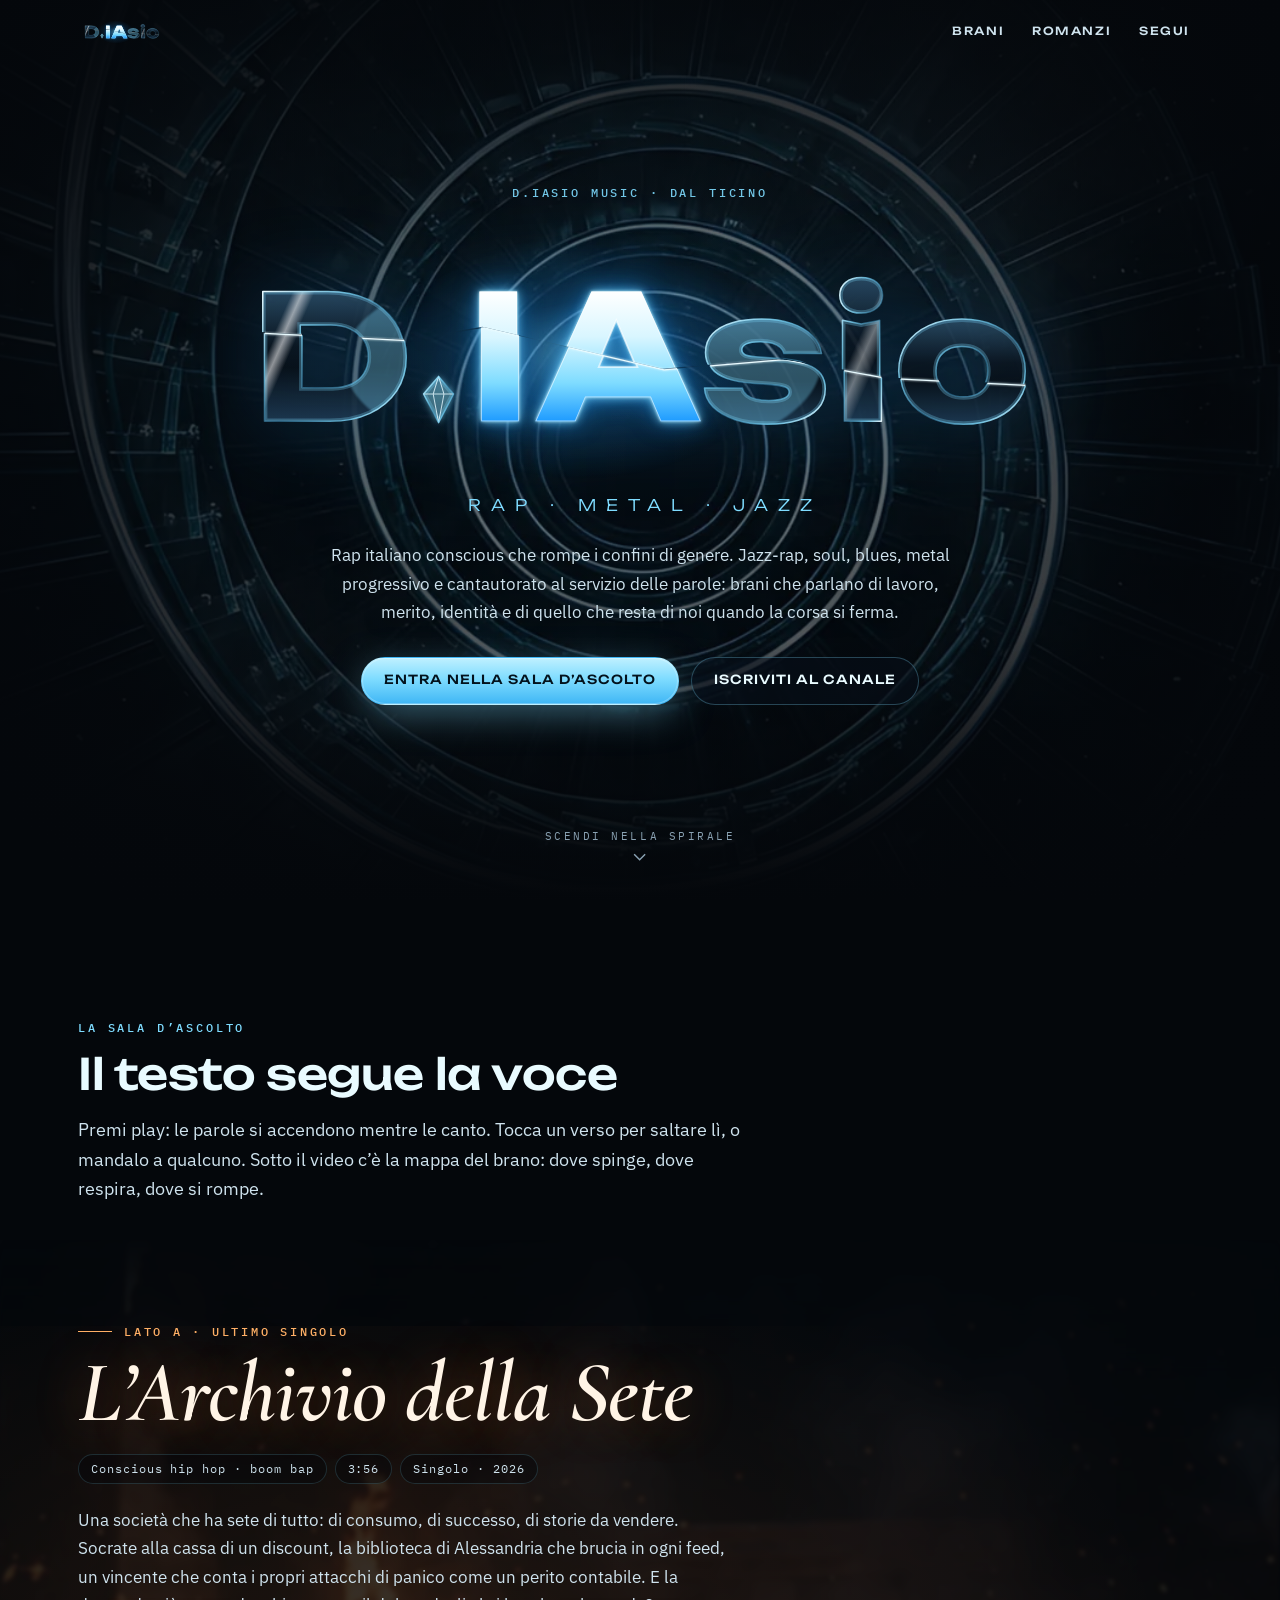
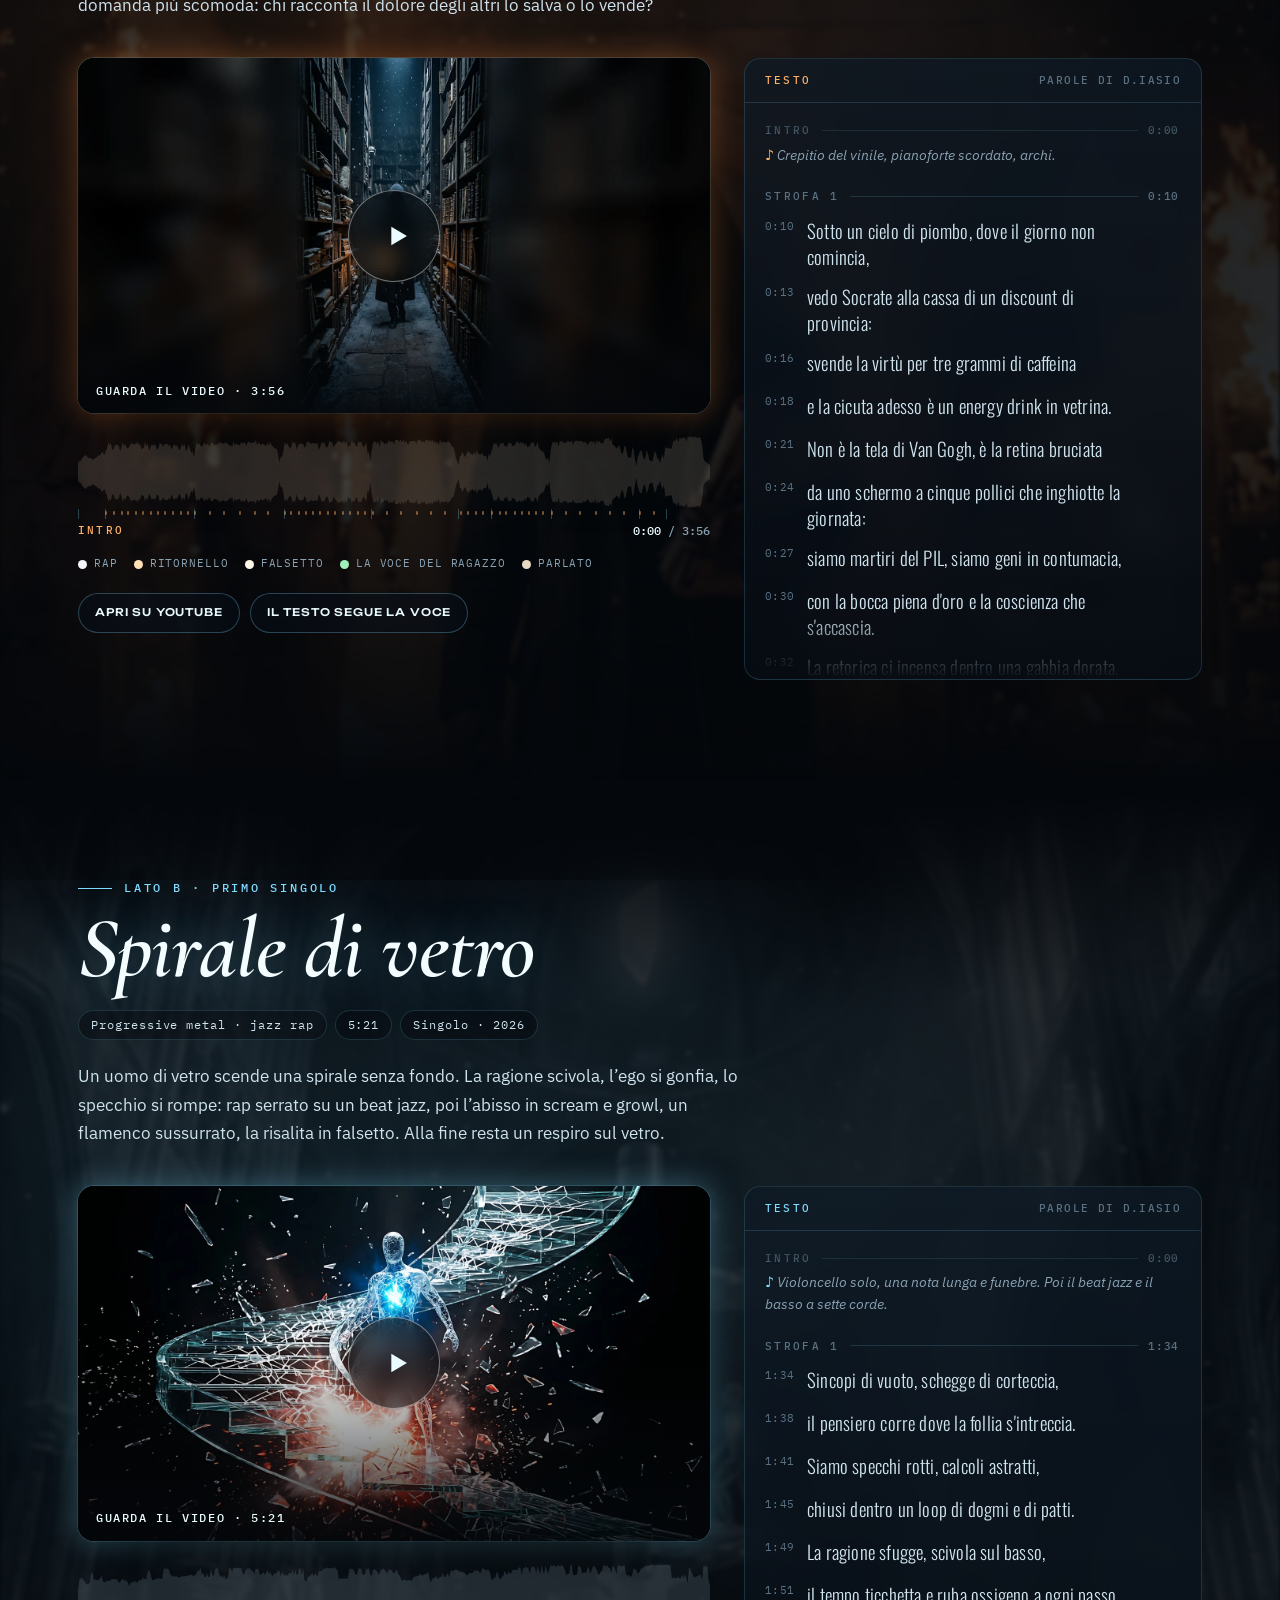
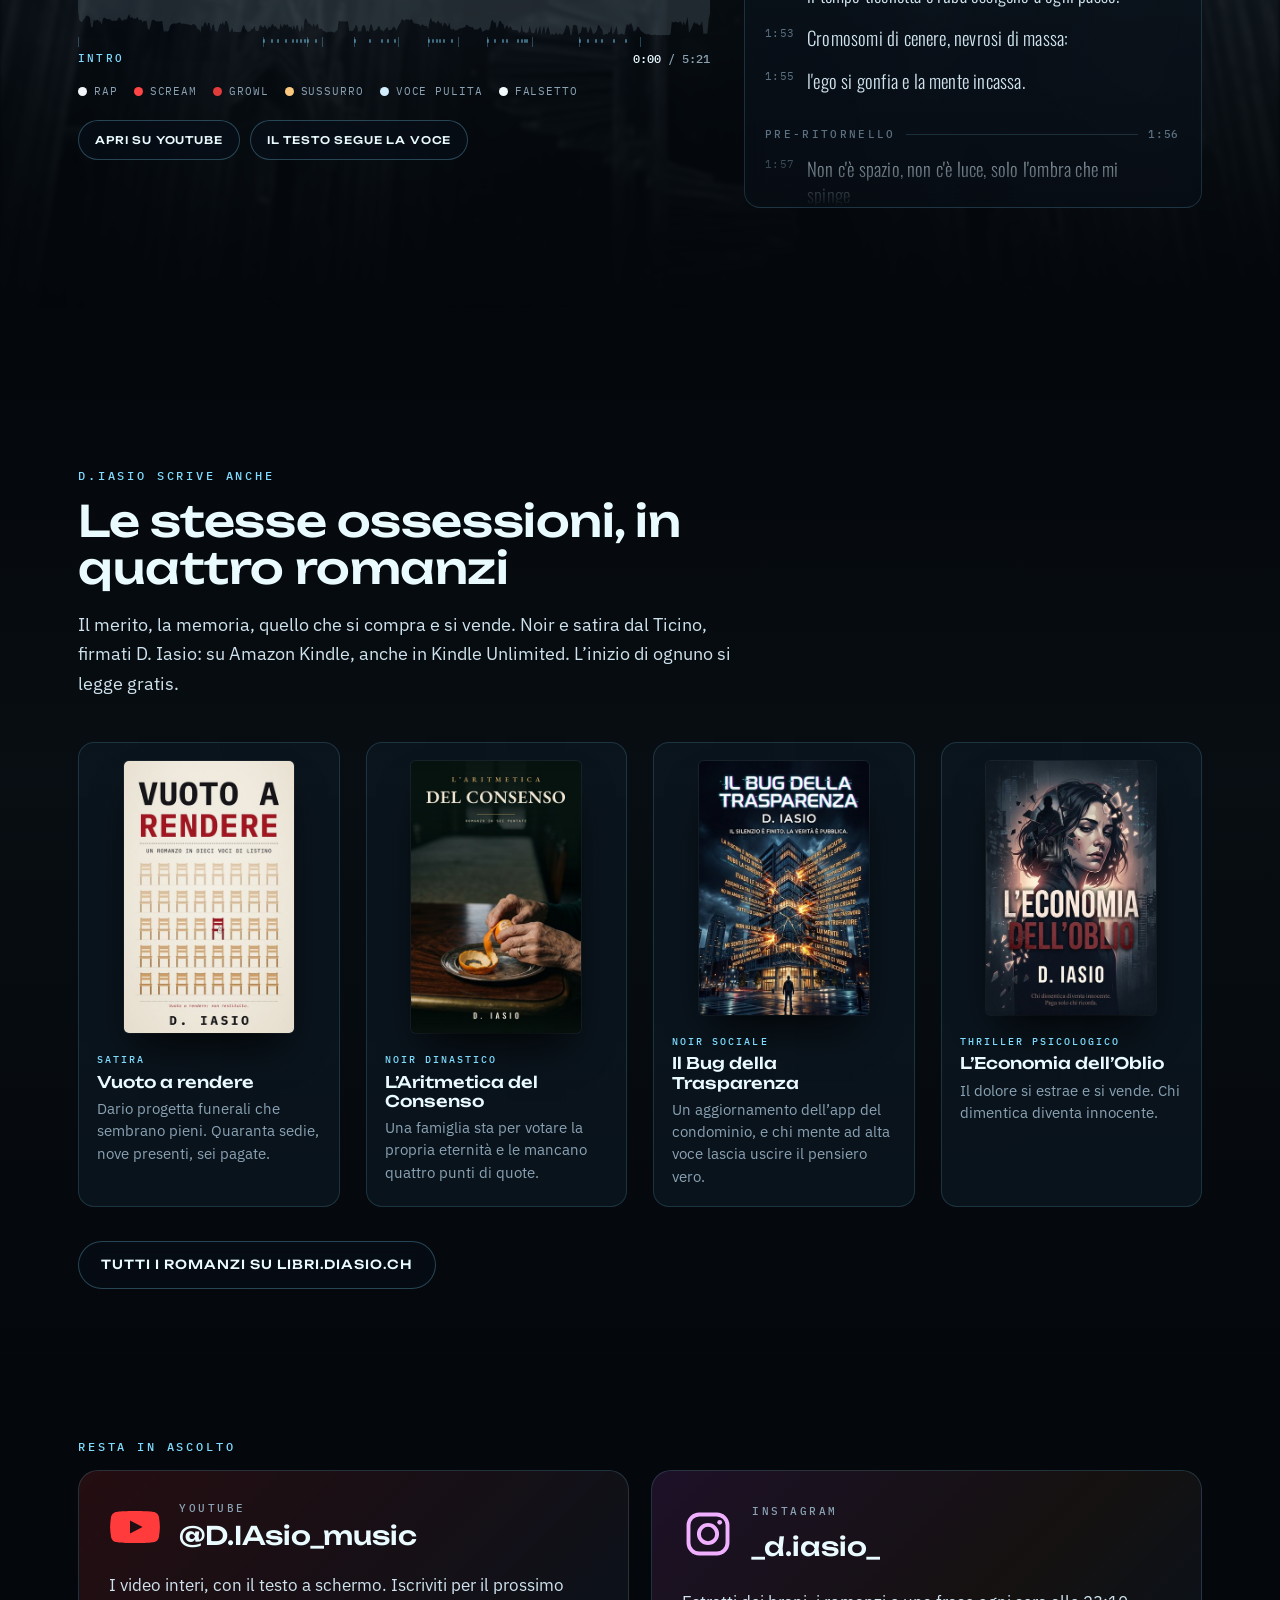
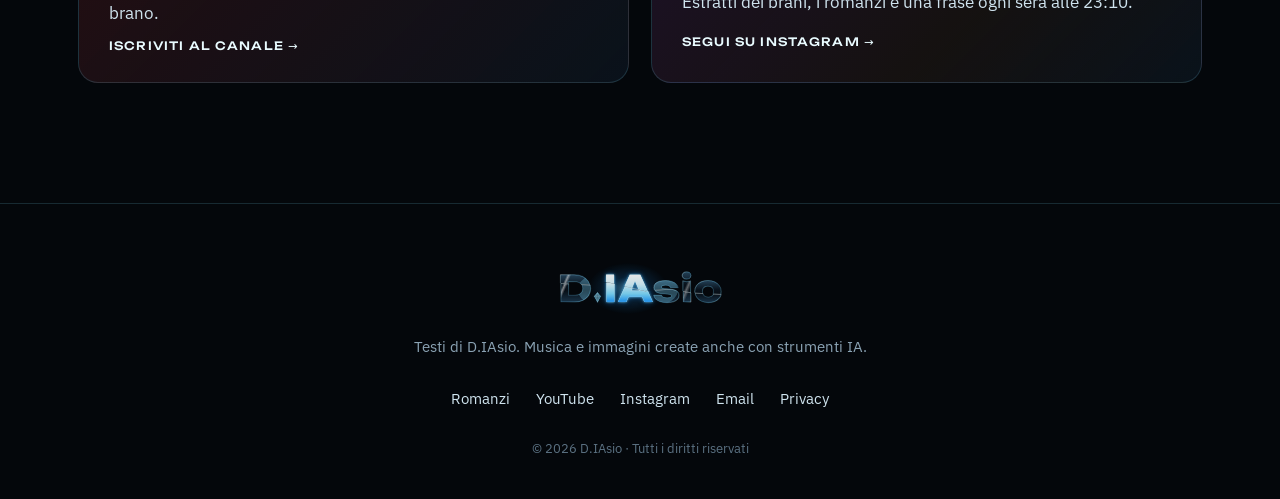
==== index.html @ 16248c8b "musica.diasio.ch: pagina artista D.IAsio con sala d'ascolto, testo sincronizzato e mappa dei brani C" ====
<!DOCTYPE html>
<html lang="it">
<head>
<meta charset="utf-8">
<meta name="viewport" content="width=device-width, initial-scale=1, viewport-fit=cover">
<title>D.IAsio · Rap conscious dal Ticino</title>
<meta name="description" content="D.IAsio: rap italiano conscious che rompe i confini di genere. Ascolta Spirale di vetro e L’Archivio della Sete con il testo che segue la voce, parola per parola.">
<link rel="canonical" href="https://musica.diasio.ch/">
<meta http-equiv="Content-Security-Policy" content="default-src 'self'; img-src 'self' data: https://i.ytimg.com https://diasio.goatcounter.com; style-src 'self' 'unsafe-inline'; script-src 'self' https://www.youtube.com https://s.ytimg.com https://gc.zgo.at; frame-src https://www.youtube-nocookie.com https://www.youtube.com; font-src 'self'; connect-src 'self' https://diasio.goatcounter.com; base-uri 'self'; form-action 'self'">
<meta name="referrer" content="strict-origin-when-cross-origin">
<meta name="theme-color" content="#04070b">
<meta name="color-scheme" content="dark">
<meta property="og:type" content="music.musician">
<meta property="og:locale" content="it_CH">
<meta property="og:site_name" content="D.IAsio">
<meta property="og:title" content="D.IAsio · Rap conscious dal Ticino">
<meta property="og:description" content="Due brani, il testo che segue la voce parola per parola. Rap, metal, jazz e parole dal Ticino.">
<meta property="og:url" content="https://musica.diasio.ch/">
<meta property="og:image" content="https://musica.diasio.ch/img/og.jpg">
<meta property="og:image:width" content="1200">
<meta property="og:image:height" content="630">
<meta name="twitter:card" content="summary_large_image">
<link rel="icon" href="/favicon.png" type="image/png">
<link rel="apple-touch-icon" href="/img/apple-touch-icon.png">
<link rel="manifest" href="/site.webmanifest">
<link rel="preload" href="/fonts/unbounded-latin-300-normal.woff2" as="font" type="font/woff2" crossorigin>
<link rel="preload" href="/fonts/ibm-plex-sans-latin-400-normal.woff2" as="font" type="font/woff2" crossorigin>
<link rel="preload" href="/img/spirale-disco.webp" as="image" type="image/webp">
<link rel="stylesheet" href="/css/site.css?v=20261103a">
<script type="application/ld+json">{"@context": "https://schema.org", "@graph": [{"@type": "MusicGroup", "@id": "https://musica.diasio.ch/#artista", "name": "D.IAsio", "url": "https://musica.diasio.ch/", "genre": ["Hip hop", "Conscious rap", "Progressive metal", "Jazz rap"], "foundingLocation": {"@type": "Place", "name": "Ticino, Svizzera"}, "image": "https://musica.diasio.ch/img/og.jpg", "sameAs": ["https://www.youtube.com/@D.IAsio_music", "https://www.instagram.com/_d.iasio_/", "https://libri.diasio.ch/"]}, {"@type": "MusicRecording", "name": "L'Archivio della Sete", "duration": "PT3M56S", "inLanguage": "it", "genre": "Conscious hip hop · boom bap", "url": "https://musica.diasio.ch/#larchivio-della-sete", "byArtist": {"@id": "https://musica.diasio.ch/#artista"}, "sameAs": "https://www.youtube.com/watch?v=AfqDMkfEWsQ"}, {"@type": "MusicRecording", "name": "Spirale di vetro", "duration": "PT5M21S", "inLanguage": "it", "genre": "Progressive metal · jazz rap", "url": "https://musica.diasio.ch/#spirale-di-vetro", "byArtist": {"@id": "https://musica.diasio.ch/#artista"}, "sameAs": "https://www.youtube.com/watch?v=GMXOeERJDZ0"}]}</script>
</head>
<body>
<a class="skip" href="#contenuto">Vai al contenuto</a>
<header class="top">
<div class="wrap">
<a class="top-logo" href="/" aria-label="D.IAsio, pagina iniziale"><img src="/img/diasio-logo.svg" width="4000" height="1198" alt=""></a>
<nav class="top-nav" aria-label="Principale">
<a href="#brani">Brani</a>
<a href="#romanzi">Romanzi</a>
<a href="#segui">Segui</a>
</nav>
</div>
</header>

<main id="contenuto">
<section class="hero" aria-labelledby="t-hero">
<div class="disco" aria-hidden="true"><img src="/img/spirale-disco.webp" width="1400" height="1400" alt="" fetchpriority="high"></div>
<div class="hero-vel" aria-hidden="true"></div>
<div class="wrap hero-in">
<p class="kicker hero-k">D.IAsio music · dal Ticino</p>
<h1 id="t-hero" class="hero-logo"><img src="/img/diasio-logo.svg" width="4000" height="1198" alt="D.IAsio"></h1>
<p class="hero-tag">Rap · metal · jazz</p>
<p class="hero-lead">Rap italiano conscious che rompe i confini di genere. Jazz-rap, soul, blues, metal progressivo e cantautorato al servizio delle parole: brani che parlano di lavoro, merito, identità e di quello che resta di noi quando la corsa si ferma.</p>
<div class="btn-row">
<a class="btn primario" href="#brani">Entra nella sala d’ascolto</a>
<a class="btn" href="https://www.youtube.com/@D.IAsio_music?sub_confirmation=1" rel="noopener">Iscriviti al canale</a>
</div>
</div>
<a class="giu" href="#brani"><span>Scendi nella spirale</span><svg viewBox="0 0 24 24" aria-hidden="true"><path d="M6 9l6 6 6-6"/></svg></a>
</section>

<section id="brani" class="sala" aria-labelledby="t-brani">
<div class="wrap sala-intro rv">
<p class="kicker">La sala d’ascolto</p>
<h2 id="t-brani">Il testo segue la voce</h2>
<p class="lead">Premi play: le parole si accendono mentre le canto. Tocca un verso per saltare lì, o mandalo a qualcuno. Sotto il video c’è la mappa del brano: dove spinge, dove respira, dove si rompe.</p>
</div>

<article class="brano t-archivio" id="larchivio-della-sete" data-brano="archivio" aria-labelledby="t-archivio">
<div class="brano-fondo" aria-hidden="true" style="background-image:url('img/fondo-archivio.webp')"></div>
<canvas class="brano-fx" aria-hidden="true"></canvas>
<div class="wrap">
<header class="brano-head rv">
<p class="lato">Lato A · ultimo singolo</p>
<h3 id="t-archivio" class="titolo">L’Archivio della Sete</h3>
<ul class="meta"><li>Conscious hip hop · boom bap</li><li>3:56</li><li>Singolo · 2026</li></ul>
<p class="concept">Una società che ha sete di tutto: di consumo, di successo, di storie da vendere. Socrate alla cassa di un discount, la biblioteca di Alessandria che brucia in ogni feed, un vincente che conta i propri attacchi di panico come un perito contabile. E la domanda più scomoda: chi racconta il dolore degli altri lo salva o lo vende?</p>
</header>
<div class="brano-grid">
<div class="stage rv">
<div class="player" data-yt="AfqDMkfEWsQ">
<a class="facade" href="https://www.youtube.com/watch?v=AfqDMkfEWsQ" rel="noopener" aria-label="Guarda il video di L’Archivio della Sete">
<img src="img/poster-archivio.webp" width="1600" height="900" alt="" loading="lazy" decoding="async">
<span class="play" aria-hidden="true"><svg viewBox="0 0 24 24"><path d="M8 5.5v13l11-6.5z"/></svg></span>
<span class="facade-lbl"><span class="facade-da">Guarda il video</span> · 3:56</span>
</a>
</div>
<div class="mappa" role="slider" tabindex="0" aria-label="Posizione nel brano L’Archivio della Sete" aria-valuemin="0" aria-valuemax="236" aria-valuenow="0" aria-valuetext="0:00 di 3:56">
<svg viewBox="0 0 1000 100" preserveAspectRatio="none" aria-hidden="true"><path class="onda" d="M0.0,38.4 2.1,35.4 4.2,35.2 6.2,31.8 8.3,29.7 10.4,27.8 12.5,27.4 14.6,29.2 16.7,31.4 18.8,30.5 20.8,31.5 22.9,34.2 25.0,32.4 27.1,31.5 29.2,30.3 31.2,28.3 33.3,27.8 35.4,27.0 37.5,23.0 39.6,24.3 41.7,27.5 43.8,21.7 45.8,18.9 47.9,9.7 50.0,13.5 52.1,11.2 54.2,20.0 56.2,19.1 58.3,14.3 60.4,13.0 62.5,13.6 64.6,14.6 66.7,21.9 68.8,17.3 70.8,9.5 72.9,14.8 75.0,12.4 77.1,17.7 79.2,18.3 81.2,15.6 83.3,11.5 85.4,10.9 87.5,13.1 89.6,11.6 91.7,12.6 93.8,8.9 95.8,13.5 97.9,11.7 100.0,18.8 102.1,18.2 104.2,17.2 106.2,9.9 108.3,15.3 110.4,12.4 112.5,21.2 114.6,17.3 116.7,12.7 118.8,14.1 120.8,13.0 122.9,14.3 125.0,19.7 127.1,18.1 129.2,10.5 131.2,11.7 133.3,13.1 135.4,15.5 137.5,12.1 139.6,11.8 141.7,12.1 143.8,14.8 145.8,12.7 147.9,19.6 150.0,16.0 152.1,12.0 154.2,14.5 156.2,13.7 158.3,16.8 160.4,21.3 162.5,17.2 164.6,11.5 166.7,15.8 168.8,12.1 170.8,21.9 172.9,19.6 175.0,13.0 177.1,18.5 179.2,24.6 181.2,21.5 183.3,30.1 185.4,19.6 187.5,10.0 189.6,13.8 191.7,10.8 193.8,14.5 195.8,16.0 197.9,14.0 200.0,10.1 202.1,13.4 204.2,12.3 206.2,13.2 208.3,16.1 210.4,9.8 212.5,11.1 214.6,12.2 216.7,14.2 218.8,11.7 220.8,14.0 222.9,8.7 225.0,10.9 227.1,10.4 229.2,11.9 231.2,11.5 233.3,9.7 235.4,10.7 237.5,12.2 239.6,14.1 241.7,14.1 243.8,15.8 245.8,9.1 247.9,13.7 250.0,11.1 252.1,12.9 254.2,12.9 256.2,13.7 258.3,9.2 260.4,11.7 262.5,10.3 264.6,10.5 266.7,14.8 268.8,8.8 270.8,9.7 272.9,10.4 275.0,11.1 277.1,9.3 279.2,10.9 281.2,6.7 283.3,13.1 285.4,10.4 287.5,11.5 289.6,14.0 291.7,11.4 293.8,12.5 295.8,13.6 297.9,15.1 300.0,9.5 302.1,14.4 304.2,8.5 306.2,13.8 308.3,15.5 310.4,17.5 312.5,18.7 314.6,18.8 316.7,26.8 318.8,37.0 320.8,29.5 322.9,29.4 325.0,22.1 327.1,9.8 329.2,13.0 331.2,11.1 333.3,15.2 335.4,18.8 337.5,15.4 339.6,8.2 341.7,11.7 343.8,9.5 345.8,20.0 347.9,14.6 350.0,12.0 352.1,11.0 354.2,12.0 356.2,11.9 358.3,17.5 360.4,14.8 362.5,8.6 364.6,9.7 366.7,10.2 368.8,12.3 370.8,11.0 372.9,10.6 375.0,11.9 377.1,11.6 379.2,10.9 381.2,20.4 383.3,15.8 385.4,9.8 387.5,11.1 389.6,9.8 391.7,15.1 393.8,17.2 395.8,14.8 397.9,7.0 400.0,10.0 402.1,9.1 404.2,16.8 406.2,14.2 408.3,11.4 410.4,9.6 412.5,7.6 414.6,10.9 416.7,8.5 418.8,11.9 420.8,6.8 422.9,12.8 425.0,8.6 427.1,16.4 429.2,14.1 431.2,14.1 433.3,7.5 435.4,11.6 437.5,9.8 439.6,15.3 441.7,15.1 443.8,8.5 445.8,10.2 447.9,9.0 450.0,14.5 452.1,16.2 454.2,13.7 456.2,10.2 458.3,24.9 460.4,22.8 462.5,35.0 464.6,20.3 466.7,11.1 468.8,8.3 470.8,9.5 472.9,11.9 475.0,8.4 477.1,17.0 479.2,6.4 481.2,9.7 483.3,9.3 485.4,13.2 487.5,10.3 489.6,12.1 491.7,6.9 493.8,10.1 495.8,8.3 497.9,8.3 500.0,12.7 502.1,6.4 504.2,6.8 506.2,6.6 508.3,9.1 510.4,6.1 512.5,10.1 514.6,5.9 516.7,10.9 518.8,7.7 520.8,11.6 522.9,12.4 525.0,8.9 527.1,8.5 529.2,8.1 531.2,8.7 533.3,7.4 535.4,12.4 537.5,5.4 539.6,7.9 541.7,6.2 543.8,10.2 545.8,7.9 547.9,10.8 550.0,6.6 552.1,6.1 554.2,8.3 556.2,6.5 558.3,9.4 560.4,5.7 562.5,9.9 564.6,9.1 566.7,11.2 568.8,9.1 570.8,14.0 572.9,6.2 575.0,11.3 577.1,9.6 579.2,9.1 581.2,9.4 583.3,11.0 585.4,7.6 587.5,10.3 589.6,11.4 591.7,15.8 593.8,16.3 595.8,21.2 597.9,31.3 600.0,35.4 602.1,40.4 604.2,29.2 606.2,27.6 608.3,22.6 610.4,27.3 612.5,29.8 614.6,25.6 616.7,22.7 618.8,22.3 620.8,25.9 622.9,24.9 625.0,27.4 627.1,23.2 629.2,26.8 631.2,20.6 633.3,25.6 635.4,26.1 637.5,26.5 639.6,24.4 641.7,28.3 643.8,28.0 645.8,28.5 647.9,35.6 650.0,25.5 652.1,28.4 654.2,22.0 656.2,16.4 658.3,10.3 660.4,12.1 662.5,11.6 664.6,17.4 666.7,14.1 668.8,10.6 670.8,11.9 672.9,10.0 675.0,14.9 677.1,15.6 679.2,15.4 681.2,9.9 683.3,11.0 685.4,10.7 687.5,15.3 689.6,14.5 691.7,12.4 693.8,9.4 695.8,8.9 697.9,12.1 700.0,9.1 702.1,11.9 704.2,9.6 706.2,13.7 708.3,10.7 710.4,16.3 712.5,15.8 714.6,15.3 716.7,10.6 718.8,10.2 720.8,9.9 722.9,16.0 725.0,14.3 727.1,9.0 729.2,18.7 731.2,19.0 733.3,22.5 735.4,21.3 737.5,25.0 739.6,30.4 741.7,34.2 743.8,30.6 745.8,38.1 747.9,20.5 750.0,11.4 752.1,9.1 754.2,9.6 756.2,10.8 758.3,8.6 760.4,15.5 762.5,7.2 764.6,9.6 766.7,8.1 768.8,11.0 770.8,10.0 772.9,10.9 775.0,7.0 777.1,9.3 779.2,9.1 781.2,8.0 783.3,12.8 785.4,8.6 787.5,8.3 789.6,7.2 791.7,9.5 793.8,7.5 795.8,8.9 797.9,7.7 800.0,11.1 802.1,8.8 804.2,10.5 806.2,14.0 808.3,10.8 810.4,8.5 812.5,8.9 814.6,10.0 816.7,8.1 818.8,13.4 820.8,6.6 822.9,10.3 825.0,7.9 827.1,11.1 829.2,11.4 831.2,10.6 833.3,6.3 835.4,4.1 837.5,5.2 839.6,3.5 841.7,8.3 843.8,3.9 845.8,12.5 847.9,14.3 850.0,15.6 852.1,18.2 854.2,16.5 856.2,13.4 858.3,19.2 860.4,26.3 862.5,23.7 864.6,14.3 866.7,16.3 868.8,25.4 870.8,31.3 872.9,29.4 875.0,31.7 877.1,16.1 879.2,20.6 881.2,32.8 883.3,42.1 885.4,30.8 887.5,25.4 889.6,21.7 891.7,20.6 893.8,28.7 895.8,34.2 897.9,29.1 900.0,20.5 902.1,26.5 904.2,34.0 906.2,34.7 908.3,36.0 910.4,29.9 912.5,22.1 914.6,24.3 916.7,32.2 918.8,32.5 920.8,38.4 922.9,31.1 925.0,26.6 927.1,32.5 929.2,16.2 931.2,17.6 933.3,18.0 935.4,17.8 937.5,18.8 939.6,17.6 941.7,7.6 943.8,8.5 945.8,6.5 947.9,3.7 950.0,9.8 952.1,3.4 954.2,5.3 956.2,3.6 958.3,4.2 960.4,3.7 962.5,8.7 964.6,2.5 966.7,2.8 968.8,2.3 970.8,2.0 972.9,3.7 975.0,2.0 977.1,3.0 979.2,3.4 981.2,4.4 983.3,2.5 985.4,5.5 987.5,12.4 989.6,31.5 991.7,35.0 993.8,37.2 995.8,37.7 997.9,39.8 1000.0,40.3 L1000.0,59.7 997.9,60.2 995.8,62.3 993.8,62.8 991.7,65.0 989.6,68.5 987.5,87.6 985.4,94.5 983.3,97.5 981.2,95.6 979.2,96.6 977.1,97.0 975.0,98.0 972.9,96.3 970.8,98.0 968.8,97.7 966.7,97.2 964.6,97.5 962.5,91.3 960.4,96.3 958.3,95.8 956.2,96.4 954.2,94.7 952.1,96.6 950.0,90.2 947.9,96.3 945.8,93.5 943.8,91.5 941.7,92.4 939.6,82.4 937.5,81.2 935.4,82.2 933.3,82.0 931.2,82.4 929.2,83.8 927.1,67.5 925.0,73.4 922.9,68.9 920.8,61.6 918.8,67.5 916.7,67.8 914.6,75.7 912.5,77.9 910.4,70.1 908.3,64.0 906.2,65.3 904.2,66.0 902.1,73.5 900.0,79.5 897.9,70.9 895.8,65.8 893.8,71.3 891.7,79.4 889.6,78.3 887.5,74.6 885.4,69.2 883.3,57.9 881.2,67.2 879.2,79.4 877.1,83.9 875.0,68.3 872.9,70.6 870.8,68.7 868.8,74.6 866.7,83.7 864.6,85.7 862.5,76.3 860.4,73.7 858.3,80.8 856.2,86.6 854.2,83.5 852.1,81.8 850.0,84.4 847.9,85.7 845.8,87.5 843.8,96.1 841.7,91.7 839.6,96.5 837.5,94.8 835.4,95.9 833.3,93.7 831.2,89.4 829.2,88.6 827.1,88.9 825.0,92.1 822.9,89.7 820.8,93.4 818.8,86.6 816.7,91.9 814.6,90.0 812.5,91.1 810.4,91.5 808.3,89.2 806.2,86.0 804.2,89.5 802.1,91.2 800.0,88.9 797.9,92.3 795.8,91.1 793.8,92.5 791.7,90.5 789.6,92.8 787.5,91.7 785.4,91.4 783.3,87.2 781.2,92.0 779.2,90.9 777.1,90.7 775.0,93.0 772.9,89.1 770.8,90.0 768.8,89.0 766.7,91.9 764.6,90.4 762.5,92.8 760.4,84.5 758.3,91.4 756.2,89.2 754.2,90.4 752.1,90.9 750.0,88.6 747.9,79.5 745.8,61.9 743.8,69.4 741.7,65.8 739.6,69.6 737.5,75.0 735.4,78.7 733.3,77.5 731.2,81.0 729.2,81.3 727.1,91.0 725.0,85.7 722.9,84.0 720.8,90.1 718.8,89.8 716.7,89.4 714.6,84.7 712.5,84.2 710.4,83.7 708.3,89.3 706.2,86.3 704.2,90.4 702.1,88.1 700.0,90.9 697.9,87.9 695.8,91.1 693.8,90.6 691.7,87.6 689.6,85.5 687.5,84.7 685.4,89.3 683.3,89.0 681.2,90.1 679.2,84.6 677.1,84.4 675.0,85.1 672.9,90.0 670.8,88.1 668.8,89.4 666.7,85.9 664.6,82.6 662.5,88.4 660.4,87.9 658.3,89.7 656.2,83.6 654.2,78.0 652.1,71.6 650.0,74.5 647.9,64.4 645.8,71.5 643.8,72.0 641.7,71.7 639.6,75.6 637.5,73.5 635.4,73.9 633.3,74.4 631.2,79.4 629.2,73.2 627.1,76.8 625.0,72.6 622.9,75.1 620.8,74.1 618.8,77.7 616.7,77.3 614.6,74.4 612.5,70.2 610.4,72.7 608.3,77.4 606.2,72.4 604.2,70.8 602.1,59.6 600.0,64.6 597.9,68.7 595.8,78.8 593.8,83.7 591.7,84.2 589.6,88.6 587.5,89.7 585.4,92.4 583.3,89.0 581.2,90.6 579.2,90.9 577.1,90.4 575.0,88.7 572.9,93.8 570.8,86.0 568.8,90.9 566.7,88.8 564.6,90.9 562.5,90.1 560.4,94.3 558.3,90.6 556.2,93.5 554.2,91.7 552.1,93.9 550.0,93.4 547.9,89.2 545.8,92.1 543.8,89.8 541.7,93.8 539.6,92.1 537.5,94.6 535.4,87.6 533.3,92.6 531.2,91.3 529.2,91.9 527.1,91.5 525.0,91.1 522.9,87.6 520.8,88.4 518.8,92.3 516.7,89.1 514.6,94.1 512.5,89.9 510.4,93.9 508.3,90.9 506.2,93.4 504.2,93.2 502.1,93.6 500.0,87.3 497.9,91.7 495.8,91.7 493.8,89.9 491.7,93.1 489.6,87.9 487.5,89.7 485.4,86.8 483.3,90.7 481.2,90.3 479.2,93.6 477.1,83.0 475.0,91.6 472.9,88.1 470.8,90.5 468.8,91.7 466.7,88.9 464.6,79.7 462.5,65.0 460.4,77.2 458.3,75.1 456.2,89.8 454.2,86.3 452.1,83.8 450.0,85.5 447.9,91.0 445.8,89.8 443.8,91.5 441.7,84.9 439.6,84.7 437.5,90.2 435.4,88.4 433.3,92.5 431.2,85.9 429.2,85.9 427.1,83.6 425.0,91.4 422.9,87.2 420.8,93.2 418.8,88.1 416.7,91.5 414.6,89.1 412.5,92.4 410.4,90.4 408.3,88.6 406.2,85.8 404.2,83.2 402.1,90.9 400.0,90.0 397.9,93.0 395.8,85.2 393.8,82.8 391.7,84.9 389.6,90.2 387.5,88.9 385.4,90.2 383.3,84.2 381.2,79.6 379.2,89.1 377.1,88.4 375.0,88.1 372.9,89.4 370.8,89.0 368.8,87.7 366.7,89.8 364.6,90.3 362.5,91.4 360.4,85.2 358.3,82.5 356.2,88.1 354.2,88.0 352.1,89.0 350.0,88.0 347.9,85.4 345.8,80.0 343.8,90.5 341.7,88.3 339.6,91.8 337.5,84.6 335.4,81.2 333.3,84.8 331.2,88.9 329.2,87.0 327.1,90.2 325.0,77.9 322.9,70.6 320.8,70.5 318.8,63.0 316.7,73.2 314.6,81.2 312.5,81.3 310.4,82.5 308.3,84.5 306.2,86.2 304.2,91.5 302.1,85.6 300.0,90.5 297.9,84.9 295.8,86.4 293.8,87.5 291.7,88.6 289.6,86.0 287.5,88.5 285.4,89.6 283.3,86.9 281.2,93.3 279.2,89.1 277.1,90.7 275.0,88.9 272.9,89.6 270.8,90.3 268.8,91.2 266.7,85.2 264.6,89.5 262.5,89.7 260.4,88.3 258.3,90.8 256.2,86.3 254.2,87.1 252.1,87.1 250.0,88.9 247.9,86.3 245.8,90.9 243.8,84.2 241.7,85.9 239.6,85.9 237.5,87.8 235.4,89.3 233.3,90.3 231.2,88.5 229.2,88.1 227.1,89.6 225.0,89.1 222.9,91.3 220.8,86.0 218.8,88.3 216.7,85.8 214.6,87.8 212.5,88.9 210.4,90.2 208.3,83.9 206.2,86.8 204.2,87.7 202.1,86.6 200.0,89.9 197.9,86.0 195.8,84.0 193.8,85.5 191.7,89.2 189.6,86.2 187.5,90.0 185.4,80.4 183.3,69.9 181.2,78.5 179.2,75.4 177.1,81.5 175.0,87.0 172.9,80.4 170.8,78.1 168.8,87.9 166.7,84.2 164.6,88.5 162.5,82.8 160.4,78.7 158.3,83.2 156.2,86.3 154.2,85.5 152.1,88.0 150.0,84.0 147.9,80.4 145.8,87.3 143.8,85.2 141.7,87.9 139.6,88.2 137.5,87.9 135.4,84.5 133.3,86.9 131.2,88.3 129.2,89.5 127.1,81.9 125.0,80.3 122.9,85.7 120.8,87.0 118.8,85.9 116.7,87.3 114.6,82.7 112.5,78.8 110.4,87.6 108.3,84.7 106.2,90.1 104.2,82.8 102.1,81.8 100.0,81.2 97.9,88.3 95.8,86.5 93.8,91.1 91.7,87.4 89.6,88.4 87.5,86.9 85.4,89.1 83.3,88.5 81.2,84.4 79.2,81.7 77.1,82.3 75.0,87.6 72.9,85.2 70.8,90.5 68.8,82.7 66.7,78.1 64.6,85.4 62.5,86.4 60.4,87.0 58.3,85.7 56.2,80.9 54.2,80.0 52.1,88.8 50.0,86.5 47.9,90.3 45.8,81.1 43.8,78.3 41.7,72.5 39.6,75.7 37.5,77.0 35.4,73.0 33.3,72.2 31.2,71.7 29.2,69.7 27.1,68.5 25.0,67.6 22.9,65.8 20.8,68.5 18.8,69.5 16.7,68.6 14.6,70.8 12.5,72.6 10.4,72.2 8.3,70.3 6.2,68.2 4.2,64.8 2.1,64.6 0.0,61.6 Z"/><path class="onda fatta" d="M0.0,38.4 2.1,35.4 4.2,35.2 6.2,31.8 8.3,29.7 10.4,27.8 12.5,27.4 14.6,29.2 16.7,31.4 18.8,30.5 20.8,31.5 22.9,34.2 25.0,32.4 27.1,31.5 29.2,30.3 31.2,28.3 33.3,27.8 35.4,27.0 37.5,23.0 39.6,24.3 41.7,27.5 43.8,21.7 45.8,18.9 47.9,9.7 50.0,13.5 52.1,11.2 54.2,20.0 56.2,19.1 58.3,14.3 60.4,13.0 62.5,13.6 64.6,14.6 66.7,21.9 68.8,17.3 70.8,9.5 72.9,14.8 75.0,12.4 77.1,17.7 79.2,18.3 81.2,15.6 83.3,11.5 85.4,10.9 87.5,13.1 89.6,11.6 91.7,12.6 93.8,8.9 95.8,13.5 97.9,11.7 100.0,18.8 102.1,18.2 104.2,17.2 106.2,9.9 108.3,15.3 110.4,12.4 112.5,21.2 114.6,17.3 116.7,12.7 118.8,14.1 120.8,13.0 122.9,14.3 125.0,19.7 127.1,18.1 129.2,10.5 131.2,11.7 133.3,13.1 135.4,15.5 137.5,12.1 139.6,11.8 141.7,12.1 143.8,14.8 145.8,12.7 147.9,19.6 150.0,16.0 152.1,12.0 154.2,14.5 156.2,13.7 158.3,16.8 160.4,21.3 162.5,17.2 164.6,11.5 166.7,15.8 168.8,12.1 170.8,21.9 172.9,19.6 175.0,13.0 177.1,18.5 179.2,24.6 181.2,21.5 183.3,30.1 185.4,19.6 187.5,10.0 189.6,13.8 191.7,10.8 193.8,14.5 195.8,16.0 197.9,14.0 200.0,10.1 202.1,13.4 204.2,12.3 206.2,13.2 208.3,16.1 210.4,9.8 212.5,11.1 214.6,12.2 216.7,14.2 218.8,11.7 220.8,14.0 222.9,8.7 225.0,10.9 227.1,10.4 229.2,11.9 231.2,11.5 233.3,9.7 235.4,10.7 237.5,12.2 239.6,14.1 241.7,14.1 243.8,15.8 245.8,9.1 247.9,13.7 250.0,11.1 252.1,12.9 254.2,12.9 256.2,13.7 258.3,9.2 260.4,11.7 262.5,10.3 264.6,10.5 266.7,14.8 268.8,8.8 270.8,9.7 272.9,10.4 275.0,11.1 277.1,9.3 279.2,10.9 281.2,6.7 283.3,13.1 285.4,10.4 287.5,11.5 289.6,14.0 291.7,11.4 293.8,12.5 295.8,13.6 297.9,15.1 300.0,9.5 302.1,14.4 304.2,8.5 306.2,13.8 308.3,15.5 310.4,17.5 312.5,18.7 314.6,18.8 316.7,26.8 318.8,37.0 320.8,29.5 322.9,29.4 325.0,22.1 327.1,9.8 329.2,13.0 331.2,11.1 333.3,15.2 335.4,18.8 337.5,15.4 339.6,8.2 341.7,11.7 343.8,9.5 345.8,20.0 347.9,14.6 350.0,12.0 352.1,11.0 354.2,12.0 356.2,11.9 358.3,17.5 360.4,14.8 362.5,8.6 364.6,9.7 366.7,10.2 368.8,12.3 370.8,11.0 372.9,10.6 375.0,11.9 377.1,11.6 379.2,10.9 381.2,20.4 383.3,15.8 385.4,9.8 387.5,11.1 389.6,9.8 391.7,15.1 393.8,17.2 395.8,14.8 397.9,7.0 400.0,10.0 402.1,9.1 404.2,16.8 406.2,14.2 408.3,11.4 410.4,9.6 412.5,7.6 414.6,10.9 416.7,8.5 418.8,11.9 420.8,6.8 422.9,12.8 425.0,8.6 427.1,16.4 429.2,14.1 431.2,14.1 433.3,7.5 435.4,11.6 437.5,9.8 439.6,15.3 441.7,15.1 443.8,8.5 445.8,10.2 447.9,9.0 450.0,14.5 452.1,16.2 454.2,13.7 456.2,10.2 458.3,24.9 460.4,22.8 462.5,35.0 464.6,20.3 466.7,11.1 468.8,8.3 470.8,9.5 472.9,11.9 475.0,8.4 477.1,17.0 479.2,6.4 481.2,9.7 483.3,9.3 485.4,13.2 487.5,10.3 489.6,12.1 491.7,6.9 493.8,10.1 495.8,8.3 497.9,8.3 500.0,12.7 502.1,6.4 504.2,6.8 506.2,6.6 508.3,9.1 510.4,6.1 512.5,10.1 514.6,5.9 516.7,10.9 518.8,7.7 520.8,11.6 522.9,12.4 525.0,8.9 527.1,8.5 529.2,8.1 531.2,8.7 533.3,7.4 535.4,12.4 537.5,5.4 539.6,7.9 541.7,6.2 543.8,10.2 545.8,7.9 547.9,10.8 550.0,6.6 552.1,6.1 554.2,8.3 556.2,6.5 558.3,9.4 560.4,5.7 562.5,9.9 564.6,9.1 566.7,11.2 568.8,9.1 570.8,14.0 572.9,6.2 575.0,11.3 577.1,9.6 579.2,9.1 581.2,9.4 583.3,11.0 585.4,7.6 587.5,10.3 589.6,11.4 591.7,15.8 593.8,16.3 595.8,21.2 597.9,31.3 600.0,35.4 602.1,40.4 604.2,29.2 606.2,27.6 608.3,22.6 610.4,27.3 612.5,29.8 614.6,25.6 616.7,22.7 618.8,22.3 620.8,25.9 622.9,24.9 625.0,27.4 627.1,23.2 629.2,26.8 631.2,20.6 633.3,25.6 635.4,26.1 637.5,26.5 639.6,24.4 641.7,28.3 643.8,28.0 645.8,28.5 647.9,35.6 650.0,25.5 652.1,28.4 654.2,22.0 656.2,16.4 658.3,10.3 660.4,12.1 662.5,11.6 664.6,17.4 666.7,14.1 668.8,10.6 670.8,11.9 672.9,10.0 675.0,14.9 677.1,15.6 679.2,15.4 681.2,9.9 683.3,11.0 685.4,10.7 687.5,15.3 689.6,14.5 691.7,12.4 693.8,9.4 695.8,8.9 697.9,12.1 700.0,9.1 702.1,11.9 704.2,9.6 706.2,13.7 708.3,10.7 710.4,16.3 712.5,15.8 714.6,15.3 716.7,10.6 718.8,10.2 720.8,9.9 722.9,16.0 725.0,14.3 727.1,9.0 729.2,18.7 731.2,19.0 733.3,22.5 735.4,21.3 737.5,25.0 739.6,30.4 741.7,34.2 743.8,30.6 745.8,38.1 747.9,20.5 750.0,11.4 752.1,9.1 754.2,9.6 756.2,10.8 758.3,8.6 760.4,15.5 762.5,7.2 764.6,9.6 766.7,8.1 768.8,11.0 770.8,10.0 772.9,10.9 775.0,7.0 777.1,9.3 779.2,9.1 781.2,8.0 783.3,12.8 785.4,8.6 787.5,8.3 789.6,7.2 791.7,9.5 793.8,7.5 795.8,8.9 797.9,7.7 800.0,11.1 802.1,8.8 804.2,10.5 806.2,14.0 808.3,10.8 810.4,8.5 812.5,8.9 814.6,10.0 816.7,8.1 818.8,13.4 820.8,6.6 822.9,10.3 825.0,7.9 827.1,11.1 829.2,11.4 831.2,10.6 833.3,6.3 835.4,4.1 837.5,5.2 839.6,3.5 841.7,8.3 843.8,3.9 845.8,12.5 847.9,14.3 850.0,15.6 852.1,18.2 854.2,16.5 856.2,13.4 858.3,19.2 860.4,26.3 862.5,23.7 864.6,14.3 866.7,16.3 868.8,25.4 870.8,31.3 872.9,29.4 875.0,31.7 877.1,16.1 879.2,20.6 881.2,32.8 883.3,42.1 885.4,30.8 887.5,25.4 889.6,21.7 891.7,20.6 893.8,28.7 895.8,34.2 897.9,29.1 900.0,20.5 902.1,26.5 904.2,34.0 906.2,34.7 908.3,36.0 910.4,29.9 912.5,22.1 914.6,24.3 916.7,32.2 918.8,32.5 920.8,38.4 922.9,31.1 925.0,26.6 927.1,32.5 929.2,16.2 931.2,17.6 933.3,18.0 935.4,17.8 937.5,18.8 939.6,17.6 941.7,7.6 943.8,8.5 945.8,6.5 947.9,3.7 950.0,9.8 952.1,3.4 954.2,5.3 956.2,3.6 958.3,4.2 960.4,3.7 962.5,8.7 964.6,2.5 966.7,2.8 968.8,2.3 970.8,2.0 972.9,3.7 975.0,2.0 977.1,3.0 979.2,3.4 981.2,4.4 983.3,2.5 985.4,5.5 987.5,12.4 989.6,31.5 991.7,35.0 993.8,37.2 995.8,37.7 997.9,39.8 1000.0,40.3 L1000.0,59.7 997.9,60.2 995.8,62.3 993.8,62.8 991.7,65.0 989.6,68.5 987.5,87.6 985.4,94.5 983.3,97.5 981.2,95.6 979.2,96.6 977.1,97.0 975.0,98.0 972.9,96.3 970.8,98.0 968.8,97.7 966.7,97.2 964.6,97.5 962.5,91.3 960.4,96.3 958.3,95.8 956.2,96.4 954.2,94.7 952.1,96.6 950.0,90.2 947.9,96.3 945.8,93.5 943.8,91.5 941.7,92.4 939.6,82.4 937.5,81.2 935.4,82.2 933.3,82.0 931.2,82.4 929.2,83.8 927.1,67.5 925.0,73.4 922.9,68.9 920.8,61.6 918.8,67.5 916.7,67.8 914.6,75.7 912.5,77.9 910.4,70.1 908.3,64.0 906.2,65.3 904.2,66.0 902.1,73.5 900.0,79.5 897.9,70.9 895.8,65.8 893.8,71.3 891.7,79.4 889.6,78.3 887.5,74.6 885.4,69.2 883.3,57.9 881.2,67.2 879.2,79.4 877.1,83.9 875.0,68.3 872.9,70.6 870.8,68.7 868.8,74.6 866.7,83.7 864.6,85.7 862.5,76.3 860.4,73.7 858.3,80.8 856.2,86.6 854.2,83.5 852.1,81.8 850.0,84.4 847.9,85.7 845.8,87.5 843.8,96.1 841.7,91.7 839.6,96.5 837.5,94.8 835.4,95.9 833.3,93.7 831.2,89.4 829.2,88.6 827.1,88.9 825.0,92.1 822.9,89.7 820.8,93.4 818.8,86.6 816.7,91.9 814.6,90.0 812.5,91.1 810.4,91.5 808.3,89.2 806.2,86.0 804.2,89.5 802.1,91.2 800.0,88.9 797.9,92.3 795.8,91.1 793.8,92.5 791.7,90.5 789.6,92.8 787.5,91.7 785.4,91.4 783.3,87.2 781.2,92.0 779.2,90.9 777.1,90.7 775.0,93.0 772.9,89.1 770.8,90.0 768.8,89.0 766.7,91.9 764.6,90.4 762.5,92.8 760.4,84.5 758.3,91.4 756.2,89.2 754.2,90.4 752.1,90.9 750.0,88.6 747.9,79.5 745.8,61.9 743.8,69.4 741.7,65.8 739.6,69.6 737.5,75.0 735.4,78.7 733.3,77.5 731.2,81.0 729.2,81.3 727.1,91.0 725.0,85.7 722.9,84.0 720.8,90.1 718.8,89.8 716.7,89.4 714.6,84.7 712.5,84.2 710.4,83.7 708.3,89.3 706.2,86.3 704.2,90.4 702.1,88.1 700.0,90.9 697.9,87.9 695.8,91.1 693.8,90.6 691.7,87.6 689.6,85.5 687.5,84.7 685.4,89.3 683.3,89.0 681.2,90.1 679.2,84.6 677.1,84.4 675.0,85.1 672.9,90.0 670.8,88.1 668.8,89.4 666.7,85.9 664.6,82.6 662.5,88.4 660.4,87.9 658.3,89.7 656.2,83.6 654.2,78.0 652.1,71.6 650.0,74.5 647.9,64.4 645.8,71.5 643.8,72.0 641.7,71.7 639.6,75.6 637.5,73.5 635.4,73.9 633.3,74.4 631.2,79.4 629.2,73.2 627.1,76.8 625.0,72.6 622.9,75.1 620.8,74.1 618.8,77.7 616.7,77.3 614.6,74.4 612.5,70.2 610.4,72.7 608.3,77.4 606.2,72.4 604.2,70.8 602.1,59.6 600.0,64.6 597.9,68.7 595.8,78.8 593.8,83.7 591.7,84.2 589.6,88.6 587.5,89.7 585.4,92.4 583.3,89.0 581.2,90.6 579.2,90.9 577.1,90.4 575.0,88.7 572.9,93.8 570.8,86.0 568.8,90.9 566.7,88.8 564.6,90.9 562.5,90.1 560.4,94.3 558.3,90.6 556.2,93.5 554.2,91.7 552.1,93.9 550.0,93.4 547.9,89.2 545.8,92.1 543.8,89.8 541.7,93.8 539.6,92.1 537.5,94.6 535.4,87.6 533.3,92.6 531.2,91.3 529.2,91.9 527.1,91.5 525.0,91.1 522.9,87.6 520.8,88.4 518.8,92.3 516.7,89.1 514.6,94.1 512.5,89.9 510.4,93.9 508.3,90.9 506.2,93.4 504.2,93.2 502.1,93.6 500.0,87.3 497.9,91.7 495.8,91.7 493.8,89.9 491.7,93.1 489.6,87.9 487.5,89.7 485.4,86.8 483.3,90.7 481.2,90.3 479.2,93.6 477.1,83.0 475.0,91.6 472.9,88.1 470.8,90.5 468.8,91.7 466.7,88.9 464.6,79.7 462.5,65.0 460.4,77.2 458.3,75.1 456.2,89.8 454.2,86.3 452.1,83.8 450.0,85.5 447.9,91.0 445.8,89.8 443.8,91.5 441.7,84.9 439.6,84.7 437.5,90.2 435.4,88.4 433.3,92.5 431.2,85.9 429.2,85.9 427.1,83.6 425.0,91.4 422.9,87.2 420.8,93.2 418.8,88.1 416.7,91.5 414.6,89.1 412.5,92.4 410.4,90.4 408.3,88.6 406.2,85.8 404.2,83.2 402.1,90.9 400.0,90.0 397.9,93.0 395.8,85.2 393.8,82.8 391.7,84.9 389.6,90.2 387.5,88.9 385.4,90.2 383.3,84.2 381.2,79.6 379.2,89.1 377.1,88.4 375.0,88.1 372.9,89.4 370.8,89.0 368.8,87.7 366.7,89.8 364.6,90.3 362.5,91.4 360.4,85.2 358.3,82.5 356.2,88.1 354.2,88.0 352.1,89.0 350.0,88.0 347.9,85.4 345.8,80.0 343.8,90.5 341.7,88.3 339.6,91.8 337.5,84.6 335.4,81.2 333.3,84.8 331.2,88.9 329.2,87.0 327.1,90.2 325.0,77.9 322.9,70.6 320.8,70.5 318.8,63.0 316.7,73.2 314.6,81.2 312.5,81.3 310.4,82.5 308.3,84.5 306.2,86.2 304.2,91.5 302.1,85.6 300.0,90.5 297.9,84.9 295.8,86.4 293.8,87.5 291.7,88.6 289.6,86.0 287.5,88.5 285.4,89.6 283.3,86.9 281.2,93.3 279.2,89.1 277.1,90.7 275.0,88.9 272.9,89.6 270.8,90.3 268.8,91.2 266.7,85.2 264.6,89.5 262.5,89.7 260.4,88.3 258.3,90.8 256.2,86.3 254.2,87.1 252.1,87.1 250.0,88.9 247.9,86.3 245.8,90.9 243.8,84.2 241.7,85.9 239.6,85.9 237.5,87.8 235.4,89.3 233.3,90.3 231.2,88.5 229.2,88.1 227.1,89.6 225.0,89.1 222.9,91.3 220.8,86.0 218.8,88.3 216.7,85.8 214.6,87.8 212.5,88.9 210.4,90.2 208.3,83.9 206.2,86.8 204.2,87.7 202.1,86.6 200.0,89.9 197.9,86.0 195.8,84.0 193.8,85.5 191.7,89.2 189.6,86.2 187.5,90.0 185.4,80.4 183.3,69.9 181.2,78.5 179.2,75.4 177.1,81.5 175.0,87.0 172.9,80.4 170.8,78.1 168.8,87.9 166.7,84.2 164.6,88.5 162.5,82.8 160.4,78.7 158.3,83.2 156.2,86.3 154.2,85.5 152.1,88.0 150.0,84.0 147.9,80.4 145.8,87.3 143.8,85.2 141.7,87.9 139.6,88.2 137.5,87.9 135.4,84.5 133.3,86.9 131.2,88.3 129.2,89.5 127.1,81.9 125.0,80.3 122.9,85.7 120.8,87.0 118.8,85.9 116.7,87.3 114.6,82.7 112.5,78.8 110.4,87.6 108.3,84.7 106.2,90.1 104.2,82.8 102.1,81.8 100.0,81.2 97.9,88.3 95.8,86.5 93.8,91.1 91.7,87.4 89.6,88.4 87.5,86.9 85.4,89.1 83.3,88.5 81.2,84.4 79.2,81.7 77.1,82.3 75.0,87.6 72.9,85.2 70.8,90.5 68.8,82.7 66.7,78.1 64.6,85.4 62.5,86.4 60.4,87.0 58.3,85.7 56.2,80.9 54.2,80.0 52.1,88.8 50.0,86.5 47.9,90.3 45.8,81.1 43.8,78.3 41.7,72.5 39.6,75.7 37.5,77.0 35.4,73.0 33.3,72.2 31.2,71.7 29.2,69.7 27.1,68.5 25.0,67.6 22.9,65.8 20.8,68.5 18.8,69.5 16.7,68.6 14.6,70.8 12.5,72.6 10.4,72.2 8.3,70.3 6.2,68.2 4.2,64.8 2.1,64.6 0.0,61.6 Z"/></svg>
<div class="punti" aria-hidden="true"><i style="left:4.30%"></i><i style="left:5.50%"></i><i style="left:6.77%"></i><i style="left:7.78%"></i><i style="left:8.96%"></i><i style="left:10.18%"></i><i style="left:11.35%"></i><i style="left:12.51%"></i><i style="left:13.68%"></i><i style="left:14.84%"></i><i style="left:16.08%"></i><i style="left:17.24%"></i><i style="left:18.43%"></i><i style="left:20.75%"></i><i style="left:22.96%"></i><i style="left:25.44%"></i><i style="left:27.77%"></i><i style="left:29.96%"></i><i style="left:32.54%"></i><i style="left:33.50%"></i><i style="left:34.77%"></i><i style="left:35.84%"></i><i style="left:37.09%"></i><i style="left:38.15%"></i><i style="left:39.36%"></i><i style="left:40.58%"></i><i style="left:41.72%"></i><i style="left:42.95%"></i><i style="left:44.07%"></i><i style="left:45.25%"></i><i style="left:46.44%"></i><i style="left:48.75%"></i><i style="left:50.96%"></i><i style="left:53.43%"></i><i style="left:55.77%"></i><i style="left:57.96%"></i><i style="left:60.37%"></i><i style="left:61.52%"></i><i style="left:62.79%"></i><i style="left:63.88%"></i><i style="left:65.29%"></i><i style="left:66.55%"></i><i style="left:67.64%"></i><i style="left:68.92%"></i><i style="left:70.06%"></i><i style="left:71.25%"></i><i style="left:72.38%"></i><i style="left:73.45%"></i><i style="left:74.78%"></i><i style="left:77.06%"></i><i style="left:79.27%"></i><i style="left:81.76%"></i><i style="left:84.08%"></i><i style="left:86.27%"></i><i style="left:88.74%"></i><i style="left:91.02%"></i></div>
<div class="testa" aria-hidden="true"></div>
</div>
<div class="mappa-sotto"><span class="sez-ora">Intro</span><ol class="tacche" aria-hidden="true"><li style="left:0.00%" data-t="0" title="Intro · 0:00"></li><li style="left:4.28%" data-t="10.1" title="Strofa 1 · 0:10"></li><li style="left:18.43%" data-t="43.5" title="Ritornello · 0:44"></li><li style="left:32.54%" data-t="76.8" title="Strofa 2 · 1:17"></li><li style="left:46.43%" data-t="109.6" title="Ritornello · 1:50"></li><li style="left:60.12%" data-t="141.9" title="Strofa 3 · 2:22"></li><li style="left:65.29%" data-t="154.1" title="Strofa 4 · 2:34"></li><li style="left:74.78%" data-t="176.5" title="Ritornello · 2:56"></li><li style="left:88.71%" data-t="209.4" title="Outro · 3:29"></li><li style="left:93.04%" data-t="219.6" title="Finale · 3:40"></li></ol><span class="ora"><span class="ora-t">0:00</span> / 3:56</span></div>
<ul class="legenda" aria-label="Voci del brano"><li class="v-rap"><i></i>rap</li><li class="v-coro"><i></i>ritornello</li><li class="v-falsetto"><i></i>falsetto</li><li class="v-ragazzo"><i></i>la voce del ragazzo</li><li class="v-outro"><i></i>parlato</li></ul>
<div class="azioni">
<a class="btn piccolo" href="https://www.youtube.com/watch?v=AfqDMkfEWsQ" rel="noopener">Apri su YouTube</a>
<button class="btn piccolo segui-testo" type="button" aria-pressed="true">Il testo segue la voce</button>
</div>
</div>
<div class="testo rv" lang="it">
<p class="testo-head"><span>Testo</span><span class="testo-firma">Parole di D.IAsio</span></p>
<div class="testo-scroll" tabindex="0" aria-label="Testo di L’Archivio della Sete">
<p class="sez" data-t="0"><span class="sez-n">Intro</span> <span class="sez-t">0:00</span></p>
<p class="nota" data-t="0">Crepitio del vinile, pianoforte scordato, archi.</p>
<p class="sez" data-t="10.1"><span class="sez-n">Strofa 1</span> <span class="sez-t">0:10</span></p>
<div class="riga v-rap" data-s="10.15" data-e="12.93"><button class="r-btn" type="button"><span class="r-t" aria-hidden="true">0:10</span><span class="sr">Ascolta da 0:10: </span><span class="w" data-s="10.15" data-e="10.37">Sotto</span> <span class="w" data-s="10.39" data-e="10.51">un</span> <span class="w" data-s="10.53" data-e="10.79">cielo</span> <span class="w" data-s="10.83" data-e="10.95">di</span> <span class="w" data-s="10.99" data-e="11.47">piombo,</span> <span class="w" data-s="11.53" data-e="11.73">dove</span> <span class="w" data-s="11.75" data-e="11.87">il</span> <span class="w" data-s="11.83" data-e="12.15">giorno</span> <span class="w" data-s="12.21" data-e="12.33">non</span> <span class="w" data-s="12.39" data-e="12.93">comincia,</span></button><button class="cond" type="button" aria-label="Condividi questo verso" title="Condividi questo verso"><svg viewBox="0 0 24 24" aria-hidden="true"><path d="M14 4h6v6M20 4l-9 9M18 14v5a1 1 0 0 1-1 1H5a1 1 0 0 1-1-1V7a1 1 0 0 1 1-1h5"/></svg></button></div>
<div class="riga v-rap" data-s="12.99" data-e="15.69"><button class="r-btn" type="button"><span class="r-t" aria-hidden="true">0:13</span><span class="sr">Ascolta da 0:13: </span><span class="w" data-s="12.99" data-e="13.17">vedo</span> <span class="w" data-s="13.21" data-e="13.67">Socrate</span> <span class="w" data-s="13.71" data-e="13.83">alla</span> <span class="w" data-s="13.89" data-e="14.21">cassa</span> <span class="w" data-s="14.25" data-e="14.37">di</span> <span class="w" data-s="14.33" data-e="14.45">un</span> <span class="w" data-s="14.43" data-e="14.93">discount</span> <span class="w" data-s="14.95" data-e="15.07">di</span> <span class="w" data-s="15.11" data-e="15.69">provincia:</span></button><button class="cond" type="button" aria-label="Condividi questo verso" title="Condividi questo verso"><svg viewBox="0 0 24 24" aria-hidden="true"><path d="M14 4h6v6M20 4l-9 9M18 14v5a1 1 0 0 1-1 1H5a1 1 0 0 1-1-1V7a1 1 0 0 1 1-1h5"/></svg></button></div>
<div class="riga v-rap" data-s="15.99" data-e="18.35"><button class="r-btn" type="button"><span class="r-t" aria-hidden="true">0:16</span><span class="sr">Ascolta da 0:16: </span><span class="w" data-s="15.99" data-e="16.31">svende</span> <span class="w" data-s="16.37" data-e="16.49">la</span> <span class="w" data-s="16.51" data-e="16.77">virtù</span> <span class="w" data-s="16.87" data-e="16.99">per</span> <span class="w" data-s="17.03" data-e="17.15">tre</span> <span class="w" data-s="17.21" data-e="17.53">grammi</span> <span class="w" data-s="17.59" data-e="17.71">di</span> <span class="w" data-s="17.71" data-e="18.35">caffeina</span></button><button class="cond" type="button" aria-label="Condividi questo verso" title="Condividi questo verso"><svg viewBox="0 0 24 24" aria-hidden="true"><path d="M14 4h6v6M20 4l-9 9M18 14v5a1 1 0 0 1-1 1H5a1 1 0 0 1-1-1V7a1 1 0 0 1 1-1h5"/></svg></button></div>
<div class="riga v-rap" data-s="18.37" data-e="20.91"><button class="r-btn" type="button"><span class="r-t" aria-hidden="true">0:18</span><span class="sr">Ascolta da 0:18: </span><span class="w" data-s="18.37" data-e="18.49">e</span> <span class="w" data-s="18.49" data-e="18.61">la</span> <span class="w" data-s="18.63" data-e="19.05">cicuta</span> <span class="w" data-s="19.07" data-e="19.37">adesso</span> <span class="w" data-s="19.37" data-e="19.49">è</span> <span class="w" data-s="19.41" data-e="19.53">un</span> <span class="w" data-s="19.55" data-e="19.89">energy</span> <span class="w" data-s="19.95" data-e="20.31">drink</span> <span class="w" data-s="20.37" data-e="20.49">in</span> <span class="w" data-s="20.47" data-e="20.91">vetrina.</span></button><button class="cond" type="button" aria-label="Condividi questo verso" title="Condividi questo verso"><svg viewBox="0 0 24 24" aria-hidden="true"><path d="M14 4h6v6M20 4l-9 9M18 14v5a1 1 0 0 1-1 1H5a1 1 0 0 1-1-1V7a1 1 0 0 1 1-1h5"/></svg></button></div>
<div class="riga v-rap" data-s="21.15" data-e="23.72"><button class="r-btn" type="button"><span class="r-t" aria-hidden="true">0:21</span><span class="sr">Ascolta da 0:21: </span><span class="w" data-s="21.15" data-e="21.29">Non</span> <span class="w" data-s="21.33" data-e="21.45">è</span> <span class="w" data-s="21.41" data-e="21.53">la</span> <span class="w" data-s="21.55" data-e="21.79">tela</span> <span class="w" data-s="21.85" data-e="21.97">di</span> <span class="w" data-s="21.99" data-e="22.16">Van</span> <span class="w" data-s="22.21" data-e="22.52">Gogh,</span> <span class="w" data-s="22.54" data-e="22.66">è</span> <span class="w" data-s="22.66" data-e="22.78">la</span> <span class="w" data-s="22.75" data-e="23.16">retina</span> <span class="w" data-s="23.21" data-e="23.72">bruciata</span></button><button class="cond" type="button" aria-label="Condividi questo verso" title="Condividi questo verso"><svg viewBox="0 0 24 24" aria-hidden="true"><path d="M14 4h6v6M20 4l-9 9M18 14v5a1 1 0 0 1-1 1H5a1 1 0 0 1-1-1V7a1 1 0 0 1 1-1h5"/></svg></button></div>
<div class="riga v-rap" data-s="24.02" data-e="26.66"><button class="r-btn" type="button"><span class="r-t" aria-hidden="true">0:24</span><span class="sr">Ascolta da 0:24: </span><span class="w" data-s="24.02" data-e="24.14">da</span> <span class="w" data-s="24.1" data-e="24.22">uno</span> <span class="w" data-s="24.22" data-e="24.56">schermo</span> <span class="w" data-s="24.56" data-e="24.68">a</span> <span class="w" data-s="24.64" data-e="24.92">cinque</span> <span class="w" data-s="24.98" data-e="25.42">pollici</span> <span class="w" data-s="25.48" data-e="25.6">che</span> <span class="w" data-s="25.58" data-e="25.96">inghiotte</span> <span class="w" data-s="26.02" data-e="26.14">la</span> <span class="w" data-s="26.14" data-e="26.66">giornata:</span></button><button class="cond" type="button" aria-label="Condividi questo verso" title="Condividi questo verso"><svg viewBox="0 0 24 24" aria-hidden="true"><path d="M14 4h6v6M20 4l-9 9M18 14v5a1 1 0 0 1-1 1H5a1 1 0 0 1-1-1V7a1 1 0 0 1 1-1h5"/></svg></button></div>
<div class="riga v-rap" data-s="26.78" data-e="29.44"><button class="r-btn" type="button"><span class="r-t" aria-hidden="true">0:27</span><span class="sr">Ascolta da 0:27: </span><span class="w" data-s="26.78" data-e="26.98">siamo</span> <span class="w" data-s="27.04" data-e="27.46">martiri</span> <span class="w" data-s="27.5" data-e="27.62">del</span> <span class="w" data-s="27.7" data-e="27.94">PIL,</span> <span class="w" data-s="28.22" data-e="28.38">siamo</span> <span class="w" data-s="28.44" data-e="28.66">geni</span> <span class="w" data-s="28.68" data-e="28.8">in</span> <span class="w" data-s="28.76" data-e="29.44">contumacia,</span></button><button class="cond" type="button" aria-label="Condividi questo verso" title="Condividi questo verso"><svg viewBox="0 0 24 24" aria-hidden="true"><path d="M14 4h6v6M20 4l-9 9M18 14v5a1 1 0 0 1-1 1H5a1 1 0 0 1-1-1V7a1 1 0 0 1 1-1h5"/></svg></button></div>
<div class="riga v-rap" data-s="29.52" data-e="32.24"><button class="r-btn" type="button"><span class="r-t" aria-hidden="true">0:30</span><span class="sr">Ascolta da 0:30: </span><span class="w" data-s="29.52" data-e="29.64">con</span> <span class="w" data-s="29.66" data-e="29.78">la</span> <span class="w" data-s="29.8" data-e="30.08">bocca</span> <span class="w" data-s="30.14" data-e="30.38">piena</span> <span class="w" data-s="30.44" data-e="30.74">d&#x27;oro</span> <span class="w" data-s="30.78" data-e="30.9">e</span> <span class="w" data-s="30.82" data-e="30.94">la</span> <span class="w" data-s="30.92" data-e="31.42">coscienza</span> <span class="w" data-s="31.46" data-e="31.58">che</span> <span class="w" data-s="31.62" data-e="32.24">s&#x27;accascia.</span></button><button class="cond" type="button" aria-label="Condividi questo verso" title="Condividi questo verso"><svg viewBox="0 0 24 24" aria-hidden="true"><path d="M14 4h6v6M20 4l-9 9M18 14v5a1 1 0 0 1-1 1H5a1 1 0 0 1-1-1V7a1 1 0 0 1 1-1h5"/></svg></button></div>
<div class="riga v-rap" data-s="32.3" data-e="34.84"><button class="r-btn" type="button"><span class="r-t" aria-hidden="true">0:32</span><span class="sr">Ascolta da 0:32: </span><span class="w" data-s="32.3" data-e="32.42">La</span> <span class="w" data-s="32.4" data-e="32.94">retorica</span> <span class="w" data-s="32.98" data-e="33.1">ci</span> <span class="w" data-s="33.06" data-e="33.54">incensa</span> <span class="w" data-s="33.58" data-e="33.86">dentro</span> <span class="w" data-s="33.88" data-e="34.0">una</span> <span class="w" data-s="34.08" data-e="34.44">gabbia</span> <span class="w" data-s="34.44" data-e="34.84">dorata,</span></button><button class="cond" type="button" aria-label="Condividi questo verso" title="Condividi questo verso"><svg viewBox="0 0 24 24" aria-hidden="true"><path d="M14 4h6v6M20 4l-9 9M18 14v5a1 1 0 0 1-1 1H5a1 1 0 0 1-1-1V7a1 1 0 0 1 1-1h5"/></svg></button></div>
<div class="riga v-rap" data-s="35.02" data-e="37.66"><button class="r-btn" type="button"><span class="r-t" aria-hidden="true">0:35</span><span class="sr">Ascolta da 0:35: </span><span class="w" data-s="35.02" data-e="35.14">tra</span> <span class="w" data-s="35.14" data-e="35.26">il</span> <span class="w" data-s="35.2" data-e="35.58">papiro</span> <span class="w" data-s="35.62" data-e="35.74">di</span> <span class="w" data-s="35.72" data-e="36.28">Alessandria</span> <span class="w" data-s="36.28" data-e="36.4">e</span> <span class="w" data-s="36.3" data-e="36.42">una</span> <span class="w" data-s="36.44" data-e="36.74">storia</span> <span class="w" data-s="36.78" data-e="37.66">sponsorizzata.</span></button><button class="cond" type="button" aria-label="Condividi questo verso" title="Condividi questo verso"><svg viewBox="0 0 24 24" aria-hidden="true"><path d="M14 4h6v6M20 4l-9 9M18 14v5a1 1 0 0 1-1 1H5a1 1 0 0 1-1-1V7a1 1 0 0 1 1-1h5"/></svg></button></div>
<div class="riga v-rap" data-s="37.95" data-e="40.43"><button class="r-btn" type="button"><span class="r-t" aria-hidden="true">0:38</span><span class="sr">Ascolta da 0:38: </span><span class="w" data-s="37.95" data-e="38.06">Chi</span> <span class="w" data-s="38.01" data-e="38.12">è</span> <span class="w" data-s="38.06" data-e="38.18">il</span> <span class="w" data-s="38.15" data-e="38.3">vero</span> <span class="w" data-s="38.37" data-e="38.65">folle</span> <span class="w" data-s="38.66" data-e="38.78">in</span> <span class="w" data-s="38.74" data-e="39.03">questa</span> <span class="w" data-s="39.07" data-e="39.51">galleria</span> <span class="w" data-s="39.57" data-e="39.91">d&#x27;arte</span> <span class="w" data-s="39.95" data-e="40.43">moderna:</span></button><button class="cond" type="button" aria-label="Condividi questo verso" title="Condividi questo verso"><svg viewBox="0 0 24 24" aria-hidden="true"><path d="M14 4h6v6M20 4l-9 9M18 14v5a1 1 0 0 1-1 1H5a1 1 0 0 1-1-1V7a1 1 0 0 1 1-1h5"/></svg></button></div>
<div class="riga v-rap" data-s="40.69" data-e="43.21"><button class="r-btn" type="button"><span class="r-t" aria-hidden="true">0:41</span><span class="sr">Ascolta da 0:41: </span><span class="w" data-s="40.69" data-e="40.81">chi</span> <span class="w" data-s="40.83" data-e="40.95">si</span> <span class="w" data-s="40.99" data-e="41.25">taglia</span> <span class="w" data-s="41.29" data-e="41.41">un</span> <span class="w" data-s="41.39" data-e="41.77">orecchio</span> <span class="w" data-s="41.79" data-e="41.91">o</span> <span class="w" data-s="41.81" data-e="41.93">chi</span> <span class="w" data-s="41.95" data-e="42.07">lo</span> <span class="w" data-s="42.03" data-e="42.45">affitta</span> <span class="w" data-s="42.47" data-e="42.59">a</span> <span class="w" data-s="42.51" data-e="42.63">chi</span> <span class="w" data-s="42.69" data-e="43.21">governa?</span></button><button class="cond" type="button" aria-label="Condividi questo verso" title="Condividi questo verso"><svg viewBox="0 0 24 24" aria-hidden="true"><path d="M14 4h6v6M20 4l-9 9M18 14v5a1 1 0 0 1-1 1H5a1 1 0 0 1-1-1V7a1 1 0 0 1 1-1h5"/></svg></button></div>
<p class="sez" data-t="43.5"><span class="sez-n">Ritornello</span> <span class="sez-t">0:44</span></p>
<div class="riga v-coro" data-s="43.51" data-e="48.61"><button class="r-btn" type="button"><span class="r-t" aria-hidden="true">0:44</span><span class="sr">Ascolta da 0:44: </span><span class="w" data-s="43.51" data-e="43.97">Bevo</span> <span class="w" data-s="44.17" data-e="44.78">cenere</span> <span class="w" data-s="45.11" data-e="45.31">dal</span> <span class="w" data-s="45.39" data-e="46.0">calice</span> <span class="w" data-s="46.59" data-e="46.71">di</span> <span class="w" data-s="46.75" data-e="46.87">un</span> <span class="w" data-s="46.97" data-e="47.51">mondo</span> <span class="w" data-s="47.77" data-e="47.89">che</span> <span class="w" data-s="47.91" data-e="48.03">ha</span> <span class="w" data-s="48.17" data-e="48.61">sete,</span></button><button class="cond" type="button" aria-label="Condividi questo verso" title="Condividi questo verso"><svg viewBox="0 0 24 24" aria-hidden="true"><path d="M14 4h6v6M20 4l-9 9M18 14v5a1 1 0 0 1-1 1H5a1 1 0 0 1-1-1V7a1 1 0 0 1 1-1h5"/></svg></button></div>
<div class="riga v-coro" data-s="48.97" data-e="54.12"><button class="r-btn" type="button"><span class="r-t" aria-hidden="true">0:49</span><span class="sr">Ascolta da 0:49: </span><span class="w" data-s="48.97" data-e="49.47">scrivo</span> <span class="w" data-s="49.71" data-e="50.17">nomi</span> <span class="w" data-s="50.55" data-e="50.79">sui</span> <span class="w" data-s="50.93" data-e="51.37">muri</span> <span class="w" data-s="51.43" data-e="51.71">prima</span> <span class="w" data-s="51.83" data-e="51.95">che</span> <span class="w" data-s="52.15" data-e="52.27">li</span> <span class="w" data-s="52.25" data-e="53.09">inghiotta</span> <span class="w" data-s="53.38" data-e="53.49">la</span> <span class="w" data-s="53.72" data-e="54.12">rete.</span></button><button class="cond" type="button" aria-label="Condividi questo verso" title="Condividi questo verso"><svg viewBox="0 0 24 24" aria-hidden="true"><path d="M14 4h6v6M20 4l-9 9M18 14v5a1 1 0 0 1-1 1H5a1 1 0 0 1-1-1V7a1 1 0 0 1 1-1h5"/></svg></button></div>
<div class="riga v-coro" data-s="54.2" data-e="59.66"><button class="r-btn" type="button"><span class="r-t" aria-hidden="true">0:54</span><span class="sr">Ascolta da 0:54: </span><span class="w" data-s="54.2" data-e="54.68">Siamo</span> <span class="w" data-s="54.88" data-e="55.71">l&#x27;archivio</span> <span class="w" data-s="55.78" data-e="56.22">della</span> <span class="w" data-s="56.42" data-e="56.88">sete,</span> <span class="w" data-s="57.54" data-e="58.52">Alessandria</span> <span class="w" data-s="58.86" data-e="59.06">nel</span> <span class="w" data-s="59.18" data-e="59.66">fumo:</span></button><button class="cond" type="button" aria-label="Condividi questo verso" title="Condividi questo verso"><svg viewBox="0 0 24 24" aria-hidden="true"><path d="M14 4h6v6M20 4l-9 9M18 14v5a1 1 0 0 1-1 1H5a1 1 0 0 1-1-1V7a1 1 0 0 1 1-1h5"/></svg></button></div>
<div class="riga v-coro" data-s="60.06" data-e="65.14"><button class="r-btn" type="button"><span class="r-t" aria-hidden="true">1:00</span><span class="sr">Ascolta da 1:00: </span><span class="w" data-s="60.06" data-e="60.46">salvo</span> <span class="w" data-s="60.7" data-e="61.31">pagine</span> <span class="w" data-s="61.6" data-e="61.8">dal</span> <span class="w" data-s="61.9" data-e="62.34">fuoco</span> <span class="w" data-s="62.58" data-e="62.7">e</span> <span class="w" data-s="62.78" data-e="63.02">non</span> <span class="w" data-s="63.12" data-e="63.24">le</span> <span class="w" data-s="63.46" data-e="64.0">vendo</span> <span class="w" data-s="64.08" data-e="64.2">a</span> <span class="w" data-s="64.32" data-e="65.14">nessuno.</span></button><button class="cond" type="button" aria-label="Condividi questo verso" title="Condividi questo verso"><svg viewBox="0 0 24 24" aria-hidden="true"><path d="M14 4h6v6M20 4l-9 9M18 14v5a1 1 0 0 1-1 1H5a1 1 0 0 1-1-1V7a1 1 0 0 1 1-1h5"/></svg></button></div>
<div class="riga v-coro" data-s="65.54" data-e="69.47"><button class="r-btn" type="button"><span class="r-t" aria-hidden="true">1:06</span><span class="sr">Ascolta da 1:06: </span><span class="w" data-s="65.54" data-e="65.66">Se</span> <span class="w" data-s="65.74" data-e="66.35">domani</span> <span class="w" data-s="66.6" data-e="66.72">la</span> <span class="w" data-s="66.74" data-e="66.88">mia</span> <span class="w" data-s="66.92" data-e="67.2">voce</span> <span class="w" data-s="67.26" data-e="67.38">si</span> <span class="w" data-s="67.5" data-e="68.08">sfalda</span> <span class="w" data-s="68.28" data-e="68.44">tra</span> <span class="w" data-s="68.64" data-e="68.77">le</span> <span class="w" data-s="68.83" data-e="69.47">pagine,</span></button><button class="cond" type="button" aria-label="Condividi questo verso" title="Condividi questo verso"><svg viewBox="0 0 24 24" aria-hidden="true"><path d="M14 4h6v6M20 4l-9 9M18 14v5a1 1 0 0 1-1 1H5a1 1 0 0 1-1-1V7a1 1 0 0 1 1-1h5"/></svg></button></div>
<div class="riga v-falsetto" data-s="70.71" data-e="74.97"><button class="r-btn" type="button"><span class="r-t" aria-hidden="true">1:11</span><span class="sr">Ascolta da 1:11: </span><span class="w" data-s="70.71" data-e="71.33">cantami</span> <span class="w" data-s="71.39" data-e="72.0">ancora:</span> <span class="w" data-s="72.81" data-e="73.01">sono</span> <span class="w" data-s="73.13" data-e="73.57">cenere,</span> <span class="w" data-s="73.81" data-e="74.05">non</span> <span class="w" data-s="74.13" data-e="74.97">immagine.</span></button><button class="cond" type="button" aria-label="Condividi questo verso" title="Condividi questo verso"><svg viewBox="0 0 24 24" aria-hidden="true"><path d="M14 4h6v6M20 4l-9 9M18 14v5a1 1 0 0 1-1 1H5a1 1 0 0 1-1-1V7a1 1 0 0 1 1-1h5"/></svg></button></div>
<p class="sez" data-t="76.8"><span class="sez-n">Strofa 2</span> <span class="sez-t">1:17</span></p>
<div class="riga v-rap" data-s="76.81" data-e="78.99"><button class="r-btn" type="button"><span class="r-t" aria-hidden="true">1:17</span><span class="sr">Ascolta da 1:17: </span><span class="w" data-s="76.81" data-e="77.05">Giacca</span> <span class="w" data-s="77.09" data-e="77.21">e</span> <span class="w" data-s="77.13" data-e="77.59">cravatta</span> <span class="w" data-s="77.67" data-e="77.89">sulla</span> <span class="w" data-s="77.93" data-e="78.25">pelle</span> <span class="w" data-s="78.27" data-e="78.39">di</span> <span class="w" data-s="78.37" data-e="78.49">un</span> <span class="w" data-s="78.51" data-e="78.99">rettile,</span></button><button class="cond" type="button" aria-label="Condividi questo verso" title="Condividi questo verso"><svg viewBox="0 0 24 24" aria-hidden="true"><path d="M14 4h6v6M20 4l-9 9M18 14v5a1 1 0 0 1-1 1H5a1 1 0 0 1-1-1V7a1 1 0 0 1 1-1h5"/></svg></button></div>
<div class="riga v-rap" data-s="79.07" data-e="81.73"><button class="r-btn" type="button"><span class="r-t" aria-hidden="true">1:19</span><span class="sr">Ascolta da 1:19: </span><span class="w" data-s="79.07" data-e="79.61">l&#x27;arrivismo</span> <span class="w" data-s="79.65" data-e="79.77">è</span> <span class="w" data-s="79.73" data-e="79.85">la</span> <span class="w" data-s="79.85" data-e="80.33">dottrina,</span> <span class="w" data-s="80.35" data-e="80.47">il</span> <span class="w" data-s="80.43" data-e="80.89">cinismo</span> <span class="w" data-s="80.93" data-e="81.05">è</span> <span class="w" data-s="80.95" data-e="81.07">il</span> <span class="w" data-s="81.03" data-e="81.73">proiettile.</span></button><button class="cond" type="button" aria-label="Condividi questo verso" title="Condividi questo verso"><svg viewBox="0 0 24 24" aria-hidden="true"><path d="M14 4h6v6M20 4l-9 9M18 14v5a1 1 0 0 1-1 1H5a1 1 0 0 1-1-1V7a1 1 0 0 1 1-1h5"/></svg></button></div>
<div class="riga v-rap" data-s="82.07" data-e="84.48"><button class="r-btn" type="button"><span class="r-t" aria-hidden="true">1:22</span><span class="sr">Ascolta da 1:22: </span><span class="w" data-s="82.07" data-e="82.19">In</span> <span class="w" data-s="82.19" data-e="82.39">nome</span> <span class="w" data-s="82.43" data-e="82.55">del</span> <span class="w" data-s="82.61" data-e="83.23">successo</span> <span class="w" data-s="83.28" data-e="83.75">calpesto</span> <span class="w" data-s="83.78" data-e="83.9">il</span> <span class="w" data-s="83.83" data-e="83.95">mio</span> <span class="w" data-s="84.03" data-e="84.48">simile</span></button><button class="cond" type="button" aria-label="Condividi questo verso" title="Condividi questo verso"><svg viewBox="0 0 24 24" aria-hidden="true"><path d="M14 4h6v6M20 4l-9 9M18 14v5a1 1 0 0 1-1 1H5a1 1 0 0 1-1-1V7a1 1 0 0 1 1-1h5"/></svg></button></div>
<div class="riga v-rap" data-s="84.6" data-e="87.24"><button class="r-btn" type="button"><span class="r-t" aria-hidden="true">1:25</span><span class="sr">Ascolta da 1:25: </span><span class="w" data-s="84.6" data-e="84.72">e</span> <span class="w" data-s="84.66" data-e="85.18">trasformo</span> <span class="w" data-s="85.22" data-e="85.78">l&#x27;empatia</span> <span class="w" data-s="85.86" data-e="85.98">in</span> <span class="w" data-s="85.96" data-e="86.08">un</span> <span class="w" data-s="86.1" data-e="86.68">margine</span> <span class="w" data-s="86.86" data-e="87.24">utile.</span></button><button class="cond" type="button" aria-label="Condividi questo verso" title="Condividi questo verso"><svg viewBox="0 0 24 24" aria-hidden="true"><path d="M14 4h6v6M20 4l-9 9M18 14v5a1 1 0 0 1-1 1H5a1 1 0 0 1-1-1V7a1 1 0 0 1 1-1h5"/></svg></button></div>
<div class="riga v-rap" data-s="87.54" data-e="90.0"><button class="r-btn" type="button"><span class="r-t" aria-hidden="true">1:28</span><span class="sr">Ascolta da 1:28: </span><span class="w" data-s="87.54" data-e="87.66">Ma</span> <span class="w" data-s="87.7" data-e="87.94">oltre</span> <span class="w" data-s="88.0" data-e="88.12">la</span> <span class="w" data-s="88.12" data-e="88.64">facciata</span> <span class="w" data-s="88.86" data-e="88.98">che</span> <span class="w" data-s="88.92" data-e="89.3">ostento</span> <span class="w" data-s="89.34" data-e="89.46">da</span> <span class="w" data-s="89.48" data-e="90.0">vincente</span></button><button class="cond" type="button" aria-label="Condividi questo verso" title="Condividi questo verso"><svg viewBox="0 0 24 24" aria-hidden="true"><path d="M14 4h6v6M20 4l-9 9M18 14v5a1 1 0 0 1-1 1H5a1 1 0 0 1-1-1V7a1 1 0 0 1 1-1h5"/></svg></button></div>
<div class="riga v-rap" data-s="90.06" data-e="92.76"><button class="r-btn" type="button"><span class="r-t" aria-hidden="true">1:30</span><span class="sr">Ascolta da 1:30: </span><span class="w" data-s="90.06" data-e="90.18">c&#x27;è</span> <span class="w" data-s="90.18" data-e="90.3">un</span> <span class="w" data-s="90.26" data-e="90.68">attacco</span> <span class="w" data-s="90.72" data-e="90.84">di</span> <span class="w" data-s="90.86" data-e="91.32">panico</span> <span class="w" data-s="91.38" data-e="91.5">che</span> <span class="w" data-s="91.5" data-e="91.62">mi</span> <span class="w" data-s="91.62" data-e="92.02">spegne</span> <span class="w" data-s="92.08" data-e="92.2">la</span> <span class="w" data-s="92.2" data-e="92.76">corrente.</span></button><button class="cond" type="button" aria-label="Condividi questo verso" title="Condividi questo verso"><svg viewBox="0 0 24 24" aria-hidden="true"><path d="M14 4h6v6M20 4l-9 9M18 14v5a1 1 0 0 1-1 1H5a1 1 0 0 1-1-1V7a1 1 0 0 1 1-1h5"/></svg></button></div>
<div class="riga v-rap" data-s="92.9" data-e="95.54"><button class="r-btn" type="button"><span class="r-t" aria-hidden="true">1:33</span><span class="sr">Ascolta da 1:33: </span><span class="w" data-s="92.9" data-e="93.38">Analizzo</span> <span class="w" data-s="93.44" data-e="93.56">le</span> <span class="w" data-s="93.56" data-e="93.68">mie</span> <span class="w" data-s="93.72" data-e="94.06">crepe</span> <span class="w" data-s="94.12" data-e="94.3">come</span> <span class="w" data-s="94.36" data-e="94.48">un</span> <span class="w" data-s="94.44" data-e="94.88">perito</span> <span class="w" data-s="94.92" data-e="95.54">contabile:</span></button><button class="cond" type="button" aria-label="Condividi questo verso" title="Condividi questo verso"><svg viewBox="0 0 24 24" aria-hidden="true"><path d="M14 4h6v6M20 4l-9 9M18 14v5a1 1 0 0 1-1 1H5a1 1 0 0 1-1-1V7a1 1 0 0 1 1-1h5"/></svg></button></div>
<div class="riga v-rap" data-s="95.78" data-e="98.42"><button class="r-btn" type="button"><span class="r-t" aria-hidden="true">1:36</span><span class="sr">Ascolta da 1:36: </span><span class="w" data-s="95.78" data-e="95.9">ho</span> <span class="w" data-s="95.82" data-e="95.94">il</span> <span class="w" data-s="95.9" data-e="96.12">conto</span> <span class="w" data-s="96.16" data-e="96.28">in</span> <span class="w" data-s="96.24" data-e="96.5">banca</span> <span class="w" data-s="96.56" data-e="96.88">pieno</span> <span class="w" data-s="97.2" data-e="97.32">e</span> <span class="w" data-s="97.28" data-e="97.8">l&#x27;equilibrio</span> <span class="w" data-s="97.84" data-e="98.42">instabile.</span></button><button class="cond" type="button" aria-label="Condividi questo verso" title="Condividi questo verso"><svg viewBox="0 0 24 24" aria-hidden="true"><path d="M14 4h6v6M20 4l-9 9M18 14v5a1 1 0 0 1-1 1H5a1 1 0 0 1-1-1V7a1 1 0 0 1 1-1h5"/></svg></button></div>
<div class="riga v-rap" data-s="98.47" data-e="101.33"><button class="r-btn" type="button"><span class="r-t" aria-hidden="true">1:38</span><span class="sr">Ascolta da 1:38: </span><span class="w" data-s="98.47" data-e="98.59">È</span> <span class="w" data-s="98.53" data-e="98.65">il</span> <span class="w" data-s="98.61" data-e="98.92">vuoto</span> <span class="w" data-s="98.97" data-e="99.17">della</span> <span class="w" data-s="99.27" data-e="99.61">cima,</span> <span class="w" data-s="99.65" data-e="99.77">la</span> <span class="w" data-s="99.83" data-e="100.27">sindrome</span> <span class="w" data-s="100.53" data-e="101.33">dell&#x27;impostore:</span></button><button class="cond" type="button" aria-label="Condividi questo verso" title="Condividi questo verso"><svg viewBox="0 0 24 24" aria-hidden="true"><path d="M14 4h6v6M20 4l-9 9M18 14v5a1 1 0 0 1-1 1H5a1 1 0 0 1-1-1V7a1 1 0 0 1 1-1h5"/></svg></button></div>
<div class="riga v-rap" data-s="101.37" data-e="104.01"><button class="r-btn" type="button"><span class="r-t" aria-hidden="true">1:41</span><span class="sr">Ascolta da 1:41: </span><span class="w" data-s="101.37" data-e="101.61">mentre</span> <span class="w" data-s="101.63" data-e="101.75">il</span> <span class="w" data-s="101.71" data-e="102.13">pubblico</span> <span class="w" data-s="102.17" data-e="102.29">mi</span> <span class="w" data-s="102.27" data-e="102.69">acclama,</span> <span class="w" data-s="102.75" data-e="102.87">io</span> <span class="w" data-s="102.89" data-e="103.49">quantifico</span> <span class="w" data-s="103.53" data-e="103.65">il</span> <span class="w" data-s="103.63" data-e="104.01">dolore.</span></button><button class="cond" type="button" aria-label="Condividi questo verso" title="Condividi questo verso"><svg viewBox="0 0 24 24" aria-hidden="true"><path d="M14 4h6v6M20 4l-9 9M18 14v5a1 1 0 0 1-1 1H5a1 1 0 0 1-1-1V7a1 1 0 0 1 1-1h5"/></svg></button></div>
<div class="riga v-rap" data-s="104.03" data-e="106.51"><button class="r-btn" type="button"><span class="r-t" aria-hidden="true">1:44</span><span class="sr">Ascolta da 1:44: </span><span class="w" data-s="104.03" data-e="104.15">Ho</span> <span class="w" data-s="104.11" data-e="104.59">scambiato</span> <span class="w" data-s="104.63" data-e="104.75">le</span> <span class="w" data-s="104.73" data-e="105.25">nevrosi</span> <span class="w" data-s="105.29" data-e="105.41">per</span> <span class="w" data-s="105.41" data-e="105.53">un</span> <span class="w" data-s="105.53" data-e="105.95">grafico</span> <span class="w" data-s="105.99" data-e="106.11">in</span> <span class="w" data-s="106.11" data-e="106.51">salita,</span></button><button class="cond" type="button" aria-label="Condividi questo verso" title="Condividi questo verso"><svg viewBox="0 0 24 24" aria-hidden="true"><path d="M14 4h6v6M20 4l-9 9M18 14v5a1 1 0 0 1-1 1H5a1 1 0 0 1-1-1V7a1 1 0 0 1 1-1h5"/></svg></button></div>
<div class="riga v-rap" data-s="106.81" data-e="109.07"><button class="r-btn" type="button"><span class="r-t" aria-hidden="true">1:47</span><span class="sr">Ascolta da 1:47: </span><span class="w" data-s="106.81" data-e="106.93">ma</span> <span class="w" data-s="106.93" data-e="107.27">nessun</span> <span class="w" data-s="107.31" data-e="107.89">dividendo</span> <span class="w" data-s="108.01" data-e="108.13">mi</span> <span class="w" data-s="108.11" data-e="108.59">ricompra</span> <span class="w" data-s="108.65" data-e="108.77">la</span> <span class="w" data-s="108.75" data-e="109.07">vita.</span></button><button class="cond" type="button" aria-label="Condividi questo verso" title="Condividi questo verso"><svg viewBox="0 0 24 24" aria-hidden="true"><path d="M14 4h6v6M20 4l-9 9M18 14v5a1 1 0 0 1-1 1H5a1 1 0 0 1-1-1V7a1 1 0 0 1 1-1h5"/></svg></button></div>
<p class="sez" data-t="109.6"><span class="sez-n">Ritornello</span> <span class="sez-t">1:50</span></p>
<div class="riga v-coro" data-s="109.61" data-e="114.72"><button class="r-btn" type="button"><span class="r-t" aria-hidden="true">1:50</span><span class="sr">Ascolta da 1:50: </span><span class="w" data-s="109.61" data-e="110.05">Bevo</span> <span class="w" data-s="110.27" data-e="110.88">cenere</span> <span class="w" data-s="111.19" data-e="111.39">dal</span> <span class="w" data-s="111.49" data-e="112.1">calice</span> <span class="w" data-s="112.67" data-e="112.79">di</span> <span class="w" data-s="112.83" data-e="112.97">un</span> <span class="w" data-s="113.05" data-e="113.59">mondo</span> <span class="w" data-s="113.88" data-e="114.0">che</span> <span class="w" data-s="114.02" data-e="114.14">ha</span> <span class="w" data-s="114.16" data-e="114.72">sete,</span></button><button class="cond" type="button" aria-label="Condividi questo verso" title="Condividi questo verso"><svg viewBox="0 0 24 24" aria-hidden="true"><path d="M14 4h6v6M20 4l-9 9M18 14v5a1 1 0 0 1-1 1H5a1 1 0 0 1-1-1V7a1 1 0 0 1 1-1h5"/></svg></button></div>
<div class="riga v-coro" data-s="115.06" data-e="120.2"><button class="r-btn" type="button"><span class="r-t" aria-hidden="true">1:55</span><span class="sr">Ascolta da 1:55: </span><span class="w" data-s="115.06" data-e="115.56">scrivo</span> <span class="w" data-s="115.82" data-e="116.28">nomi</span> <span class="w" data-s="116.68" data-e="116.88">sui</span> <span class="w" data-s="117.04" data-e="117.48">muri</span> <span class="w" data-s="117.54" data-e="117.82">prima</span> <span class="w" data-s="117.9" data-e="118.06">che</span> <span class="w" data-s="118.24" data-e="118.38">li</span> <span class="w" data-s="118.44" data-e="119.24">inghiotta</span> <span class="w" data-s="119.46" data-e="119.58">la</span> <span class="w" data-s="119.8" data-e="120.2">rete.</span></button><button class="cond" type="button" aria-label="Condividi questo verso" title="Condividi questo verso"><svg viewBox="0 0 24 24" aria-hidden="true"><path d="M14 4h6v6M20 4l-9 9M18 14v5a1 1 0 0 1-1 1H5a1 1 0 0 1-1-1V7a1 1 0 0 1 1-1h5"/></svg></button></div>
<div class="riga v-coro" data-s="120.28" data-e="125.72"><button class="r-btn" type="button"><span class="r-t" aria-hidden="true">2:00</span><span class="sr">Ascolta da 2:00: </span><span class="w" data-s="120.28" data-e="120.74">Siamo</span> <span class="w" data-s="120.96" data-e="121.79">l&#x27;archivio</span> <span class="w" data-s="121.86" data-e="122.3">della</span> <span class="w" data-s="122.52" data-e="122.96">sete,</span> <span class="w" data-s="123.64" data-e="124.63">Alessandria</span> <span class="w" data-s="124.94" data-e="125.14">nel</span> <span class="w" data-s="125.26" data-e="125.72">fumo:</span></button><button class="cond" type="button" aria-label="Condividi questo verso" title="Condividi questo verso"><svg viewBox="0 0 24 24" aria-hidden="true"><path d="M14 4h6v6M20 4l-9 9M18 14v5a1 1 0 0 1-1 1H5a1 1 0 0 1-1-1V7a1 1 0 0 1 1-1h5"/></svg></button></div>
<div class="riga v-coro" data-s="126.12" data-e="131.23"><button class="r-btn" type="button"><span class="r-t" aria-hidden="true">2:06</span><span class="sr">Ascolta da 2:06: </span><span class="w" data-s="126.12" data-e="126.58">salvo</span> <span class="w" data-s="126.8" data-e="127.41">pagine</span> <span class="w" data-s="127.7" data-e="127.88">dal</span> <span class="w" data-s="127.98" data-e="128.46">fuoco</span> <span class="w" data-s="128.69" data-e="128.81">e</span> <span class="w" data-s="128.91" data-e="129.12">non</span> <span class="w" data-s="129.21" data-e="129.33">le</span> <span class="w" data-s="129.6" data-e="130.14">vendo</span> <span class="w" data-s="130.23" data-e="130.35">a</span> <span class="w" data-s="130.43" data-e="131.23">nessuno.</span></button><button class="cond" type="button" aria-label="Condividi questo verso" title="Condividi questo verso"><svg viewBox="0 0 24 24" aria-hidden="true"><path d="M14 4h6v6M20 4l-9 9M18 14v5a1 1 0 0 1-1 1H5a1 1 0 0 1-1-1V7a1 1 0 0 1 1-1h5"/></svg></button></div>
<div class="riga v-coro" data-s="131.65" data-e="135.57"><button class="r-btn" type="button"><span class="r-t" aria-hidden="true">2:12</span><span class="sr">Ascolta da 2:12: </span><span class="w" data-s="131.65" data-e="131.77">Se</span> <span class="w" data-s="131.85" data-e="132.46">domani</span> <span class="w" data-s="132.71" data-e="132.83">la</span> <span class="w" data-s="132.85" data-e="132.99">mia</span> <span class="w" data-s="133.03" data-e="133.31">voce</span> <span class="w" data-s="133.37" data-e="133.49">si</span> <span class="w" data-s="133.61" data-e="134.19">sfalda</span> <span class="w" data-s="134.39" data-e="134.57">tra</span> <span class="w" data-s="134.75" data-e="134.87">le</span> <span class="w" data-s="134.91" data-e="135.57">pagine,</span></button><button class="cond" type="button" aria-label="Condividi questo verso" title="Condividi questo verso"><svg viewBox="0 0 24 24" aria-hidden="true"><path d="M14 4h6v6M20 4l-9 9M18 14v5a1 1 0 0 1-1 1H5a1 1 0 0 1-1-1V7a1 1 0 0 1 1-1h5"/></svg></button></div>
<div class="riga v-falsetto" data-s="136.81" data-e="141.05"><button class="r-btn" type="button"><span class="r-t" aria-hidden="true">2:17</span><span class="sr">Ascolta da 2:17: </span><span class="w" data-s="136.81" data-e="137.41">cantami</span> <span class="w" data-s="137.49" data-e="138.1">ancora:</span> <span class="w" data-s="138.89" data-e="139.13">sono</span> <span class="w" data-s="139.21" data-e="139.67">cenere,</span> <span class="w" data-s="139.91" data-e="140.15">non</span> <span class="w" data-s="140.21" data-e="141.05">immagine.</span></button><button class="cond" type="button" aria-label="Condividi questo verso" title="Condividi questo verso"><svg viewBox="0 0 24 24" aria-hidden="true"><path d="M14 4h6v6M20 4l-9 9M18 14v5a1 1 0 0 1-1 1H5a1 1 0 0 1-1-1V7a1 1 0 0 1 1-1h5"/></svg></button></div>
<p class="sez" data-t="141.9"><span class="sez-n">Strofa 3</span> <span class="sez-t">2:22</span></p>
<p class="nota" data-t="141.9">Un taglio di silenzio, poi la voce di un ragazzo, come un vocale.</p>
<div class="riga v-ragazzo" data-s="142.49" data-e="145.09"><button class="r-btn" type="button"><span class="r-t" aria-hidden="true">2:22</span><span class="sr">Ascolta da 2:22: </span><span class="w" data-s="142.49" data-e="142.61">&quot;Frà,</span> <span class="w" data-s="142.65" data-e="143.05">scrivimi</span> <span class="w" data-s="143.09" data-e="143.21">una</span> <span class="w" data-s="143.29" data-e="143.69">strofa</span> <span class="w" data-s="143.75" data-e="143.97">prima</span> <span class="w" data-s="144.03" data-e="144.16">che</span> <span class="w" data-s="144.22" data-e="144.34">mi</span> <span class="w" data-s="144.34" data-e="144.57">diano</span> <span class="w" data-s="144.62" data-e="144.74">gli</span> <span class="w" data-s="144.79" data-e="145.09">anni,</span></button><button class="cond" type="button" aria-label="Condividi questo verso" title="Condividi questo verso"><svg viewBox="0 0 24 24" aria-hidden="true"><path d="M14 4h6v6M20 4l-9 9M18 14v5a1 1 0 0 1-1 1H5a1 1 0 0 1-1-1V7a1 1 0 0 1 1-1h5"/></svg></button></div>
<div class="riga v-ragazzo" data-s="145.22" data-e="147.86"><button class="r-btn" type="button"><span class="r-t" aria-hidden="true">2:25</span><span class="sr">Ascolta da 2:25: </span><span class="w" data-s="145.22" data-e="145.34">qua</span> <span class="w" data-s="145.36" data-e="145.48">la</span> <span class="w" data-s="145.44" data-e="145.76">strada</span> <span class="w" data-s="145.8" data-e="145.92">non</span> <span class="w" data-s="145.98" data-e="146.46">perdona</span> <span class="w" data-s="146.46" data-e="146.58">e</span> <span class="w" data-s="146.54" data-e="146.66">ti</span> <span class="w" data-s="146.66" data-e="147.14">cancella</span> <span class="w" data-s="147.16" data-e="147.28">i</span> <span class="w" data-s="147.2" data-e="147.86">compleanni.</span></button><button class="cond" type="button" aria-label="Condividi questo verso" title="Condividi questo verso"><svg viewBox="0 0 24 24" aria-hidden="true"><path d="M14 4h6v6M20 4l-9 9M18 14v5a1 1 0 0 1-1 1H5a1 1 0 0 1-1-1V7a1 1 0 0 1 1-1h5"/></svg></button></div>
<div class="riga v-ragazzo" data-s="148.2" data-e="150.62"><button class="r-btn" type="button"><span class="r-t" aria-hidden="true">2:28</span><span class="sr">Ascolta da 2:28: </span><span class="w" data-s="148.2" data-e="148.32">Ho</span> <span class="w" data-s="148.32" data-e="148.56">visto</span> <span class="w" data-s="148.6" data-e="148.72">mio</span> <span class="w" data-s="148.74" data-e="149.22">fratello</span> <span class="w" data-s="149.28" data-e="149.52">steso</span> <span class="w" data-s="149.6" data-e="149.72">su</span> <span class="w" data-s="149.76" data-e="149.9">quel</span> <span class="w" data-s="149.94" data-e="150.62">marciapiede,</span></button><button class="cond" type="button" aria-label="Condividi questo verso" title="Condividi questo verso"><svg viewBox="0 0 24 24" aria-hidden="true"><path d="M14 4h6v6M20 4l-9 9M18 14v5a1 1 0 0 1-1 1H5a1 1 0 0 1-1-1V7a1 1 0 0 1 1-1h5"/></svg></button></div>
<div class="riga v-ragazzo" data-s="150.78" data-e="153.34"><button class="r-btn" type="button"><span class="r-t" aria-hidden="true">2:31</span><span class="sr">Ascolta da 2:31: </span><span class="w" data-s="150.78" data-e="150.9">e</span> <span class="w" data-s="150.84" data-e="150.96">la</span> <span class="w" data-s="150.96" data-e="151.3">gente</span> <span class="w" data-s="151.34" data-e="151.46">lo</span> <span class="w" data-s="151.48" data-e="152.0">filmava,</span> <span class="w" data-s="152.06" data-e="152.18">ma</span> <span class="w" data-s="152.18" data-e="152.66">nessuno</span> <span class="w" data-s="152.72" data-e="152.84">che</span> <span class="w" data-s="152.9" data-e="153.02">lo</span> <span class="w" data-s="153.04" data-e="153.34">vede...&quot;</span></button><button class="cond" type="button" aria-label="Condividi questo verso" title="Condividi questo verso"><svg viewBox="0 0 24 24" aria-hidden="true"><path d="M14 4h6v6M20 4l-9 9M18 14v5a1 1 0 0 1-1 1H5a1 1 0 0 1-1-1V7a1 1 0 0 1 1-1h5"/></svg></button></div>
<p class="sez" data-t="154.1"><span class="sez-n">Strofa 4</span> <span class="sez-t">2:34</span></p>
<div class="riga v-rap" data-s="154.12" data-e="156.82"><button class="r-btn" type="button"><span class="r-t" aria-hidden="true">2:34</span><span class="sr">Ascolta da 2:34: </span><span class="w" data-s="154.12" data-e="154.24">E</span> <span class="w" data-s="154.22" data-e="154.34">ora</span> <span class="w" data-s="154.42" data-e="154.68">tocca</span> <span class="w" data-s="154.7" data-e="154.82">a</span> <span class="w" data-s="154.76" data-e="154.88">me</span> <span class="w" data-s="154.94" data-e="155.54">raccogliere</span> <span class="w" data-s="155.62" data-e="155.76">quel</span> <span class="w" data-s="155.84" data-e="156.16">sangue</span> <span class="w" data-s="156.22" data-e="156.34">con</span> <span class="w" data-s="156.36" data-e="156.48">la</span> <span class="w" data-s="156.5" data-e="156.82">penna,</span></button><button class="cond" type="button" aria-label="Condividi questo verso" title="Condividi questo verso"><svg viewBox="0 0 24 24" aria-hidden="true"><path d="M14 4h6v6M20 4l-9 9M18 14v5a1 1 0 0 1-1 1H5a1 1 0 0 1-1-1V7a1 1 0 0 1 1-1h5"/></svg></button></div>
<div class="riga v-rap" data-s="157.08" data-e="159.62"><button class="r-btn" type="button"><span class="r-t" aria-hidden="true">2:37</span><span class="sr">Ascolta da 2:37: </span><span class="w" data-s="157.08" data-e="157.3">farne</span> <span class="w" data-s="157.38" data-e="157.5">una</span> <span class="w" data-s="157.54" data-e="158.04">liturgia</span> <span class="w" data-s="158.1" data-e="158.3">mentre</span> <span class="w" data-s="158.34" data-e="158.46">il</span> <span class="w" data-s="158.44" data-e="159.03">contatore</span> <span class="w" data-s="159.06" data-e="159.62">s&#x27;impenna.</span></button><button class="cond" type="button" aria-label="Condividi questo verso" title="Condividi questo verso"><svg viewBox="0 0 24 24" aria-hidden="true"><path d="M14 4h6v6M20 4l-9 9M18 14v5a1 1 0 0 1-1 1H5a1 1 0 0 1-1-1V7a1 1 0 0 1 1-1h5"/></svg></button></div>
<div class="riga v-rap" data-s="159.66" data-e="162.39"><button class="r-btn" type="button"><span class="r-t" aria-hidden="true">2:40</span><span class="sr">Ascolta da 2:40: </span><span class="w" data-s="159.66" data-e="159.78">Ma</span> <span class="w" data-s="159.81" data-e="159.99">qual</span> <span class="w" data-s="160.0" data-e="160.12">è</span> <span class="w" data-s="160.09" data-e="160.21">il</span> <span class="w" data-s="160.16" data-e="160.61">confine</span> <span class="w" data-s="160.67" data-e="160.81">tra</span> <span class="w" data-s="160.87" data-e="161.63">testimonianza</span> <span class="w" data-s="161.65" data-e="161.77">e</span> <span class="w" data-s="161.67" data-e="162.39">sciacallaggio?</span></button><button class="cond" type="button" aria-label="Condividi questo verso" title="Condividi questo verso"><svg viewBox="0 0 24 24" aria-hidden="true"><path d="M14 4h6v6M20 4l-9 9M18 14v5a1 1 0 0 1-1 1H5a1 1 0 0 1-1-1V7a1 1 0 0 1 1-1h5"/></svg></button></div>
<div class="riga v-rap" data-s="162.67" data-e="165.13"><button class="r-btn" type="button"><span class="r-t" aria-hidden="true">2:43</span><span class="sr">Ascolta da 2:43: </span><span class="w" data-s="162.67" data-e="162.79">Sto</span> <span class="w" data-s="162.79" data-e="163.05">dando</span> <span class="w" data-s="163.11" data-e="163.35">voce</span> <span class="w" data-s="163.39" data-e="163.51">a</span> <span class="w" data-s="163.45" data-e="163.57">chi</span> <span class="w" data-s="163.63" data-e="163.77">non</span> <span class="w" data-s="163.81" data-e="163.95">l&#x27;ha</span> <span class="w" data-s="164.07" data-e="164.19">o</span> <span class="w" data-s="164.15" data-e="164.35">vendo</span> <span class="w" data-s="164.39" data-e="164.51">il</span> <span class="w" data-s="164.47" data-e="164.61">suo</span> <span class="w" data-s="164.65" data-e="165.13">coraggio?</span></button><button class="cond" type="button" aria-label="Condividi questo verso" title="Condividi questo verso"><svg viewBox="0 0 24 24" aria-hidden="true"><path d="M14 4h6v6M20 4l-9 9M18 14v5a1 1 0 0 1-1 1H5a1 1 0 0 1-1-1V7a1 1 0 0 1 1-1h5"/></svg></button></div>
<div class="riga v-rap" data-s="165.37" data-e="167.89"><button class="r-btn" type="button"><span class="r-t" aria-hidden="true">2:45</span><span class="sr">Ascolta da 2:45: </span><span class="w" data-s="165.37" data-e="165.49">Se</span> <span class="w" data-s="165.47" data-e="165.59">il</span> <span class="w" data-s="165.53" data-e="165.85">verso</span> <span class="w" data-s="165.91" data-e="166.03">non</span> <span class="w" data-s="166.05" data-e="166.57">riscatta</span> <span class="w" data-s="166.87" data-e="166.99">chi</span> <span class="w" data-s="167.01" data-e="167.13">è</span> <span class="w" data-s="167.07" data-e="167.43">rimasto</span> <span class="w" data-s="167.47" data-e="167.89">indietro,</span></button><button class="cond" type="button" aria-label="Condividi questo verso" title="Condividi questo verso"><svg viewBox="0 0 24 24" aria-hidden="true"><path d="M14 4h6v6M20 4l-9 9M18 14v5a1 1 0 0 1-1 1H5a1 1 0 0 1-1-1V7a1 1 0 0 1 1-1h5"/></svg></button></div>
<div class="riga v-rap" data-s="168.19" data-e="170.49"><button class="r-btn" type="button"><span class="r-t" aria-hidden="true">2:48</span><span class="sr">Ascolta da 2:48: </span><span class="w" data-s="168.19" data-e="168.49">allora</span> <span class="w" data-s="168.53" data-e="168.83">questo</span> <span class="w" data-s="168.87" data-e="169.13">rap</span> <span class="w" data-s="169.17" data-e="169.29">è</span> <span class="w" data-s="169.23" data-e="169.51">solo</span> <span class="w" data-s="169.53" data-e="169.89">un&#x27;ombra</span> <span class="w" data-s="169.95" data-e="170.09">sul</span> <span class="w" data-s="170.15" data-e="170.49">vetro.</span></button><button class="cond" type="button" aria-label="Condividi questo verso" title="Condividi questo verso"><svg viewBox="0 0 24 24" aria-hidden="true"><path d="M14 4h6v6M20 4l-9 9M18 14v5a1 1 0 0 1-1 1H5a1 1 0 0 1-1-1V7a1 1 0 0 1 1-1h5"/></svg></button></div>
<div class="riga v-rap" data-s="170.85" data-e="173.31"><button class="r-btn" type="button"><span class="r-t" aria-hidden="true">2:51</span><span class="sr">Ascolta da 2:51: </span><span class="w" data-s="170.85" data-e="170.97">Per</span> <span class="w" data-s="170.99" data-e="171.31">questo</span> <span class="w" data-s="171.35" data-e="171.47">lo</span> <span class="w" data-s="171.47" data-e="171.99">conservo</span> <span class="w" data-s="172.05" data-e="172.33">senza</span> <span class="w" data-s="172.39" data-e="172.77">metterlo</span> <span class="w" data-s="172.81" data-e="173.31">all&#x27;asta:</span></button><button class="cond" type="button" aria-label="Condividi questo verso" title="Condividi questo verso"><svg viewBox="0 0 24 24" aria-hidden="true"><path d="M14 4h6v6M20 4l-9 9M18 14v5a1 1 0 0 1-1 1H5a1 1 0 0 1-1-1V7a1 1 0 0 1 1-1h5"/></svg></button></div>
<div class="riga v-rap" data-s="173.37" data-e="176.04"><button class="r-btn" type="button"><span class="r-t" aria-hidden="true">2:53</span><span class="sr">Ascolta da 2:53: </span><span class="w" data-s="173.37" data-e="173.49">il</span> <span class="w" data-s="173.47" data-e="173.69">nome</span> <span class="w" data-s="173.75" data-e="173.87">di</span> <span class="w" data-s="173.91" data-e="174.03">tuo</span> <span class="w" data-s="174.05" data-e="174.57">fratello,</span> <span class="w" data-s="174.66" data-e="174.79">frà.</span> <span class="w" data-s="175.03" data-e="175.16">E</span> <span class="w" data-s="175.12" data-e="175.44">questo</span> <span class="w" data-s="175.47" data-e="175.59">mi</span> <span class="w" data-s="175.64" data-e="176.04">basta.</span></button><button class="cond" type="button" aria-label="Condividi questo verso" title="Condividi questo verso"><svg viewBox="0 0 24 24" aria-hidden="true"><path d="M14 4h6v6M20 4l-9 9M18 14v5a1 1 0 0 1-1 1H5a1 1 0 0 1-1-1V7a1 1 0 0 1 1-1h5"/></svg></button></div>
<p class="sez" data-t="176.5"><span class="sez-n">Ritornello</span> <span class="sez-t">2:56</span></p>
<div class="riga v-coro" data-s="176.5" data-e="181.54"><button class="r-btn" type="button"><span class="r-t" aria-hidden="true">2:56</span><span class="sr">Ascolta da 2:56: </span><span class="w" data-s="176.5" data-e="176.96">Bevo</span> <span class="w" data-s="177.2" data-e="177.81">cenere</span> <span class="w" data-s="178.06" data-e="178.26">dal</span> <span class="w" data-s="178.36" data-e="178.97">calice</span> <span class="w" data-s="179.52" data-e="179.64">di</span> <span class="w" data-s="179.7" data-e="179.86">un</span> <span class="w" data-s="179.9" data-e="180.43">mondo</span> <span class="w" data-s="180.72" data-e="180.84">che</span> <span class="w" data-s="180.86" data-e="180.98">ha</span> <span class="w" data-s="181.0" data-e="181.54">sete,</span></button><button class="cond" type="button" aria-label="Condividi questo verso" title="Condividi questo verso"><svg viewBox="0 0 24 24" aria-hidden="true"><path d="M14 4h6v6M20 4l-9 9M18 14v5a1 1 0 0 1-1 1H5a1 1 0 0 1-1-1V7a1 1 0 0 1 1-1h5"/></svg></button></div>
<div class="riga v-coro" data-s="181.9" data-e="187.04"><button class="r-btn" type="button"><span class="r-t" aria-hidden="true">3:02</span><span class="sr">Ascolta da 3:02: </span><span class="w" data-s="181.9" data-e="182.42">scrivo</span> <span class="w" data-s="182.66" data-e="183.12">nomi</span> <span class="w" data-s="183.5" data-e="183.72">sui</span> <span class="w" data-s="183.86" data-e="184.32">muri</span> <span class="w" data-s="184.36" data-e="184.66">prima</span> <span class="w" data-s="184.76" data-e="184.88">che</span> <span class="w" data-s="185.08" data-e="185.2">li</span> <span class="w" data-s="185.2" data-e="186.04">inghiotta</span> <span class="w" data-s="186.3" data-e="186.42">la</span> <span class="w" data-s="186.64" data-e="187.04">rete.</span></button><button class="cond" type="button" aria-label="Condividi questo verso" title="Condividi questo verso"><svg viewBox="0 0 24 24" aria-hidden="true"><path d="M14 4h6v6M20 4l-9 9M18 14v5a1 1 0 0 1-1 1H5a1 1 0 0 1-1-1V7a1 1 0 0 1 1-1h5"/></svg></button></div>
<div class="riga v-coro" data-s="187.12" data-e="192.57"><button class="r-btn" type="button"><span class="r-t" aria-hidden="true">3:07</span><span class="sr">Ascolta da 3:07: </span><span class="w" data-s="187.12" data-e="187.58">Siamo</span> <span class="w" data-s="187.8" data-e="188.62">l&#x27;archivio</span> <span class="w" data-s="188.7" data-e="189.16">della</span> <span class="w" data-s="189.37" data-e="189.82">sete,</span> <span class="w" data-s="190.49" data-e="191.47">Alessandria</span> <span class="w" data-s="191.79" data-e="191.99">nel</span> <span class="w" data-s="192.09" data-e="192.57">fumo:</span></button><button class="cond" type="button" aria-label="Condividi questo verso" title="Condividi questo verso"><svg viewBox="0 0 24 24" aria-hidden="true"><path d="M14 4h6v6M20 4l-9 9M18 14v5a1 1 0 0 1-1 1H5a1 1 0 0 1-1-1V7a1 1 0 0 1 1-1h5"/></svg></button></div>
<div class="riga v-coro" data-s="192.99" data-e="198.07"><button class="r-btn" type="button"><span class="r-t" aria-hidden="true">3:13</span><span class="sr">Ascolta da 3:13: </span><span class="w" data-s="192.99" data-e="193.43">salvo</span> <span class="w" data-s="193.65" data-e="194.26">pagine</span> <span class="w" data-s="194.55" data-e="194.75">dal</span> <span class="w" data-s="194.83" data-e="195.36">fuoco</span> <span class="w" data-s="195.51" data-e="195.63">e</span> <span class="w" data-s="195.71" data-e="195.97">non</span> <span class="w" data-s="196.07" data-e="196.19">le</span> <span class="w" data-s="196.43" data-e="196.96">vendo</span> <span class="w" data-s="197.07" data-e="197.19">a</span> <span class="w" data-s="197.27" data-e="198.07">nessuno.</span></button><button class="cond" type="button" aria-label="Condividi questo verso" title="Condividi questo verso"><svg viewBox="0 0 24 24" aria-hidden="true"><path d="M14 4h6v6M20 4l-9 9M18 14v5a1 1 0 0 1-1 1H5a1 1 0 0 1-1-1V7a1 1 0 0 1 1-1h5"/></svg></button></div>
<div class="riga v-coro" data-s="198.47" data-e="202.39"><button class="r-btn" type="button"><span class="r-t" aria-hidden="true">3:18</span><span class="sr">Ascolta da 3:18: </span><span class="w" data-s="198.47" data-e="198.59">Se</span> <span class="w" data-s="198.67" data-e="199.28">domani</span> <span class="w" data-s="199.51" data-e="199.63">la</span> <span class="w" data-s="199.67" data-e="199.79">mia</span> <span class="w" data-s="199.85" data-e="200.11">voce</span> <span class="w" data-s="200.21" data-e="200.33">si</span> <span class="w" data-s="200.45" data-e="201.01">sfalda</span> <span class="w" data-s="201.21" data-e="201.39">tra</span> <span class="w" data-s="201.59" data-e="201.71">le</span> <span class="w" data-s="201.75" data-e="202.39">pagine,</span></button><button class="cond" type="button" aria-label="Condividi questo verso" title="Condividi questo verso"><svg viewBox="0 0 24 24" aria-hidden="true"><path d="M14 4h6v6M20 4l-9 9M18 14v5a1 1 0 0 1-1 1H5a1 1 0 0 1-1-1V7a1 1 0 0 1 1-1h5"/></svg></button></div>
<div class="riga v-falsetto" data-s="203.63" data-e="207.92"><button class="r-btn" type="button"><span class="r-t" aria-hidden="true">3:24</span><span class="sr">Ascolta da 3:24: </span><span class="w" data-s="203.63" data-e="204.23">cantami</span> <span class="w" data-s="204.33" data-e="204.94">ancora:</span> <span class="w" data-s="205.75" data-e="205.97">sono</span> <span class="w" data-s="206.06" data-e="206.52">cenere,</span> <span class="w" data-s="206.8" data-e="207.04">non</span> <span class="w" data-s="207.12" data-e="207.92">immagine.</span></button><button class="cond" type="button" aria-label="Condividi questo verso" title="Condividi questo verso"><svg viewBox="0 0 24 24" aria-hidden="true"><path d="M14 4h6v6M20 4l-9 9M18 14v5a1 1 0 0 1-1 1H5a1 1 0 0 1-1-1V7a1 1 0 0 1 1-1h5"/></svg></button></div>
<p class="sez" data-t="209.4"><span class="sez-n">Outro</span> <span class="sez-t">3:29</span></p>
<div class="riga v-outro" data-s="209.46" data-e="213.06"><button class="r-btn" type="button"><span class="r-t" aria-hidden="true">3:29</span><span class="sr">Ascolta da 3:29: </span><span class="w" data-s="209.46" data-e="209.58">Se</span> <span class="w" data-s="209.56" data-e="209.68">la</span> <span class="w" data-s="209.7" data-e="209.92">sete</span> <span class="w" data-s="210.0" data-e="210.42">prosciuga</span> <span class="w" data-s="210.48" data-e="210.6">le</span> <span class="w" data-s="210.58" data-e="210.86">vene</span> <span class="w" data-s="212.02" data-e="212.26">prima</span> <span class="w" data-s="212.3" data-e="212.44">del</span> <span class="w" data-s="212.5" data-e="213.06">tramonto,</span></button><button class="cond" type="button" aria-label="Condividi questo verso" title="Condividi questo verso"><svg viewBox="0 0 24 24" aria-hidden="true"><path d="M14 4h6v6M20 4l-9 9M18 14v5a1 1 0 0 1-1 1H5a1 1 0 0 1-1-1V7a1 1 0 0 1 1-1h5"/></svg></button></div>
<div class="riga v-outro" data-s="214.84" data-e="219.1"><button class="r-btn" type="button"><span class="r-t" aria-hidden="true">3:35</span><span class="sr">Ascolta da 3:35: </span><span class="w" data-s="214.84" data-e="214.98">non</span> <span class="w" data-s="215.02" data-e="215.44">cercare</span> <span class="w" data-s="215.48" data-e="215.6">la</span> <span class="w" data-s="215.58" data-e="215.7">mia</span> <span class="w" data-s="215.78" data-e="216.39">statua:</span> <span class="w" data-s="217.76" data-e="218.06">cerca</span> <span class="w" data-s="218.14" data-e="218.38">solo</span> <span class="w" data-s="218.4" data-e="218.52">il</span> <span class="w" data-s="218.5" data-e="219.1">racconto.</span></button><button class="cond" type="button" aria-label="Condividi questo verso" title="Condividi questo verso"><svg viewBox="0 0 24 24" aria-hidden="true"><path d="M14 4h6v6M20 4l-9 9M18 14v5a1 1 0 0 1-1 1H5a1 1 0 0 1-1-1V7a1 1 0 0 1 1-1h5"/></svg></button></div>
<p class="sez" data-t="219.6"><span class="sez-n">Finale</span> <span class="sez-t">3:40</span></p>
<p class="nota" data-t="219.6">Il battito sfuma con il pianoforte.</p>
</div>
</div>
</div>
</div>
</article>

<article class="brano t-spirale" id="spirale-di-vetro" data-brano="spirale" aria-labelledby="t-spirale">
<div class="brano-fondo" aria-hidden="true" style="background-image:url('img/fondo-spirale.webp')"></div>
<canvas class="brano-fx" aria-hidden="true"></canvas>
<div class="wrap">
<header class="brano-head rv">
<p class="lato">Lato B · primo singolo</p>
<h3 id="t-spirale" class="titolo">Spirale di vetro</h3>
<ul class="meta"><li>Progressive metal · jazz rap</li><li>5:21</li><li>Singolo · 2026</li></ul>
<p class="concept">Un uomo di vetro scende una spirale senza fondo. La ragione scivola, l’ego si gonfia, lo specchio si rompe: rap serrato su un beat jazz, poi l’abisso in scream e growl, un flamenco sussurrato, la risalita in falsetto. Alla fine resta un respiro sul vetro.</p>
</header>
<div class="brano-grid">
<div class="stage rv">
<div class="player" data-yt="GMXOeERJDZ0">
<a class="facade" href="https://www.youtube.com/watch?v=GMXOeERJDZ0" rel="noopener" aria-label="Guarda il video di Spirale di vetro">
<img src="img/poster-spirale.webp" width="1600" height="900" alt="" loading="lazy" decoding="async">
<span class="play" aria-hidden="true"><svg viewBox="0 0 24 24"><path d="M8 5.5v13l11-6.5z"/></svg></span>
<span class="facade-lbl"><span class="facade-da">Guarda il video</span> · 5:21</span>
</a>
</div>
<div class="mappa" role="slider" tabindex="0" aria-label="Posizione nel brano Spirale di vetro" aria-valuemin="0" aria-valuemax="321" aria-valuenow="0" aria-valuetext="0:00 di 5:21">
<svg viewBox="0 0 1000 100" preserveAspectRatio="none" aria-hidden="true"><path class="onda" d="M0.0,35.8 2.1,23.0 4.2,21.0 6.2,19.9 8.3,22.8 10.4,25.0 12.5,28.5 14.6,29.2 16.7,27.9 18.8,26.0 20.8,13.3 22.9,13.4 25.0,23.4 27.1,22.1 29.2,23.1 31.2,23.1 33.3,21.9 35.4,20.7 37.5,16.9 39.6,24.9 41.7,26.5 43.8,24.9 45.8,24.4 47.9,24.0 50.0,24.4 52.1,22.9 54.2,21.5 56.2,22.0 58.3,22.1 60.4,21.9 62.5,23.1 64.6,26.8 66.7,25.7 68.8,22.6 70.8,21.7 72.9,23.6 75.0,23.8 77.1,23.5 79.2,27.9 81.2,31.1 83.3,25.3 85.4,27.2 87.5,24.7 89.6,25.1 91.7,24.5 93.8,27.3 95.8,23.8 97.9,23.1 100.0,23.6 102.1,19.7 104.2,21.8 106.2,21.3 108.3,22.2 110.4,10.7 112.5,9.9 114.6,14.3 116.7,21.8 118.8,23.7 120.8,22.6 122.9,21.6 125.0,20.6 127.1,21.4 129.2,20.6 131.2,21.7 133.3,21.5 135.4,8.7 137.5,6.8 139.6,8.3 141.7,7.2 143.8,9.1 145.8,14.8 147.9,17.3 150.0,18.0 152.1,18.5 154.2,18.0 156.2,18.2 158.3,18.9 160.4,20.0 162.5,19.4 164.6,17.3 166.7,18.2 168.8,17.8 170.8,17.6 172.9,17.1 175.0,16.9 177.1,16.5 179.2,15.7 181.2,17.1 183.3,17.3 185.4,16.4 187.5,13.8 189.6,10.0 191.7,10.4 193.8,6.2 195.8,15.4 197.9,13.4 200.0,19.0 202.1,19.8 204.2,14.3 206.2,19.5 208.3,18.5 210.4,7.5 212.5,15.2 214.6,17.5 216.7,8.6 218.8,7.8 220.8,6.8 222.9,13.4 225.0,18.7 227.1,16.9 229.2,20.6 231.2,15.5 233.3,21.5 235.4,21.7 237.5,17.3 239.6,6.2 241.7,7.8 243.8,12.4 245.8,6.4 247.9,7.5 250.0,6.9 252.1,6.7 254.2,6.6 256.2,6.1 258.3,7.5 260.4,13.6 262.5,16.7 264.6,11.1 266.7,8.7 268.8,6.6 270.8,7.5 272.9,7.9 275.0,11.2 277.1,10.9 279.2,15.1 281.2,7.7 283.3,8.5 285.4,7.9 287.5,15.6 289.6,15.8 291.7,13.1 293.8,13.1 295.8,16.7 297.9,12.2 300.0,10.0 302.1,14.5 304.2,12.3 306.2,16.1 308.3,17.7 310.4,13.5 312.5,14.9 314.6,12.3 316.7,10.6 318.8,10.6 320.8,18.2 322.9,12.0 325.0,16.0 327.1,17.6 329.2,15.4 331.2,17.7 333.3,14.1 335.4,13.0 337.5,14.6 339.6,9.2 341.7,16.4 343.8,9.3 345.8,15.9 347.9,16.0 350.0,7.3 352.1,8.0 354.2,16.1 356.2,6.7 358.3,22.6 360.4,25.7 362.5,21.9 364.6,18.0 366.7,18.6 368.8,15.8 370.8,13.7 372.9,18.6 375.0,13.4 377.1,15.8 379.2,18.2 381.2,11.2 383.3,10.9 385.4,11.7 387.5,8.3 389.6,8.2 391.7,6.9 393.8,5.7 395.8,7.0 397.9,7.1 400.0,7.1 402.1,7.2 404.2,6.5 406.2,5.9 408.3,8.3 410.4,8.9 412.5,21.5 414.6,21.3 416.7,21.0 418.8,21.3 420.8,21.0 422.9,21.1 425.0,21.1 427.1,21.0 429.2,7.6 431.2,9.1 433.3,7.6 435.4,9.0 437.5,11.6 439.6,16.4 441.7,14.8 443.8,6.4 445.8,8.2 447.9,7.2 450.0,14.9 452.1,16.2 454.2,14.6 456.2,6.6 458.3,8.9 460.4,6.9 462.5,16.4 464.6,16.9 466.7,9.3 468.8,7.7 470.8,9.5 472.9,10.6 475.0,14.6 477.1,14.5 479.2,8.9 481.2,9.5 483.3,7.1 485.4,9.7 487.5,11.7 489.6,13.8 491.7,8.0 493.8,9.9 495.8,9.0 497.9,12.6 500.0,14.3 502.1,11.7 504.2,8.6 506.2,14.0 508.3,16.9 510.4,19.7 512.5,24.2 514.6,22.9 516.7,22.0 518.8,23.9 520.8,23.7 522.9,23.7 525.0,22.8 527.1,24.7 529.2,21.8 531.2,18.7 533.3,18.2 535.4,18.2 537.5,17.3 539.6,17.1 541.7,14.3 543.8,16.6 545.8,16.8 547.9,15.3 550.0,15.0 552.1,14.4 554.2,10.9 556.2,21.4 558.3,26.2 560.4,21.0 562.5,21.0 564.6,19.9 566.7,17.8 568.8,21.3 570.8,21.4 572.9,17.8 575.0,19.7 577.1,13.3 579.2,19.3 581.2,18.6 583.3,16.1 585.4,13.8 587.5,19.7 589.6,10.7 591.7,9.7 593.8,11.4 595.8,8.7 597.9,9.0 600.0,9.2 602.1,10.9 604.2,11.7 606.2,11.7 608.3,12.0 610.4,12.8 612.5,13.6 614.6,16.8 616.7,15.8 618.8,14.0 620.8,14.0 622.9,13.3 625.0,13.1 627.1,9.5 629.2,10.9 631.2,9.8 633.3,10.4 635.4,12.4 637.5,13.2 639.6,6.6 641.7,7.9 643.8,8.8 645.8,10.1 647.9,9.5 650.0,9.4 652.1,13.2 654.2,22.4 656.2,23.0 658.3,19.3 660.4,20.3 662.5,11.6 664.6,14.8 666.7,21.6 668.8,21.5 670.8,18.2 672.9,17.5 675.0,10.6 677.1,14.2 679.2,16.3 681.2,11.2 683.3,14.4 685.4,13.6 687.5,9.5 689.6,9.5 691.7,9.0 693.8,9.9 695.8,8.9 697.9,5.7 700.0,6.5 702.1,16.0 704.2,6.7 706.2,7.7 708.3,5.2 710.4,6.0 712.5,6.9 714.6,14.8 716.7,7.5 718.8,5.0 720.8,5.1 722.9,6.4 725.0,13.6 727.1,3.7 729.2,9.4 731.2,15.6 733.3,2.6 735.4,10.6 737.5,15.2 739.6,3.5 741.7,10.3 743.8,14.1 745.8,8.3 747.9,2.0 750.0,4.6 752.1,3.4 754.2,2.7 756.2,6.4 758.3,3.3 760.4,3.0 762.5,5.5 764.6,2.6 766.7,3.6 768.8,5.9 770.8,10.9 772.9,16.5 775.0,14.9 777.1,13.7 779.2,2.7 781.2,2.5 783.3,15.8 785.4,16.4 787.5,16.0 789.6,15.1 791.7,2.8 793.8,5.5 795.8,6.0 797.9,14.7 800.0,12.5 802.1,12.7 804.2,13.1 806.2,5.3 808.3,6.7 810.4,14.1 812.5,10.0 814.6,4.8 816.7,4.2 818.8,6.4 820.8,8.8 822.9,15.8 825.0,15.6 827.1,11.8 829.2,10.6 831.2,2.8 833.3,3.5 835.4,4.3 837.5,3.4 839.6,6.4 841.7,6.6 843.8,14.5 845.8,3.2 847.9,5.3 850.0,9.6 852.1,15.2 854.2,3.4 856.2,2.9 858.3,4.4 860.4,4.6 862.5,3.7 864.6,2.6 866.7,12.8 868.8,17.5 870.8,15.6 872.9,17.4 875.0,18.9 877.1,14.9 879.2,7.4 881.2,8.1 883.3,10.3 885.4,14.1 887.5,13.3 889.6,9.8 891.7,7.6 893.8,6.7 895.8,4.8 897.9,4.3 900.0,3.5 902.1,3.9 904.2,3.3 906.2,2.7 908.3,2.3 910.4,2.6 912.5,3.5 914.6,2.8 916.7,2.3 918.8,3.2 920.8,2.2 922.9,2.1 925.0,2.9 927.1,2.3 929.2,2.7 931.2,2.6 933.3,2.0 935.4,3.2 937.5,3.5 939.6,20.9 941.7,19.6 943.8,20.3 945.8,21.1 947.9,20.0 950.0,19.2 952.1,21.0 954.2,20.7 956.2,15.3 958.3,21.2 960.4,15.7 962.5,20.2 964.6,27.2 966.7,5.7 968.8,8.4 970.8,12.1 972.9,16.7 975.0,20.4 977.1,18.2 979.2,18.6 981.2,16.9 983.3,15.7 985.4,16.9 987.5,22.0 989.6,3.6 991.7,4.6 993.8,4.5 995.8,4.7 997.9,23.9 1000.0,31.4 L1000.0,68.6 997.9,76.1 995.8,95.3 993.8,95.5 991.7,95.4 989.6,96.4 987.5,78.0 985.4,83.1 983.3,84.3 981.2,83.1 979.2,81.4 977.1,81.8 975.0,79.6 972.9,83.3 970.8,87.9 968.8,91.6 966.7,94.3 964.6,72.8 962.5,79.8 960.4,84.3 958.3,78.8 956.2,84.7 954.2,79.3 952.1,79.0 950.0,80.8 947.9,80.0 945.8,78.9 943.8,79.7 941.7,80.4 939.6,79.1 937.5,96.5 935.4,96.8 933.3,98.0 931.2,97.4 929.2,97.3 927.1,97.7 925.0,97.1 922.9,97.9 920.8,97.8 918.8,96.8 916.7,97.7 914.6,97.2 912.5,96.5 910.4,97.4 908.3,97.7 906.2,97.3 904.2,96.7 902.1,96.1 900.0,96.5 897.9,95.7 895.8,95.2 893.8,93.3 891.7,92.4 889.6,90.2 887.5,86.7 885.4,85.9 883.3,89.7 881.2,91.9 879.2,92.6 877.1,85.1 875.0,81.1 872.9,82.6 870.8,84.4 868.8,82.5 866.7,87.2 864.6,97.4 862.5,96.3 860.4,95.4 858.3,95.6 856.2,97.1 854.2,96.6 852.1,84.8 850.0,90.4 847.9,94.7 845.8,96.8 843.8,85.5 841.7,93.4 839.6,93.6 837.5,96.6 835.4,95.7 833.3,96.5 831.2,97.2 829.2,89.4 827.1,88.2 825.0,84.4 822.9,84.2 820.8,91.2 818.8,93.6 816.7,95.8 814.6,95.2 812.5,90.0 810.4,85.9 808.3,93.3 806.2,94.7 804.2,86.9 802.1,87.3 800.0,87.5 797.9,85.3 795.8,94.0 793.8,94.5 791.7,97.2 789.6,84.9 787.5,84.0 785.4,83.6 783.3,84.2 781.2,97.5 779.2,97.3 777.1,86.3 775.0,85.1 772.9,83.5 770.8,89.1 768.8,94.1 766.7,96.4 764.6,97.4 762.5,94.5 760.4,97.0 758.3,96.7 756.2,93.6 754.2,97.3 752.1,96.6 750.0,95.4 747.9,98.0 745.8,91.7 743.8,85.9 741.7,89.7 739.6,96.5 737.5,84.8 735.4,89.4 733.3,97.4 731.2,84.4 729.2,90.6 727.1,96.3 725.0,86.4 722.9,93.6 720.8,94.9 718.8,95.0 716.7,92.5 714.6,85.2 712.5,93.1 710.4,94.0 708.3,94.8 706.2,92.3 704.2,93.3 702.1,84.0 700.0,93.5 697.9,94.3 695.8,91.1 693.8,90.1 691.7,91.0 689.6,90.5 687.5,90.5 685.4,86.4 683.3,85.6 681.2,88.8 679.2,83.7 677.1,85.8 675.0,89.4 672.9,82.5 670.8,81.8 668.8,78.5 666.7,78.4 664.6,85.2 662.5,88.4 660.4,79.7 658.3,80.7 656.2,77.0 654.2,77.6 652.1,86.8 650.0,90.6 647.9,90.5 645.8,89.9 643.8,91.2 641.7,92.1 639.6,93.4 637.5,86.8 635.4,87.6 633.3,89.6 631.2,90.2 629.2,89.1 627.1,90.5 625.0,86.9 622.9,86.7 620.8,86.0 618.8,86.0 616.7,84.2 614.6,83.2 612.5,86.4 610.4,87.2 608.3,88.0 606.2,88.3 604.2,88.3 602.1,89.1 600.0,90.8 597.9,91.0 595.8,91.3 593.8,88.6 591.7,90.3 589.6,89.3 587.5,80.3 585.4,86.2 583.3,83.9 581.2,81.4 579.2,80.7 577.1,86.7 575.0,80.3 572.9,82.2 570.8,78.6 568.8,78.7 566.7,82.2 564.6,80.1 562.5,79.0 560.4,79.0 558.3,73.8 556.2,78.6 554.2,89.1 552.1,85.6 550.0,85.0 547.9,84.7 545.8,83.2 543.8,83.4 541.7,85.7 539.6,82.9 537.5,82.7 535.4,81.8 533.3,81.8 531.2,81.3 529.2,78.2 527.1,75.3 525.0,77.2 522.9,76.3 520.8,76.3 518.8,76.1 516.7,78.0 514.6,77.1 512.5,75.8 510.4,80.3 508.3,83.1 506.2,86.0 504.2,91.4 502.1,88.3 500.0,85.7 497.9,87.4 495.8,91.0 493.8,90.1 491.7,92.0 489.6,86.2 487.5,88.3 485.4,90.3 483.3,92.9 481.2,90.5 479.2,91.1 477.1,85.5 475.0,85.4 472.9,89.4 470.8,90.5 468.8,92.3 466.7,90.7 464.6,83.1 462.5,83.6 460.4,93.1 458.3,91.1 456.2,93.4 454.2,85.4 452.1,83.8 450.0,85.1 447.9,92.8 445.8,91.8 443.8,93.6 441.7,85.2 439.6,83.6 437.5,88.4 435.4,91.0 433.3,92.4 431.2,90.9 429.2,92.4 427.1,79.0 425.0,78.9 422.9,78.9 420.8,79.0 418.8,78.7 416.7,79.0 414.6,78.7 412.5,78.5 410.4,91.1 408.3,91.7 406.2,94.1 404.2,93.5 402.1,92.8 400.0,92.9 397.9,92.9 395.8,93.0 393.8,94.3 391.7,93.1 389.6,91.8 387.5,91.7 385.4,88.3 383.3,89.1 381.2,88.8 379.2,81.8 377.1,84.2 375.0,86.6 372.9,81.4 370.8,86.3 368.8,84.2 366.7,81.4 364.6,82.0 362.5,78.1 360.4,74.3 358.3,77.4 356.2,93.3 354.2,83.9 352.1,92.0 350.0,92.7 347.9,84.0 345.8,84.1 343.8,90.7 341.7,83.6 339.6,90.8 337.5,85.4 335.4,87.0 333.3,85.9 331.2,82.3 329.2,84.6 327.1,82.4 325.0,84.0 322.9,88.0 320.8,81.8 318.8,89.4 316.7,89.4 314.6,87.7 312.5,85.1 310.4,86.5 308.3,82.3 306.2,83.9 304.2,87.7 302.1,85.5 300.0,90.0 297.9,87.8 295.8,83.3 293.8,86.9 291.7,86.9 289.6,84.2 287.5,84.4 285.4,92.1 283.3,91.5 281.2,92.3 279.2,84.9 277.1,89.1 275.0,88.8 272.9,92.1 270.8,92.5 268.8,93.4 266.7,91.3 264.6,88.9 262.5,83.3 260.4,86.4 258.3,92.5 256.2,93.9 254.2,93.4 252.1,93.3 250.0,93.1 247.9,92.5 245.8,93.6 243.8,87.6 241.7,92.2 239.6,93.8 237.5,82.7 235.4,78.3 233.3,78.5 231.2,84.5 229.2,79.4 227.1,83.1 225.0,81.3 222.9,86.6 220.8,93.2 218.8,92.2 216.7,91.4 214.6,82.5 212.5,84.8 210.4,92.5 208.3,81.5 206.2,80.5 204.2,85.7 202.1,80.2 200.0,81.0 197.9,86.6 195.8,84.6 193.8,93.8 191.7,89.6 189.6,90.0 187.5,86.2 185.4,83.6 183.3,82.7 181.2,82.9 179.2,84.3 177.1,83.5 175.0,83.1 172.9,82.9 170.8,82.4 168.8,82.2 166.7,81.8 164.6,82.7 162.5,80.6 160.4,80.0 158.3,81.1 156.2,81.8 154.2,82.0 152.1,81.5 150.0,82.0 147.9,82.7 145.8,85.2 143.8,90.9 141.7,92.8 139.6,91.7 137.5,93.2 135.4,91.3 133.3,78.5 131.2,78.3 129.2,79.4 127.1,78.6 125.0,79.4 122.9,78.4 120.8,77.4 118.8,76.3 116.7,78.2 114.6,85.7 112.5,90.1 110.4,89.3 108.3,77.8 106.2,78.7 104.2,78.2 102.1,80.3 100.0,76.4 97.9,76.9 95.8,76.2 93.8,72.7 91.7,75.5 89.6,74.9 87.5,75.3 85.4,72.8 83.3,74.7 81.2,68.9 79.2,72.1 77.1,76.5 75.0,76.2 72.9,76.4 70.8,78.3 68.8,77.4 66.7,74.3 64.6,73.2 62.5,76.9 60.4,78.1 58.3,77.9 56.2,78.0 54.2,78.5 52.1,77.1 50.0,75.6 47.9,76.0 45.8,75.6 43.8,75.1 41.7,73.5 39.6,75.1 37.5,83.1 35.4,79.3 33.3,78.1 31.2,76.9 29.2,76.9 27.1,77.9 25.0,76.6 22.9,86.6 20.8,86.7 18.8,74.0 16.7,72.1 14.6,70.8 12.5,71.5 10.4,75.0 8.3,77.2 6.2,80.1 4.2,79.0 2.1,77.0 0.0,64.2 Z"/><path class="onda fatta" d="M0.0,35.8 2.1,23.0 4.2,21.0 6.2,19.9 8.3,22.8 10.4,25.0 12.5,28.5 14.6,29.2 16.7,27.9 18.8,26.0 20.8,13.3 22.9,13.4 25.0,23.4 27.1,22.1 29.2,23.1 31.2,23.1 33.3,21.9 35.4,20.7 37.5,16.9 39.6,24.9 41.7,26.5 43.8,24.9 45.8,24.4 47.9,24.0 50.0,24.4 52.1,22.9 54.2,21.5 56.2,22.0 58.3,22.1 60.4,21.9 62.5,23.1 64.6,26.8 66.7,25.7 68.8,22.6 70.8,21.7 72.9,23.6 75.0,23.8 77.1,23.5 79.2,27.9 81.2,31.1 83.3,25.3 85.4,27.2 87.5,24.7 89.6,25.1 91.7,24.5 93.8,27.3 95.8,23.8 97.9,23.1 100.0,23.6 102.1,19.7 104.2,21.8 106.2,21.3 108.3,22.2 110.4,10.7 112.5,9.9 114.6,14.3 116.7,21.8 118.8,23.7 120.8,22.6 122.9,21.6 125.0,20.6 127.1,21.4 129.2,20.6 131.2,21.7 133.3,21.5 135.4,8.7 137.5,6.8 139.6,8.3 141.7,7.2 143.8,9.1 145.8,14.8 147.9,17.3 150.0,18.0 152.1,18.5 154.2,18.0 156.2,18.2 158.3,18.9 160.4,20.0 162.5,19.4 164.6,17.3 166.7,18.2 168.8,17.8 170.8,17.6 172.9,17.1 175.0,16.9 177.1,16.5 179.2,15.7 181.2,17.1 183.3,17.3 185.4,16.4 187.5,13.8 189.6,10.0 191.7,10.4 193.8,6.2 195.8,15.4 197.9,13.4 200.0,19.0 202.1,19.8 204.2,14.3 206.2,19.5 208.3,18.5 210.4,7.5 212.5,15.2 214.6,17.5 216.7,8.6 218.8,7.8 220.8,6.8 222.9,13.4 225.0,18.7 227.1,16.9 229.2,20.6 231.2,15.5 233.3,21.5 235.4,21.7 237.5,17.3 239.6,6.2 241.7,7.8 243.8,12.4 245.8,6.4 247.9,7.5 250.0,6.9 252.1,6.7 254.2,6.6 256.2,6.1 258.3,7.5 260.4,13.6 262.5,16.7 264.6,11.1 266.7,8.7 268.8,6.6 270.8,7.5 272.9,7.9 275.0,11.2 277.1,10.9 279.2,15.1 281.2,7.7 283.3,8.5 285.4,7.9 287.5,15.6 289.6,15.8 291.7,13.1 293.8,13.1 295.8,16.7 297.9,12.2 300.0,10.0 302.1,14.5 304.2,12.3 306.2,16.1 308.3,17.7 310.4,13.5 312.5,14.9 314.6,12.3 316.7,10.6 318.8,10.6 320.8,18.2 322.9,12.0 325.0,16.0 327.1,17.6 329.2,15.4 331.2,17.7 333.3,14.1 335.4,13.0 337.5,14.6 339.6,9.2 341.7,16.4 343.8,9.3 345.8,15.9 347.9,16.0 350.0,7.3 352.1,8.0 354.2,16.1 356.2,6.7 358.3,22.6 360.4,25.7 362.5,21.9 364.6,18.0 366.7,18.6 368.8,15.8 370.8,13.7 372.9,18.6 375.0,13.4 377.1,15.8 379.2,18.2 381.2,11.2 383.3,10.9 385.4,11.7 387.5,8.3 389.6,8.2 391.7,6.9 393.8,5.7 395.8,7.0 397.9,7.1 400.0,7.1 402.1,7.2 404.2,6.5 406.2,5.9 408.3,8.3 410.4,8.9 412.5,21.5 414.6,21.3 416.7,21.0 418.8,21.3 420.8,21.0 422.9,21.1 425.0,21.1 427.1,21.0 429.2,7.6 431.2,9.1 433.3,7.6 435.4,9.0 437.5,11.6 439.6,16.4 441.7,14.8 443.8,6.4 445.8,8.2 447.9,7.2 450.0,14.9 452.1,16.2 454.2,14.6 456.2,6.6 458.3,8.9 460.4,6.9 462.5,16.4 464.6,16.9 466.7,9.3 468.8,7.7 470.8,9.5 472.9,10.6 475.0,14.6 477.1,14.5 479.2,8.9 481.2,9.5 483.3,7.1 485.4,9.7 487.5,11.7 489.6,13.8 491.7,8.0 493.8,9.9 495.8,9.0 497.9,12.6 500.0,14.3 502.1,11.7 504.2,8.6 506.2,14.0 508.3,16.9 510.4,19.7 512.5,24.2 514.6,22.9 516.7,22.0 518.8,23.9 520.8,23.7 522.9,23.7 525.0,22.8 527.1,24.7 529.2,21.8 531.2,18.7 533.3,18.2 535.4,18.2 537.5,17.3 539.6,17.1 541.7,14.3 543.8,16.6 545.8,16.8 547.9,15.3 550.0,15.0 552.1,14.4 554.2,10.9 556.2,21.4 558.3,26.2 560.4,21.0 562.5,21.0 564.6,19.9 566.7,17.8 568.8,21.3 570.8,21.4 572.9,17.8 575.0,19.7 577.1,13.3 579.2,19.3 581.2,18.6 583.3,16.1 585.4,13.8 587.5,19.7 589.6,10.7 591.7,9.7 593.8,11.4 595.8,8.7 597.9,9.0 600.0,9.2 602.1,10.9 604.2,11.7 606.2,11.7 608.3,12.0 610.4,12.8 612.5,13.6 614.6,16.8 616.7,15.8 618.8,14.0 620.8,14.0 622.9,13.3 625.0,13.1 627.1,9.5 629.2,10.9 631.2,9.8 633.3,10.4 635.4,12.4 637.5,13.2 639.6,6.6 641.7,7.9 643.8,8.8 645.8,10.1 647.9,9.5 650.0,9.4 652.1,13.2 654.2,22.4 656.2,23.0 658.3,19.3 660.4,20.3 662.5,11.6 664.6,14.8 666.7,21.6 668.8,21.5 670.8,18.2 672.9,17.5 675.0,10.6 677.1,14.2 679.2,16.3 681.2,11.2 683.3,14.4 685.4,13.6 687.5,9.5 689.6,9.5 691.7,9.0 693.8,9.9 695.8,8.9 697.9,5.7 700.0,6.5 702.1,16.0 704.2,6.7 706.2,7.7 708.3,5.2 710.4,6.0 712.5,6.9 714.6,14.8 716.7,7.5 718.8,5.0 720.8,5.1 722.9,6.4 725.0,13.6 727.1,3.7 729.2,9.4 731.2,15.6 733.3,2.6 735.4,10.6 737.5,15.2 739.6,3.5 741.7,10.3 743.8,14.1 745.8,8.3 747.9,2.0 750.0,4.6 752.1,3.4 754.2,2.7 756.2,6.4 758.3,3.3 760.4,3.0 762.5,5.5 764.6,2.6 766.7,3.6 768.8,5.9 770.8,10.9 772.9,16.5 775.0,14.9 777.1,13.7 779.2,2.7 781.2,2.5 783.3,15.8 785.4,16.4 787.5,16.0 789.6,15.1 791.7,2.8 793.8,5.5 795.8,6.0 797.9,14.7 800.0,12.5 802.1,12.7 804.2,13.1 806.2,5.3 808.3,6.7 810.4,14.1 812.5,10.0 814.6,4.8 816.7,4.2 818.8,6.4 820.8,8.8 822.9,15.8 825.0,15.6 827.1,11.8 829.2,10.6 831.2,2.8 833.3,3.5 835.4,4.3 837.5,3.4 839.6,6.4 841.7,6.6 843.8,14.5 845.8,3.2 847.9,5.3 850.0,9.6 852.1,15.2 854.2,3.4 856.2,2.9 858.3,4.4 860.4,4.6 862.5,3.7 864.6,2.6 866.7,12.8 868.8,17.5 870.8,15.6 872.9,17.4 875.0,18.9 877.1,14.9 879.2,7.4 881.2,8.1 883.3,10.3 885.4,14.1 887.5,13.3 889.6,9.8 891.7,7.6 893.8,6.7 895.8,4.8 897.9,4.3 900.0,3.5 902.1,3.9 904.2,3.3 906.2,2.7 908.3,2.3 910.4,2.6 912.5,3.5 914.6,2.8 916.7,2.3 918.8,3.2 920.8,2.2 922.9,2.1 925.0,2.9 927.1,2.3 929.2,2.7 931.2,2.6 933.3,2.0 935.4,3.2 937.5,3.5 939.6,20.9 941.7,19.6 943.8,20.3 945.8,21.1 947.9,20.0 950.0,19.2 952.1,21.0 954.2,20.7 956.2,15.3 958.3,21.2 960.4,15.7 962.5,20.2 964.6,27.2 966.7,5.7 968.8,8.4 970.8,12.1 972.9,16.7 975.0,20.4 977.1,18.2 979.2,18.6 981.2,16.9 983.3,15.7 985.4,16.9 987.5,22.0 989.6,3.6 991.7,4.6 993.8,4.5 995.8,4.7 997.9,23.9 1000.0,31.4 L1000.0,68.6 997.9,76.1 995.8,95.3 993.8,95.5 991.7,95.4 989.6,96.4 987.5,78.0 985.4,83.1 983.3,84.3 981.2,83.1 979.2,81.4 977.1,81.8 975.0,79.6 972.9,83.3 970.8,87.9 968.8,91.6 966.7,94.3 964.6,72.8 962.5,79.8 960.4,84.3 958.3,78.8 956.2,84.7 954.2,79.3 952.1,79.0 950.0,80.8 947.9,80.0 945.8,78.9 943.8,79.7 941.7,80.4 939.6,79.1 937.5,96.5 935.4,96.8 933.3,98.0 931.2,97.4 929.2,97.3 927.1,97.7 925.0,97.1 922.9,97.9 920.8,97.8 918.8,96.8 916.7,97.7 914.6,97.2 912.5,96.5 910.4,97.4 908.3,97.7 906.2,97.3 904.2,96.7 902.1,96.1 900.0,96.5 897.9,95.7 895.8,95.2 893.8,93.3 891.7,92.4 889.6,90.2 887.5,86.7 885.4,85.9 883.3,89.7 881.2,91.9 879.2,92.6 877.1,85.1 875.0,81.1 872.9,82.6 870.8,84.4 868.8,82.5 866.7,87.2 864.6,97.4 862.5,96.3 860.4,95.4 858.3,95.6 856.2,97.1 854.2,96.6 852.1,84.8 850.0,90.4 847.9,94.7 845.8,96.8 843.8,85.5 841.7,93.4 839.6,93.6 837.5,96.6 835.4,95.7 833.3,96.5 831.2,97.2 829.2,89.4 827.1,88.2 825.0,84.4 822.9,84.2 820.8,91.2 818.8,93.6 816.7,95.8 814.6,95.2 812.5,90.0 810.4,85.9 808.3,93.3 806.2,94.7 804.2,86.9 802.1,87.3 800.0,87.5 797.9,85.3 795.8,94.0 793.8,94.5 791.7,97.2 789.6,84.9 787.5,84.0 785.4,83.6 783.3,84.2 781.2,97.5 779.2,97.3 777.1,86.3 775.0,85.1 772.9,83.5 770.8,89.1 768.8,94.1 766.7,96.4 764.6,97.4 762.5,94.5 760.4,97.0 758.3,96.7 756.2,93.6 754.2,97.3 752.1,96.6 750.0,95.4 747.9,98.0 745.8,91.7 743.8,85.9 741.7,89.7 739.6,96.5 737.5,84.8 735.4,89.4 733.3,97.4 731.2,84.4 729.2,90.6 727.1,96.3 725.0,86.4 722.9,93.6 720.8,94.9 718.8,95.0 716.7,92.5 714.6,85.2 712.5,93.1 710.4,94.0 708.3,94.8 706.2,92.3 704.2,93.3 702.1,84.0 700.0,93.5 697.9,94.3 695.8,91.1 693.8,90.1 691.7,91.0 689.6,90.5 687.5,90.5 685.4,86.4 683.3,85.6 681.2,88.8 679.2,83.7 677.1,85.8 675.0,89.4 672.9,82.5 670.8,81.8 668.8,78.5 666.7,78.4 664.6,85.2 662.5,88.4 660.4,79.7 658.3,80.7 656.2,77.0 654.2,77.6 652.1,86.8 650.0,90.6 647.9,90.5 645.8,89.9 643.8,91.2 641.7,92.1 639.6,93.4 637.5,86.8 635.4,87.6 633.3,89.6 631.2,90.2 629.2,89.1 627.1,90.5 625.0,86.9 622.9,86.7 620.8,86.0 618.8,86.0 616.7,84.2 614.6,83.2 612.5,86.4 610.4,87.2 608.3,88.0 606.2,88.3 604.2,88.3 602.1,89.1 600.0,90.8 597.9,91.0 595.8,91.3 593.8,88.6 591.7,90.3 589.6,89.3 587.5,80.3 585.4,86.2 583.3,83.9 581.2,81.4 579.2,80.7 577.1,86.7 575.0,80.3 572.9,82.2 570.8,78.6 568.8,78.7 566.7,82.2 564.6,80.1 562.5,79.0 560.4,79.0 558.3,73.8 556.2,78.6 554.2,89.1 552.1,85.6 550.0,85.0 547.9,84.7 545.8,83.2 543.8,83.4 541.7,85.7 539.6,82.9 537.5,82.7 535.4,81.8 533.3,81.8 531.2,81.3 529.2,78.2 527.1,75.3 525.0,77.2 522.9,76.3 520.8,76.3 518.8,76.1 516.7,78.0 514.6,77.1 512.5,75.8 510.4,80.3 508.3,83.1 506.2,86.0 504.2,91.4 502.1,88.3 500.0,85.7 497.9,87.4 495.8,91.0 493.8,90.1 491.7,92.0 489.6,86.2 487.5,88.3 485.4,90.3 483.3,92.9 481.2,90.5 479.2,91.1 477.1,85.5 475.0,85.4 472.9,89.4 470.8,90.5 468.8,92.3 466.7,90.7 464.6,83.1 462.5,83.6 460.4,93.1 458.3,91.1 456.2,93.4 454.2,85.4 452.1,83.8 450.0,85.1 447.9,92.8 445.8,91.8 443.8,93.6 441.7,85.2 439.6,83.6 437.5,88.4 435.4,91.0 433.3,92.4 431.2,90.9 429.2,92.4 427.1,79.0 425.0,78.9 422.9,78.9 420.8,79.0 418.8,78.7 416.7,79.0 414.6,78.7 412.5,78.5 410.4,91.1 408.3,91.7 406.2,94.1 404.2,93.5 402.1,92.8 400.0,92.9 397.9,92.9 395.8,93.0 393.8,94.3 391.7,93.1 389.6,91.8 387.5,91.7 385.4,88.3 383.3,89.1 381.2,88.8 379.2,81.8 377.1,84.2 375.0,86.6 372.9,81.4 370.8,86.3 368.8,84.2 366.7,81.4 364.6,82.0 362.5,78.1 360.4,74.3 358.3,77.4 356.2,93.3 354.2,83.9 352.1,92.0 350.0,92.7 347.9,84.0 345.8,84.1 343.8,90.7 341.7,83.6 339.6,90.8 337.5,85.4 335.4,87.0 333.3,85.9 331.2,82.3 329.2,84.6 327.1,82.4 325.0,84.0 322.9,88.0 320.8,81.8 318.8,89.4 316.7,89.4 314.6,87.7 312.5,85.1 310.4,86.5 308.3,82.3 306.2,83.9 304.2,87.7 302.1,85.5 300.0,90.0 297.9,87.8 295.8,83.3 293.8,86.9 291.7,86.9 289.6,84.2 287.5,84.4 285.4,92.1 283.3,91.5 281.2,92.3 279.2,84.9 277.1,89.1 275.0,88.8 272.9,92.1 270.8,92.5 268.8,93.4 266.7,91.3 264.6,88.9 262.5,83.3 260.4,86.4 258.3,92.5 256.2,93.9 254.2,93.4 252.1,93.3 250.0,93.1 247.9,92.5 245.8,93.6 243.8,87.6 241.7,92.2 239.6,93.8 237.5,82.7 235.4,78.3 233.3,78.5 231.2,84.5 229.2,79.4 227.1,83.1 225.0,81.3 222.9,86.6 220.8,93.2 218.8,92.2 216.7,91.4 214.6,82.5 212.5,84.8 210.4,92.5 208.3,81.5 206.2,80.5 204.2,85.7 202.1,80.2 200.0,81.0 197.9,86.6 195.8,84.6 193.8,93.8 191.7,89.6 189.6,90.0 187.5,86.2 185.4,83.6 183.3,82.7 181.2,82.9 179.2,84.3 177.1,83.5 175.0,83.1 172.9,82.9 170.8,82.4 168.8,82.2 166.7,81.8 164.6,82.7 162.5,80.6 160.4,80.0 158.3,81.1 156.2,81.8 154.2,82.0 152.1,81.5 150.0,82.0 147.9,82.7 145.8,85.2 143.8,90.9 141.7,92.8 139.6,91.7 137.5,93.2 135.4,91.3 133.3,78.5 131.2,78.3 129.2,79.4 127.1,78.6 125.0,79.4 122.9,78.4 120.8,77.4 118.8,76.3 116.7,78.2 114.6,85.7 112.5,90.1 110.4,89.3 108.3,77.8 106.2,78.7 104.2,78.2 102.1,80.3 100.0,76.4 97.9,76.9 95.8,76.2 93.8,72.7 91.7,75.5 89.6,74.9 87.5,75.3 85.4,72.8 83.3,74.7 81.2,68.9 79.2,72.1 77.1,76.5 75.0,76.2 72.9,76.4 70.8,78.3 68.8,77.4 66.7,74.3 64.6,73.2 62.5,76.9 60.4,78.1 58.3,77.9 56.2,78.0 54.2,78.5 52.1,77.1 50.0,75.6 47.9,76.0 45.8,75.6 43.8,75.1 41.7,73.5 39.6,75.1 37.5,83.1 35.4,79.3 33.3,78.1 31.2,76.9 29.2,76.9 27.1,77.9 25.0,76.6 22.9,86.6 20.8,86.7 18.8,74.0 16.7,72.1 14.6,70.8 12.5,71.5 10.4,75.0 8.3,77.2 6.2,80.1 4.2,79.0 2.1,77.0 0.0,64.2 Z"/></svg>
<div class="punti" aria-hidden="true"><i style="left:29.26%"></i><i style="left:30.46%"></i><i style="left:31.52%"></i><i style="left:32.82%"></i><i style="left:33.89%"></i><i style="left:34.45%"></i><i style="left:35.06%"></i><i style="left:35.73%"></i><i style="left:36.28%"></i><i style="left:37.47%"></i><i style="left:43.69%"></i><i style="left:45.98%"></i><i style="left:47.89%"></i><i style="left:48.86%"></i><i style="left:49.95%"></i><i style="left:55.43%"></i><i style="left:55.94%"></i><i style="left:56.61%"></i><i style="left:57.07%"></i><i style="left:57.80%"></i><i style="left:59.01%"></i><i style="left:64.76%"></i><i style="left:65.77%"></i><i style="left:67.07%"></i><i style="left:67.74%"></i><i style="left:69.42%"></i><i style="left:70.13%"></i><i style="left:70.60%"></i><i style="left:70.94%"></i><i style="left:79.32%"></i><i style="left:80.56%"></i><i style="left:81.76%"></i><i style="left:82.82%"></i><i style="left:84.59%"></i><i style="left:86.51%"></i></div>
<div class="testa" aria-hidden="true"></div>
</div>
<div class="mappa-sotto"><span class="sez-ora">Intro</span><ol class="tacche" aria-hidden="true"><li style="left:0.00%" data-t="0" title="Intro · 0:00"></li><li style="left:29.25%" data-t="94.0" title="Strofa 1 · 1:34"></li><li style="left:36.25%" data-t="116.5" title="Pre-ritornello · 1:56"></li><li style="left:38.65%" data-t="124.2" title="Esplosione · 2:04"></li><li style="left:43.69%" data-t="140.4" title="Ritornello · 2:20"></li><li style="left:50.66%" data-t="162.8" title="Flamenco · 2:43"></li><li style="left:55.42%" data-t="178.1" title="Strofa 2 · 2:58"></li><li style="left:60.12%" data-t="193.2" title="Crescendo · 3:13"></li><li style="left:64.75%" data-t="208.1" title="Strofa 3 · 3:28"></li><li style="left:71.91%" data-t="231.1" title="Breakdown · 3:51"></li><li style="left:79.32%" data-t="254.9" title="Ponte · 4:15"></li><li style="left:88.93%" data-t="285.8" title="Outro · 4:46"></li></ol><span class="ora"><span class="ora-t">0:00</span> / 5:21</span></div>
<ul class="legenda" aria-label="Voci del brano"><li class="v-rap"><i></i>rap</li><li class="v-scream"><i></i>scream</li><li class="v-growl"><i></i>growl</li><li class="v-sussurro"><i></i>sussurro</li><li class="v-pulita"><i></i>voce pulita</li><li class="v-falsetto"><i></i>falsetto</li></ul>
<div class="azioni">
<a class="btn piccolo" href="https://www.youtube.com/watch?v=GMXOeERJDZ0" rel="noopener">Apri su YouTube</a>
<button class="btn piccolo segui-testo" type="button" aria-pressed="true">Il testo segue la voce</button>
</div>
</div>
<div class="testo rv" lang="it">
<p class="testo-head"><span>Testo</span><span class="testo-firma">Parole di D.IAsio</span></p>
<div class="testo-scroll" tabindex="0" aria-label="Testo di Spirale di vetro">
<p class="sez" data-t="0"><span class="sez-n">Intro</span> <span class="sez-t">0:00</span></p>
<p class="nota" data-t="0">Violoncello solo, una nota lunga e funebre. Poi il beat jazz e il basso a sette corde.</p>
<p class="sez" data-t="94.0"><span class="sez-n">Strofa 1</span> <span class="sez-t">1:34</span></p>
<div class="riga v-rap" data-s="94.04" data-e="97.23"><button class="r-btn" type="button"><span class="r-t" aria-hidden="true">1:34</span><span class="sr">Ascolta da 1:34: </span><span class="w" data-s="94.04" data-e="94.53">Sincopi</span> <span class="w" data-s="94.58" data-e="95.07">di</span> <span class="w" data-s="95.12" data-e="95.61">vuoto,</span> <span class="w" data-s="95.66" data-e="96.15">schegge</span> <span class="w" data-s="96.2" data-e="96.69">di</span> <span class="w" data-s="96.74" data-e="97.23">corteccia,</span></button><button class="cond" type="button" aria-label="Condividi questo verso" title="Condividi questo verso"><svg viewBox="0 0 24 24" aria-hidden="true"><path d="M14 4h6v6M20 4l-9 9M18 14v5a1 1 0 0 1-1 1H5a1 1 0 0 1-1-1V7a1 1 0 0 1 1-1h5"/></svg></button></div>
<div class="riga v-rap" data-s="97.88" data-e="101.01"><button class="r-btn" type="button"><span class="r-t" aria-hidden="true">1:38</span><span class="sr">Ascolta da 1:38: </span><span class="w" data-s="97.88" data-e="98.29">il</span> <span class="w" data-s="98.33" data-e="98.74">pensiero</span> <span class="w" data-s="98.79" data-e="99.2">corre</span> <span class="w" data-s="99.24" data-e="99.65">dove</span> <span class="w" data-s="99.69" data-e="100.1">la</span> <span class="w" data-s="100.15" data-e="100.56">follia</span> <span class="w" data-s="100.6" data-e="101.01">s&#x27;intreccia.</span></button><button class="cond" type="button" aria-label="Condividi questo verso" title="Condividi questo verso"><svg viewBox="0 0 24 24" aria-hidden="true"><path d="M14 4h6v6M20 4l-9 9M18 14v5a1 1 0 0 1-1 1H5a1 1 0 0 1-1-1V7a1 1 0 0 1 1-1h5"/></svg></button></div>
<div class="riga v-rap" data-s="101.28" data-e="104.74"><button class="r-btn" type="button"><span class="r-t" aria-hidden="true">1:41</span><span class="sr">Ascolta da 1:41: </span><span class="w" data-s="101.28" data-e="101.68">Siamo</span> <span class="w" data-s="101.68" data-e="102.06">specchi</span> <span class="w" data-s="102.52" data-e="102.98">rotti,</span> <span class="w" data-s="103.28" data-e="104.2">calcoli</span> <span class="w" data-s="104.2" data-e="104.74">astratti,</span></button><button class="cond" type="button" aria-label="Condividi questo verso" title="Condividi questo verso"><svg viewBox="0 0 24 24" aria-hidden="true"><path d="M14 4h6v6M20 4l-9 9M18 14v5a1 1 0 0 1-1 1H5a1 1 0 0 1-1-1V7a1 1 0 0 1 1-1h5"/></svg></button></div>
<div class="riga v-rap" data-s="105.48" data-e="108.56"><button class="r-btn" type="button"><span class="r-t" aria-hidden="true">1:45</span><span class="sr">Ascolta da 1:45: </span><span class="w" data-s="105.48" data-e="105.59">chiusi</span> <span class="w" data-s="105.5" data-e="105.82">dentro</span> <span class="w" data-s="105.82" data-e="106.26">un</span> <span class="w" data-s="106.26" data-e="106.48">loop</span> <span class="w" data-s="106.48" data-e="106.88">di</span> <span class="w" data-s="106.88" data-e="107.13">dogmi</span> <span class="w" data-s="107.15" data-e="107.4">e</span> <span class="w" data-s="107.7" data-e="108.04">di</span> <span class="w" data-s="108.04" data-e="108.56">patti.</span></button><button class="cond" type="button" aria-label="Condividi questo verso" title="Condividi questo verso"><svg viewBox="0 0 24 24" aria-hidden="true"><path d="M14 4h6v6M20 4l-9 9M18 14v5a1 1 0 0 1-1 1H5a1 1 0 0 1-1-1V7a1 1 0 0 1 1-1h5"/></svg></button></div>
<div class="riga v-rap" data-s="108.9" data-e="110.66"><button class="r-btn" type="button"><span class="r-t" aria-hidden="true">1:49</span><span class="sr">Ascolta da 1:49: </span><span class="w" data-s="108.9" data-e="109.22">La</span> <span class="w" data-s="109.22" data-e="109.44">ragione</span> <span class="w" data-s="109.44" data-e="109.58">sfugge,</span> <span class="w" data-s="109.76" data-e="110.08">scivola</span> <span class="w" data-s="110.08" data-e="110.26">sul</span> <span class="w" data-s="110.26" data-e="110.66">basso,</span></button><button class="cond" type="button" aria-label="Condividi questo verso" title="Condividi questo verso"><svg viewBox="0 0 24 24" aria-hidden="true"><path d="M14 4h6v6M20 4l-9 9M18 14v5a1 1 0 0 1-1 1H5a1 1 0 0 1-1-1V7a1 1 0 0 1 1-1h5"/></svg></button></div>
<div class="riga v-rap" data-s="110.72" data-e="112.44"><button class="r-btn" type="button"><span class="r-t" aria-hidden="true">1:51</span><span class="sr">Ascolta da 1:51: </span><span class="w" data-s="110.72" data-e="110.8">il</span> <span class="w" data-s="110.8" data-e="110.88">tempo</span> <span class="w" data-s="110.88" data-e="111.39">ticchetta</span> <span class="w" data-s="112.02" data-e="112.06">e</span> <span class="w" data-s="112.06" data-e="112.17">ruba</span> <span class="w" data-s="112.18" data-e="112.29">ossigeno</span> <span class="w" data-s="112.3" data-e="112.41">a</span> <span class="w" data-s="112.42" data-e="112.53">ogni</span> <span class="w" data-s="112.47" data-e="112.44">passo.</span></button><button class="cond" type="button" aria-label="Condividi questo verso" title="Condividi questo verso"><svg viewBox="0 0 24 24" aria-hidden="true"><path d="M14 4h6v6M20 4l-9 9M18 14v5a1 1 0 0 1-1 1H5a1 1 0 0 1-1-1V7a1 1 0 0 1 1-1h5"/></svg></button></div>
<div class="riga v-rap" data-s="112.67" data-e="114.38"><button class="r-btn" type="button"><span class="r-t" aria-hidden="true">1:53</span><span class="sr">Ascolta da 1:53: </span><span class="w" data-s="112.67" data-e="112.8">Cromosomi</span> <span class="w" data-s="112.96" data-e="113.1">di</span> <span class="w" data-s="113.1" data-e="113.34">cenere,</span> <span class="w" data-s="113.37" data-e="113.61">nevrosi</span> <span class="w" data-s="113.9" data-e="114.08">di</span> <span class="w" data-s="114.08" data-e="114.38">massa:</span></button><button class="cond" type="button" aria-label="Condividi questo verso" title="Condividi questo verso"><svg viewBox="0 0 24 24" aria-hidden="true"><path d="M14 4h6v6M20 4l-9 9M18 14v5a1 1 0 0 1-1 1H5a1 1 0 0 1-1-1V7a1 1 0 0 1 1-1h5"/></svg></button></div>
<div class="riga v-rap" data-s="114.83" data-e="116.38"><button class="r-btn" type="button"><span class="r-t" aria-hidden="true">1:55</span><span class="sr">Ascolta da 1:55: </span><span class="w" data-s="114.83" data-e="114.99">l&#x27;ego</span> <span class="w" data-s="115.01" data-e="115.18">si</span> <span class="w" data-s="115.19" data-e="115.36">gonfia</span> <span class="w" data-s="115.56" data-e="115.66">e</span> <span class="w" data-s="115.66" data-e="115.72">la</span> <span class="w" data-s="115.72" data-e="115.98">mente</span> <span class="w" data-s="115.98" data-e="116.38">incassa.</span></button><button class="cond" type="button" aria-label="Condividi questo verso" title="Condividi questo verso"><svg viewBox="0 0 24 24" aria-hidden="true"><path d="M14 4h6v6M20 4l-9 9M18 14v5a1 1 0 0 1-1 1H5a1 1 0 0 1-1-1V7a1 1 0 0 1 1-1h5"/></svg></button></div>
<p class="sez" data-t="116.5"><span class="sez-n">Pre-ritornello</span> <span class="sez-t">1:56</span></p>
<div class="riga v-rap" data-s="116.58" data-e="120.42"><button class="r-btn" type="button"><span class="r-t" aria-hidden="true">1:57</span><span class="sr">Ascolta da 1:57: </span><span class="w" data-s="116.58" data-e="116.86">Non</span> <span class="w" data-s="116.86" data-e="116.97">c&#x27;è</span> <span class="w" data-s="117.08" data-e="117.64">spazio,</span> <span class="w" data-s="117.76" data-e="117.9">non</span> <span class="w" data-s="117.9" data-e="118.03">c&#x27;è</span> <span class="w" data-s="118.18" data-e="118.5">luce,</span> <span class="w" data-s="118.56" data-e="119.0">solo</span> <span class="w" data-s="119.0" data-e="119.23">l&#x27;ombra</span> <span class="w" data-s="119.52" data-e="119.74">che</span> <span class="w" data-s="119.74" data-e="119.98">mi</span> <span class="w" data-s="119.98" data-e="120.42">spinge</span></button><button class="cond" type="button" aria-label="Condividi questo verso" title="Condividi questo verso"><svg viewBox="0 0 24 24" aria-hidden="true"><path d="M14 4h6v6M20 4l-9 9M18 14v5a1 1 0 0 1-1 1H5a1 1 0 0 1-1-1V7a1 1 0 0 1 1-1h5"/></svg></button></div>
<div class="riga v-rap" data-s="120.42" data-e="124.14"><button class="r-btn" type="button"><span class="r-t" aria-hidden="true">2:00</span><span class="sr">Ascolta da 2:00: </span><span class="w" data-s="120.42" data-e="120.58">in</span> <span class="w" data-s="120.58" data-e="120.94">questa</span> <span class="w" data-s="120.94" data-e="121.46">gabbia</span> <span class="w" data-s="121.46" data-e="121.68">di</span> <span class="w" data-s="121.68" data-e="122.38">frequenze</span> <span class="w" data-s="122.38" data-e="122.74">dove</span> <span class="w" data-s="122.74" data-e="123.0">il</span> <span class="w" data-s="123.0" data-e="123.54">demone</span> <span class="w" data-s="123.6" data-e="124.14">dipinge!</span></button><button class="cond" type="button" aria-label="Condividi questo verso" title="Condividi questo verso"><svg viewBox="0 0 24 24" aria-hidden="true"><path d="M14 4h6v6M20 4l-9 9M18 14v5a1 1 0 0 1-1 1H5a1 1 0 0 1-1-1V7a1 1 0 0 1 1-1h5"/></svg></button></div>
<p class="sez" data-t="124.2"><span class="sez-n">Esplosione</span> <span class="sez-t">2:04</span></p>
<p class="nota" data-t="124.2">Riff death metal, blast beat, un violino neoclassico sopra il caos.</p>
<p class="sez" data-t="140.4"><span class="sez-n">Ritornello</span> <span class="sez-t">2:20</span></p>
<div class="riga v-scream" data-s="140.4" data-e="145.62"><button class="r-btn" type="button"><span class="r-t" aria-hidden="true">2:20</span><span class="sr">Ascolta da 2:20: </span><span class="w" data-s="140.4" data-e="141.31">L&#x27;ABISSO</span> <span class="w" data-s="141.41" data-e="142.32">RESPIRA!</span> <span class="w" data-s="143.44" data-e="144.2">LA</span> <span class="w" data-s="144.2" data-e="144.62">FORMA</span> <span class="w" data-s="144.62" data-e="145.08">SI</span> <span class="w" data-s="145.08" data-e="145.62">SQUARCIA!</span></button><button class="cond" type="button" aria-label="Condividi questo verso" title="Condividi questo verso"><svg viewBox="0 0 24 24" aria-hidden="true"><path d="M14 4h6v6M20 4l-9 9M18 14v5a1 1 0 0 1-1 1H5a1 1 0 0 1-1-1V7a1 1 0 0 1 1-1h5"/></svg></button></div>
<div class="riga v-scream" data-s="147.78" data-e="153.52"><button class="r-btn" type="button"><span class="r-t" aria-hidden="true">2:28</span><span class="sr">Ascolta da 2:28: </span><span class="w" data-s="147.78" data-e="147.89">Siamo</span> <span class="w" data-s="147.96" data-e="148.72">polvere</span> <span class="w" data-s="149.04" data-e="149.54">cieca</span> <span class="w" data-s="149.54" data-e="149.82">che</span> <span class="w" data-s="149.82" data-e="150.51">applaude</span> <span class="w" data-s="150.59" data-e="151.28">alla</span> <span class="w" data-s="152.12" data-e="152.78">propria</span> <span class="w" data-s="152.78" data-e="153.52">marcia!</span></button><button class="cond" type="button" aria-label="Condividi questo verso" title="Condividi questo verso"><svg viewBox="0 0 24 24" aria-hidden="true"><path d="M14 4h6v6M20 4l-9 9M18 14v5a1 1 0 0 1-1 1H5a1 1 0 0 1-1-1V7a1 1 0 0 1 1-1h5"/></svg></button></div>
<div class="riga v-scream" data-s="153.91" data-e="155.36"><button class="r-btn" type="button"><span class="r-t" aria-hidden="true">2:34</span><span class="sr">Ascolta da 2:34: </span><span class="w" data-s="153.91" data-e="154.26">INUTILE</span> <span class="w" data-s="154.68" data-e="155.36">CARNE!</span></button><button class="cond" type="button" aria-label="Condividi questo verso" title="Condividi questo verso"><svg viewBox="0 0 24 24" aria-hidden="true"><path d="M14 4h6v6M20 4l-9 9M18 14v5a1 1 0 0 1-1 1H5a1 1 0 0 1-1-1V7a1 1 0 0 1 1-1h5"/></svg></button></div>
<div class="riga v-growl" data-s="157.02" data-e="160.2"><button class="r-btn" type="button"><span class="r-t" aria-hidden="true">2:37</span><span class="sr">Ascolta da 2:37: </span><span class="w" data-s="157.02" data-e="157.96">Radici</span> <span class="w" data-s="157.96" data-e="158.13">marce</span> <span class="w" data-s="158.34" data-e="158.48">nel</span> <span class="w" data-s="158.48" data-e="159.28">petto</span> <span class="w" data-s="159.28" data-e="159.48">del</span> <span class="w" data-s="159.48" data-e="160.2">cosmo.</span></button><button class="cond" type="button" aria-label="Condividi questo verso" title="Condividi questo verso"><svg viewBox="0 0 24 24" aria-hidden="true"><path d="M14 4h6v6M20 4l-9 9M18 14v5a1 1 0 0 1-1 1H5a1 1 0 0 1-1-1V7a1 1 0 0 1 1-1h5"/></svg></button></div>
<div class="riga v-growl" data-s="160.53" data-e="162.72"><button class="r-btn" type="button"><span class="r-t" aria-hidden="true">2:41</span><span class="sr">Ascolta da 2:41: </span><span class="w" data-s="160.53" data-e="160.64">Il</span> <span class="w" data-s="160.58" data-e="160.74">nulla</span> <span class="w" data-s="160.74" data-e="160.97">ci</span> <span class="w" data-s="160.99" data-e="161.22">osserva...</span> <span class="w" data-s="161.5" data-e="161.58">e</span> <span class="w" data-s="161.58" data-e="161.69">noi</span> <span class="w" data-s="161.58" data-e="161.68">lo</span> <span class="w" data-s="161.68" data-e="162.12">chiamiamo</span> <span class="w" data-s="162.12" data-e="162.72">Dio.</span></button><button class="cond" type="button" aria-label="Condividi questo verso" title="Condividi questo verso"><svg viewBox="0 0 24 24" aria-hidden="true"><path d="M14 4h6v6M20 4l-9 9M18 14v5a1 1 0 0 1-1 1H5a1 1 0 0 1-1-1V7a1 1 0 0 1 1-1h5"/></svg></button></div>
<p class="sez" data-t="162.8"><span class="sez-n">Flamenco</span> <span class="sez-t">2:43</span></p>
<p class="nota" data-t="162.8">Silenzio. Poi una chitarra flamenca nervosa e il violino.</p>
<p class="sez" data-t="178.1"><span class="sez-n">Strofa 2</span> <span class="sez-t">2:58</span></p>
<div class="riga v-sussurro" data-s="178.15" data-e="179.56"><button class="r-btn" type="button"><span class="r-t" aria-hidden="true">2:58</span><span class="sr">Ascolta da 2:58: </span><span class="w" data-s="178.15" data-e="178.26">Sangue</span> <span class="w" data-s="178.16" data-e="178.32">sui</span> <span class="w" data-s="178.32" data-e="178.66">tasti,</span> <span class="w" data-s="178.84" data-e="179.02">polvere</span> <span class="w" data-s="179.02" data-e="179.18">di</span> <span class="w" data-s="179.18" data-e="179.56">stelle,</span></button><button class="cond" type="button" aria-label="Condividi questo verso" title="Condividi questo verso"><svg viewBox="0 0 24 24" aria-hidden="true"><path d="M14 4h6v6M20 4l-9 9M18 14v5a1 1 0 0 1-1 1H5a1 1 0 0 1-1-1V7a1 1 0 0 1 1-1h5"/></svg></button></div>
<div class="riga v-sussurro" data-s="179.78" data-e="181.5"><button class="r-btn" type="button"><span class="r-t" aria-hidden="true">3:00</span><span class="sr">Ascolta da 3:00: </span><span class="w" data-s="179.78" data-e="179.86">il</span> <span class="w" data-s="179.86" data-e="180.1">destino</span> <span class="w" data-s="180.1" data-e="180.21">è</span> <span class="w" data-s="180.1" data-e="180.24">un</span> <span class="w" data-s="180.24" data-e="180.44">filo</span> <span class="w" data-s="180.44" data-e="180.54">di</span> <span class="w" data-s="180.54" data-e="180.69">sutura</span> <span class="w" data-s="180.88" data-e="181.08">sulla</span> <span class="w" data-s="181.08" data-e="181.5">pelle.</span></button><button class="cond" type="button" aria-label="Condividi questo verso" title="Condividi questo verso"><svg viewBox="0 0 24 24" aria-hidden="true"><path d="M14 4h6v6M20 4l-9 9M18 14v5a1 1 0 0 1-1 1H5a1 1 0 0 1-1-1V7a1 1 0 0 1 1-1h5"/></svg></button></div>
<div class="riga v-sussurro" data-s="181.94" data-e="183.28"><button class="r-btn" type="button"><span class="r-t" aria-hidden="true">3:02</span><span class="sr">Ascolta da 3:02: </span><span class="w" data-s="181.94" data-e="182.05">Conta</span> <span class="w" data-s="182.06" data-e="182.17">i</span> <span class="w" data-s="182.11" data-e="182.52">respiri...</span> <span class="w" data-s="182.52" data-e="182.78">uno...</span> <span class="w" data-s="182.86" data-e="183.02">due...</span> <span class="w" data-s="183.04" data-e="183.28">tre...</span></button><button class="cond" type="button" aria-label="Condividi questo verso" title="Condividi questo verso"><svg viewBox="0 0 24 24" aria-hidden="true"><path d="M14 4h6v6M20 4l-9 9M18 14v5a1 1 0 0 1-1 1H5a1 1 0 0 1-1-1V7a1 1 0 0 1 1-1h5"/></svg></button></div>
<div class="riga v-sussurro" data-s="183.4" data-e="185.74"><button class="r-btn" type="button"><span class="r-t" aria-hidden="true">3:03</span><span class="sr">Ascolta da 3:03: </span><span class="w" data-s="183.4" data-e="183.5">Cosa</span> <span class="w" data-s="183.5" data-e="183.98">sopravvive</span> <span class="w" data-s="183.98" data-e="184.18">di</span> <span class="w" data-s="184.18" data-e="184.42">noi?</span> <span class="w" data-s="184.52" data-e="184.7">Cosa</span> <span class="w" data-s="184.7" data-e="184.9">si</span> <span class="w" data-s="184.9" data-e="185.34">nasconde</span> <span class="w" data-s="185.34" data-e="185.52">in</span> <span class="w" data-s="185.52" data-e="185.74">te?</span></button><button class="cond" type="button" aria-label="Condividi questo verso" title="Condividi questo verso"><svg viewBox="0 0 24 24" aria-hidden="true"><path d="M14 4h6v6M20 4l-9 9M18 14v5a1 1 0 0 1-1 1H5a1 1 0 0 1-1-1V7a1 1 0 0 1 1-1h5"/></svg></button></div>
<div class="riga v-sussurro" data-s="185.74" data-e="189.1"><button class="r-btn" type="button"><span class="r-t" aria-hidden="true">3:06</span><span class="sr">Ascolta da 3:06: </span><span class="w" data-s="185.74" data-e="186.32">Cerchi</span> <span class="w" data-s="186.32" data-e="186.54">la</span> <span class="w" data-s="186.54" data-e="187.14">verità</span> <span class="w" data-s="187.44" data-e="187.76">in</span> <span class="w" data-s="187.76" data-e="187.94">un</span> <span class="w" data-s="187.94" data-e="188.24">cielo</span> <span class="w" data-s="188.24" data-e="188.65">di</span> <span class="w" data-s="188.69" data-e="189.1">cartone,</span></button><button class="cond" type="button" aria-label="Condividi questo verso" title="Condividi questo verso"><svg viewBox="0 0 24 24" aria-hidden="true"><path d="M14 4h6v6M20 4l-9 9M18 14v5a1 1 0 0 1-1 1H5a1 1 0 0 1-1-1V7a1 1 0 0 1 1-1h5"/></svg></button></div>
<div class="riga v-sussurro" data-s="189.65" data-e="193.1"><button class="r-btn" type="button"><span class="r-t" aria-hidden="true">3:10</span><span class="sr">Ascolta da 3:10: </span><span class="w" data-s="189.65" data-e="189.76">ma</span> <span class="w" data-s="189.77" data-e="189.88">hai</span> <span class="w" data-s="189.82" data-e="190.18">murato</span> <span class="w" data-s="190.18" data-e="190.54">tu</span> <span class="w" data-s="190.54" data-e="190.8">la</span> <span class="w" data-s="190.8" data-e="191.12">porta</span> <span class="w" data-s="191.12" data-e="191.88">della</span> <span class="w" data-s="191.88" data-e="192.44">tua</span> <span class="w" data-s="192.44" data-e="193.1">prigione.</span></button><button class="cond" type="button" aria-label="Condividi questo verso" title="Condividi questo verso"><svg viewBox="0 0 24 24" aria-hidden="true"><path d="M14 4h6v6M20 4l-9 9M18 14v5a1 1 0 0 1-1 1H5a1 1 0 0 1-1-1V7a1 1 0 0 1 1-1h5"/></svg></button></div>
<p class="sez" data-t="193.2"><span class="sez-n">Crescendo</span> <span class="sez-t">3:13</span></p>
<p class="nota" data-t="193.2">Chitarre lente, violoncello e viola: un muro sinfonico.</p>
<p class="sez" data-t="208.1"><span class="sez-n">Strofa 3</span> <span class="sez-t">3:28</span></p>
<div class="riga v-pulita" data-s="208.11" data-e="211.36"><button class="r-btn" type="button"><span class="r-t" aria-hidden="true">3:28</span><span class="sr">Ascolta da 3:28: </span><span class="w" data-s="208.11" data-e="208.25">E</span> <span class="w" data-s="208.26" data-e="208.4">nel</span> <span class="w" data-s="208.41" data-e="208.55">silenzio</span> <span class="w" data-s="208.72" data-e="208.92">dei</span> <span class="w" data-s="208.92" data-e="211.36">vivi</span></button><button class="cond" type="button" aria-label="Condividi questo verso" title="Condividi questo verso"><svg viewBox="0 0 24 24" aria-hidden="true"><path d="M14 4h6v6M20 4l-9 9M18 14v5a1 1 0 0 1-1 1H5a1 1 0 0 1-1-1V7a1 1 0 0 1 1-1h5"/></svg></button></div>
<div class="riga v-pulita" data-s="211.36" data-e="213.86"><button class="r-btn" type="button"><span class="r-t" aria-hidden="true">3:31</span><span class="sr">Ascolta da 3:31: </span><span class="w" data-s="211.36" data-e="211.96">cerco</span> <span class="w" data-s="211.96" data-e="212.08">un</span> <span class="w" data-s="212.08" data-e="212.58">frammento</span> <span class="w" data-s="212.58" data-e="212.7">di</span> <span class="w" data-s="212.7" data-e="213.86">luce,</span></button><button class="cond" type="button" aria-label="Condividi questo verso" title="Condividi questo verso"><svg viewBox="0 0 24 24" aria-hidden="true"><path d="M14 4h6v6M20 4l-9 9M18 14v5a1 1 0 0 1-1 1H5a1 1 0 0 1-1-1V7a1 1 0 0 1 1-1h5"/></svg></button></div>
<div class="riga v-pulita" data-s="215.54" data-e="217.68"><button class="r-btn" type="button"><span class="r-t" aria-hidden="true">3:36</span><span class="sr">Ascolta da 3:36: </span><span class="w" data-s="215.54" data-e="215.58">in</span> <span class="w" data-s="215.58" data-e="215.8">questa</span> <span class="w" data-s="215.83" data-e="216.05">spirale</span> <span class="w" data-s="216.32" data-e="216.58">di</span> <span class="w" data-s="216.58" data-e="217.68">vetro</span></button><button class="cond" type="button" aria-label="Condividi questo verso" title="Condividi questo verso"><svg viewBox="0 0 24 24" aria-hidden="true"><path d="M14 4h6v6M20 4l-9 9M18 14v5a1 1 0 0 1-1 1H5a1 1 0 0 1-1-1V7a1 1 0 0 1 1-1h5"/></svg></button></div>
<div class="riga v-pulita" data-s="217.68" data-e="221.54"><button class="r-btn" type="button"><span class="r-t" aria-hidden="true">3:38</span><span class="sr">Ascolta da 3:38: </span><span class="w" data-s="217.68" data-e="218.32">che</span> <span class="w" data-s="218.32" data-e="218.43">al</span> <span class="w" data-s="218.46" data-e="219.86">nulla</span> <span class="w" data-s="219.86" data-e="221.54">conduce.</span></button><button class="cond" type="button" aria-label="Condividi questo verso" title="Condividi questo verso"><svg viewBox="0 0 24 24" aria-hidden="true"><path d="M14 4h6v6M20 4l-9 9M18 14v5a1 1 0 0 1-1 1H5a1 1 0 0 1-1-1V7a1 1 0 0 1 1-1h5"/></svg></button></div>
<div class="riga v-pulita" data-s="223.1" data-e="225.43"><button class="r-btn" type="button"><span class="r-t" aria-hidden="true">3:43</span><span class="sr">Ascolta da 3:43: </span><span class="w" data-s="223.1" data-e="223.5">Siamo</span> <span class="w" data-s="223.5" data-e="223.92">soltanto</span> <span class="w" data-s="224.9" data-e="225.32">un</span> <span class="w" data-s="225.32" data-e="225.43">ricordo,</span></button><button class="cond" type="button" aria-label="Condividi questo verso" title="Condividi questo verso"><svg viewBox="0 0 24 24" aria-hidden="true"><path d="M14 4h6v6M20 4l-9 9M18 14v5a1 1 0 0 1-1 1H5a1 1 0 0 1-1-1V7a1 1 0 0 1 1-1h5"/></svg></button></div>
<div class="riga v-pulita" data-s="225.37" data-e="226.9"><button class="r-btn" type="button"><span class="r-t" aria-hidden="true">3:45</span><span class="sr">Ascolta da 3:45: </span><span class="w" data-s="225.37" data-e="225.54">un&#x27;eco</span> <span class="w" data-s="225.56" data-e="225.73">sbiadita</span> <span class="w" data-s="225.94" data-e="226.2">nel</span> <span class="w" data-s="226.2" data-e="226.54">gelo</span> <span class="w" data-s="226.54" data-e="226.68">del</span> <span class="w" data-s="226.68" data-e="226.9">tempo,</span></button><button class="cond" type="button" aria-label="Condividi questo verso" title="Condividi questo verso"><svg viewBox="0 0 24 24" aria-hidden="true"><path d="M14 4h6v6M20 4l-9 9M18 14v5a1 1 0 0 1-1 1H5a1 1 0 0 1-1-1V7a1 1 0 0 1 1-1h5"/></svg></button></div>
<div class="riga v-pulita" data-s="226.9" data-e="227.8"><button class="r-btn" type="button"><span class="r-t" aria-hidden="true">3:47</span><span class="sr">Ascolta da 3:47: </span><span class="w" data-s="226.9" data-e="227.14">che</span> <span class="w" data-s="227.14" data-e="227.45">sfiora</span> <span class="w" data-s="227.49" data-e="227.8">l&#x27;eterno</span></button><button class="cond" type="button" aria-label="Condividi questo verso" title="Condividi questo verso"><svg viewBox="0 0 24 24" aria-hidden="true"><path d="M14 4h6v6M20 4l-9 9M18 14v5a1 1 0 0 1-1 1H5a1 1 0 0 1-1-1V7a1 1 0 0 1 1-1h5"/></svg></button></div>
<div class="riga v-pulita" data-s="227.98" data-e="231.04"><button class="r-btn" type="button"><span class="r-t" aria-hidden="true">3:48</span><span class="sr">Ascolta da 3:48: </span><span class="w" data-s="227.98" data-e="228.06">e</span> <span class="w" data-s="228.06" data-e="228.18">si</span> <span class="w" data-s="228.18" data-e="228.76">perde</span> <span class="w" data-s="228.83" data-e="229.41">nel</span> <span class="w" data-s="230.12" data-e="231.04">vento.</span></button><button class="cond" type="button" aria-label="Condividi questo verso" title="Condividi questo verso"><svg viewBox="0 0 24 24" aria-hidden="true"><path d="M14 4h6v6M20 4l-9 9M18 14v5a1 1 0 0 1-1 1H5a1 1 0 0 1-1-1V7a1 1 0 0 1 1-1h5"/></svg></button></div>
<p class="sez" data-t="231.1"><span class="sez-n">Breakdown</span> <span class="sez-t">3:51</span></p>
<p class="nota" data-t="231.1">Dissonanza totale, in sette ottavi.</p>
<p class="sez" data-t="254.9"><span class="sez-n">Ponte</span> <span class="sez-t">4:15</span></p>
<div class="riga v-rap" data-s="254.92" data-e="257.32"><button class="r-btn" type="button"><span class="r-t" aria-hidden="true">4:15</span><span class="sr">Ascolta da 4:15: </span><span class="w" data-s="254.92" data-e="255.58">Scomposizione</span> <span class="w" data-s="255.58" data-e="256.12">dell&#x27;essere,</span> <span class="w" data-s="256.18" data-e="256.72">atomi</span> <span class="w" data-s="256.78" data-e="257.32">sparsi,</span></button><button class="cond" type="button" aria-label="Condividi questo verso" title="Condividi questo verso"><svg viewBox="0 0 24 24" aria-hidden="true"><path d="M14 4h6v6M20 4l-9 9M18 14v5a1 1 0 0 1-1 1H5a1 1 0 0 1-1-1V7a1 1 0 0 1 1-1h5"/></svg></button></div>
<div class="riga v-rap" data-s="258.9" data-e="260.94"><button class="r-btn" type="button"><span class="r-t" aria-hidden="true">4:19</span><span class="sr">Ascolta da 4:19: </span><span class="w" data-s="258.9" data-e="259.01">guardiamo</span> <span class="w" data-s="259.02" data-e="259.26">noi</span> <span class="w" data-s="259.26" data-e="259.5">stessi</span> <span class="w" data-s="259.5" data-e="260.1">soltanto</span> <span class="w" data-s="260.1" data-e="260.4">per</span> <span class="w" data-s="260.4" data-e="260.94">divorarci.</span></button><button class="cond" type="button" aria-label="Condividi questo verso" title="Condividi questo verso"><svg viewBox="0 0 24 24" aria-hidden="true"><path d="M14 4h6v6M20 4l-9 9M18 14v5a1 1 0 0 1-1 1H5a1 1 0 0 1-1-1V7a1 1 0 0 1 1-1h5"/></svg></button></div>
<div class="riga v-rap" data-s="262.74" data-e="265.64"><button class="r-btn" type="button"><span class="r-t" aria-hidden="true">4:23</span><span class="sr">Ascolta da 4:23: </span><span class="w" data-s="262.74" data-e="262.85">Frammenti</span> <span class="w" data-s="262.96" data-e="263.06">di</span> <span class="w" data-s="263.06" data-e="263.78">specchio,</span> <span class="w" data-s="263.78" data-e="264.01">identità</span> <span class="w" data-s="264.04" data-e="264.27">in</span> <span class="w" data-s="264.56" data-e="265.64">pezzi,</span></button><button class="cond" type="button" aria-label="Condividi questo verso" title="Condividi questo verso"><svg viewBox="0 0 24 24" aria-hidden="true"><path d="M14 4h6v6M20 4l-9 9M18 14v5a1 1 0 0 1-1 1H5a1 1 0 0 1-1-1V7a1 1 0 0 1 1-1h5"/></svg></button></div>
<div class="riga v-rap" data-s="266.16" data-e="270.24"><button class="r-btn" type="button"><span class="r-t" aria-hidden="true">4:26</span><span class="sr">Ascolta da 4:26: </span><span class="w" data-s="266.16" data-e="266.74">paghiamo</span> <span class="w" data-s="266.74" data-e="266.85">in</span> <span class="w" data-s="266.86" data-e="266.97">contanti</span> <span class="w" data-s="266.91" data-e="266.88">i</span> <span class="w" data-s="266.96" data-e="267.49">nostri</span> <span class="w" data-s="268.24" data-e="270.24">disprezzi!</span></button><button class="cond" type="button" aria-label="Condividi questo verso" title="Condividi questo verso"><svg viewBox="0 0 24 24" aria-hidden="true"><path d="M14 4h6v6M20 4l-9 9M18 14v5a1 1 0 0 1-1 1H5a1 1 0 0 1-1-1V7a1 1 0 0 1 1-1h5"/></svg></button></div>
<div class="riga v-scream" data-s="271.85" data-e="276.94"><button class="r-btn" type="button"><span class="r-t" aria-hidden="true">4:32</span><span class="sr">Ascolta da 4:32: </span><span class="w" data-s="271.85" data-e="272.72">DIVORARCI!</span> <span class="w" data-s="273.78" data-e="274.0">LA</span> <span class="w" data-s="274.0" data-e="274.54">MENTE</span> <span class="w" data-s="274.6" data-e="275.14">COLLASSA!</span> <span class="w" data-s="275.2" data-e="275.74">TUTTO</span> <span class="w" data-s="275.8" data-e="276.34">È</span> <span class="w" data-s="276.4" data-e="276.94">RUMORE!</span></button><button class="cond" type="button" aria-label="Condividi questo verso" title="Condividi questo verso"><svg viewBox="0 0 24 24" aria-hidden="true"><path d="M14 4h6v6M20 4l-9 9M18 14v5a1 1 0 0 1-1 1H5a1 1 0 0 1-1-1V7a1 1 0 0 1 1-1h5"/></svg></button></div>
<div class="riga v-falsetto" data-s="278.02" data-e="285.74"><button class="r-btn" type="button"><span class="r-t" aria-hidden="true">4:38</span><span class="sr">Ascolta da 4:38: </span><span class="w" data-s="278.02" data-e="279.42">Oltre</span> <span class="w" data-s="279.42" data-e="279.78">il</span> <span class="w" data-s="280.22" data-e="281.92">confine...</span> <span class="w" data-s="281.92" data-e="283.96">della</span> <span class="w" data-s="283.96" data-e="285.74">paura...</span></button><button class="cond" type="button" aria-label="Condividi questo verso" title="Condividi questo verso"><svg viewBox="0 0 24 24" aria-hidden="true"><path d="M14 4h6v6M20 4l-9 9M18 14v5a1 1 0 0 1-1 1H5a1 1 0 0 1-1-1V7a1 1 0 0 1 1-1h5"/></svg></button></div>
<p class="sez" data-t="285.8"><span class="sez-n">Outro</span> <span class="sez-t">4:46</span></p>
<p class="nota" data-t="285.8">Basso fretless, violino, poi un respiro che si spezza.</p>
</div>
</div>
</div>
</div>
</article>
</section>

<section id="romanzi" class="romanzi" aria-labelledby="t-romanzi">
<div class="wrap">
<div class="romanzi-intro rv">
<p class="kicker">D.IAsio scrive anche</p>
<h2 id="t-romanzi">Le stesse ossessioni, in quattro romanzi</h2>
<p class="lead">Il merito, la memoria, quello che si compra e si vende. Noir e satira dal Ticino, firmati D. Iasio: su Amazon Kindle, anche in Kindle Unlimited. L’inizio di ognuno si legge gratis.</p>
</div>
<div class="libri">
<a class="libro rv" href="https://libri.diasio.ch/vuoto/" rel="noopener"><img src="/img/cover-vuoto-md.jpg" width="190" height="304" alt="Copertina di Vuoto a rendere" loading="lazy"><span class="libro-g">Satira</span><span class="libro-t">Vuoto a rendere</span><span class="libro-d">Dario progetta funerali che sembrano pieni. Quaranta sedie, nove presenti, sei pagate.</span></a>
<a class="libro rv" href="https://libri.diasio.ch/aritmetica/" rel="noopener"><img src="/img/cover-aritmetica-md.jpg" width="190" height="304" alt="Copertina de L’Aritmetica del Consenso" loading="lazy"><span class="libro-g">Noir dinastico</span><span class="libro-t">L’Aritmetica del Consenso</span><span class="libro-d">Una famiglia sta per votare la propria eternità e le mancano quattro punti di quote.</span></a>
<a class="libro rv" href="https://libri.diasio.ch/bug/" rel="noopener"><img src="/img/cover-bug-md.jpg" width="190" height="284" alt="Copertina de Il Bug della Trasparenza" loading="lazy"><span class="libro-g">Noir sociale</span><span class="libro-t">Il Bug della Trasparenza</span><span class="libro-d">Un aggiornamento dell’app del condominio, e chi mente ad alta voce lascia uscire il pensiero vero.</span></a>
<a class="libro rv" href="https://libri.diasio.ch/oblio/" rel="noopener"><img src="/img/cover-oblio-md.jpg" width="190" height="284" alt="Copertina de L’Economia dell’Oblio" loading="lazy"><span class="libro-g">Thriller psicologico</span><span class="libro-t">L’Economia dell’Oblio</span><span class="libro-d">Il dolore si estrae e si vende. Chi dimentica diventa innocente.</span></a>
</div>
<p class="romanzi-cta rv"><a class="btn" href="https://libri.diasio.ch/" rel="noopener">Tutti i romanzi su libri.diasio.ch</a></p>
</div>
</section>

<section id="segui" class="segui" aria-labelledby="t-segui">
<div class="wrap">
<h2 id="t-segui" class="kicker rv">Resta in ascolto</h2>
<div class="canali">
<a class="canale yt rv" href="https://www.youtube.com/@D.IAsio_music?sub_confirmation=1" rel="noopener">
<svg class="canale-i" viewBox="0 0 24 24" aria-hidden="true"><path d="M23 7.2a3 3 0 0 0-2.1-2.1C19 4.6 12 4.6 12 4.6s-7 0-8.9.5A3 3 0 0 0 1 7.2 31 31 0 0 0 .5 12a31 31 0 0 0 .5 4.8 3 3 0 0 0 2.1 2.1c1.9.5 8.9.5 8.9.5s7 0 8.9-.5a3 3 0 0 0 2.1-2.1 31 31 0 0 0 .5-4.8 31 31 0 0 0-.5-4.8zM9.7 15V9l5.8 3z"/></svg>
<span class="canale-n">YouTube</span><span class="canale-h">@D.IAsio_music</span>
<span class="canale-d">I video interi, con il testo a schermo. Iscriviti per il prossimo brano.</span>
<span class="canale-cta">Iscriviti al canale →</span>
</a>
<a class="canale ig rv" href="https://www.instagram.com/_d.iasio_/" rel="me noopener">
<svg class="canale-i" viewBox="0 0 24 24" aria-hidden="true"><rect x="3" y="3" width="18" height="18" rx="5"/><circle cx="12" cy="12" r="4.2"/><circle cx="17.4" cy="6.6" r="1.1" class="pieno"/></svg>
<span class="canale-n">Instagram</span><span class="canale-h">_d.iasio_</span>
<span class="canale-d">Estratti dei brani, i romanzi e una frase ogni sera alle 23:10.</span>
<span class="canale-cta">Segui su Instagram →</span>
</a>
</div>
</div>
</section>
</main>

<footer class="piede">
<div class="wrap">
<img class="piede-logo" src="/img/diasio-logo.svg" width="4000" height="1198" alt="D.IAsio" loading="lazy">
<p class="piede-ia">Testi di D.IAsio. Musica e immagini create anche con strumenti IA.</p>
<nav class="piede-nav" aria-label="Altri link">
<a href="https://libri.diasio.ch/" rel="noopener">Romanzi</a>
<a href="https://www.youtube.com/@D.IAsio_music" rel="me noopener">YouTube</a>
<a href="https://www.instagram.com/_d.iasio_/" rel="me noopener">Instagram</a>
<a href="mailto:davide@diasio.ch">Email</a>
<a href="/privacy/">Privacy</a>
</nav>
<p class="piede-c">© 2026 D.IAsio · Tutti i diritti riservati</p>
</div>
</footer>

<div class="barra" role="region" aria-label="In ascolto" hidden>
<button class="barra-pp" type="button" aria-label="Pausa"><svg class="i-pausa" viewBox="0 0 24 24" aria-hidden="true"><path d="M7 5h3.5v14H7zM13.5 5H17v14h-3.5z"/></svg><svg class="i-play" viewBox="0 0 24 24" aria-hidden="true"><path d="M8 5.5v13l11-6.5z"/></svg></button>
<a class="barra-info" href="#"><span class="barra-titolo"></span><span class="barra-riga"></span></a>
<span class="barra-prog" aria-hidden="true"><i></i></span>
</div>
<div class="avviso" role="status" aria-live="polite"></div>

<script type="application/json" id="dati-brani">{"archivio":{"yt":"AfqDMkfEWsQ","titolo":"L’Archivio della Sete","slug":"larchivio-della-sete","durata":236.04,"sezioni":[[0,"Intro"],[10.1,"Strofa 1"],[43.5,"Ritornello"],[76.8,"Strofa 2"],[109.6,"Ritornello"],[141.9,"Strofa 3"],[154.1,"Strofa 4"],[176.5,"Ritornello"],[209.4,"Outro"],[219.6,"Finale"]],"righe":[[10.15,12.93],[12.99,15.69],[15.99,18.35],[18.37,20.91],[21.15,23.72],[24.02,26.66],[26.78,29.44],[29.52,32.24],[32.3,34.84],[35.02,37.66],[37.95,40.43],[40.69,43.21],[43.51,48.61],[48.97,54.12],[54.2,59.66],[60.06,65.14],[65.54,69.47],[70.71,74.97],[76.81,78.99],[79.07,81.73],[82.07,84.48],[84.6,87.24],[87.54,90.0],[90.06,92.76],[92.9,95.54],[95.78,98.42],[98.47,101.33],[101.37,104.01],[104.03,106.51],[106.81,109.07],[109.61,114.72],[115.06,120.2],[120.28,125.72],[126.12,131.23],[131.65,135.57],[136.81,141.05],[142.49,145.09],[145.22,147.86],[148.2,150.62],[150.78,153.34],[154.12,156.82],[157.08,159.62],[159.66,162.39],[162.67,165.13],[165.37,167.89],[168.19,170.49],[170.85,173.31],[173.37,176.04],[176.5,181.54],[181.9,187.04],[187.12,192.57],[192.99,198.07],[198.47,202.39],[203.63,207.92],[209.46,213.06],[214.84,219.1]],"energia":[1,3,5,6,6,6,6,6,6,6,6,6,7,7,11,13,14,14,12,12,13,18,19,19,16,15,17,17,17,18,19,18,16,15,14,14,14,13,12,10,10,10,11,12,13,13,13,13,12,11,9,9,7,6,6,8,9,10,9,9,10,10,11,11,11,11,12,12,12,13,15,16,16,16,16,17,17,17,18,17,17,17,19,19,19,19,24,30,31,29,23,18,17,23,31,33,31,21,13,9,14,20,30,33,34,36,35,37,31,32,55,74,77,75,58,56,56,59,57,50,50,70,71,69,53,44,42,35,27,26,33,42,42,38,32,32,38,47,69,73,73,63,49,48,48,49,46,44,61,71,71,65,41,40,38,34,25,20,31,40,44,45,39,39,46,60,77,76,74,58,52,48,51,51,50,47,65,67,63,50,39,41,40,37,32,30,42,47,47,43,38,38,49,70,78,74,62,43,50,67,72,72,51,57,68,67,61,40,43,45,60,68,68,65,54,59,61,58,56,57,67,79,79,74,58,53,53,55,54,52,50,65,67,69,59,41,34,28,29,36,38,48,48,46,44,36,39,49,71,78,74,65,49,43,47,52,53,48,54,65,67,63,43,39,37,31,23,29,42,50,48,41,31,34,46,56,75,75,70,55,44,44,50,52,51,46,63,70,70,62,46,43,38,31,27,31,43,46,43,40,33,39,48,67,75,72,64,47,50,65,70,71,50,48,62,62,58,33,38,45,57,67,69,67,52,53,55,53,53,55,63,78,79,72,56,45,45,49,51,47,45,60,69,68,62,45,43,35,29,31,36,49,50,51,49,42,41,48,64,74,72,67,52,47,43,47,47,45,46,65,67,64,45,38,38,35,26,22,29,38,43,46,38,35,40,55,72,74,65,54,43,45,48,50,47,46,58,66,66,61,45,42,36,28,22,22,33,37,38,38,34,40,48,62,69,62,48,25,31,30,28,25,23,24,18,20,28,35,38,34,25,13,4,5,18,31,39,38,36,36,39,61,76,83,76,58,52,53,54,51,50,64,71,70,65,45,42,42,61,66,63,53,41,38,37,36,42,52,60,74,75,76,65,58,59,60,57,50,49,68,69,66,52,39,38,44,64,66,66,53,44,46,42,46,51,55,71,80,81,78,65,60,57,55,50,46,59,70,70,64,48,45,46,58,65,68,65,54,52,52,47,47,54,65,79,80,78,66,56,64,68,68,63,56,71,73,71,61,52,52,56,69,71,71,62,57,59,59,62,62,63,73,80,79,74,59,54,56,57,53,52,62,71,67,63,49,45,39,48,60,59,54,42,43,46,47,51,48,53,72,78,80,69,55,53,55,55,52,52,68,70,66,58,48,49,50,67,69,65,53,45,51,49,47,51,56,67,76,80,77,61,55,59,62,60,58,65,75,73,70,57,55,52,60,72,72,69,56,51,51,46,47,51,60,80,84,83,69,55,68,74,74,68,52,66,72,70,65,53,58,61,77,79,77,68,59,65,65,62,62,65,81,90,88,79,61,53,54,59,59,55,55,74,75,73,51,45,51,63,74,74,68,51,48,52,46,43,42,54,83,88,83,66,49,45,47,50,47,45,59,70,69,58,37,39,43,67,74,78,68,58,58,56,49,47,48,66,85,85,80,60,53,53,51,50,48,49,49,48,47,46,45,43,39,37,35,33,39,42,44,42,38,38,38,35,31,23,17,13,11,7,4,2,1,7,15,17,16,11,11,12,13,15,15,16,19,22,32,34,40,38,62,80,83,76,52,47,49,58,58,55,56,72,73,74,60,45,37,29,27,29,37,49,49,51,47,46,47,51,72,81,82,76,58,55,61,65,63,60,67,74,77,73,54,43,36,30,32,34,44,51,56,57,47,44,45,54,77,79,80,64,55,56,61,61,55,53,69,72,68,57,51,52,48,41,35,38,48,51,52,51,49,49,53,71,82,81,75,59,64,73,75,70,51,59,74,75,72,55,50,51,65,72,70,66,58,61,62,59,59,59,65,81,83,77,57,41,43,58,62,63,55,67,72,74,62,44,41,35,28,29,36,54,55,51,41,34,41,49,74,88,86,79,60,57,56,62,61,59,64,77,78,76,53,44,40,34,28,31,44,56,55,50,41,44,51,66,88,89,87,68,61,64,70,71,66,63,76,79,78,67,52,48,45,39,36,38,55,58,58,52,48,49,53,74,86,83,74,53,56,76,86,85,67,63,79,81,79,55,50,53,71,77,76,74,65,66,63,56,55,61,69,87,90,84,67,50,49,59,63,63,61,72,79,78,71,53,49,47,38,40,44,56,57,55,51,39,42,55,76,90,89,82,64,57,59,64,62,60,60,82,83,77,53,44,48,49,50,50,46,51,51,55,49,41,45,60,84,88,86,76,61,59,66,69,66,61,69,79,79,71,50,48,47,40,35,36,52,54,52,48,41,50,57,73,84,81,64,29,14,17,24,29,31,33,29,27,27,23,17,9,3,1,1,8,25,41,49,48,48,49,54,75,88,93,82,66,63,64,65,61,59,75,85,83,73,51,47,47,72,83,82,71,58,50,45,34,38,50,69,87,88,88,72,65,65,71,68,59,53,77,80,79,63,47,43,50,75,78,79,61,53,59,53,50,51,60,83,91,89,82,67,66,69,71,65,59,69,84,85,81,62,56,56,72,82,81,76,65,60,60,51,51,58,71,92,93,91,75,63,78,90,90,79,62,81,88,87,75,60,62,68,85,90,89,80,67,66,65,66,67,69,85,93,92,83,63,60,64,68,64,62,68,85,85,80,61,50,46,59,75,76,71,61,54,56,50,53,56,66,89,92,92,77,62,63,70,71,65,63,83,88,84,73,57,58,60,80,86,85,73,63,63,58,52,56,63,79,92,97,94,78,72,74,77,73,68,72,90,90,89,71,61,55,63,81,86,85,74,65,64,54,54,59,67,86,89,88,76,66,82,92,92,82,66,79,85,84,75,60,64,69,87,92,91,83,70,66,64,63,68,74,89,96,93,84,66,60,60,66,64,58,60,83,86,83,59,50,54,66,80,80,74,61,56,59,51,47,48,59,86,91,88,78,66,64,66,67,60,54,69,79,78,68,49,51,53,76,85,87,78,64,60,57,50,50,54,72,91,91,88,70,66,66,67,67,66,65,65,65,64,62,61,58,54,49,46,43,44,45,46,46,46,45,42,36,31,26,24,22,17,10,5,2,1,4,7,9,8,4,1,1,0,2,9,13,18,17,16,15,16,17,23,31,35,36,24,16,15,21,21,18,15,14,15,15,12,12,12,13,24,28,31,24,28,31,30,27,21,18,31,37,38,33,20,13,14,24,28,29,25,19,14,15,17,19,18,20,27,31,31,23,22,22,17,17,18,21,33,39,39,31,24,20,19,22,22,23,19,20,20,20,15,15,14,27,27,28,23,24,24,22,14,9,10,19,29,30,30,12,6,6,16,19,19,18,7,7,6,5,5,5,11,27,28,28,15,15,15,11,14,25,30,30,29,30,30,36,38,36,52,64,76,74,59,56,56,63,62,57,59,70,72,70,50,44,45,44,40,38,44,52,58,58,49,46,48,55,74,76,71,62,55,57,63,64,63,59,69,73,70,62,47,48,47,45,41,39,51,55,53,48,37,42,48,67,77,75,71,54,59,63,68,66,60,57,70,70,67,57,54,52,48,44,45,46,54,53,54,50,48,49,54,68,72,73,68,59,68,78,79,76,62,66,72,69,66,53,54,54,68,74,74,71,64,66,63,55,56,61,69,77,75,70,52,45,48,58,60,59,58,69,70,66,56,50,49,41,32,31,38,53,56,57,47,39,39,49,70,76,69,64,56,59,63,67,65,66,70,78,77,74,58,50,44,43,44,48,54,60,59,53,44,44,54,65,84,82,69,44,32,35,41,41,40,34,33,40,41,38,31,21,12,19,30,38,37,34,28,24,20,19,23,22,19,11,6,5,5,4,6,10,11,12,12,14,13,10,8,4,3,0,1,10,26,41,46,45,46,46,59,75,84,86,71,64,64,67,65,60,58,77,82,81,70,56,54,59,77,81,79,65,53,49,42,44,52,63,80,85,82,78,68,69,71,71,64,60,71,82,81,77,62,57,52,65,80,81,76,62,57,58,49,50,60,73,87,87,86,76,72,72,73,71,63,61,80,83,82,72,58,57,63,78,81,81,70,60,56,51,47,52,63,80,86,81,75,62,67,80,83,81,68,72,84,83,78,60,61,67,78,83,83,81,71,64,64,65,68,75,84,90,88,78,64,59,62,66,65,62,60,78,80,76,67,56,53,53,71,75,74,61,52,53,49,50,52,58,76,84,84,79,65,66,70,71,66,63,73,83,82,77,60,58,58,72,80,80,74,64,58,58,47,49,62,72,86,86,85,72,66,65,69,67,62,61,80,82,80,71,58,55,54,71,77,78,69,58,55,49,45,51,61,81,85,80,74,70,85,98,100,93,78,84,98,97,90,73,71,76,95,100,100,95,81,69,70,71,76,82,90,100,98,88,69,56,55,55,55,52,51,51,54,52,48,44,48,50,49,47,40,32,36,44,49,50,44,41,40,45,49,55,62,63,58,46,34,26,22,21,20,19,18,19,20,19,27,43,48,49,48,57,58,57,45,42,41,43,36,27,19,15,13,11,10,9,13,13,13,14,15,16,13,7,6,5,9,26,41,50,50,46,44,41,40,34,28,23,20,14,7,3,1,1,0,0,0,3,10,15,17,15,16,17,19,25,33,35,33,30,27,27,29,34,36,35,33,28,21,13,8,7,6,7,8,8,7,6,5,9,21,33,38,36,29,30,35,35,27,16,11,9,9,7,7,7,7,7,7,7,6,6,6,6,5,5,4,5,13,21,24,26,28,32,32,29,27,25,25,24,21,14,9,8,8,10,12,12,10,8,5,4,3,3,3,2,4,8,11,15,19,24,24,21,17,11,11,9,8,3,16,46,52,53,36,42,42,35,42,45,45,34,43,44,39,43,45,45,32,40,41,36,36,39,39,31,40,41,37,60,84,91,80,61,65,73,76,71,66,77,94,94,86,65,63,71,96,100,100,96,77,66,65,63,67,76,92,100,100,100,86,80,84,90,88,81,84,100,100,100,94,80,84,93,100,100,100,91,71,69,66,69,73,82,100,100,100,100,88,96,100,100,95,92,100,100,100,100,94,100,100,100,100,100,100,93,85,87,97,100,100,100,100,100,100,89,89,100,100,100,92,77,100,100,100,85,72,91,100,100,100,100,100,88,82,79,86,89,91,86,64,36,15,13,12,11,10,8,8,7,6,5,5,4,4,4,4,4,4,4,4,3,3,2,2,2,2,2,2,2,1],"colpi":[0.23,1.58,10.11,10.34,11.02,11.85,13.48,13.93,14.62,15.14,16.0,16.3,16.71,16.89,17.08,17.23,17.73,19.02,20.0,20.13,20.33,20.65,22.52,22.89,24.06,25.64,25.9,27.02,27.31,27.54,27.71,28.0,28.4,28.99,29.09,29.78,30.02,30.48,31.14,31.42,31.7,31.85,32.53,35.26,36.66,39.0,39.42,39.61,40.11,40.73,41.04,41.69,42.41,42.55,42.73,43.56,46.3,47.68,51.83,62.83,64.22,65.58,68.34,69.71,71.09,72.75,75.57,76.83,77.01,77.97,78.32,79.35,79.89,80.05,81.07,82.11,82.79,83.49,84.69,84.86,85.43,86.94,87.56,87.88,88.31,89.99,90.37,90.91,91.42,91.75,93.76,94.04,94.16,94.48,94.84,95.18,96.13,96.47,96.58,97.25,97.77,98.29,98.63,100.57,100.87,101.39,101.75,101.96,102.09,102.39,103.12,103.47,103.67,104.14,105.51,106.89,108.28,108.51,109.02,109.63,110.33,112.4,117.91,120.67,128.93,130.31,131.68,133.06,134.43,135.81,136.51,136.85,137.18,141.68,142.5,143.4,143.77,146.01,146.2,146.56,147.41,148.94,151.01,151.28,152.74,153.43,153.77,154.13,154.46,154.65,155.16,156.55,158.27,158.62,159.3,160.71,161.38,161.92,162.32,162.42,162.75,164.13,166.54,166.89,167.58,168.61,169.63,170.89,171.01,171.51,172.3,172.62,173.79,173.95,174.28,175.15,175.4,175.66,176.01,177.19,179.27,184.77,187.52,188.19,195.43,195.77,197.14,198.18,198.51,201.26,203.66,204.0,205.72,207.64,208.92,209.44,210.02,212.07,212.54,213.03,215.25,215.91,217.79,218.03,218.7,219.04,219.21,219.92,220.62,221.68,222.02,222.38,222.71,223.41,223.77,224.11,224.46,224.8,225.14,225.48,226.17,226.52,226.86,227.21,227.56,227.89,228.24,228.93,229.28,229.61,229.97,230.31,230.66,230.99,231.68,232.04,232.36,232.72]},"spirale":{"yt":"GMXOeERJDZ0","titolo":"Spirale di vetro","slug":"spirale-di-vetro","durata":321.37,"sezioni":[[0,"Intro"],[94.0,"Strofa 1"],[116.5,"Pre-ritornello"],[124.2,"Esplosione"],[140.4,"Ritornello"],[162.8,"Flamenco"],[178.1,"Strofa 2"],[193.2,"Crescendo"],[208.1,"Strofa 3"],[231.1,"Breakdown"],[254.9,"Ponte"],[285.8,"Outro"]],"righe":[[94.04,97.23],[97.88,101.01],[101.28,104.74],[105.48,108.56],[108.9,110.66],[110.72,112.44],[112.67,114.38],[114.83,116.38],[116.58,120.42],[120.42,124.14],[140.4,145.62],[147.78,153.52],[153.91,155.36],[157.02,160.2],[160.53,162.72],[178.15,179.56],[179.78,181.5],[181.94,183.28],[183.4,185.74],[185.74,189.1],[189.65,193.1],[208.11,211.36],[211.36,213.86],[215.54,217.68],[217.68,221.54],[223.1,225.43],[225.37,226.9],[226.9,227.8],[227.98,231.04],[254.92,257.32],[258.9,260.94],[262.74,265.64],[266.16,270.24],[271.85,276.94],[278.02,285.74]],"energia":[1,5,10,16,19,24,29,32,33,31,30,30,31,32,33,36,37,38,37,35,34,34,36,38,38,33,25,21,22,22,21,21,22,24,24,23,20,17,16,17,17,15,14,13,13,15,15,15,15,15,15,15,16,16,19,19,20,20,19,19,20,22,23,35,45,55,57,59,60,58,52,53,55,56,55,56,54,45,36,28,25,22,21,25,29,31,30,28,29,29,29,28,28,28,26,26,28,28,26,24,26,29,30,30,30,29,29,30,31,31,29,29,31,32,35,38,43,46,47,48,46,41,37,32,30,26,23,22,22,22,20,19,17,19,21,22,23,23,23,23,24,23,22,23,24,25,24,23,23,25,26,26,25,25,25,24,23,24,25,25,24,23,23,23,24,26,27,28,29,28,27,27,29,32,32,31,31,29,28,29,30,31,31,30,30,29,29,30,30,30,30,31,31,31,30,30,28,27,28,28,28,26,25,24,23,21,20,19,18,17,16,15,17,21,23,23,22,25,28,29,28,28,29,31,32,32,31,30,30,30,28,28,28,27,26,25,24,24,24,24,25,26,26,26,26,27,27,27,26,24,23,21,20,18,16,15,16,15,13,13,12,11,9,12,17,21,22,21,22,25,27,26,23,19,16,15,18,20,20,21,20,22,26,28,29,25,23,23,22,20,17,16,18,23,27,27,24,21,20,19,16,15,17,23,27,29,27,24,24,23,21,19,19,24,29,32,32,29,28,27,27,26,25,25,31,36,38,37,36,34,33,31,29,29,31,31,31,31,30,30,31,32,32,32,30,30,29,28,28,30,31,35,47,62,72,72,69,64,68,73,75,69,61,59,59,60,63,58,56,43,39,39,38,33,27,26,27,27,26,24,26,26,26,26,28,31,31,30,27,26,27,29,32,33,33,30,28,30,33,34,33,33,33,33,32,32,33,32,31,29,31,33,34,35,34,33,33,31,31,31,30,30,31,31,31,29,30,31,32,31,31,31,32,49,66,81,82,81,80,80,82,79,78,78,75,71,72,73,75,73,74,74,78,78,79,78,77,76,79,81,76,72,61,62,66,66,57,48,48,50,49,44,42,38,39,42,47,47,42,42,38,39,40,43,42,39,40,38,37,38,43,42,37,38,40,42,42,40,38,35,38,41,42,41,37,37,35,36,37,39,42,40,40,38,33,33,34,37,35,32,33,39,40,36,35,37,43,44,45,43,38,36,37,39,40,40,40,40,42,43,42,40,40,42,41,40,42,46,46,43,38,36,38,40,40,42,45,48,48,45,44,45,45,43,41,40,42,45,44,44,45,46,47,48,47,48,47,47,44,42,43,44,44,43,41,42,43,44,42,42,41,43,42,44,44,45,47,46,46,46,48,49,50,54,66,72,73,69,64,67,68,66,64,63,62,65,66,72,81,85,84,85,80,82,79,74,65,53,49,50,47,43,41,49,54,59,61,53,48,39,34,37,39,39,39,38,34,34,33,35,36,39,49,57,64,65,51,44,35,33,34,37,37,37,37,37,36,36,37,38,38,47,56,64,71,74,80,80,78,75,64,56,46,42,37,37,37,37,37,35,45,56,70,72,72,71,74,73,72,70,71,75,75,77,78,78,81,78,78,77,82,82,79,74,67,59,51,48,49,55,54,47,43,34,37,31,41,43,51,51,39,35,29,32,33,34,36,28,35,33,39,42,51,55,49,43,40,36,36,28,29,26,33,32,32,33,25,33,30,34,33,29,33,31,52,68,88,88,83,79,79,80,79,79,78,80,79,74,66,59,55,55,58,60,61,57,64,75,82,79,82,80,82,78,79,79,77,75,72,72,75,79,81,79,77,79,80,81,81,81,80,78,78,81,83,81,77,78,81,84,83,82,83,83,83,81,80,75,73,76,77,78,78,79,74,61,48,43,45,45,45,44,43,44,44,46,47,47,47,50,63,75,79,72,60,65,76,80,78,74,73,74,77,81,84,85,82,80,76,78,78,78,72,68,67,69,71,76,81,78,65,58,59,63,66,67,66,65,63,64,66,64,62,60,59,55,49,46,45,52,65,79,84,78,67,70,81,84,81,80,71,62,70,84,91,85,75,72,70,72,59,51,36,46,53,53,51,33,49,53,53,47,34,54,56,58,48,43,62,68,70,59,56,58,58,55,53,53,51,47,44,41,38,34,31,43,58,69,67,58,52,62,68,71,68,69,58,52,48,50,56,53,49,43,44,49,63,65,62,54,47,48,47,44,44,48,48,46,45,42,43,42,35,35,40,45,44,52,59,72,75,70,60,50,48,47,45,44,62,65,65,57,44,48,66,68,68,61,62,65,71,78,81,75,66,52,49,36,29,33,39,39,36,53,58,61,53,61,62,62,54,55,56,53,46,45,32,24,29,37,36,31,48,56,62,56,48,47,46,45,47,50,50,47,40,34,36,37,38,40,41,58,62,62,54,58,62,62,49,50,52,50,48,58,57,49,42,44,45,49,63,76,81,80,78,70,58,40,36,45,47,49,56,69,75,74,73,74,77,71,56,44,31,32,34,40,38,37,43,52,63,69,76,78,77,78,78,76,75,75,75,76,75,71,59,46,39,45,47,45,55,68,81,81,80,80,76,70,56,41,28,25,24,23,22,20,21,23,23,21,18,21,23,25,24,27,51,60,61,52,37,38,38,37,34,37,42,43,41,33,35,39,39,37,33,50,57,59,54,47,58,59,58,48,38,40,43,44,41,35,31,30,34,35,55,62,64,58,44,45,49,49,47,45,43,45,43,39,38,40,40,38,36,52,60,68,67,66,64,58,62,67,65,66,58,63,58,61,62,59,64,57,60,62,76,78,76,75,75,75,75,76,75,72,71,76,75,79,80,82,79,78,80,84,86,85,83,82,84,85,85,82,74,73,78,77,77,76,78,79,80,81,82,83,80,77,75,75,77,78,78,73,73,82,83,84,82,80,80,79,81,82,83,82,82,83,84,84,85,85,78,73,71,73,73,70,69,76,78,75,58,40,31,32,32,29,30,32,32,30,30,32,33,33,30,30,31,33,34,32,32,31,33,32,30,30,32,34,31,31,32,34,35,30,31,30,32,31,32,32,32,33,31,31,31,32,33,33,33,33,33,32,32,32,33,43,57,75,79,78,74,75,75,70,70,72,72,68,75,83,80,76,75,75,74,76,76,75,66,69,71,72,72,73,73,65,55,40,42,50,51,49,45,40,42,47,48,45,46,48,50,63,72,80,80,79,82,82,82,84,81,79,73,72,64,65,68,73,74,77,81,84,84,75,62,47,47,47,46,44,38,39,45,53,54,48,41,42,48,50,54,61,69,74,78,80,81,80,81,78,80,77,68,63,67,73,77,80,80,81,81,72,63,47,45,45,46,46,44,39,42,45,45,41,44,44,42,52,70,77,76,73,71,72,75,75,76,76,76,75,64,59,65,73,74,74,72,72,72,68,62,50,50,54,53,51,48,50,52,54,56,51,43,46,56,61,64,67,70,73,73,73,72,71,69,68,65,69,74,76,78,78,77,77,77,81,80,71,67,65,68,69,66,68,65,66,63,57,53,48,47,48,50,51,55,63,70,75,74,75,75,74,74,73,72,70,64,64,67,69,70,72,72,71,71,68,63,58,56,55,56,61,60,56,54,54,53,50,48,50,54,56,57,59,63,68,71,73,74,73,73,71,71,72,66,62,50,46,41,39,40,42,45,45,44,42,40,39,38,37,34,34,35,32,28,22,22,24,27,28,28,30,30,27,27,24,25,24,24,23,22,38,42,44,40,29,27,25,23,22,21,22,23,27,28,28,28,26,24,23,25,28,28,29,28,29,29,28,29,24,24,24,24,25,21,23,25,27,26,24,28,34,39,39,40,42,42,39,35,34,38,39,40,40,41,40,39,38,38,40,40,41,41,41,43,43,43,42,41,44,44,45,44,42,43,43,43,42,43,51,55,57,53,50,49,46,43,42,46,46,44,43,42,45,45,44,44,46,49,49,49,49,48,49,47,49,48,50,51,50,53,51,51,51,52,53,51,65,73,76,71,53,45,42,37,30,27,31,33,35,31,30,27,23,17,13,21,27,32,31,32,33,34,31,32,28,33,34,35,31,28,33,33,28,24,31,60,73,77,63,47,40,32,24,19,23,31,36,36,31,31,31,28,30,29,34,35,39,39,38,38,41,44,44,36,35,33,36,37,37,39,41,44,43,56,65,69,67,47,39,37,36,36,36,42,42,40,38,37,37,36,41,44,46,48,47,46,43,49,58,58,59,46,46,45,40,33,33,33,34,45,57,56,64,61,71,70,61,60,62,75,78,69,56,45,60,61,68,69,59,52,53,73,81,77,64,65,77,79,73,62,66,75,77,71,72,67,71,66,74,72,64,62,60,65,66,65,63,61,61,61,61,61,60,60,60,60,61,61,61,61,59,60,61,61,59,59,59,59,57,57,57,57,56,54,54,53,51,53,56,58,56,52,47,43,42,43,45,46,45,45,47,49,50,50,51,51,52,53,54,54,54,53,53,52,53,54,53,53,53,55,56,56,57,56,56,56,56,56,54,58,65,69,71,70,69,68,67,64,61,62,64,66,66,67,68,68,68,67,67,68,70,70,68,66,65,64,64,62,62,62,60,58,56,56,55,53,52,51,57,65,72,75,78,81,82,81,79,79,81,81,79,74,70,70,72,71,71,71,72,73,73,72,70,68,64,64,67,69,68,67,68,70,70,70,66,63,68,73,73,69,60,60,57,54,56,56,55,47,36,33,30,28,27,26,25,24,26,27,29,31,33,34,34,35,34,40,41,40,38,33,35,36,34,33,35,55,62,64,60,60,59,57,59,59,55,43,35,34,32,32,32,31,30,29,30,30,29,29,30,32,35,37,38,38,42,40,42,36,34,36,42,44,42,46,60,67,69,65,65,64,61,63,61,56,46,49,49,48,46,46,40,39,43,60,65,68,65,65,62,58,63,64,62,52,53,54,52,47,43,38,44,51,68,70,69,66,69,70,68,69,69,68,57,59,65,74,75,72,70,72,72,71,69,69,68,70,70,68,67,67,65,61,66,71,73,73,70,69,78,76,73,81,91,98,93,90,80,68,75,91,89,75,61,49,46,46,46,46,57,73,88,92,77,69,71,87,90,73,69,73,74,72,74,89,93,85,82,81,80,82,89,88,80,77,79,75,72,77,88,85,72,64,54,50,48,48,48,58,69,84,89,75,66,69,84,87,85,86,88,88,87,85,84,86,87,85,87,88,88,94,92,88,80,74,72,68,64,58,53,49,47,44,47,72,91,100,100,100,100,100,98,79,65,54,50,49,49,49,49,47,46,47,69,87,100,100,100,100,100,96,84,71,63,54,51,51,51,48,46,40,43,68,84,100,100,93,92,82,81,76,68,66,67,67,62,57,58,58,53,45,50,57,58,58,49,69,91,100,100,100,100,100,100,100,100,97,91,90,87,85,88,92,92,90,88,93,98,100,100,100,98,97,97,96,96,86,84,81,82,84,80,78,75,77,86,93,96,97,98,96,97,98,99,97,86,84,85,86,86,84,84,84,83,87,93,98,100,100,96,92,95,99,99,87,84,83,84,86,83,84,80,82,90,88,88,73,63,52,43,39,40,43,45,47,49,49,50,48,49,48,52,53,54,57,54,55,53,54,54,52,75,91,100,100,97,96,96,98,100,100,100,91,80,63,51,46,46,48,45,45,46,46,45,44,44,47,51,50,46,46,45,45,42,41,44,46,46,46,64,79,94,95,97,97,97,95,93,85,85,84,86,84,84,82,83,83,84,85,78,64,50,49,52,51,52,49,45,51,60,65,62,52,43,44,52,52,60,61,61,59,53,54,54,54,59,59,70,74,85,86,87,86,84,82,84,85,85,79,66,52,51,55,52,48,51,57,62,62,61,58,59,69,88,91,90,90,86,86,86,90,91,90,90,89,90,92,87,82,76,77,80,85,88,92,89,84,71,61,53,50,49,46,45,44,49,52,57,57,50,40,43,52,54,56,61,63,64,58,56,53,53,52,54,58,74,86,93,93,94,96,95,98,100,99,94,89,92,95,96,95,93,92,90,88,88,91,92,95,96,96,94,92,91,88,87,82,83,81,79,80,81,82,82,82,79,75,60,47,44,49,49,49,65,82,98,99,98,93,91,92,94,93,92,89,81,72,66,68,68,68,68,70,69,60,50,45,51,55,51,43,40,64,80,98,99,96,95,95,97,97,97,96,92,91,91,89,89,89,89,90,90,90,87,88,88,89,91,92,93,94,93,91,91,94,94,92,95,100,100,100,96,83,70,59,54,51,50,49,47,40,38,42,43,44,46,48,50,50,49,42,39,39,41,41,43,43,43,37,29,29,39,46,46,43,42,44,44,44,52,65,74,78,76,77,77,77,77,77,77,76,75,74,73,73,72,70,68,66,64,62,57,54,52,53,53,53,51,50,53,54,54,54,56,58,59,59,59,68,74,78,78,71,79,79,78,75,70,71,72,74,81,83,81,80,84,90,89,89,87,84,86,91,96,93,87,86,87,85,84,88,95,94,95,95,93,94,92,93,90,90,92,91,91,92,95,96,96,95,98,97,97,97,96,98,100,100,100,100,100,98,96,96,98,98,98,95,98,98,97,95,91,92,94,94,96,95,97,96,97,96,96,95,96,99,100,100,98,96,94,94,91,93,96,100,99,96,96,100,100,100,100,100,100,100,100,100,97,94,97,95,95,96,97,97,99,98,100,100,100,97,96,98,100,100,99,94,92,100,100,100,97,94,97,98,100,100,100,100,100,100,100,100,100,100,93,90,94,96,96,92,92,94,95,94,83,63,40,30,30,31,32,32,35,36,37,37,35,35,34,34,33,33,35,35,35,32,30,32,32,34,32,33,34,36,37,35,33,34,38,38,37,39,38,38,34,32,33,33,32,31,32,34,35,36,33,32,32,32,32,33,46,54,55,52,36,30,31,33,33,32,30,36,48,55,57,45,41,39,35,34,37,38,37,32,28,25,22,20,18,15,16,37,61,82,85,85,84,83,83,83,83,80,74,67,62,60,60,59,59,60,59,57,54,51,48,45,41,37,36,36,34,32,33,35,35,34,33,37,40,41,41,41,40,38,38,40,40,38,35,37,37,40,45,48,49,49,47,46,47,48,49,47,48,48,46,45,41,39,36,33,30,27,25,24,43,69,91,96,96,92,91,89,91,90,90,90,88,84,84,86,88,89,89,89,89,89,88,88,88,89,88,87,86,70,47,26,19,18,16,15,13,12,8],"colpi":[10.43,10.68,16.01,16.5,16.61,16.73,16.86,17.01,17.15,17.29,17.46,17.62,17.81,18.01,18.23,18.48,18.76,19.09,19.45,19.88,21.72,22.36,24.16,24.28,24.4,24.52,24.91,25.04,25.55,25.76,25.98,26.19,26.49,26.63,26.82,26.95,27.16,27.32,27.69,27.91,28.05,28.17,28.3,28.44,28.57,28.7,28.82,29.11,29.37,29.52,29.66,29.78,29.91,30.3,30.43,30.71,30.82,30.94,31.22,31.48,31.73,31.86,31.98,32.12,32.25,32.38,32.51,32.65,32.77,33.03,33.16,33.29,33.92,34.96,35.1,37.66,38.17,38.43,38.56,38.67,39.06,39.22,39.59,39.78,39.93,40.15,40.26,40.38,40.51,40.62,40.75,40.88,40.98,41.1,41.33,41.69,41.82,42.18,42.3,50.41,51.13,58.28,58.58,58.75,59.07,59.22,59.54,60.49,61.6,63.16,63.27,64.09,64.81,65.04,65.4,65.76,66.0,69.19,71.59,71.83,72.3,72.53,72.77,73.02,73.25,73.48,73.72,73.94,74.19,74.91,75.14,75.37,75.62,75.85,76.09,76.32,76.55,89.17,89.64,89.88,90.12,91.07,92.33,92.48,92.65,92.81,92.97,93.12,93.45,94.88,95.83,96.19,96.54,96.78,97.95,98.45,98.69,100.11,100.58,101.54,103.44,104.17,104.4,104.87,105.35,105.71,106.3,106.78,107.01,107.24,107.96,108.18,108.68,110.11,110.34,111.2,111.42,111.65,112.01,112.25,114.16,115.33,116.03,116.26,116.76,117.24,117.7,118.65,119.13,119.61,121.52,122.83,132.49,132.96,133.42,133.68,135.31,135.79,136.03,136.27,136.97,137.21,137.67,146.23,165.29,167.23,168.21,169.17,169.66,170.14,171.11,174.01,174.25,175.22,176.18,176.43,176.66,176.91,177.15,177.39,178.34,178.6,178.81,179.3,179.78,180.04,180.51,180.74,181.23,181.71,181.95,182.68,182.93,183.18,183.44,183.67,184.15,184.62,185.35,185.57,186.54,188.48,188.99,189.94,190.41,191.17,198.19,203.09,204.32,204.8,205.04,205.37,205.52,206.01,206.5,206.97,207.46,207.95,209.86,210.81,211.78,213.08,213.39,213.71,214.19,214.67,215.16,215.63,216.61,217.58,218.86,219.19,219.5,220.79,223.83,224.0,224.33,225.97,226.77,227.24,228.22,229.19,233.06,233.53,234.73,235.44,236.63,237.35,238.07,238.19,238.33,238.56,238.68,238.81,239.04,239.15,239.28,239.64,239.76,241.2,243.58,247.4,247.76,247.88,248.22,248.34,248.58,248.7,248.81,249.06,249.17,249.29,249.42,249.53,249.65,249.89,250.01,250.12,250.23,251.68,252.03,252.16,252.32,252.5,252.63,252.8,252.99,253.11,254.05,261.28,267.57,271.44,273.37,274.17,274.34,279.16,279.66,280.96,281.6,282.1,282.41,282.57,282.9,283.06,283.56,284.04,284.53,285.01,285.5,285.99,286.95,287.93,288.4,298.61,302.35,302.46,302.71,302.83,302.95,303.08,303.18,303.31,303.43,303.67,303.79,303.9,304.15,304.39,304.63,304.75,304.88,304.99,305.11,305.24,305.35,305.59,305.71,305.83,306.07,306.32,306.56,306.69,306.81,306.94,307.05,307.17,307.29,307.78,308.07,308.41,308.79,309.16,310.31,311.32,312.19,313.0,313.17,313.33,313.49,313.67,313.83,313.99,314.15,314.33,314.49,314.65,314.83,314.99,315.14,315.3,315.47,315.65,315.81,316.01,316.23,316.49,317.64]}}</script>
<script src="/js/site.js?v=20261103a" defer></script>
</body>
</html>
---- css/site.css ----
/* musica.diasio.ch · D.IAsio
   Colori del marchio: nero #04070B, azzurro ghiaccio #7FDCFF, azzurro profondo #1E9BFF, bianco ghiaccio #E9FBFF */

@font-face{font-family:"Unbounded";font-weight:300;font-display:swap;src:url(/fonts/unbounded-latin-300-normal.woff2) format("woff2")}
@font-face{font-family:"Unbounded";font-weight:500;font-display:swap;src:url(/fonts/unbounded-latin-500-normal.woff2) format("woff2")}
@font-face{font-family:"Unbounded";font-weight:700;font-display:swap;src:url(/fonts/unbounded-latin-700-normal.woff2) format("woff2")}
@font-face{font-family:"Plex";font-weight:400;font-display:swap;src:url(/fonts/ibm-plex-sans-latin-400-normal.woff2) format("woff2")}
@font-face{font-family:"Plex";font-weight:400;font-style:italic;font-display:swap;src:url(/fonts/ibm-plex-sans-latin-400-italic.woff2) format("woff2")}
@font-face{font-family:"Plex";font-weight:600;font-display:swap;src:url(/fonts/ibm-plex-sans-latin-600-normal.woff2) format("woff2")}
@font-face{font-family:"Plex Mono";font-weight:400;font-display:swap;src:url(/fonts/ibm-plex-mono-latin-400-normal.woff2) format("woff2")}
@font-face{font-family:"Plex Mono";font-weight:500;font-display:swap;src:url(/fonts/ibm-plex-mono-latin-500-normal.woff2) format("woff2")}
@font-face{font-family:"Cormorant";font-weight:500;font-style:italic;font-display:swap;src:url(/fonts/cormorant-garamond-latin-500-italic.woff2) format("woff2")}
@font-face{font-family:"Cormorant";font-weight:600;font-style:italic;font-display:swap;src:url(/fonts/cormorant-garamond-latin-600-italic.woff2) format("woff2")}
@font-face{font-family:"Cormorant";font-weight:500;font-display:swap;src:url(/fonts/cormorant-garamond-latin-500-normal.woff2) format("woff2")}
@font-face{font-family:"Cormorant";font-weight:600;font-display:swap;src:url(/fonts/cormorant-garamond-latin-600-normal.woff2) format("woff2")}
@font-face{font-family:"Oswald";font-weight:300;font-display:swap;src:url(/fonts/oswald-latin-300-normal.woff2) format("woff2")}
@font-face{font-family:"Oswald";font-weight:500;font-display:swap;src:url(/fonts/oswald-latin-500-normal.woff2) format("woff2")}
@font-face{font-family:"Anton";font-weight:400;font-display:swap;src:url(/fonts/anton-latin-400-normal.woff2) format("woff2")}
@font-face{font-family:"Fraktur";font-weight:400;font-display:swap;src:url(/fonts/unifrakturmaguntia-latin-400-normal.woff2) format("woff2")}

:root{
  color-scheme:dark;
  --ink:#04070b;--ink-2:#08101a;--panel:rgba(14,26,38,.62);--panel-solid:#0b1520;
  --ice:#7fdcff;--deep:#1e9bff;--snow:#e9fbff;--text:#cfe3ee;--mute:#8aa2b3;--faint:#5b7182;
  --line:rgba(127,220,255,.16);--line-2:rgba(127,220,255,.28);
  --acc:var(--ice);--acc-2:var(--deep);--glow:rgba(127,220,255,.35);
  --display:"Unbounded",system-ui,sans-serif;--body:"Plex",system-ui,-apple-system,"Segoe UI",sans-serif;
  --mono:"Plex Mono",ui-monospace,Menlo,Consolas,monospace;--serif:"Cormorant",Georgia,serif;
  --r:16px;--wrap:1180px;--pad:28px;
}
*,*::before,*::after{box-sizing:border-box}
html{scroll-behavior:smooth;-webkit-text-size-adjust:100%;scroll-padding-top:72px}
body{margin:0;background:var(--ink);color:var(--text);font:400 17px/1.65 var(--body);overflow-x:hidden;-webkit-font-smoothing:antialiased}
img,svg{display:block;max-width:100%}
a{color:var(--ice)}
button{font:inherit;color:inherit}
:focus-visible{outline:2px solid var(--ice);outline-offset:3px;border-radius:6px}
.wrap{width:100%;max-width:var(--wrap);margin:0 auto;padding:0 var(--pad)}
.sr{position:absolute;width:1px;height:1px;overflow:hidden;clip:rect(0 0 0 0);white-space:nowrap}
.skip{position:absolute;left:12px;top:-60px;z-index:50;background:var(--snow);color:var(--ink);padding:10px 14px;border-radius:8px;text-decoration:none;font-weight:600}
.skip:focus{top:12px}
h1,h2,h3{margin:0;font-weight:500;line-height:1.1;color:var(--snow)}
h2{font:500 clamp(1.7rem,3.6vw,2.7rem)/1.08 var(--display);letter-spacing:-.01em}
.kicker{font:500 .74rem/1.4 var(--mono);letter-spacing:.24em;text-transform:uppercase;color:var(--acc);margin:0 0 14px}
.lead{font-size:1.12rem;color:var(--text);max-width:62ch;margin:18px 0 0}

/* Pulsanti */
.btn-row{display:flex;flex-wrap:wrap;gap:12px;margin-top:30px}
.btn{display:inline-flex;align-items:center;justify-content:center;gap:10px;min-height:48px;padding:12px 22px;border:1px solid var(--line-2);border-radius:999px;background:rgba(8,16,26,.55);color:var(--snow);text-decoration:none;font:500 .78rem/1.2 var(--display);letter-spacing:.08em;text-transform:uppercase;cursor:pointer;backdrop-filter:blur(8px);-webkit-backdrop-filter:blur(8px);transition:transform .2s,border-color .2s,background .2s,box-shadow .2s;touch-action:manipulation}
.btn.primario{background:linear-gradient(180deg,#bff0ff,var(--ice) 45%,#3fb6f5);color:#03121d;border-color:transparent;box-shadow:0 0 0 1px rgba(255,255,255,.25) inset,0 10px 40px -8px rgba(127,220,255,.55)}
.btn.piccolo{min-height:40px;padding:8px 16px;font-size:.66rem}
@media (hover:hover){.btn:hover{transform:translateY(-2px);border-color:var(--acc);box-shadow:0 10px 30px -10px var(--glow)}}
.btn[aria-pressed="false"]{color:var(--mute);border-style:dashed}

/* Testata */
.top{position:fixed;inset:0 0 auto;z-index:20;transition:background .3s,border-color .3s,backdrop-filter .3s;border-bottom:1px solid transparent}
.top.scuro{background:rgba(4,7,11,.78);backdrop-filter:blur(14px) saturate(1.2);-webkit-backdrop-filter:blur(14px) saturate(1.2);border-bottom-color:var(--line)}
.top .wrap{display:flex;align-items:center;justify-content:space-between;min-height:64px}
.top-logo img{height:26px;width:auto}
.top-logo{opacity:0;transform:translateY(-6px);transition:opacity .4s,transform .4s;pointer-events:none}
.top.scuro .top-logo{opacity:1;transform:none;pointer-events:auto}
.top-nav{display:flex;gap:4px}
.top-nav a{color:var(--text);text-decoration:none;font:500 .7rem/1 var(--display);letter-spacing:.14em;text-transform:uppercase;padding:14px 12px;border-radius:999px;transition:color .2s,background .2s}
@media (hover:hover){.top-nav a:hover{color:var(--snow);background:rgba(127,220,255,.08)}}

/* Hero: la spirale gira lenta sotto il marchio */
.hero{position:relative;min-height:100vh;min-height:100svh;display:flex;align-items:center;overflow:hidden;isolation:isolate;padding:110px 0 120px;background:radial-gradient(ellipse at 50% 46%,#0b1d2b 0%,var(--ink) 62%)}
.disco{position:absolute;left:50%;top:46%;width:min(150vmax,1700px);aspect-ratio:1;translate:-50% -50%;z-index:-2;pointer-events:none}
.disco img{width:100%;height:100%;border-radius:50%;opacity:.62;-webkit-mask:radial-gradient(circle,#000 22%,rgba(0,0,0,.75) 44%,transparent 68%);mask:radial-gradient(circle,#000 22%,rgba(0,0,0,.75) 44%,transparent 68%);transform:rotate(calc(var(--sp,0) * 40deg)) scale(calc(1 + var(--sp,0) * .25))}
.hero-vel{position:absolute;inset:0;z-index:-1;background:radial-gradient(ellipse at 50% 42%,rgba(4,7,11,.15) 0%,rgba(4,7,11,.55) 48%,var(--ink) 92%),linear-gradient(180deg,rgba(4,7,11,.7),transparent 30%,transparent 70%,var(--ink))}
.hero-in{text-align:center;display:flex;flex-direction:column;align-items:center}
.hero-k{color:var(--ice);opacity:.9}
.hero-logo{width:min(900px,92vw);margin:6px auto 0}
.hero-logo img{width:100%;height:auto;filter:drop-shadow(0 0 40px rgba(30,155,255,.25))}
.hero-tag{font:300 clamp(.78rem,1.6vw,1rem)/1 var(--display);letter-spacing:.62em;text-transform:uppercase;color:var(--ice);margin:6px 0 0;padding-left:.62em}
.hero-lead{max-width:640px;margin:28px auto 0;color:var(--text);font-size:1.08rem;text-shadow:0 2px 18px var(--ink)}
.hero .btn-row{justify-content:center}
.giu{white-space:nowrap;text-align:center;position:absolute;left:50%;bottom:22px;translate:-50% 0;display:flex;flex-direction:column;align-items:center;gap:4px;color:var(--mute);text-decoration:none;font:400 .66rem/1 var(--mono);letter-spacing:.24em;text-transform:uppercase;padding:10px}
.giu svg{width:22px;height:22px;fill:none;stroke:currentColor;stroke-width:1.6}
@media (prefers-reduced-motion:no-preference){
  .disco img{animation:gira 240s linear infinite}
  @keyframes gira{to{rotate:360deg}}
  .hero-logo{animation:emergi 1.8s cubic-bezier(.2,.7,.2,1) both}
  @keyframes emergi{from{opacity:0;filter:blur(14px);transform:scale(.96)}}
  .hero-k,.hero-tag,.hero-lead,.hero .btn-row{animation:sali 1.2s cubic-bezier(.2,.7,.2,1) both}
  .hero-tag{animation-delay:.5s}.hero-lead{animation-delay:.7s}.hero .btn-row{animation-delay:.9s}
  @keyframes sali{from{opacity:0;transform:translateY(16px)}}
  .giu svg{animation:respira 2.6s ease-in-out infinite}
  @keyframes respira{50%{transform:translateY(5px);opacity:.5}}
  .js .rv{opacity:0;translate:0 28px;transition:opacity 1s cubic-bezier(.2,.7,.2,1) var(--d,0s),translate 1s cubic-bezier(.2,.7,.2,1) var(--d,0s)}
  .js .rv.in{opacity:1;translate:0 0}
}

/* Sala d'ascolto */
.sala{padding:120px 0 40px;position:relative}
.sala-intro{margin-bottom:30px}
.brano{position:relative;padding:90px 0 110px;isolation:isolate;--e:0;--h:0}
.t-archivio{--acc:#ffb066;--acc-2:#ff6a2b;--glow:rgba(255,140,60,.38);--dim:rgba(255,226,196,.32);--lit:#fff4e6}
.t-spirale{--acc:#7fdcff;--acc-2:#1e9bff;--glow:rgba(127,220,255,.38);--dim:rgba(207,236,255,.32);--lit:#f3fcff}
.brano-fondo{position:absolute;inset:0;z-index:-2;background-size:cover;background-position:center 30%;opacity:calc(.13 + var(--e) * .12);filter:saturate(.9) blur(2px);-webkit-mask:linear-gradient(180deg,transparent,#000 18%,#000 70%,transparent);mask:linear-gradient(180deg,transparent,#000 18%,#000 70%,transparent);transition:opacity .25s}
.brano::before{content:"";position:absolute;inset:8% 0 auto;height:70%;z-index:-1;background:radial-gradient(ellipse at 30% 40%,var(--glow),transparent 62%);opacity:calc(.25 + var(--e) * .55 + var(--h) * .35);pointer-events:none}
.brano-fx{position:absolute;inset:0;width:100%;height:100%;z-index:-1;pointer-events:none}
.brano-head{max-width:820px;margin-bottom:38px}
.lato{font:500 .72rem/1.4 var(--mono);letter-spacing:.24em;text-transform:uppercase;color:var(--acc);margin:0 0 12px;display:flex;align-items:center;gap:12px}
.lato::before{content:"";width:34px;height:1px;background:currentColor}
.titolo{font:600 clamp(2.6rem,7vw,5.4rem)/.95 var(--serif);font-style:italic;letter-spacing:-.01em;color:var(--lit);text-shadow:0 0 50px var(--glow)}
.meta{display:flex;flex-wrap:wrap;gap:8px;list-style:none;padding:0;margin:20px 0 0}
.meta li{font:400 .74rem/1 var(--mono);letter-spacing:.08em;color:var(--text);border:1px solid var(--line);border-radius:999px;padding:8px 12px;background:rgba(4,7,11,.4)}
.concept{font-size:1.08rem;color:var(--text);max-width:66ch;margin:22px 0 0}
.brano-grid{display:grid;grid-template-columns:minmax(0,1.38fr) minmax(0,1fr);gap:34px;align-items:start}

/* Video: facciata leggera, YouTube si carica solo al clic */
.player{position:relative;aspect-ratio:16/9;border-radius:var(--r);overflow:hidden;background:#000;box-shadow:0 30px 80px -30px rgba(0,0,0,.9),0 0 0 1px var(--line),0 0 calc(30px + var(--e) * 50px) calc(var(--e) * -6px) var(--glow)}
.player iframe,.player>div{position:absolute;inset:0;width:100%;height:100%;border:0}
.facade{position:absolute;inset:0;display:block;color:var(--snow);text-decoration:none}
.facade img{width:100%;height:100%;object-fit:cover;transition:transform .8s cubic-bezier(.2,.7,.2,1),filter .4s}
.facade::after{content:"";position:absolute;inset:0;background:linear-gradient(180deg,transparent 45%,rgba(4,7,11,.85))}
.play{position:absolute;left:50%;top:50%;width:92px;height:92px;margin:-46px 0 0 -46px;border-radius:50%;display:grid;place-items:center;background:rgba(4,7,11,.45);border:1px solid rgba(255,255,255,.4);backdrop-filter:blur(10px);-webkit-backdrop-filter:blur(10px);z-index:1;box-shadow:0 0 0 0 var(--glow);transition:transform .3s,background .3s}
.play svg{width:34px;height:34px;fill:var(--snow);margin-left:5px}
.facade-lbl{position:absolute;left:18px;bottom:16px;z-index:1;font:500 .72rem/1.2 var(--mono);letter-spacing:.14em;text-transform:uppercase}
@media (hover:hover){.facade:hover img{transform:scale(1.035)}.facade:hover .play{transform:scale(1.08);background:var(--acc)}.facade:hover .play svg{fill:var(--ink)}}
@media (prefers-reduced-motion:no-preference){.play{animation:pulsa 2.8s ease-out infinite}@keyframes pulsa{0%{box-shadow:0 0 0 0 var(--glow)}70%,100%{box-shadow:0 0 0 26px transparent}}}
.player.attivo .facade{display:none}

/* Mappa del brano */
.mappa{position:relative;height:74px;margin-top:22px;cursor:pointer;touch-action:none;border-radius:10px}
.mappa svg{width:100%;height:100%}
.onda{fill:rgba(207,236,255,.13)}
.t-archivio .onda{fill:rgba(255,226,196,.13)}
.onda.fatta{fill:var(--acc);clip-path:inset(0 calc(100% - var(--p,0%)) 0 0);filter:drop-shadow(0 0 6px var(--glow))}
.punti{position:absolute;inset:auto 0 -6px;height:4px}
.punti i{position:absolute;top:0;width:2px;height:4px;background:var(--acc);opacity:.45;border-radius:1px}
.testa{position:absolute;top:-6px;bottom:-6px;left:var(--p,0%);width:2px;margin-left:-1px;background:var(--snow);box-shadow:0 0 12px var(--acc);opacity:0;transition:opacity .3s}
.brano.vivo .testa,.mappa:hover .testa,.mappa:focus-visible .testa{opacity:1}
.mappa-hover{position:absolute;top:-30px;transform:translateX(-50%);font:500 .7rem/1 var(--mono);background:var(--snow);color:var(--ink);padding:5px 7px;border-radius:6px;pointer-events:none;white-space:nowrap;opacity:0;transition:opacity .15s}
.mappa:hover .mappa-hover{opacity:1}
.mappa-sotto{display:flex;align-items:flex-start;gap:16px;margin-top:14px}
.mappa{margin-bottom:0}
.mappa-sotto{position:relative;align-items:center;justify-content:space-between}
.tacche{position:absolute;left:0;right:0;top:-14px;height:10px;list-style:none;margin:0;padding:0;pointer-events:none}
.tacche li{position:absolute;top:0;width:1px;height:10px;background:var(--line-2);transition:background .3s,height .3s}
.tacche li.qui{background:var(--acc);height:14px;top:-2px;box-shadow:0 0 8px var(--glow)}
.sez-ora{font:500 .7rem/1 var(--mono);letter-spacing:.2em;text-transform:uppercase;color:var(--acc)}
.mappa-sotto .ora{font:500 .74rem/1 var(--mono);color:var(--mute);white-space:nowrap;padding-top:2px}
.ora-t{color:var(--snow)}
.legenda{display:flex;flex-wrap:wrap;gap:6px 16px;list-style:none;padding:0;margin:20px 0 0;font:400 .7rem/1.2 var(--mono);letter-spacing:.08em;text-transform:uppercase;color:var(--mute)}
.legenda li{display:flex;align-items:center;gap:7px}
.legenda i{width:9px;height:9px;border-radius:50%;background:var(--c,var(--snow))}
.azioni{display:flex;flex-wrap:wrap;gap:10px;margin-top:22px}

/* Testo vivo */
.testo{position:relative;background:linear-gradient(180deg,rgba(14,26,38,.72),rgba(8,14,22,.72));border:1px solid var(--line);border-radius:var(--r);backdrop-filter:blur(14px);-webkit-backdrop-filter:blur(14px);overflow:hidden}
.testo-head{display:flex;justify-content:space-between;gap:12px;margin:0;padding:16px 20px;border-bottom:1px solid var(--line);font:500 .7rem/1 var(--mono);letter-spacing:.2em;text-transform:uppercase;color:var(--acc)}
.testo-firma{color:var(--faint);letter-spacing:.12em}
.testo-scroll{height:min(64vh,620px);overflow-y:auto;padding:18px 12px 46vh 10px;scroll-behavior:smooth;overscroll-behavior:contain;-webkit-mask:linear-gradient(180deg,transparent,#000 40px,#000 calc(100% - 70px),transparent);mask:linear-gradient(180deg,transparent,#000 40px,#000 calc(100% - 70px),transparent);scrollbar-width:thin;scrollbar-color:var(--line-2) transparent}
.sez{display:flex;align-items:baseline;gap:10px;margin:26px 10px 8px;font:500 .66rem/1 var(--mono);letter-spacing:.22em;text-transform:uppercase;color:var(--faint)}
.sez:first-child{margin-top:4px}
.sez::after{content:"";flex:1;height:1px;background:var(--line);align-self:center}
.sez-t{order:2;color:var(--faint);letter-spacing:.06em}
.sez.qui .sez-n{color:var(--acc)}
.nota{margin:0 10px 10px;font:italic 400 .9rem/1.5 var(--body);color:var(--mute)}
.nota::before{content:"♪ ";color:var(--acc);font-style:normal}
.riga{position:relative;display:flex;align-items:flex-start;border-radius:10px;transition:background .3s}
.r-btn{flex:1;display:block;text-align:left;background:none;border:0;padding:7px 10px 7px 52px;cursor:pointer;position:relative;border-radius:10px;font-size:1.08rem;line-height:1.38;color:var(--dim)}
.r-t{position:absolute;left:10px;top:11px;font:400 .66rem/1 var(--mono);color:var(--faint);letter-spacing:.04em}
.cond{flex:none;width:40px;height:40px;margin:3px 2px 0 0;display:grid;place-items:center;background:none;border:0;border-radius:50%;cursor:pointer;color:var(--mute);opacity:0;transition:opacity .2s,background .2s,color .2s}
.cond svg{width:16px;height:16px;fill:none;stroke:currentColor;stroke-width:1.8;stroke-linecap:round;stroke-linejoin:round}
.riga:hover .cond,.riga:focus-within .cond,.riga.on .cond,.riga.scelta .cond{opacity:1}
@media (hover:none){.cond{opacity:.55}}
@media (hover:hover){.r-btn:hover{background:rgba(127,220,255,.06)}.cond:hover{background:rgba(127,220,255,.1);color:var(--snow)}}
.w{background-image:linear-gradient(90deg,var(--wc,var(--lit)) var(--p,0%),var(--dim) var(--p,0%));-webkit-background-clip:text;background-clip:text;color:transparent;transition:text-shadow .3s}
.w.sung{--p:100%}
.riga.on .r-btn{color:var(--snow)}
.riga.on{background:rgba(127,220,255,.06)}
.t-archivio .riga.on{background:rgba(255,176,102,.07)}
.riga.on .w.sung,.riga.on .w.now{text-shadow:0 0 18px var(--glow)}
.riga.on .r-t{color:var(--acc)}
.riga.scelta{background:rgba(127,220,255,.1);box-shadow:inset 3px 0 0 var(--acc)}
.brano:not(.vivo) .w{--p:100%;--wc:var(--text)}
.brano:not(.vivo) .r-btn{color:var(--text)}

/* Stili delle voci (come nel video) */
.v-rap .r-btn{font-family:"Oswald",var(--body);font-weight:300;font-size:1.18rem;letter-spacing:.01em}
.v-rap{--c:#f2f6f8}
.v-scream .r-btn{font-family:"Anton",var(--body);font-size:1.32rem;letter-spacing:.03em;text-transform:uppercase;line-height:1.18}
.v-scream{--c:#ff4545;--wc:#ff5a5a}
.v-growl .r-btn{font-family:"Fraktur",var(--serif);font-size:1.42rem;line-height:1.25}
.v-growl{--c:#e23b3b;--wc:#ff6a5a}
.v-sussurro .r-btn{font-family:var(--serif);font-style:italic;font-weight:500;font-size:1.32rem;letter-spacing:.01em}
.v-sussurro{--c:#fac87f;--wc:#ffd59a}
.v-pulita .r-btn,.v-falsetto .r-btn,.v-coro .r-btn{font-family:var(--serif);font-style:italic;font-weight:500;font-size:1.36rem;line-height:1.25}
.v-pulita{--c:#d2eeff;--wc:#e6f7ff}
.v-falsetto{--c:#f4fbff;--wc:#ffffff}
.v-falsetto .r-btn{font-size:1.46rem}
.t-archivio .v-coro{--c:#ffe1b8;--wc:#fff0da}
.t-archivio .v-falsetto{--c:#fff6ea;--wc:#ffffff}
.v-ragazzo .r-btn{font-family:"Oswald",var(--body);font-weight:300;font-size:1.12rem;letter-spacing:.03em}
.v-ragazzo{--c:#9ff0b8;--wc:#b8ffcb}
.v-outro .r-btn{font-family:var(--serif);font-weight:600;font-size:1.22rem;letter-spacing:.14em;text-transform:uppercase;line-height:1.35}
.v-outro{--c:#e8d9c4;--wc:#fff3df}
.legenda .v-rap i{background:#f2f6f8}

/* Romanzi */
.romanzi{padding:110px 0;background:linear-gradient(180deg,transparent,rgba(127,220,255,.03) 40%,transparent)}
.romanzi-intro{max-width:760px;margin-bottom:44px}
.libri{display:grid;grid-template-columns:repeat(4,minmax(0,1fr));gap:26px}
.libro{display:flex;flex-direction:column;gap:6px;text-decoration:none;color:var(--text);padding:18px;border:1px solid var(--line);border-radius:var(--r);background:var(--panel);transition:transform .3s,border-color .3s,box-shadow .3s}
.libro img{width:100%;max-width:170px;height:auto;margin:0 auto 14px;border-radius:5px;box-shadow:0 22px 40px -14px rgba(0,0,0,.9),0 0 0 1px rgba(255,255,255,.06);transition:transform .4s cubic-bezier(.2,.7,.2,1)}
.libro-g{font:500 .64rem/1.3 var(--mono);letter-spacing:.2em;text-transform:uppercase;color:var(--ice)}
.libro-t{font:500 1rem/1.2 var(--display);color:var(--snow)}
.libro-d{font-size:.93rem;color:var(--mute);line-height:1.5}
@media (hover:hover){.libro:hover{transform:translateY(-5px);border-color:var(--line-2);box-shadow:0 20px 50px -20px var(--glow)}.libro:hover img{transform:rotate(-2deg) scale(1.03)}}
.romanzi-cta{margin:34px 0 0}

/* Segui */
.segui{padding:40px 0 120px}
.canali{display:grid;grid-template-columns:1fr 1fr;gap:22px}
.canale{position:relative;display:grid;grid-template-columns:auto 1fr;gap:4px 18px;align-items:center;padding:30px;border-radius:20px;text-decoration:none;color:var(--text);border:1px solid var(--line);background:linear-gradient(135deg,rgba(127,220,255,.09),rgba(14,26,38,.6));overflow:hidden;transition:transform .3s,border-color .3s}
.canale.yt{background:linear-gradient(135deg,rgba(255,60,60,.13),rgba(14,26,38,.6))}
.canale.ig{background:linear-gradient(135deg,rgba(214,90,255,.12),rgba(255,160,90,.07) 60%,rgba(14,26,38,.6))}
.canale-i{grid-row:1 / span 2;width:52px;height:52px}
.yt .canale-i{fill:#ff3b3b}
.ig .canale-i{fill:none;stroke:#f1b0ff;stroke-width:1.8}.ig .canale-i .pieno{fill:#f1b0ff;stroke:none}
.canale-n{font:500 .66rem/1 var(--mono);letter-spacing:.24em;text-transform:uppercase;color:var(--mute)}
.canale-h{font:500 clamp(1.1rem,2.4vw,1.6rem)/1.15 var(--display);color:var(--snow)}
.canale-d{grid-column:1 / -1;margin-top:14px;color:var(--text)}
.canale-cta{grid-column:1 / -1;margin-top:10px;font:500 .72rem/1 var(--display);letter-spacing:.1em;text-transform:uppercase;color:var(--snow)}
@media (hover:hover){.canale:hover{transform:translateY(-4px);border-color:var(--line-2)}}

/* Piede */
.piede{border-top:1px solid var(--line);padding:56px 0 calc(40px + env(safe-area-inset-bottom));text-align:center;color:var(--mute);font-size:.92rem}
.piede-logo{width:190px;height:auto;margin:0 auto 18px;opacity:.9}
.piede-ia{margin:0 0 18px}
.piede-nav{display:flex;flex-wrap:wrap;justify-content:center;gap:2px 6px;margin-bottom:16px}
.piede-nav a{color:var(--text);text-decoration:none;padding:10px 10px}
@media (hover:hover){.piede-nav a:hover{color:var(--snow);text-decoration:underline}}
.piede-c{margin:0;color:var(--faint);font-size:.82rem}

/* Barra d'ascolto: compare quando il video esce dallo schermo */
.barra{position:fixed;left:50%;bottom:calc(14px + env(safe-area-inset-bottom));z-index:30;width:min(640px,calc(100% - 24px));translate:-50% 0;display:grid;grid-template-columns:auto 1fr;align-items:center;gap:12px;padding:10px 16px 10px 10px;border-radius:18px;background:rgba(6,12,19,.86);border:1px solid var(--line-2);box-shadow:0 20px 60px -10px rgba(0,0,0,.8);backdrop-filter:blur(16px);-webkit-backdrop-filter:blur(16px);overflow:hidden}
.barra[hidden]{display:none}
.barra-pp{width:46px;height:46px;border-radius:50%;border:0;background:var(--acc,var(--ice));display:grid;place-items:center;cursor:pointer}
.barra-pp svg{width:20px;height:20px;fill:var(--ink)}
.barra-pp .i-play{display:none}.barra.ferma .i-play{display:block}.barra.ferma .i-pausa{display:none}
.barra-info{min-width:0;text-decoration:none;color:var(--text);display:flex;flex-direction:column}
.barra-titolo{font:500 .62rem/1.3 var(--mono);letter-spacing:.2em;text-transform:uppercase;color:var(--acc,var(--ice))}
.barra-riga{font:italic 500 1.06rem/1.3 var(--serif);color:var(--snow);white-space:nowrap;overflow:hidden;text-overflow:ellipsis}
.barra-prog{position:absolute;left:0;right:0;bottom:0;height:2px;background:rgba(255,255,255,.06)}
.barra-prog i{display:block;height:100%;width:var(--p,0%);background:var(--acc,var(--ice))}
@media (prefers-reduced-motion:no-preference){.barra{animation:sali .4s cubic-bezier(.2,.7,.2,1)}}
.avviso{position:fixed;left:50%;top:80px;translate:-50% 0;z-index:40;padding:12px 18px;border-radius:12px;background:var(--snow);color:var(--ink);font-weight:600;font-size:.92rem;box-shadow:0 14px 40px rgba(0,0,0,.5);opacity:0;pointer-events:none;transition:opacity .25s,transform .25s;transform:translateY(-8px)}
.avviso.vis{opacity:1;transform:none}

/* Pagine semplici (privacy, 404) */
.pagina{padding:120px 0 90px}
.pagina .wrap{max-width:780px}
.pagina h1{font:500 clamp(1.8rem,4vw,2.6rem)/1.1 var(--display);margin-bottom:14px}
.pagina h2{font:500 1.15rem/1.3 var(--display);margin:38px 0 10px}
.pagina p,.pagina li{color:var(--text)}
.pagina .top-logo{opacity:1;transform:none;pointer-events:auto}

/* Responsive */
@media (max-width:980px){
  .brano-grid{display:flex;flex-direction:column;gap:0}
  .stage{display:contents}
  .player{order:1}.mappa{order:2}.mappa-sotto{order:3}
  .testo{order:4;margin-top:22px}
  .legenda{order:5}.azioni{order:6}
  .testo-scroll{height:min(48vh,520px);padding-bottom:30vh}
  .libri{grid-template-columns:repeat(2,minmax(0,1fr))}
}
@media (max-width:640px){
  :root{--pad:18px}
  body{font-size:16px}
  .top .wrap{min-height:56px}
  .top-nav a{padding:13px 9px;font-size:.62rem;letter-spacing:.1em}
  .top-logo img{height:20px}
  .hero{padding:96px 0 110px}
  .disco{width:190vmax;top:42%}
  .hero-tag{letter-spacing:.42em;padding-left:.42em}
  .hero-lead{font-size:1rem}
  .btn-row{flex-direction:column;align-items:stretch;width:100%}
  .sala{padding-top:90px}
  .brano{padding:64px 0 80px}
  .play{width:72px;height:72px;margin:-36px 0 0 -36px}
  .play svg{width:28px;height:28px}
  .facade-lbl{left:12px;bottom:10px;font-size:.64rem}
  .r-btn{padding-left:12px;font-size:1.02rem}
  .r-t{display:none}
  .v-rap .r-btn{font-size:1.1rem}
  .libri{gap:14px}
  .libro{padding:14px}
  .libro-d{display:none}
  .canali{grid-template-columns:1fr}
  .canale{padding:24px}
}
@media (prefers-reduced-motion:reduce){html{scroll-behavior:auto}.testo-scroll{scroll-behavior:auto}}

/* Stati del testo durante l'ascolto */
.testo-scroll{position:relative}
.brano.vivo .riga.gia .w{--p:100%}
.brano.vivo .riga.gia .r-btn{opacity:.62}
.player.carica:not(.attivo) .play{animation:none;border-color:transparent;background:conic-gradient(var(--acc) 0 25%,rgba(4,7,11,.5) 0) border-box}
@media (prefers-reduced-motion:no-preference){.player.carica:not(.attivo) .play{animation:ruota 1s linear infinite}@keyframes ruota{to{rotate:360deg}}}
.mappa-sotto .ora{margin-left:auto}
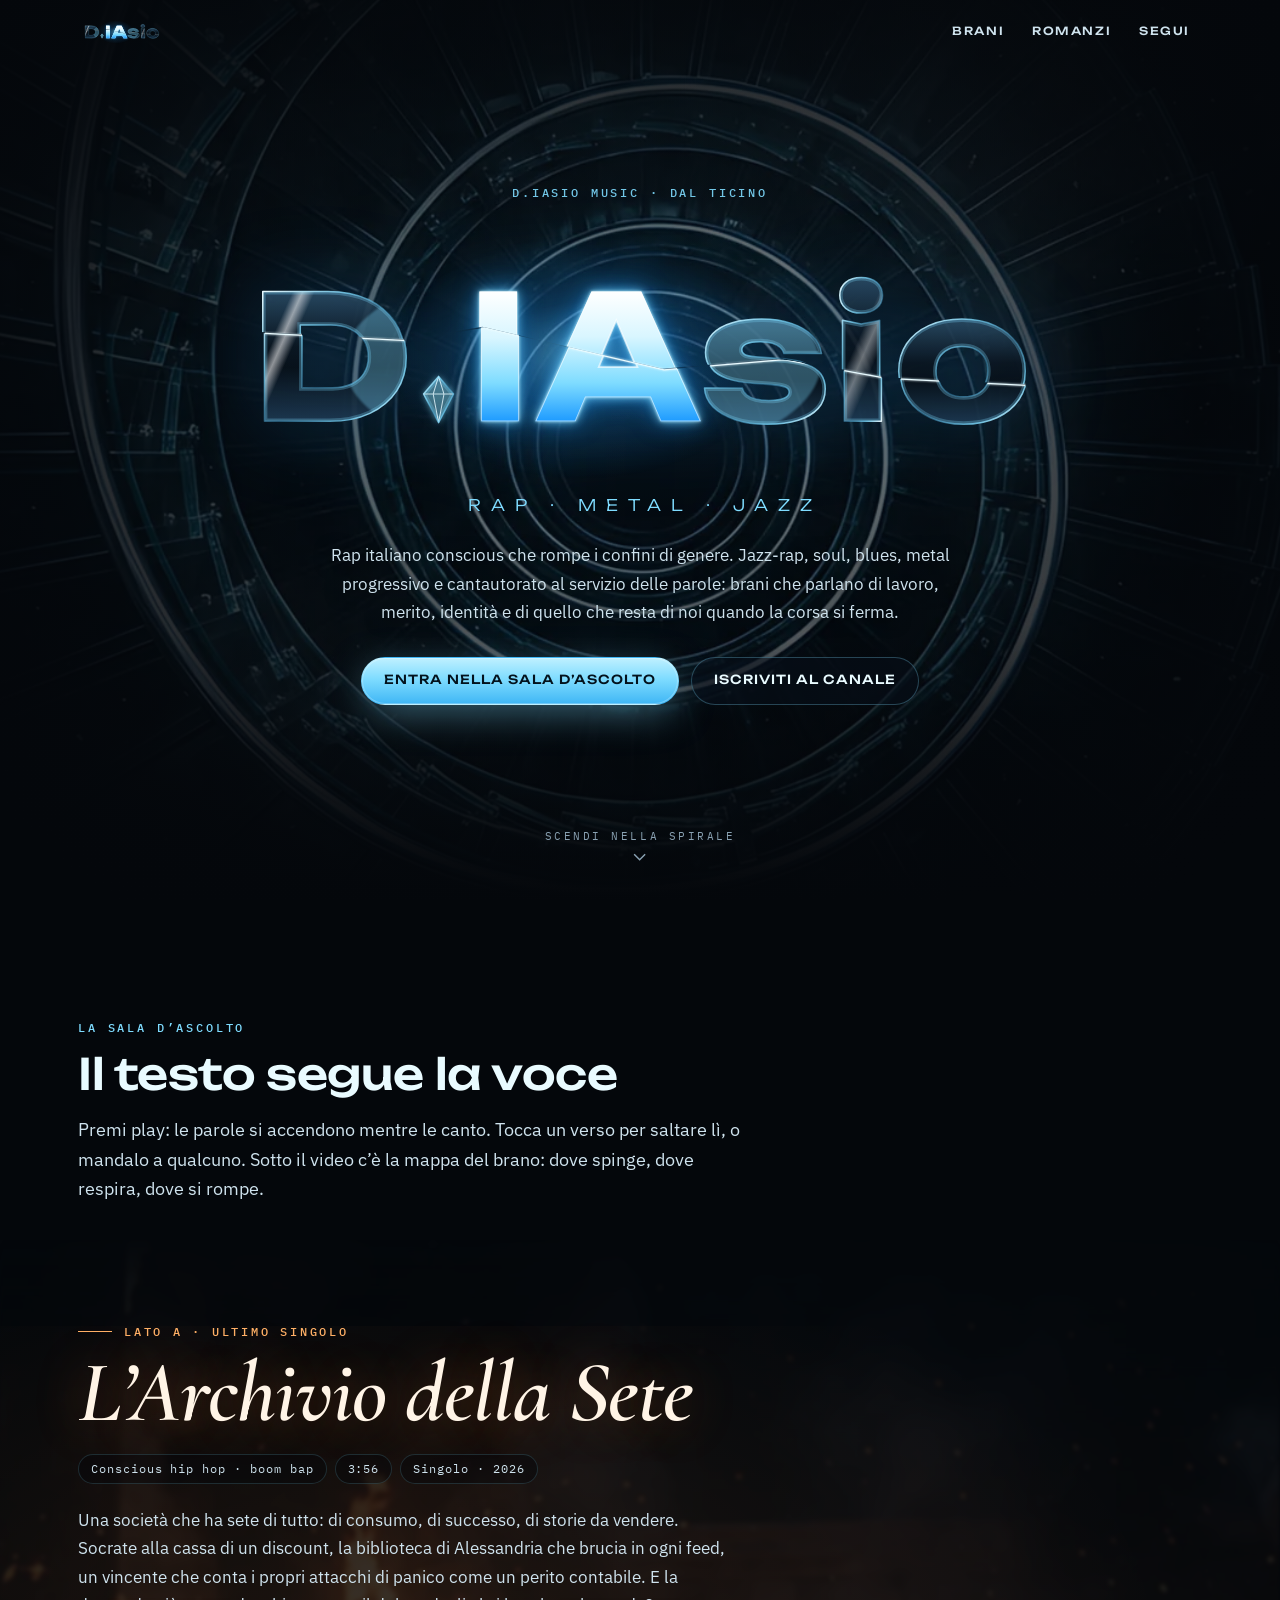
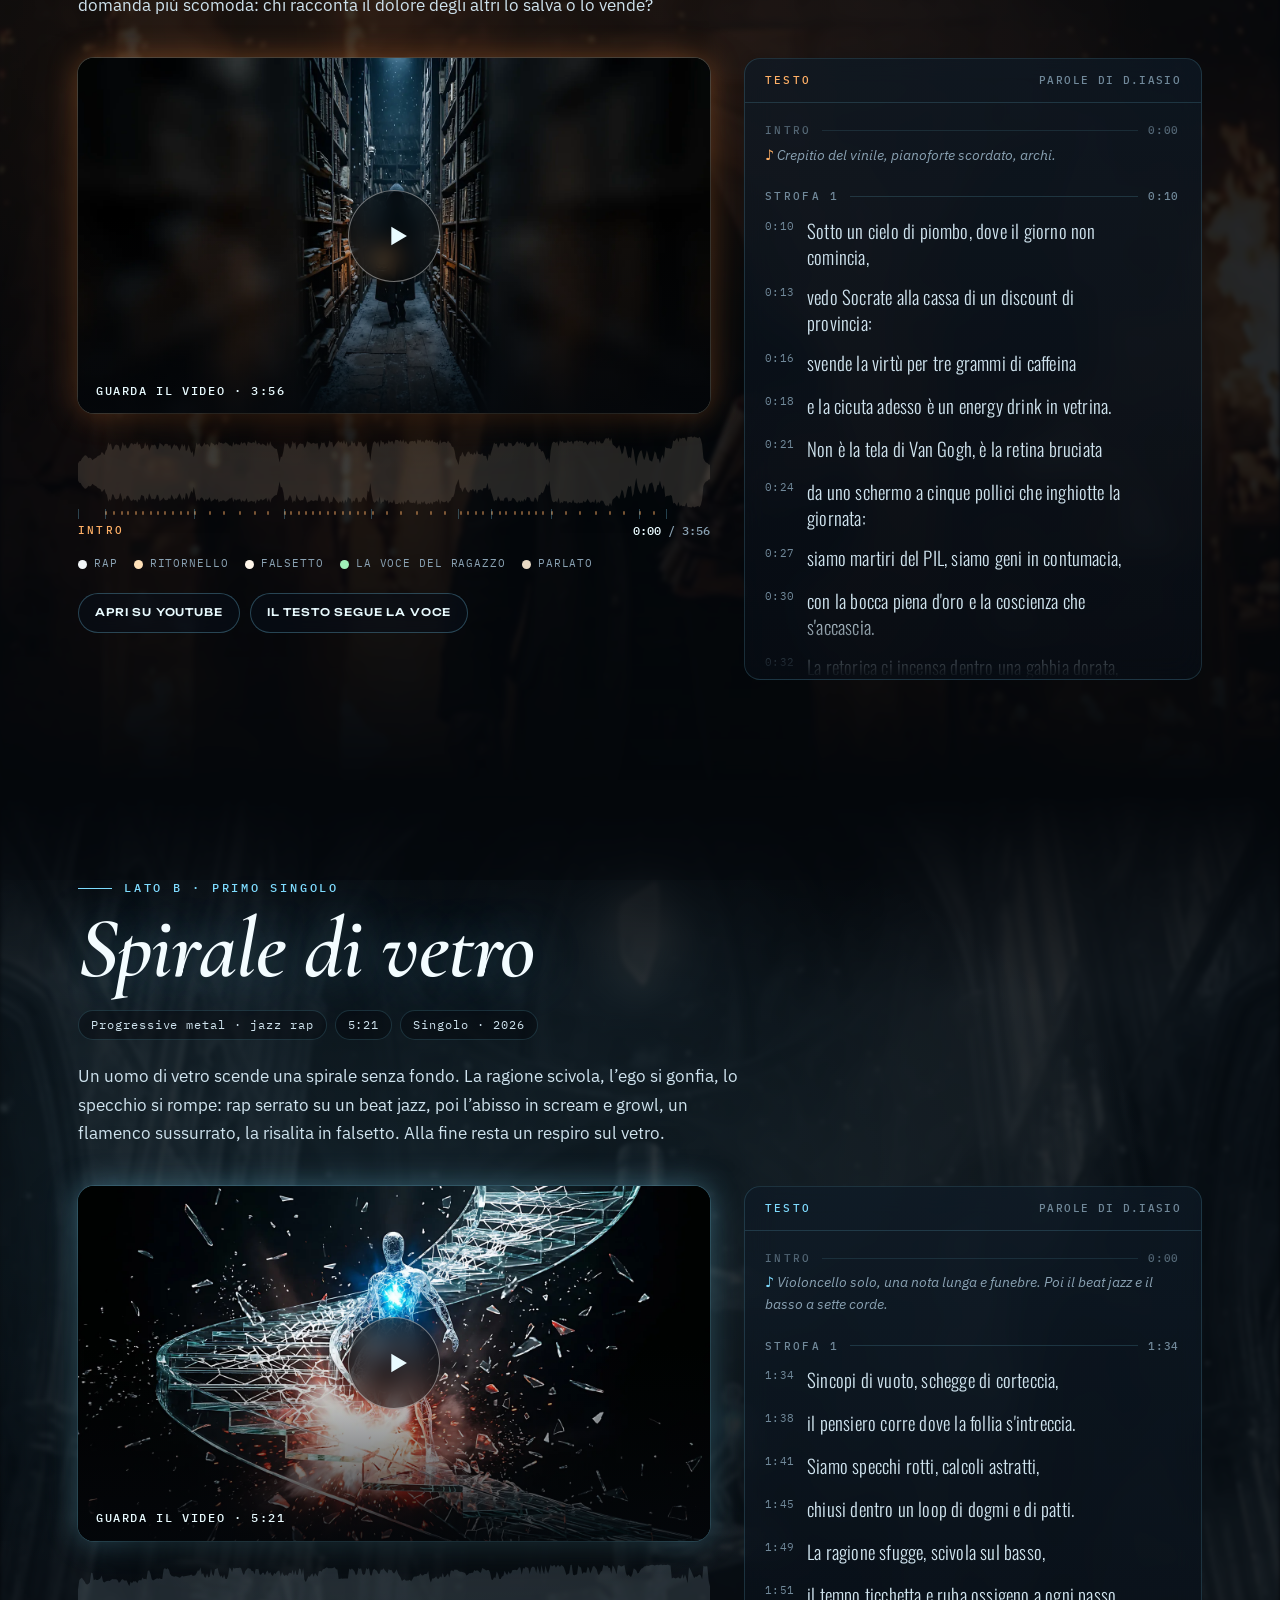
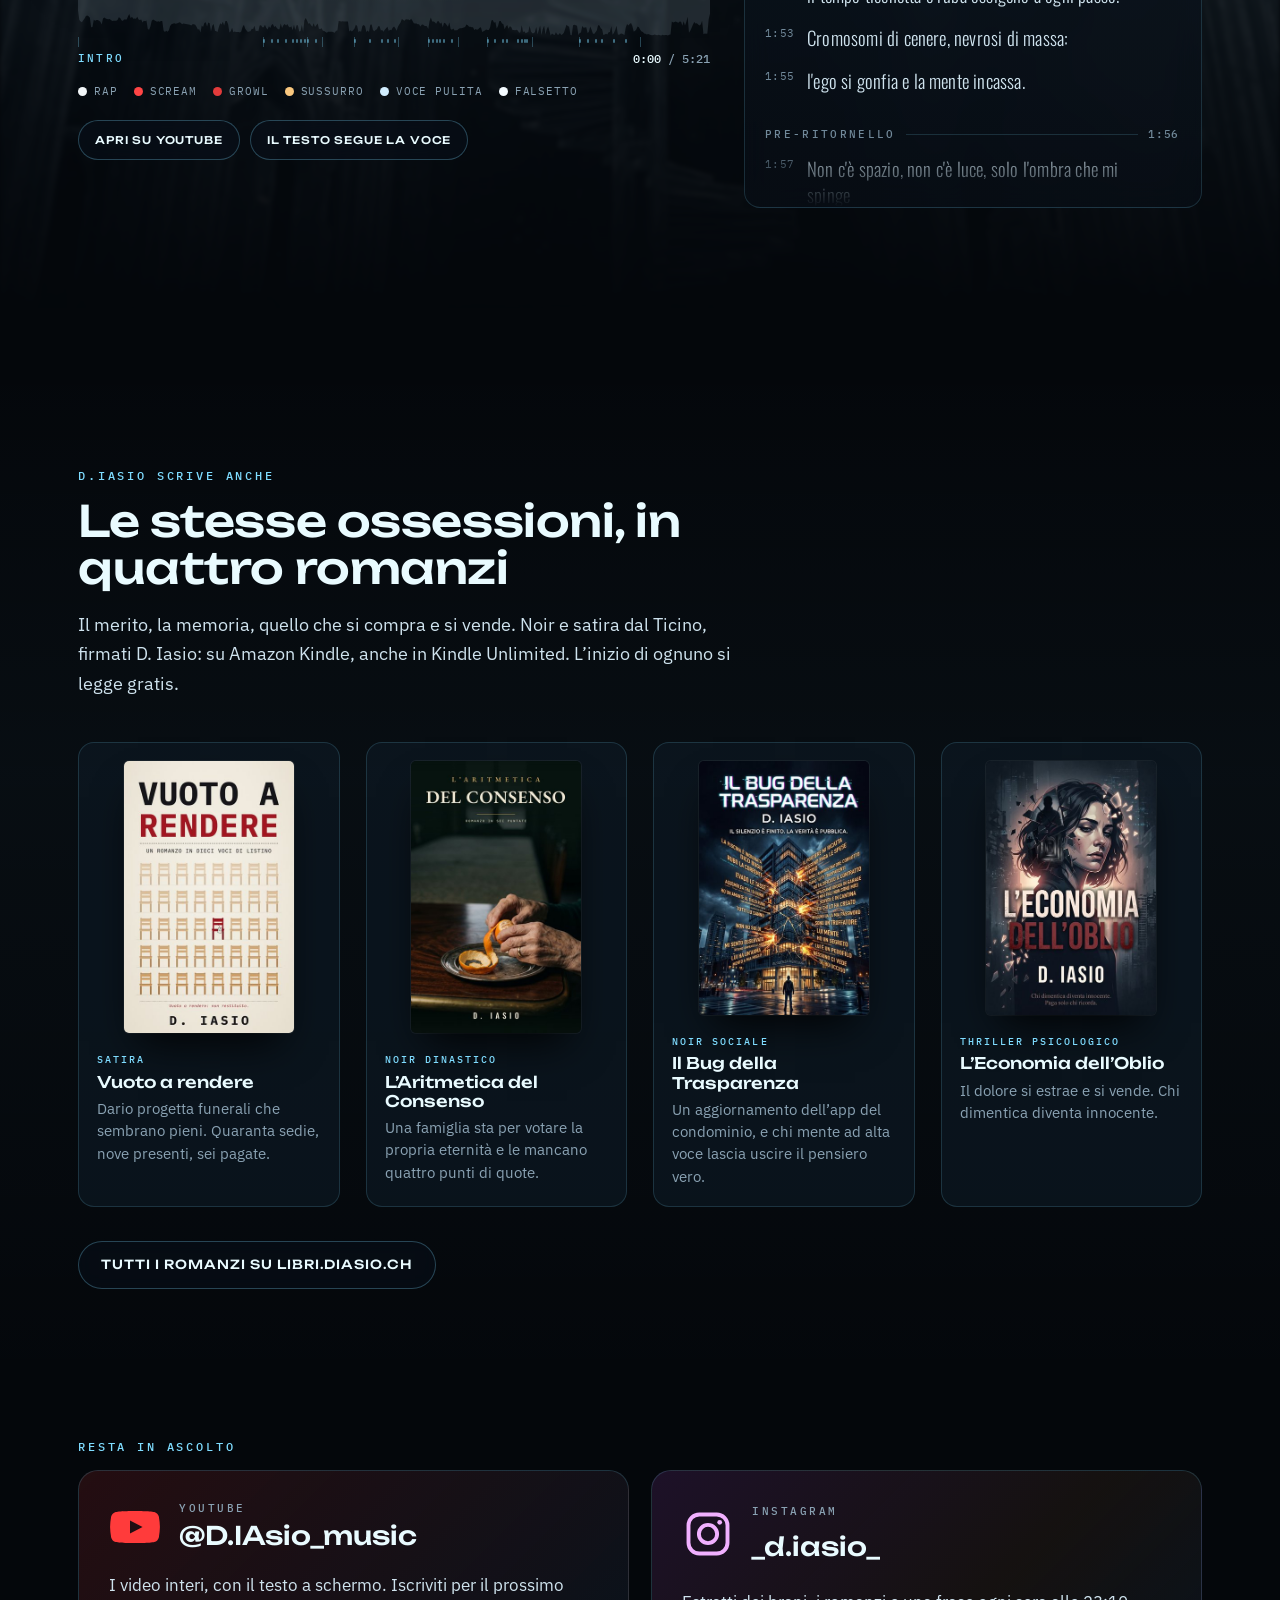
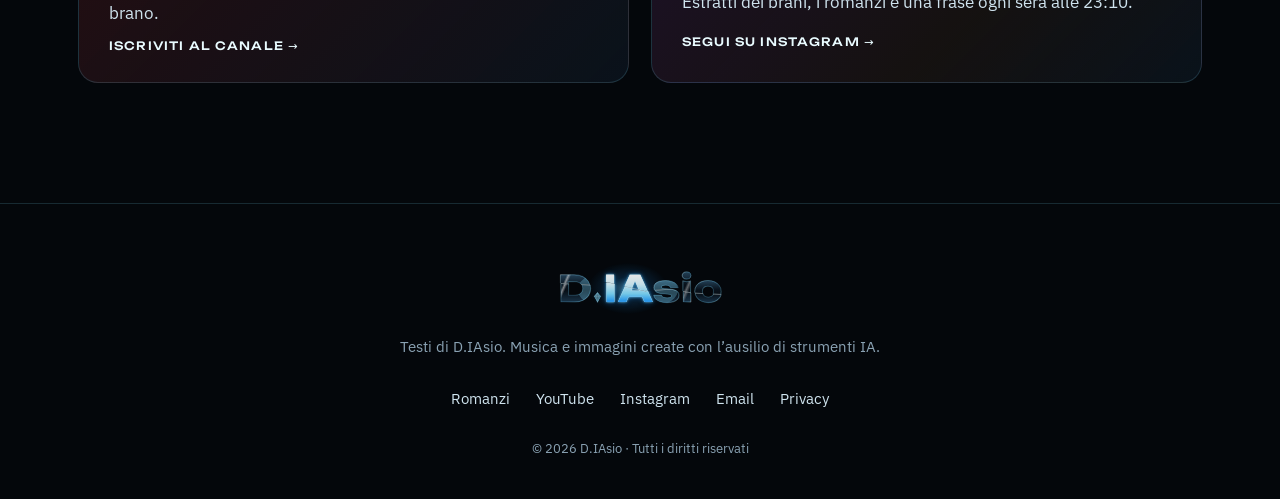
==== commit 8a92fca8: "Piè di pagina: Testi di D.IAsio. Musica e immagini create con l'ausilio di strumenti IA. Co-Authored" ====
--- a/index.html
+++ b/index.html
@@ -310,7 +310,7 @@
 <footer class="piede">
 <div class="wrap">
 <img class="piede-logo" src="/img/diasio-logo.svg" width="4000" height="1198" alt="D.IAsio" loading="lazy">
-<p class="piede-ia">Testi di D.IAsio. Musica e immagini create anche con strumenti IA.</p>
+<p class="piede-ia">Testi di D.IAsio. Musica e immagini create con l’ausilio di strumenti IA.</p>
 <nav class="piede-nav" aria-label="Altri link">
 <a href="https://libri.diasio.ch/" rel="noopener">Romanzi</a>
 <a href="https://www.youtube.com/@D.IAsio_music" rel="me noopener">YouTube</a>
--- a/css/site.css
+++ b/css/site.css
@@ -21,7 +21,7 @@
 :root{
   color-scheme:dark;
   --ink:#04070b;--ink-2:#08101a;--panel:rgba(14,26,38,.62);--panel-solid:#0b1520;
-  --ice:#7fdcff;--deep:#1e9bff;--snow:#e9fbff;--text:#cfe3ee;--mute:#8aa2b3;--faint:#5b7182;
+  --ice:#7fdcff;--deep:#1e9bff;--snow:#e9fbff;--text:#cfe3ee;--mute:#8aa2b3;--faint:#71899a;
   --line:rgba(127,220,255,.16);--line-2:rgba(127,220,255,.28);
   --acc:var(--ice);--acc-2:var(--deep);--glow:rgba(127,220,255,.35);
   --display:"Unbounded",system-ui,sans-serif;--body:"Plex",system-ui,-apple-system,"Segoe UI",sans-serif;
@@ -234,7 +234,7 @@
 .piede-nav{display:flex;flex-wrap:wrap;justify-content:center;gap:2px 6px;margin-bottom:16px}
 .piede-nav a{color:var(--text);text-decoration:none;padding:10px 10px}
 @media (hover:hover){.piede-nav a:hover{color:var(--snow);text-decoration:underline}}
-.piede-c{margin:0;color:var(--faint);font-size:.82rem}
+.piede-c{margin:0;color:var(--mute);font-size:.82rem}
 
 /* Barra d'ascolto: compare quando il video esce dallo schermo */
 .barra{position:fixed;left:50%;bottom:calc(14px + env(safe-area-inset-bottom));z-index:30;width:min(640px,calc(100% - 24px));translate:-50% 0;display:grid;grid-template-columns:auto 1fr;align-items:center;gap:12px;padding:10px 16px 10px 10px;border-radius:18px;background:rgba(6,12,19,.86);border:1px solid var(--line-2);box-shadow:0 20px 60px -10px rgba(0,0,0,.8);backdrop-filter:blur(16px);-webkit-backdrop-filter:blur(16px);overflow:hidden}
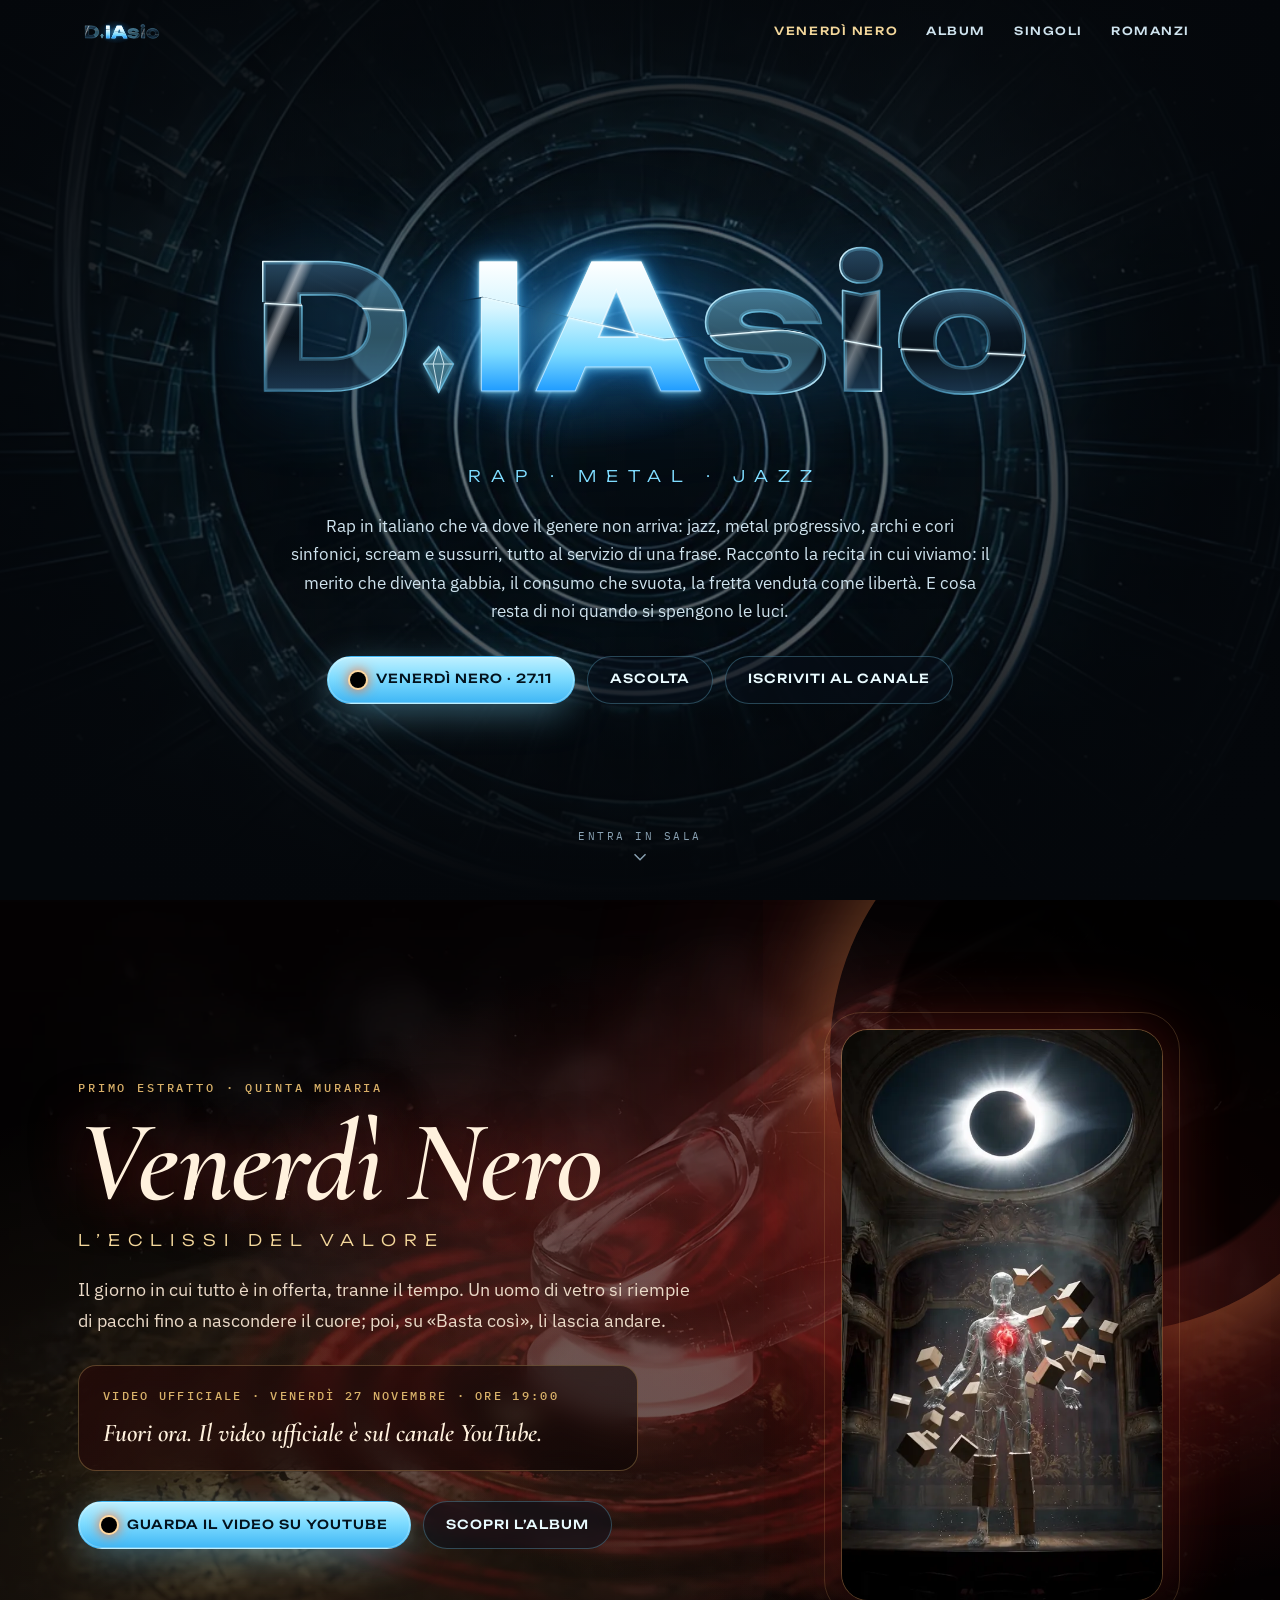
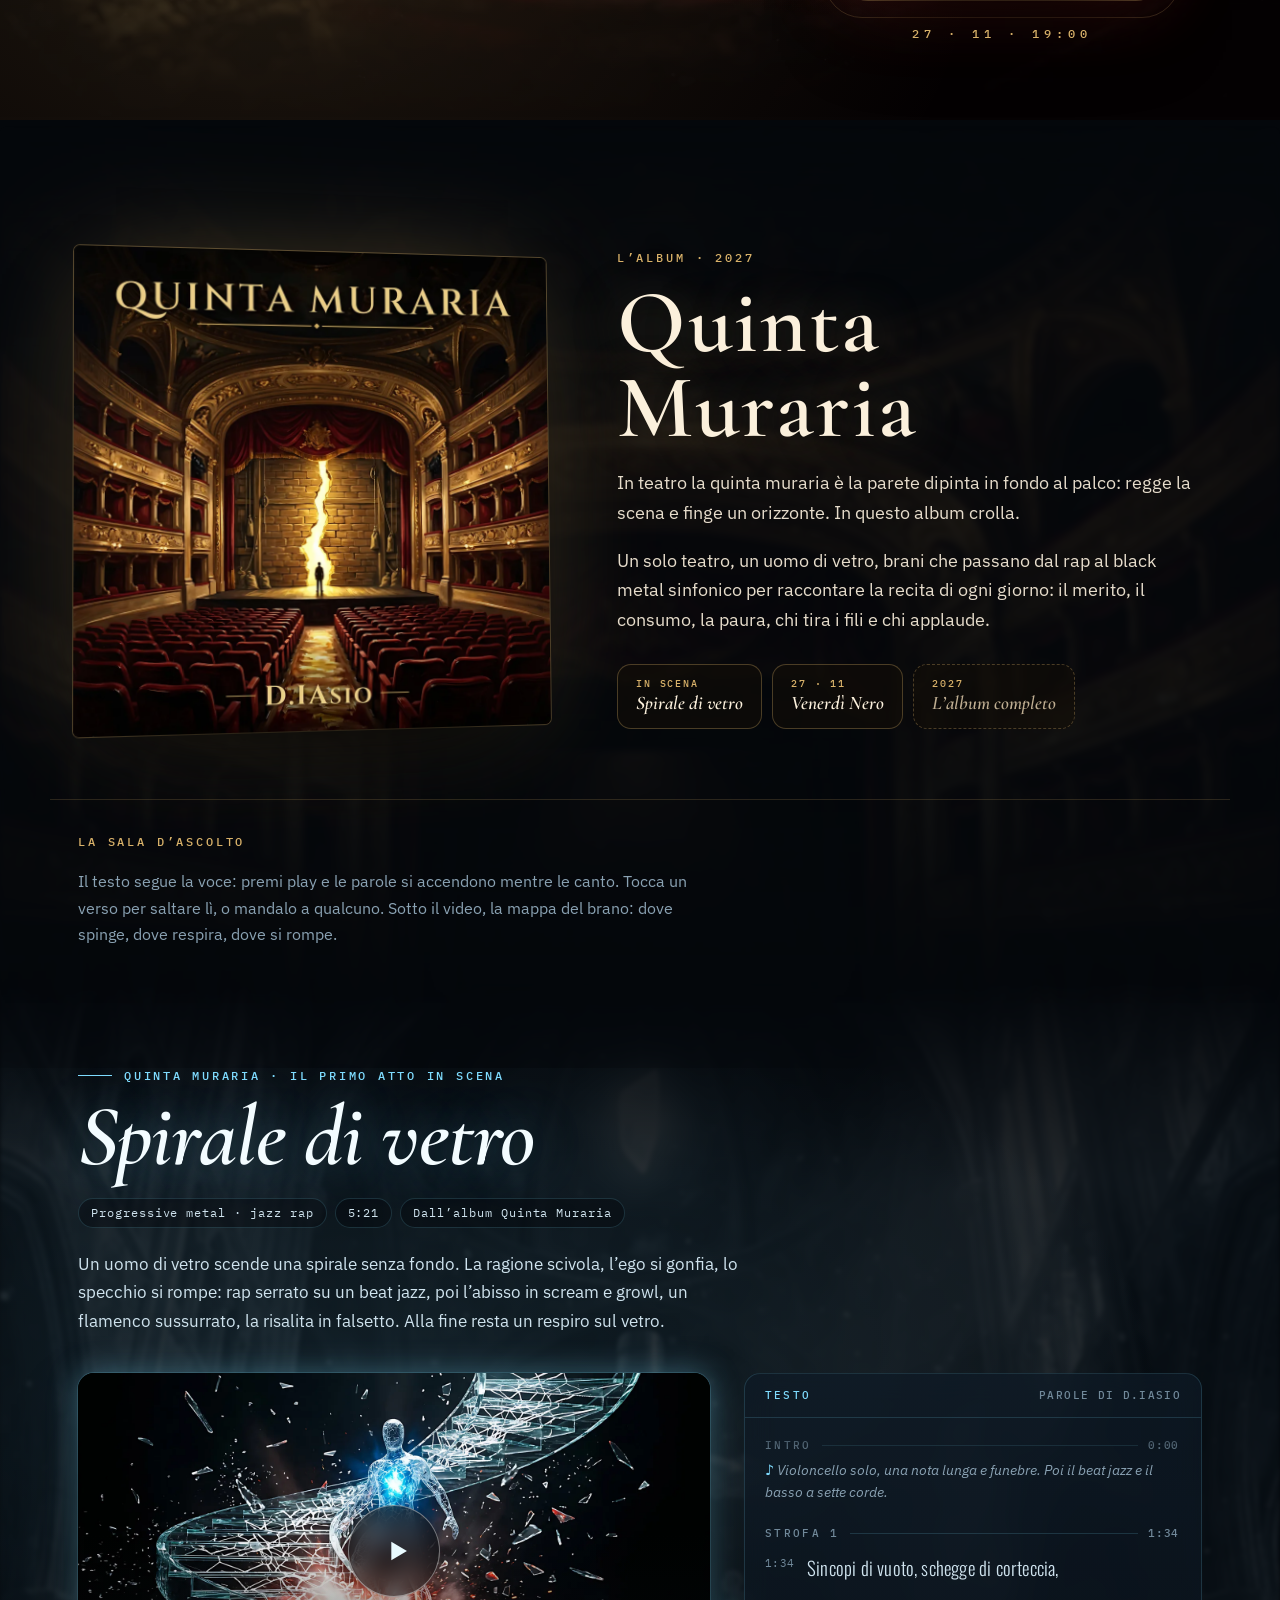
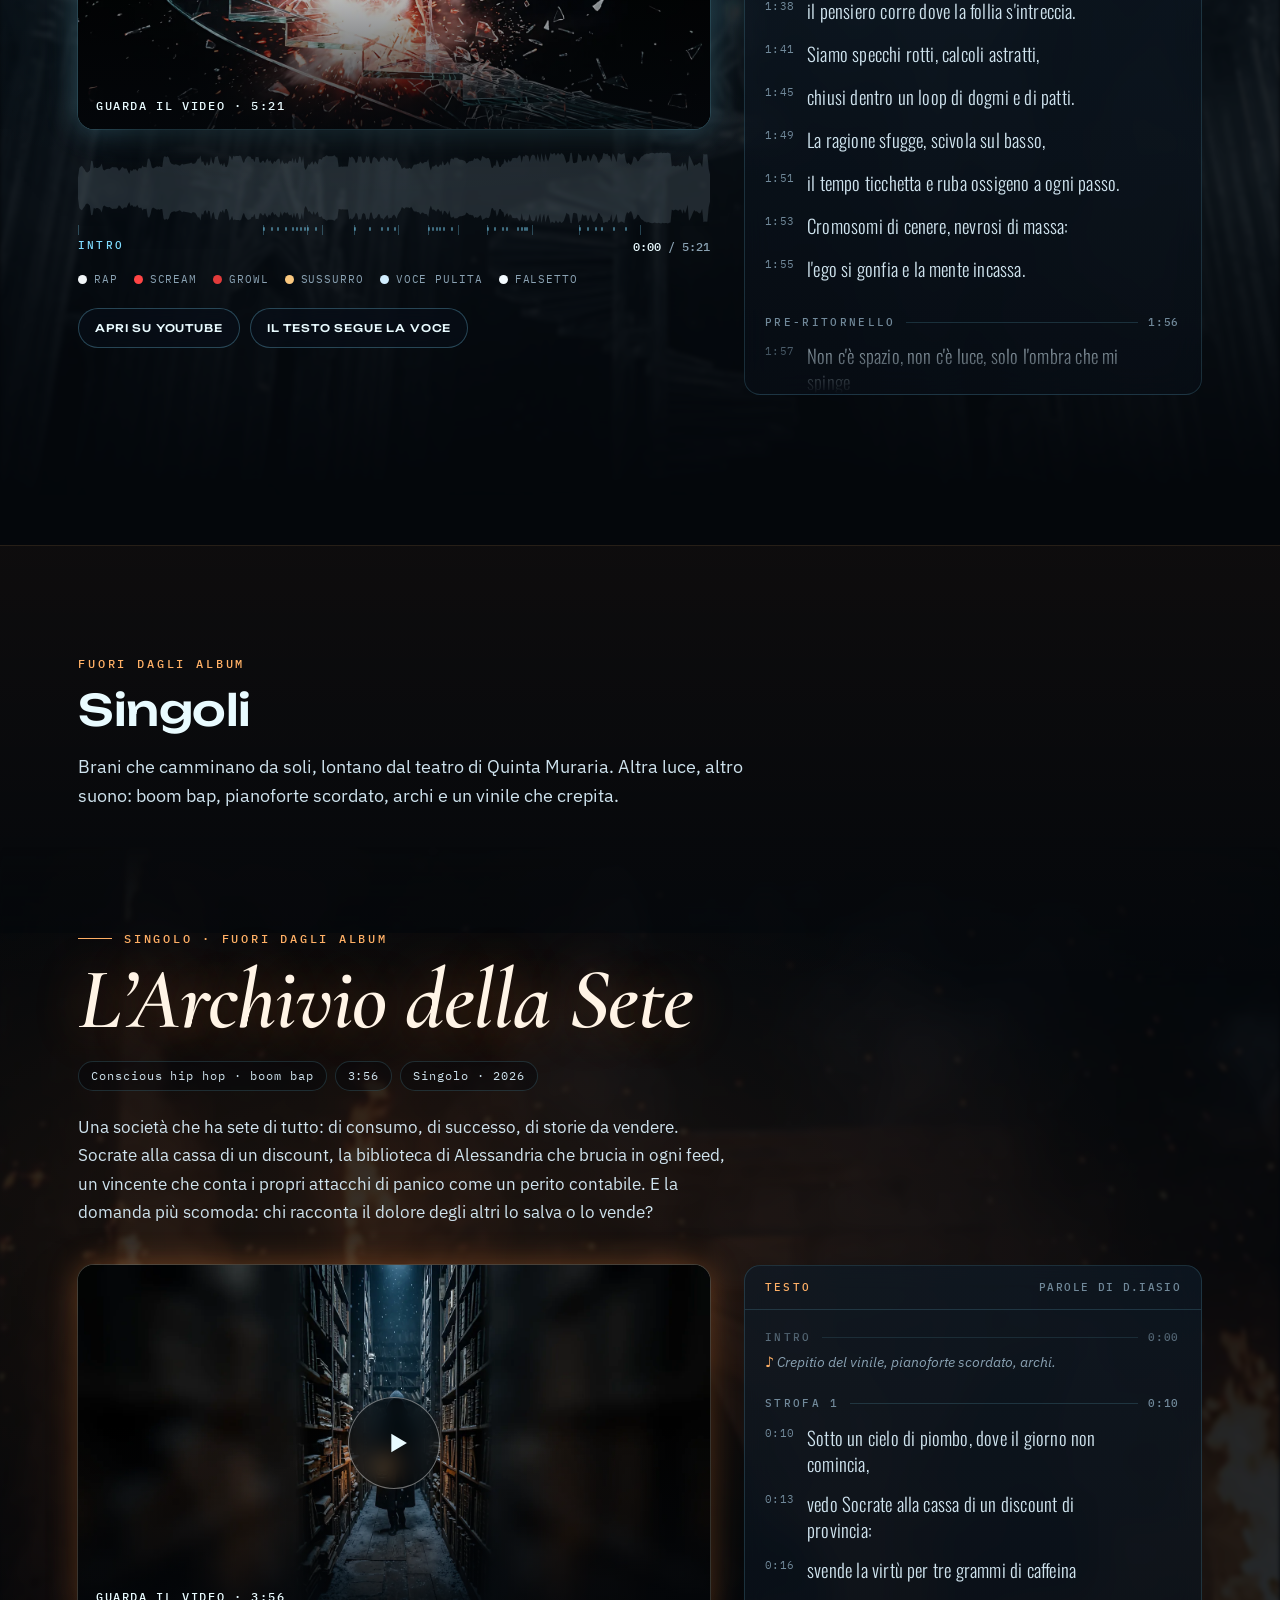
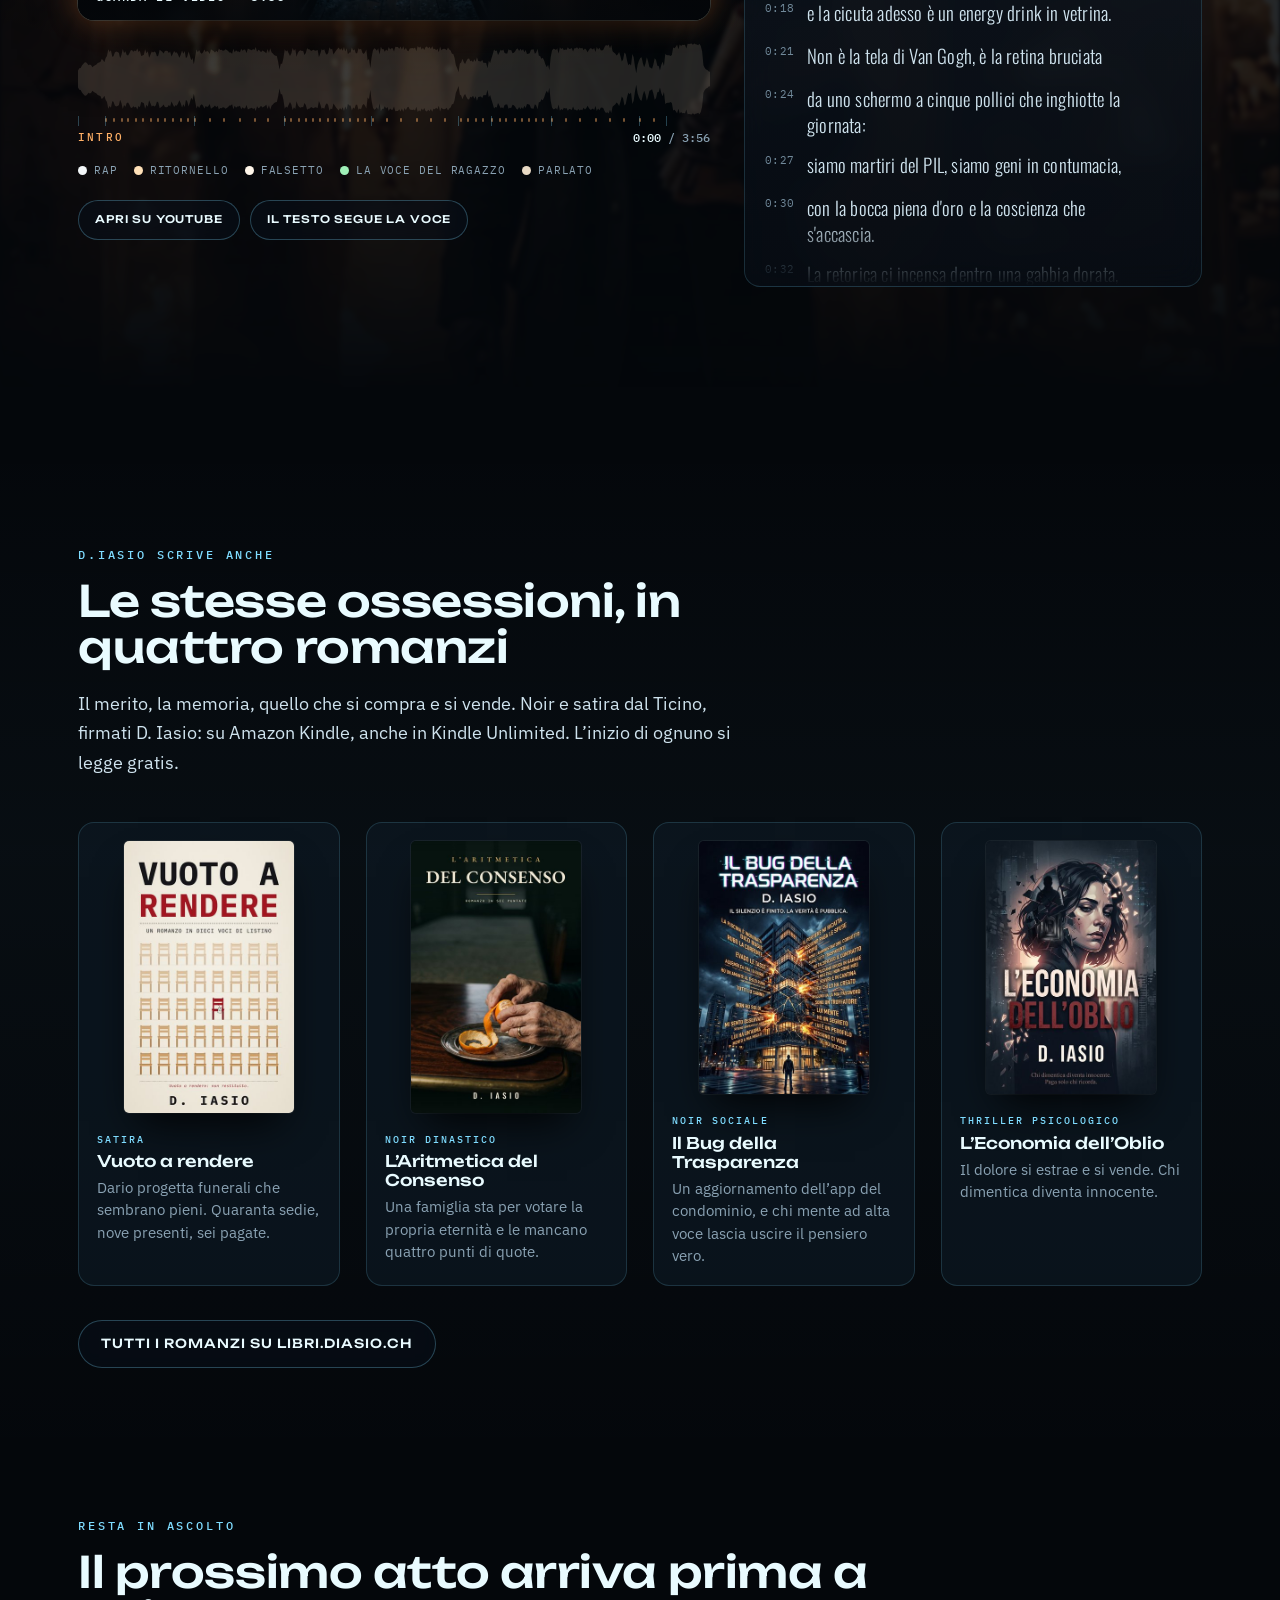
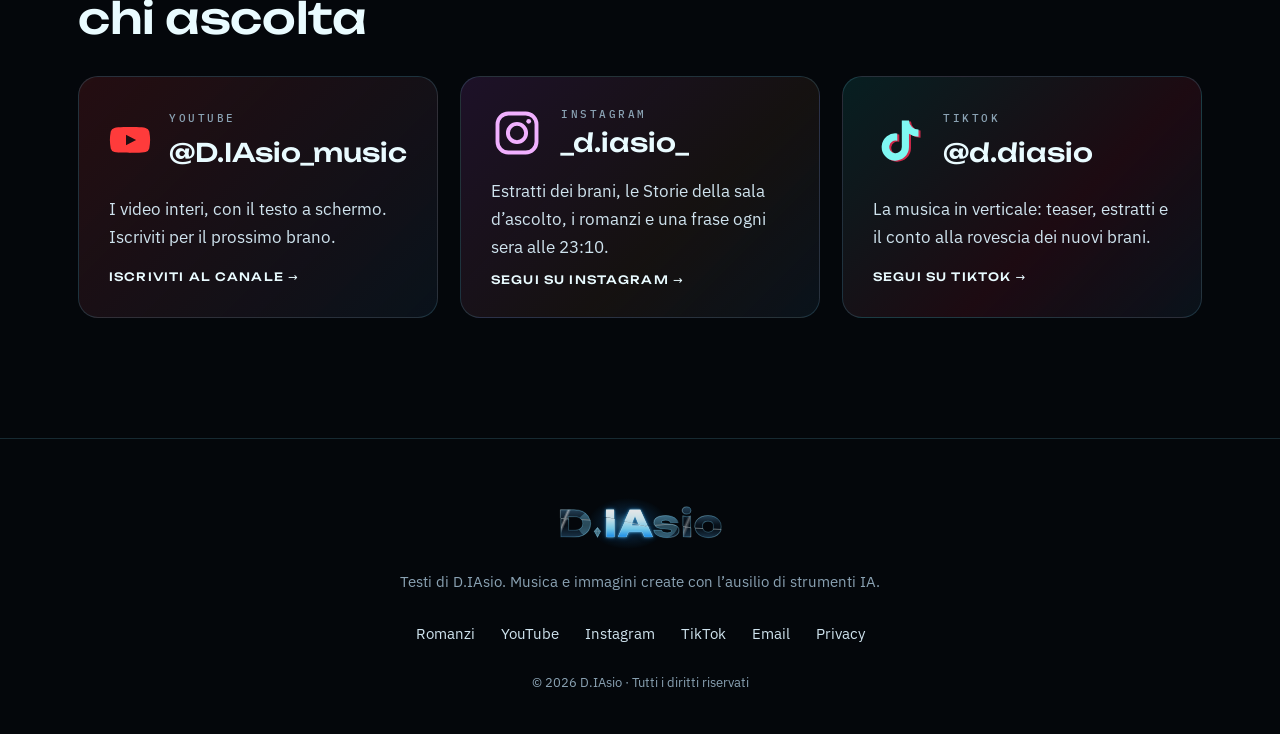
==== commit 29255106: "Sito: promo Venerdì Nero (27.11), sezione album Quinta Muraria con Spirale di vetro, L'Archivio dell" ====
--- a/index.html
+++ b/index.html
@@ -3,8 +3,8 @@
 <head>
 <meta charset="utf-8">
 <meta name="viewport" content="width=device-width, initial-scale=1, viewport-fit=cover">
-<title>D.IAsio · Rap conscious dal Ticino</title>
-<meta name="description" content="D.IAsio: rap italiano conscious che rompe i confini di genere. Ascolta Spirale di vetro e L’Archivio della Sete con il testo che segue la voce, parola per parola.">
+<title>D.IAsio · Quinta Muraria · Venerdì Nero il 27.11</title>
+<meta name="description" content="D.IAsio: rap in italiano tra metal sinfonico, jazz e teatro. Venerdì Nero, primo estratto dell’album Quinta Muraria, il 27 novembre alle 19:00. Ascolta Spirale di vetro e L’Archivio della Sete con il testo che segue la voce.">
 <link rel="canonical" href="https://musica.diasio.ch/">
 <meta http-equiv="Content-Security-Policy" content="default-src 'self'; img-src 'self' data: https://i.ytimg.com https://diasio.goatcounter.com; style-src 'self' 'unsafe-inline'; script-src 'self' https://www.youtube.com https://s.ytimg.com https://gc.zgo.at; frame-src https://www.youtube-nocookie.com https://www.youtube.com; font-src 'self'; connect-src 'self' https://diasio.goatcounter.com; base-uri 'self'; form-action 'self'">
 <meta name="referrer" content="strict-origin-when-cross-origin">
@@ -13,8 +13,8 @@
 <meta property="og:type" content="music.musician">
 <meta property="og:locale" content="it_CH">
 <meta property="og:site_name" content="D.IAsio">
-<meta property="og:title" content="D.IAsio · Rap conscious dal Ticino">
-<meta property="og:description" content="Due brani, il testo che segue la voce parola per parola. Rap, metal, jazz e parole dal Ticino.">
+<meta property="og:title" content="D.IAsio · Venerdì Nero, 27.11 alle 19:00">
+<meta property="og:description" content="Il giorno in cui tutto è in offerta, tranne il tempo. Il primo estratto dell’album Quinta Muraria.">
 <meta property="og:url" content="https://musica.diasio.ch/">
 <meta property="og:image" content="https://musica.diasio.ch/img/og.jpg">
 <meta property="og:image:width" content="1200">
@@ -26,8 +26,9 @@
 <link rel="preload" href="/fonts/unbounded-latin-300-normal.woff2" as="font" type="font/woff2" crossorigin>
 <link rel="preload" href="/fonts/ibm-plex-sans-latin-400-normal.woff2" as="font" type="font/woff2" crossorigin>
 <link rel="preload" href="/img/spirale-disco.webp" as="image" type="image/webp">
-<link rel="stylesheet" href="/css/site.css?v=20261103a">
-<script type="application/ld+json">{"@context": "https://schema.org", "@graph": [{"@type": "MusicGroup", "@id": "https://musica.diasio.ch/#artista", "name": "D.IAsio", "url": "https://musica.diasio.ch/", "genre": ["Hip hop", "Conscious rap", "Progressive metal", "Jazz rap"], "foundingLocation": {"@type": "Place", "name": "Ticino, Svizzera"}, "image": "https://musica.diasio.ch/img/og.jpg", "sameAs": ["https://www.youtube.com/@D.IAsio_music", "https://www.instagram.com/_d.iasio_/", "https://libri.diasio.ch/"]}, {"@type": "MusicRecording", "name": "L'Archivio della Sete", "duration": "PT3M56S", "inLanguage": "it", "genre": "Conscious hip hop · boom bap", "url": "https://musica.diasio.ch/#larchivio-della-sete", "byArtist": {"@id": "https://musica.diasio.ch/#artista"}, "sameAs": "https://www.youtube.com/watch?v=AfqDMkfEWsQ"}, {"@type": "MusicRecording", "name": "Spirale di vetro", "duration": "PT5M21S", "inLanguage": "it", "genre": "Progressive metal · jazz rap", "url": "https://musica.diasio.ch/#spirale-di-vetro", "byArtist": {"@id": "https://musica.diasio.ch/#artista"}, "sameAs": "https://www.youtube.com/watch?v=GMXOeERJDZ0"}]}</script>
+<link rel="preload" href="/fonts/cormorant-garamond-latin-600-italic.woff2" as="font" type="font/woff2" crossorigin>
+<link rel="stylesheet" href="/css/site.css?v=20261114a">
+<script type="application/ld+json">{"@context": "https://schema.org", "@graph": [{"@type": "MusicGroup", "@id": "https://musica.diasio.ch/#artista", "name": "D.IAsio", "url": "https://musica.diasio.ch/", "genre": ["Hip hop", "Conscious rap", "Progressive metal", "Jazz rap"], "foundingLocation": {"@type": "Place", "name": "Ticino, Svizzera"}, "image": "https://musica.diasio.ch/img/og.jpg", "sameAs": ["https://www.youtube.com/@D.IAsio_music", "https://www.instagram.com/_d.iasio_/", "https://libri.diasio.ch/"]}, {"@type": "MusicAlbum", "name": "Quinta Muraria", "byArtist": {"@id": "https://musica.diasio.ch/#artista"}, "url": "https://musica.diasio.ch/#quinta-muraria", "image": "https://musica.diasio.ch/img/cover-quinta-muraria.webp", "inLanguage": "it", "track": [{"@type": "MusicRecording", "name": "Spirale di vetro", "url": "https://musica.diasio.ch/#spirale-di-vetro"}, {"@type": "MusicRecording", "name": "Venerdì Nero", "url": "https://musica.diasio.ch/#venerdi-nero"}]}, {"@type": "MusicRecording", "name": "L'Archivio della Sete", "duration": "PT3M56S", "inLanguage": "it", "genre": "Conscious hip hop · boom bap", "url": "https://musica.diasio.ch/#larchivio-della-sete", "byArtist": {"@id": "https://musica.diasio.ch/#artista"}, "sameAs": "https://www.youtube.com/watch?v=AfqDMkfEWsQ"}, {"@type": "MusicRecording", "name": "Spirale di vetro", "duration": "PT5M21S", "inLanguage": "it", "genre": "Progressive metal · jazz rap", "url": "https://musica.diasio.ch/#spirale-di-vetro", "byArtist": {"@id": "https://musica.diasio.ch/#artista"}, "sameAs": "https://www.youtube.com/watch?v=GMXOeERJDZ0"}]}</script>
 </head>
 <body>
 <a class="skip" href="#contenuto">Vai al contenuto</a>
@@ -35,9 +36,10 @@
 <div class="wrap">
 <a class="top-logo" href="/" aria-label="D.IAsio, pagina iniziale"><img src="/img/diasio-logo.svg" width="4000" height="1198" alt=""></a>
 <nav class="top-nav" aria-label="Principale">
-<a href="#brani">Brani</a>
-<a href="#romanzi">Romanzi</a>
-<a href="#segui">Segui</a>
+<a href="#venerdi-nero" class="nav-vn">Venerdì Nero</a>
+<a href="#quinta-muraria">Album</a>
+<a href="#singoli">Singoli</a>
+<a href="#romanzi" class="nav-opz">Romanzi</a>
 </nav>
 </div>
 </header>
@@ -47,23 +49,165 @@
 <div class="disco" aria-hidden="true"><img src="/img/spirale-disco.webp" width="1400" height="1400" alt="" fetchpriority="high"></div>
 <div class="hero-vel" aria-hidden="true"></div>
 <div class="wrap hero-in">
-<p class="kicker hero-k">D.IAsio music · dal Ticino</p>
 <h1 id="t-hero" class="hero-logo"><img src="/img/diasio-logo.svg" width="4000" height="1198" alt="D.IAsio"></h1>
 <p class="hero-tag">Rap · metal · jazz</p>
-<p class="hero-lead">Rap italiano conscious che rompe i confini di genere. Jazz-rap, soul, blues, metal progressivo e cantautorato al servizio delle parole: brani che parlano di lavoro, merito, identità e di quello che resta di noi quando la corsa si ferma.</p>
+<p class="hero-lead">Rap in italiano che va dove il genere non arriva: jazz, metal progressivo, archi e cori sinfonici, scream e sussurri, tutto al servizio di una frase. Racconto la recita in cui viviamo: il merito che diventa gabbia, il consumo che svuota, la fretta venduta come libertà. E cosa resta di noi quando si spengono le luci.</p>
 <div class="btn-row">
-<a class="btn primario" href="#brani">Entra nella sala d’ascolto</a>
+<a class="btn primario btn-vn" href="#venerdi-nero"><span class="btn-eclissi" aria-hidden="true"></span>Venerdì Nero · 27.11</a>
+<a class="btn" href="#quinta-muraria">Ascolta</a>
 <a class="btn" href="https://www.youtube.com/@D.IAsio_music?sub_confirmation=1" rel="noopener">Iscriviti al canale</a>
 </div>
 </div>
-<a class="giu" href="#brani"><span>Scendi nella spirale</span><svg viewBox="0 0 24 24" aria-hidden="true"><path d="M6 9l6 6 6-6"/></svg></a>
-</section>
-
-<section id="brani" class="sala" aria-labelledby="t-brani">
+<a class="giu" href="#venerdi-nero"><span>Entra in sala</span><svg viewBox="0 0 24 24" aria-hidden="true"><path d="M6 9l6 6 6-6"/></svg></a>
+</section>
+
+<section id="venerdi-nero" class="promo" aria-labelledby="t-vn">
+<div class="promo-fondo" aria-hidden="true"></div>
+<div class="promo-eclissi" aria-hidden="true"></div>
+<div class="wrap promo-in">
+<div class="promo-testo rv">
+<p class="kicker">Primo estratto · Quinta Muraria</p>
+<h2 id="t-vn" class="promo-titolo">Venerdì Nero</h2>
+<p class="promo-sotto">L’eclissi del valore</p>
+<p class="promo-lead">Il giorno in cui tutto è in offerta, tranne il tempo. Un uomo di vetro si riempie di pacchi fino a nascondere il cuore; poi, su «Basta così», li lascia andare.</p>
+<div class="conto" data-uscita="2026-11-27T19:00:00+01:00" aria-live="off">
+<p class="conto-quando">Video ufficiale · venerdì 27 novembre · ore 19:00</p>
+<ol class="conto-cifre" aria-hidden="true"><li><b data-u="g">--</b><span>giorni</span></li><li><b data-u="o">--</b><span>ore</span></li><li><b data-u="m">--</b><span>minuti</span></li><li><b data-u="s">--</b><span>secondi</span></li></ol>
+<p class="conto-fuori">Fuori ora. Il video ufficiale è sul canale YouTube.</p>
+</div>
+<div class="btn-row">
+<a class="btn primario btn-vn" href="https://www.youtube.com/@D.IAsio_music?sub_confirmation=1" rel="noopener"><span class="btn-eclissi" aria-hidden="true"></span><span class="vn-cta">Iscriviti per la Premiere</span></a>
+<a class="btn" href="#quinta-muraria">Scopri l’album</a>
+</div>
+</div>
+<figure class="promo-vetrina rv">
+<div class="vetrina-anello" aria-hidden="true"></div>
+<video class="vetrina-video" src="/img/venerdi-nero-loop.mp4" poster="/img/venerdi-nero-loop.webp" width="540" height="960" muted loop playsinline preload="metadata" aria-label="Anteprima di otto secondi dal video di Venerdì Nero"></video>
+<figcaption>27 · 11 · 19:00</figcaption>
+</figure>
+</div>
+</section>
+
+<section id="quinta-muraria" class="sala album" aria-labelledby="t-qm">
+<div class="album-fondo" aria-hidden="true"></div>
+<div class="wrap album-head">
+<div class="album-cover rv"><img src="/img/cover-quinta-muraria.webp" width="1000" height="1000" alt="Copertina di Quinta Muraria: un teatro all’italiana con il muro di quinta spaccato da una crepa di luce" loading="lazy"></div>
+<div class="album-testo rv">
+<p class="kicker">L’album · 2027</p>
+<h2 id="t-qm" class="album-titolo">Quinta Muraria</h2>
+<p class="lead">In teatro la quinta muraria è la parete dipinta in fondo al palco: regge la scena e finge un orizzonte. In questo album crolla.</p>
+<p class="lead">Un solo teatro, un uomo di vetro, brani che passano dal rap al black metal sinfonico per raccontare la recita di ogni giorno: il merito, il consumo, la paura, chi tira i fili e chi applaude.</p>
+<ul class="atti">
+<li><a href="#spirale-di-vetro"><span class="atto-s">In scena</span>Spirale di vetro</a></li>
+<li><a href="#venerdi-nero"><span class="atto-s">27 · 11</span>Venerdì Nero</a></li>
+<li class="atto-poi"><span class="atto-s">2027</span>L’album completo</li>
+</ul>
+</div>
+</div>
 <div class="wrap sala-intro rv">
 <p class="kicker">La sala d’ascolto</p>
-<h2 id="t-brani">Il testo segue la voce</h2>
-<p class="lead">Premi play: le parole si accendono mentre le canto. Tocca un verso per saltare lì, o mandalo a qualcuno. Sotto il video c’è la mappa del brano: dove spinge, dove respira, dove si rompe.</p>
+<p class="lead piccolo">Il testo segue la voce: premi play e le parole si accendono mentre le canto. Tocca un verso per saltare lì, o mandalo a qualcuno. Sotto il video, la mappa del brano: dove spinge, dove respira, dove si rompe.</p>
+</div>
+
+<article class="brano t-spirale" id="spirale-di-vetro" data-brano="spirale" aria-labelledby="t-spirale">
+<div class="brano-fondo" aria-hidden="true" style="background-image:url('img/fondo-spirale.webp')"></div>
+<canvas class="brano-fx" aria-hidden="true"></canvas>
+<div class="wrap">
+<header class="brano-head rv">
+<p class="lato">Quinta Muraria · il primo atto in scena</p>
+<h3 id="t-spirale" class="titolo">Spirale di vetro</h3>
+<ul class="meta"><li>Progressive metal · jazz rap</li><li>5:21</li><li>Dall’album Quinta Muraria</li></ul>
+<p class="concept">Un uomo di vetro scende una spirale senza fondo. La ragione scivola, l’ego si gonfia, lo specchio si rompe: rap serrato su un beat jazz, poi l’abisso in scream e growl, un flamenco sussurrato, la risalita in falsetto. Alla fine resta un respiro sul vetro.</p>
+</header>
+<div class="brano-grid">
+<div class="stage rv">
+<div class="player" data-yt="GMXOeERJDZ0">
+<a class="facade" href="https://www.youtube.com/watch?v=GMXOeERJDZ0" rel="noopener" aria-label="Guarda il video di Spirale di vetro">
+<img src="img/poster-spirale.webp" width="1600" height="900" alt="" loading="lazy" decoding="async">
+<span class="play" aria-hidden="true"><svg viewBox="0 0 24 24"><path d="M8 5.5v13l11-6.5z"/></svg></span>
+<span class="facade-lbl"><span class="facade-da">Guarda il video</span> · 5:21</span>
+</a>
+</div>
+<div class="mappa" role="slider" tabindex="0" aria-label="Posizione nel brano Spirale di vetro" aria-valuemin="0" aria-valuemax="321" aria-valuenow="0" aria-valuetext="0:00 di 5:21">
+<svg viewBox="0 0 1000 100" preserveAspectRatio="none" aria-hidden="true"><path class="onda" d="M0.0,35.8 2.1,23.0 4.2,21.0 6.2,19.9 8.3,22.8 10.4,25.0 12.5,28.5 14.6,29.2 16.7,27.9 18.8,26.0 20.8,13.3 22.9,13.4 25.0,23.4 27.1,22.1 29.2,23.1 31.2,23.1 33.3,21.9 35.4,20.7 37.5,16.9 39.6,24.9 41.7,26.5 43.8,24.9 45.8,24.4 47.9,24.0 50.0,24.4 52.1,22.9 54.2,21.5 56.2,22.0 58.3,22.1 60.4,21.9 62.5,23.1 64.6,26.8 66.7,25.7 68.8,22.6 70.8,21.7 72.9,23.6 75.0,23.8 77.1,23.5 79.2,27.9 81.2,31.1 83.3,25.3 85.4,27.2 87.5,24.7 89.6,25.1 91.7,24.5 93.8,27.3 95.8,23.8 97.9,23.1 100.0,23.6 102.1,19.7 104.2,21.8 106.2,21.3 108.3,22.2 110.4,10.7 112.5,9.9 114.6,14.3 116.7,21.8 118.8,23.7 120.8,22.6 122.9,21.6 125.0,20.6 127.1,21.4 129.2,20.6 131.2,21.7 133.3,21.5 135.4,8.7 137.5,6.8 139.6,8.3 141.7,7.2 143.8,9.1 145.8,14.8 147.9,17.3 150.0,18.0 152.1,18.5 154.2,18.0 156.2,18.2 158.3,18.9 160.4,20.0 162.5,19.4 164.6,17.3 166.7,18.2 168.8,17.8 170.8,17.6 172.9,17.1 175.0,16.9 177.1,16.5 179.2,15.7 181.2,17.1 183.3,17.3 185.4,16.4 187.5,13.8 189.6,10.0 191.7,10.4 193.8,6.2 195.8,15.4 197.9,13.4 200.0,19.0 202.1,19.8 204.2,14.3 206.2,19.5 208.3,18.5 210.4,7.5 212.5,15.2 214.6,17.5 216.7,8.6 218.8,7.8 220.8,6.8 222.9,13.4 225.0,18.7 227.1,16.9 229.2,20.6 231.2,15.5 233.3,21.5 235.4,21.7 237.5,17.3 239.6,6.2 241.7,7.8 243.8,12.4 245.8,6.4 247.9,7.5 250.0,6.9 252.1,6.7 254.2,6.6 256.2,6.1 258.3,7.5 260.4,13.6 262.5,16.7 264.6,11.1 266.7,8.7 268.8,6.6 270.8,7.5 272.9,7.9 275.0,11.2 277.1,10.9 279.2,15.1 281.2,7.7 283.3,8.5 285.4,7.9 287.5,15.6 289.6,15.8 291.7,13.1 293.8,13.1 295.8,16.7 297.9,12.2 300.0,10.0 302.1,14.5 304.2,12.3 306.2,16.1 308.3,17.7 310.4,13.5 312.5,14.9 314.6,12.3 316.7,10.6 318.8,10.6 320.8,18.2 322.9,12.0 325.0,16.0 327.1,17.6 329.2,15.4 331.2,17.7 333.3,14.1 335.4,13.0 337.5,14.6 339.6,9.2 341.7,16.4 343.8,9.3 345.8,15.9 347.9,16.0 350.0,7.3 352.1,8.0 354.2,16.1 356.2,6.7 358.3,22.6 360.4,25.7 362.5,21.9 364.6,18.0 366.7,18.6 368.8,15.8 370.8,13.7 372.9,18.6 375.0,13.4 377.1,15.8 379.2,18.2 381.2,11.2 383.3,10.9 385.4,11.7 387.5,8.3 389.6,8.2 391.7,6.9 393.8,5.7 395.8,7.0 397.9,7.1 400.0,7.1 402.1,7.2 404.2,6.5 406.2,5.9 408.3,8.3 410.4,8.9 412.5,21.5 414.6,21.3 416.7,21.0 418.8,21.3 420.8,21.0 422.9,21.1 425.0,21.1 427.1,21.0 429.2,7.6 431.2,9.1 433.3,7.6 435.4,9.0 437.5,11.6 439.6,16.4 441.7,14.8 443.8,6.4 445.8,8.2 447.9,7.2 450.0,14.9 452.1,16.2 454.2,14.6 456.2,6.6 458.3,8.9 460.4,6.9 462.5,16.4 464.6,16.9 466.7,9.3 468.8,7.7 470.8,9.5 472.9,10.6 475.0,14.6 477.1,14.5 479.2,8.9 481.2,9.5 483.3,7.1 485.4,9.7 487.5,11.7 489.6,13.8 491.7,8.0 493.8,9.9 495.8,9.0 497.9,12.6 500.0,14.3 502.1,11.7 504.2,8.6 506.2,14.0 508.3,16.9 510.4,19.7 512.5,24.2 514.6,22.9 516.7,22.0 518.8,23.9 520.8,23.7 522.9,23.7 525.0,22.8 527.1,24.7 529.2,21.8 531.2,18.7 533.3,18.2 535.4,18.2 537.5,17.3 539.6,17.1 541.7,14.3 543.8,16.6 545.8,16.8 547.9,15.3 550.0,15.0 552.1,14.4 554.2,10.9 556.2,21.4 558.3,26.2 560.4,21.0 562.5,21.0 564.6,19.9 566.7,17.8 568.8,21.3 570.8,21.4 572.9,17.8 575.0,19.7 577.1,13.3 579.2,19.3 581.2,18.6 583.3,16.1 585.4,13.8 587.5,19.7 589.6,10.7 591.7,9.7 593.8,11.4 595.8,8.7 597.9,9.0 600.0,9.2 602.1,10.9 604.2,11.7 606.2,11.7 608.3,12.0 610.4,12.8 612.5,13.6 614.6,16.8 616.7,15.8 618.8,14.0 620.8,14.0 622.9,13.3 625.0,13.1 627.1,9.5 629.2,10.9 631.2,9.8 633.3,10.4 635.4,12.4 637.5,13.2 639.6,6.6 641.7,7.9 643.8,8.8 645.8,10.1 647.9,9.5 650.0,9.4 652.1,13.2 654.2,22.4 656.2,23.0 658.3,19.3 660.4,20.3 662.5,11.6 664.6,14.8 666.7,21.6 668.8,21.5 670.8,18.2 672.9,17.5 675.0,10.6 677.1,14.2 679.2,16.3 681.2,11.2 683.3,14.4 685.4,13.6 687.5,9.5 689.6,9.5 691.7,9.0 693.8,9.9 695.8,8.9 697.9,5.7 700.0,6.5 702.1,16.0 704.2,6.7 706.2,7.7 708.3,5.2 710.4,6.0 712.5,6.9 714.6,14.8 716.7,7.5 718.8,5.0 720.8,5.1 722.9,6.4 725.0,13.6 727.1,3.7 729.2,9.4 731.2,15.6 733.3,2.6 735.4,10.6 737.5,15.2 739.6,3.5 741.7,10.3 743.8,14.1 745.8,8.3 747.9,2.0 750.0,4.6 752.1,3.4 754.2,2.7 756.2,6.4 758.3,3.3 760.4,3.0 762.5,5.5 764.6,2.6 766.7,3.6 768.8,5.9 770.8,10.9 772.9,16.5 775.0,14.9 777.1,13.7 779.2,2.7 781.2,2.5 783.3,15.8 785.4,16.4 787.5,16.0 789.6,15.1 791.7,2.8 793.8,5.5 795.8,6.0 797.9,14.7 800.0,12.5 802.1,12.7 804.2,13.1 806.2,5.3 808.3,6.7 810.4,14.1 812.5,10.0 814.6,4.8 816.7,4.2 818.8,6.4 820.8,8.8 822.9,15.8 825.0,15.6 827.1,11.8 829.2,10.6 831.2,2.8 833.3,3.5 835.4,4.3 837.5,3.4 839.6,6.4 841.7,6.6 843.8,14.5 845.8,3.2 847.9,5.3 850.0,9.6 852.1,15.2 854.2,3.4 856.2,2.9 858.3,4.4 860.4,4.6 862.5,3.7 864.6,2.6 866.7,12.8 868.8,17.5 870.8,15.6 872.9,17.4 875.0,18.9 877.1,14.9 879.2,7.4 881.2,8.1 883.3,10.3 885.4,14.1 887.5,13.3 889.6,9.8 891.7,7.6 893.8,6.7 895.8,4.8 897.9,4.3 900.0,3.5 902.1,3.9 904.2,3.3 906.2,2.7 908.3,2.3 910.4,2.6 912.5,3.5 914.6,2.8 916.7,2.3 918.8,3.2 920.8,2.2 922.9,2.1 925.0,2.9 927.1,2.3 929.2,2.7 931.2,2.6 933.3,2.0 935.4,3.2 937.5,3.5 939.6,20.9 941.7,19.6 943.8,20.3 945.8,21.1 947.9,20.0 950.0,19.2 952.1,21.0 954.2,20.7 956.2,15.3 958.3,21.2 960.4,15.7 962.5,20.2 964.6,27.2 966.7,5.7 968.8,8.4 970.8,12.1 972.9,16.7 975.0,20.4 977.1,18.2 979.2,18.6 981.2,16.9 983.3,15.7 985.4,16.9 987.5,22.0 989.6,3.6 991.7,4.6 993.8,4.5 995.8,4.7 997.9,23.9 1000.0,31.4 L1000.0,68.6 997.9,76.1 995.8,95.3 993.8,95.5 991.7,95.4 989.6,96.4 987.5,78.0 985.4,83.1 983.3,84.3 981.2,83.1 979.2,81.4 977.1,81.8 975.0,79.6 972.9,83.3 970.8,87.9 968.8,91.6 966.7,94.3 964.6,72.8 962.5,79.8 960.4,84.3 958.3,78.8 956.2,84.7 954.2,79.3 952.1,79.0 950.0,80.8 947.9,80.0 945.8,78.9 943.8,79.7 941.7,80.4 939.6,79.1 937.5,96.5 935.4,96.8 933.3,98.0 931.2,97.4 929.2,97.3 927.1,97.7 925.0,97.1 922.9,97.9 920.8,97.8 918.8,96.8 916.7,97.7 914.6,97.2 912.5,96.5 910.4,97.4 908.3,97.7 906.2,97.3 904.2,96.7 902.1,96.1 900.0,96.5 897.9,95.7 895.8,95.2 893.8,93.3 891.7,92.4 889.6,90.2 887.5,86.7 885.4,85.9 883.3,89.7 881.2,91.9 879.2,92.6 877.1,85.1 875.0,81.1 872.9,82.6 870.8,84.4 868.8,82.5 866.7,87.2 864.6,97.4 862.5,96.3 860.4,95.4 858.3,95.6 856.2,97.1 854.2,96.6 852.1,84.8 850.0,90.4 847.9,94.7 845.8,96.8 843.8,85.5 841.7,93.4 839.6,93.6 837.5,96.6 835.4,95.7 833.3,96.5 831.2,97.2 829.2,89.4 827.1,88.2 825.0,84.4 822.9,84.2 820.8,91.2 818.8,93.6 816.7,95.8 814.6,95.2 812.5,90.0 810.4,85.9 808.3,93.3 806.2,94.7 804.2,86.9 802.1,87.3 800.0,87.5 797.9,85.3 795.8,94.0 793.8,94.5 791.7,97.2 789.6,84.9 787.5,84.0 785.4,83.6 783.3,84.2 781.2,97.5 779.2,97.3 777.1,86.3 775.0,85.1 772.9,83.5 770.8,89.1 768.8,94.1 766.7,96.4 764.6,97.4 762.5,94.5 760.4,97.0 758.3,96.7 756.2,93.6 754.2,97.3 752.1,96.6 750.0,95.4 747.9,98.0 745.8,91.7 743.8,85.9 741.7,89.7 739.6,96.5 737.5,84.8 735.4,89.4 733.3,97.4 731.2,84.4 729.2,90.6 727.1,96.3 725.0,86.4 722.9,93.6 720.8,94.9 718.8,95.0 716.7,92.5 714.6,85.2 712.5,93.1 710.4,94.0 708.3,94.8 706.2,92.3 704.2,93.3 702.1,84.0 700.0,93.5 697.9,94.3 695.8,91.1 693.8,90.1 691.7,91.0 689.6,90.5 687.5,90.5 685.4,86.4 683.3,85.6 681.2,88.8 679.2,83.7 677.1,85.8 675.0,89.4 672.9,82.5 670.8,81.8 668.8,78.5 666.7,78.4 664.6,85.2 662.5,88.4 660.4,79.7 658.3,80.7 656.2,77.0 654.2,77.6 652.1,86.8 650.0,90.6 647.9,90.5 645.8,89.9 643.8,91.2 641.7,92.1 639.6,93.4 637.5,86.8 635.4,87.6 633.3,89.6 631.2,90.2 629.2,89.1 627.1,90.5 625.0,86.9 622.9,86.7 620.8,86.0 618.8,86.0 616.7,84.2 614.6,83.2 612.5,86.4 610.4,87.2 608.3,88.0 606.2,88.3 604.2,88.3 602.1,89.1 600.0,90.8 597.9,91.0 595.8,91.3 593.8,88.6 591.7,90.3 589.6,89.3 587.5,80.3 585.4,86.2 583.3,83.9 581.2,81.4 579.2,80.7 577.1,86.7 575.0,80.3 572.9,82.2 570.8,78.6 568.8,78.7 566.7,82.2 564.6,80.1 562.5,79.0 560.4,79.0 558.3,73.8 556.2,78.6 554.2,89.1 552.1,85.6 550.0,85.0 547.9,84.7 545.8,83.2 543.8,83.4 541.7,85.7 539.6,82.9 537.5,82.7 535.4,81.8 533.3,81.8 531.2,81.3 529.2,78.2 527.1,75.3 525.0,77.2 522.9,76.3 520.8,76.3 518.8,76.1 516.7,78.0 514.6,77.1 512.5,75.8 510.4,80.3 508.3,83.1 506.2,86.0 504.2,91.4 502.1,88.3 500.0,85.7 497.9,87.4 495.8,91.0 493.8,90.1 491.7,92.0 489.6,86.2 487.5,88.3 485.4,90.3 483.3,92.9 481.2,90.5 479.2,91.1 477.1,85.5 475.0,85.4 472.9,89.4 470.8,90.5 468.8,92.3 466.7,90.7 464.6,83.1 462.5,83.6 460.4,93.1 458.3,91.1 456.2,93.4 454.2,85.4 452.1,83.8 450.0,85.1 447.9,92.8 445.8,91.8 443.8,93.6 441.7,85.2 439.6,83.6 437.5,88.4 435.4,91.0 433.3,92.4 431.2,90.9 429.2,92.4 427.1,79.0 425.0,78.9 422.9,78.9 420.8,79.0 418.8,78.7 416.7,79.0 414.6,78.7 412.5,78.5 410.4,91.1 408.3,91.7 406.2,94.1 404.2,93.5 402.1,92.8 400.0,92.9 397.9,92.9 395.8,93.0 393.8,94.3 391.7,93.1 389.6,91.8 387.5,91.7 385.4,88.3 383.3,89.1 381.2,88.8 379.2,81.8 377.1,84.2 375.0,86.6 372.9,81.4 370.8,86.3 368.8,84.2 366.7,81.4 364.6,82.0 362.5,78.1 360.4,74.3 358.3,77.4 356.2,93.3 354.2,83.9 352.1,92.0 350.0,92.7 347.9,84.0 345.8,84.1 343.8,90.7 341.7,83.6 339.6,90.8 337.5,85.4 335.4,87.0 333.3,85.9 331.2,82.3 329.2,84.6 327.1,82.4 325.0,84.0 322.9,88.0 320.8,81.8 318.8,89.4 316.7,89.4 314.6,87.7 312.5,85.1 310.4,86.5 308.3,82.3 306.2,83.9 304.2,87.7 302.1,85.5 300.0,90.0 297.9,87.8 295.8,83.3 293.8,86.9 291.7,86.9 289.6,84.2 287.5,84.4 285.4,92.1 283.3,91.5 281.2,92.3 279.2,84.9 277.1,89.1 275.0,88.8 272.9,92.1 270.8,92.5 268.8,93.4 266.7,91.3 264.6,88.9 262.5,83.3 260.4,86.4 258.3,92.5 256.2,93.9 254.2,93.4 252.1,93.3 250.0,93.1 247.9,92.5 245.8,93.6 243.8,87.6 241.7,92.2 239.6,93.8 237.5,82.7 235.4,78.3 233.3,78.5 231.2,84.5 229.2,79.4 227.1,83.1 225.0,81.3 222.9,86.6 220.8,93.2 218.8,92.2 216.7,91.4 214.6,82.5 212.5,84.8 210.4,92.5 208.3,81.5 206.2,80.5 204.2,85.7 202.1,80.2 200.0,81.0 197.9,86.6 195.8,84.6 193.8,93.8 191.7,89.6 189.6,90.0 187.5,86.2 185.4,83.6 183.3,82.7 181.2,82.9 179.2,84.3 177.1,83.5 175.0,83.1 172.9,82.9 170.8,82.4 168.8,82.2 166.7,81.8 164.6,82.7 162.5,80.6 160.4,80.0 158.3,81.1 156.2,81.8 154.2,82.0 152.1,81.5 150.0,82.0 147.9,82.7 145.8,85.2 143.8,90.9 141.7,92.8 139.6,91.7 137.5,93.2 135.4,91.3 133.3,78.5 131.2,78.3 129.2,79.4 127.1,78.6 125.0,79.4 122.9,78.4 120.8,77.4 118.8,76.3 116.7,78.2 114.6,85.7 112.5,90.1 110.4,89.3 108.3,77.8 106.2,78.7 104.2,78.2 102.1,80.3 100.0,76.4 97.9,76.9 95.8,76.2 93.8,72.7 91.7,75.5 89.6,74.9 87.5,75.3 85.4,72.8 83.3,74.7 81.2,68.9 79.2,72.1 77.1,76.5 75.0,76.2 72.9,76.4 70.8,78.3 68.8,77.4 66.7,74.3 64.6,73.2 62.5,76.9 60.4,78.1 58.3,77.9 56.2,78.0 54.2,78.5 52.1,77.1 50.0,75.6 47.9,76.0 45.8,75.6 43.8,75.1 41.7,73.5 39.6,75.1 37.5,83.1 35.4,79.3 33.3,78.1 31.2,76.9 29.2,76.9 27.1,77.9 25.0,76.6 22.9,86.6 20.8,86.7 18.8,74.0 16.7,72.1 14.6,70.8 12.5,71.5 10.4,75.0 8.3,77.2 6.2,80.1 4.2,79.0 2.1,77.0 0.0,64.2 Z"/><path class="onda fatta" d="M0.0,35.8 2.1,23.0 4.2,21.0 6.2,19.9 8.3,22.8 10.4,25.0 12.5,28.5 14.6,29.2 16.7,27.9 18.8,26.0 20.8,13.3 22.9,13.4 25.0,23.4 27.1,22.1 29.2,23.1 31.2,23.1 33.3,21.9 35.4,20.7 37.5,16.9 39.6,24.9 41.7,26.5 43.8,24.9 45.8,24.4 47.9,24.0 50.0,24.4 52.1,22.9 54.2,21.5 56.2,22.0 58.3,22.1 60.4,21.9 62.5,23.1 64.6,26.8 66.7,25.7 68.8,22.6 70.8,21.7 72.9,23.6 75.0,23.8 77.1,23.5 79.2,27.9 81.2,31.1 83.3,25.3 85.4,27.2 87.5,24.7 89.6,25.1 91.7,24.5 93.8,27.3 95.8,23.8 97.9,23.1 100.0,23.6 102.1,19.7 104.2,21.8 106.2,21.3 108.3,22.2 110.4,10.7 112.5,9.9 114.6,14.3 116.7,21.8 118.8,23.7 120.8,22.6 122.9,21.6 125.0,20.6 127.1,21.4 129.2,20.6 131.2,21.7 133.3,21.5 135.4,8.7 137.5,6.8 139.6,8.3 141.7,7.2 143.8,9.1 145.8,14.8 147.9,17.3 150.0,18.0 152.1,18.5 154.2,18.0 156.2,18.2 158.3,18.9 160.4,20.0 162.5,19.4 164.6,17.3 166.7,18.2 168.8,17.8 170.8,17.6 172.9,17.1 175.0,16.9 177.1,16.5 179.2,15.7 181.2,17.1 183.3,17.3 185.4,16.4 187.5,13.8 189.6,10.0 191.7,10.4 193.8,6.2 195.8,15.4 197.9,13.4 200.0,19.0 202.1,19.8 204.2,14.3 206.2,19.5 208.3,18.5 210.4,7.5 212.5,15.2 214.6,17.5 216.7,8.6 218.8,7.8 220.8,6.8 222.9,13.4 225.0,18.7 227.1,16.9 229.2,20.6 231.2,15.5 233.3,21.5 235.4,21.7 237.5,17.3 239.6,6.2 241.7,7.8 243.8,12.4 245.8,6.4 247.9,7.5 250.0,6.9 252.1,6.7 254.2,6.6 256.2,6.1 258.3,7.5 260.4,13.6 262.5,16.7 264.6,11.1 266.7,8.7 268.8,6.6 270.8,7.5 272.9,7.9 275.0,11.2 277.1,10.9 279.2,15.1 281.2,7.7 283.3,8.5 285.4,7.9 287.5,15.6 289.6,15.8 291.7,13.1 293.8,13.1 295.8,16.7 297.9,12.2 300.0,10.0 302.1,14.5 304.2,12.3 306.2,16.1 308.3,17.7 310.4,13.5 312.5,14.9 314.6,12.3 316.7,10.6 318.8,10.6 320.8,18.2 322.9,12.0 325.0,16.0 327.1,17.6 329.2,15.4 331.2,17.7 333.3,14.1 335.4,13.0 337.5,14.6 339.6,9.2 341.7,16.4 343.8,9.3 345.8,15.9 347.9,16.0 350.0,7.3 352.1,8.0 354.2,16.1 356.2,6.7 358.3,22.6 360.4,25.7 362.5,21.9 364.6,18.0 366.7,18.6 368.8,15.8 370.8,13.7 372.9,18.6 375.0,13.4 377.1,15.8 379.2,18.2 381.2,11.2 383.3,10.9 385.4,11.7 387.5,8.3 389.6,8.2 391.7,6.9 393.8,5.7 395.8,7.0 397.9,7.1 400.0,7.1 402.1,7.2 404.2,6.5 406.2,5.9 408.3,8.3 410.4,8.9 412.5,21.5 414.6,21.3 416.7,21.0 418.8,21.3 420.8,21.0 422.9,21.1 425.0,21.1 427.1,21.0 429.2,7.6 431.2,9.1 433.3,7.6 435.4,9.0 437.5,11.6 439.6,16.4 441.7,14.8 443.8,6.4 445.8,8.2 447.9,7.2 450.0,14.9 452.1,16.2 454.2,14.6 456.2,6.6 458.3,8.9 460.4,6.9 462.5,16.4 464.6,16.9 466.7,9.3 468.8,7.7 470.8,9.5 472.9,10.6 475.0,14.6 477.1,14.5 479.2,8.9 481.2,9.5 483.3,7.1 485.4,9.7 487.5,11.7 489.6,13.8 491.7,8.0 493.8,9.9 495.8,9.0 497.9,12.6 500.0,14.3 502.1,11.7 504.2,8.6 506.2,14.0 508.3,16.9 510.4,19.7 512.5,24.2 514.6,22.9 516.7,22.0 518.8,23.9 520.8,23.7 522.9,23.7 525.0,22.8 527.1,24.7 529.2,21.8 531.2,18.7 533.3,18.2 535.4,18.2 537.5,17.3 539.6,17.1 541.7,14.3 543.8,16.6 545.8,16.8 547.9,15.3 550.0,15.0 552.1,14.4 554.2,10.9 556.2,21.4 558.3,26.2 560.4,21.0 562.5,21.0 564.6,19.9 566.7,17.8 568.8,21.3 570.8,21.4 572.9,17.8 575.0,19.7 577.1,13.3 579.2,19.3 581.2,18.6 583.3,16.1 585.4,13.8 587.5,19.7 589.6,10.7 591.7,9.7 593.8,11.4 595.8,8.7 597.9,9.0 600.0,9.2 602.1,10.9 604.2,11.7 606.2,11.7 608.3,12.0 610.4,12.8 612.5,13.6 614.6,16.8 616.7,15.8 618.8,14.0 620.8,14.0 622.9,13.3 625.0,13.1 627.1,9.5 629.2,10.9 631.2,9.8 633.3,10.4 635.4,12.4 637.5,13.2 639.6,6.6 641.7,7.9 643.8,8.8 645.8,10.1 647.9,9.5 650.0,9.4 652.1,13.2 654.2,22.4 656.2,23.0 658.3,19.3 660.4,20.3 662.5,11.6 664.6,14.8 666.7,21.6 668.8,21.5 670.8,18.2 672.9,17.5 675.0,10.6 677.1,14.2 679.2,16.3 681.2,11.2 683.3,14.4 685.4,13.6 687.5,9.5 689.6,9.5 691.7,9.0 693.8,9.9 695.8,8.9 697.9,5.7 700.0,6.5 702.1,16.0 704.2,6.7 706.2,7.7 708.3,5.2 710.4,6.0 712.5,6.9 714.6,14.8 716.7,7.5 718.8,5.0 720.8,5.1 722.9,6.4 725.0,13.6 727.1,3.7 729.2,9.4 731.2,15.6 733.3,2.6 735.4,10.6 737.5,15.2 739.6,3.5 741.7,10.3 743.8,14.1 745.8,8.3 747.9,2.0 750.0,4.6 752.1,3.4 754.2,2.7 756.2,6.4 758.3,3.3 760.4,3.0 762.5,5.5 764.6,2.6 766.7,3.6 768.8,5.9 770.8,10.9 772.9,16.5 775.0,14.9 777.1,13.7 779.2,2.7 781.2,2.5 783.3,15.8 785.4,16.4 787.5,16.0 789.6,15.1 791.7,2.8 793.8,5.5 795.8,6.0 797.9,14.7 800.0,12.5 802.1,12.7 804.2,13.1 806.2,5.3 808.3,6.7 810.4,14.1 812.5,10.0 814.6,4.8 816.7,4.2 818.8,6.4 820.8,8.8 822.9,15.8 825.0,15.6 827.1,11.8 829.2,10.6 831.2,2.8 833.3,3.5 835.4,4.3 837.5,3.4 839.6,6.4 841.7,6.6 843.8,14.5 845.8,3.2 847.9,5.3 850.0,9.6 852.1,15.2 854.2,3.4 856.2,2.9 858.3,4.4 860.4,4.6 862.5,3.7 864.6,2.6 866.7,12.8 868.8,17.5 870.8,15.6 872.9,17.4 875.0,18.9 877.1,14.9 879.2,7.4 881.2,8.1 883.3,10.3 885.4,14.1 887.5,13.3 889.6,9.8 891.7,7.6 893.8,6.7 895.8,4.8 897.9,4.3 900.0,3.5 902.1,3.9 904.2,3.3 906.2,2.7 908.3,2.3 910.4,2.6 912.5,3.5 914.6,2.8 916.7,2.3 918.8,3.2 920.8,2.2 922.9,2.1 925.0,2.9 927.1,2.3 929.2,2.7 931.2,2.6 933.3,2.0 935.4,3.2 937.5,3.5 939.6,20.9 941.7,19.6 943.8,20.3 945.8,21.1 947.9,20.0 950.0,19.2 952.1,21.0 954.2,20.7 956.2,15.3 958.3,21.2 960.4,15.7 962.5,20.2 964.6,27.2 966.7,5.7 968.8,8.4 970.8,12.1 972.9,16.7 975.0,20.4 977.1,18.2 979.2,18.6 981.2,16.9 983.3,15.7 985.4,16.9 987.5,22.0 989.6,3.6 991.7,4.6 993.8,4.5 995.8,4.7 997.9,23.9 1000.0,31.4 L1000.0,68.6 997.9,76.1 995.8,95.3 993.8,95.5 991.7,95.4 989.6,96.4 987.5,78.0 985.4,83.1 983.3,84.3 981.2,83.1 979.2,81.4 977.1,81.8 975.0,79.6 972.9,83.3 970.8,87.9 968.8,91.6 966.7,94.3 964.6,72.8 962.5,79.8 960.4,84.3 958.3,78.8 956.2,84.7 954.2,79.3 952.1,79.0 950.0,80.8 947.9,80.0 945.8,78.9 943.8,79.7 941.7,80.4 939.6,79.1 937.5,96.5 935.4,96.8 933.3,98.0 931.2,97.4 929.2,97.3 927.1,97.7 925.0,97.1 922.9,97.9 920.8,97.8 918.8,96.8 916.7,97.7 914.6,97.2 912.5,96.5 910.4,97.4 908.3,97.7 906.2,97.3 904.2,96.7 902.1,96.1 900.0,96.5 897.9,95.7 895.8,95.2 893.8,93.3 891.7,92.4 889.6,90.2 887.5,86.7 885.4,85.9 883.3,89.7 881.2,91.9 879.2,92.6 877.1,85.1 875.0,81.1 872.9,82.6 870.8,84.4 868.8,82.5 866.7,87.2 864.6,97.4 862.5,96.3 860.4,95.4 858.3,95.6 856.2,97.1 854.2,96.6 852.1,84.8 850.0,90.4 847.9,94.7 845.8,96.8 843.8,85.5 841.7,93.4 839.6,93.6 837.5,96.6 835.4,95.7 833.3,96.5 831.2,97.2 829.2,89.4 827.1,88.2 825.0,84.4 822.9,84.2 820.8,91.2 818.8,93.6 816.7,95.8 814.6,95.2 812.5,90.0 810.4,85.9 808.3,93.3 806.2,94.7 804.2,86.9 802.1,87.3 800.0,87.5 797.9,85.3 795.8,94.0 793.8,94.5 791.7,97.2 789.6,84.9 787.5,84.0 785.4,83.6 783.3,84.2 781.2,97.5 779.2,97.3 777.1,86.3 775.0,85.1 772.9,83.5 770.8,89.1 768.8,94.1 766.7,96.4 764.6,97.4 762.5,94.5 760.4,97.0 758.3,96.7 756.2,93.6 754.2,97.3 752.1,96.6 750.0,95.4 747.9,98.0 745.8,91.7 743.8,85.9 741.7,89.7 739.6,96.5 737.5,84.8 735.4,89.4 733.3,97.4 731.2,84.4 729.2,90.6 727.1,96.3 725.0,86.4 722.9,93.6 720.8,94.9 718.8,95.0 716.7,92.5 714.6,85.2 712.5,93.1 710.4,94.0 708.3,94.8 706.2,92.3 704.2,93.3 702.1,84.0 700.0,93.5 697.9,94.3 695.8,91.1 693.8,90.1 691.7,91.0 689.6,90.5 687.5,90.5 685.4,86.4 683.3,85.6 681.2,88.8 679.2,83.7 677.1,85.8 675.0,89.4 672.9,82.5 670.8,81.8 668.8,78.5 666.7,78.4 664.6,85.2 662.5,88.4 660.4,79.7 658.3,80.7 656.2,77.0 654.2,77.6 652.1,86.8 650.0,90.6 647.9,90.5 645.8,89.9 643.8,91.2 641.7,92.1 639.6,93.4 637.5,86.8 635.4,87.6 633.3,89.6 631.2,90.2 629.2,89.1 627.1,90.5 625.0,86.9 622.9,86.7 620.8,86.0 618.8,86.0 616.7,84.2 614.6,83.2 612.5,86.4 610.4,87.2 608.3,88.0 606.2,88.3 604.2,88.3 602.1,89.1 600.0,90.8 597.9,91.0 595.8,91.3 593.8,88.6 591.7,90.3 589.6,89.3 587.5,80.3 585.4,86.2 583.3,83.9 581.2,81.4 579.2,80.7 577.1,86.7 575.0,80.3 572.9,82.2 570.8,78.6 568.8,78.7 566.7,82.2 564.6,80.1 562.5,79.0 560.4,79.0 558.3,73.8 556.2,78.6 554.2,89.1 552.1,85.6 550.0,85.0 547.9,84.7 545.8,83.2 543.8,83.4 541.7,85.7 539.6,82.9 537.5,82.7 535.4,81.8 533.3,81.8 531.2,81.3 529.2,78.2 527.1,75.3 525.0,77.2 522.9,76.3 520.8,76.3 518.8,76.1 516.7,78.0 514.6,77.1 512.5,75.8 510.4,80.3 508.3,83.1 506.2,86.0 504.2,91.4 502.1,88.3 500.0,85.7 497.9,87.4 495.8,91.0 493.8,90.1 491.7,92.0 489.6,86.2 487.5,88.3 485.4,90.3 483.3,92.9 481.2,90.5 479.2,91.1 477.1,85.5 475.0,85.4 472.9,89.4 470.8,90.5 468.8,92.3 466.7,90.7 464.6,83.1 462.5,83.6 460.4,93.1 458.3,91.1 456.2,93.4 454.2,85.4 452.1,83.8 450.0,85.1 447.9,92.8 445.8,91.8 443.8,93.6 441.7,85.2 439.6,83.6 437.5,88.4 435.4,91.0 433.3,92.4 431.2,90.9 429.2,92.4 427.1,79.0 425.0,78.9 422.9,78.9 420.8,79.0 418.8,78.7 416.7,79.0 414.6,78.7 412.5,78.5 410.4,91.1 408.3,91.7 406.2,94.1 404.2,93.5 402.1,92.8 400.0,92.9 397.9,92.9 395.8,93.0 393.8,94.3 391.7,93.1 389.6,91.8 387.5,91.7 385.4,88.3 383.3,89.1 381.2,88.8 379.2,81.8 377.1,84.2 375.0,86.6 372.9,81.4 370.8,86.3 368.8,84.2 366.7,81.4 364.6,82.0 362.5,78.1 360.4,74.3 358.3,77.4 356.2,93.3 354.2,83.9 352.1,92.0 350.0,92.7 347.9,84.0 345.8,84.1 343.8,90.7 341.7,83.6 339.6,90.8 337.5,85.4 335.4,87.0 333.3,85.9 331.2,82.3 329.2,84.6 327.1,82.4 325.0,84.0 322.9,88.0 320.8,81.8 318.8,89.4 316.7,89.4 314.6,87.7 312.5,85.1 310.4,86.5 308.3,82.3 306.2,83.9 304.2,87.7 302.1,85.5 300.0,90.0 297.9,87.8 295.8,83.3 293.8,86.9 291.7,86.9 289.6,84.2 287.5,84.4 285.4,92.1 283.3,91.5 281.2,92.3 279.2,84.9 277.1,89.1 275.0,88.8 272.9,92.1 270.8,92.5 268.8,93.4 266.7,91.3 264.6,88.9 262.5,83.3 260.4,86.4 258.3,92.5 256.2,93.9 254.2,93.4 252.1,93.3 250.0,93.1 247.9,92.5 245.8,93.6 243.8,87.6 241.7,92.2 239.6,93.8 237.5,82.7 235.4,78.3 233.3,78.5 231.2,84.5 229.2,79.4 227.1,83.1 225.0,81.3 222.9,86.6 220.8,93.2 218.8,92.2 216.7,91.4 214.6,82.5 212.5,84.8 210.4,92.5 208.3,81.5 206.2,80.5 204.2,85.7 202.1,80.2 200.0,81.0 197.9,86.6 195.8,84.6 193.8,93.8 191.7,89.6 189.6,90.0 187.5,86.2 185.4,83.6 183.3,82.7 181.2,82.9 179.2,84.3 177.1,83.5 175.0,83.1 172.9,82.9 170.8,82.4 168.8,82.2 166.7,81.8 164.6,82.7 162.5,80.6 160.4,80.0 158.3,81.1 156.2,81.8 154.2,82.0 152.1,81.5 150.0,82.0 147.9,82.7 145.8,85.2 143.8,90.9 141.7,92.8 139.6,91.7 137.5,93.2 135.4,91.3 133.3,78.5 131.2,78.3 129.2,79.4 127.1,78.6 125.0,79.4 122.9,78.4 120.8,77.4 118.8,76.3 116.7,78.2 114.6,85.7 112.5,90.1 110.4,89.3 108.3,77.8 106.2,78.7 104.2,78.2 102.1,80.3 100.0,76.4 97.9,76.9 95.8,76.2 93.8,72.7 91.7,75.5 89.6,74.9 87.5,75.3 85.4,72.8 83.3,74.7 81.2,68.9 79.2,72.1 77.1,76.5 75.0,76.2 72.9,76.4 70.8,78.3 68.8,77.4 66.7,74.3 64.6,73.2 62.5,76.9 60.4,78.1 58.3,77.9 56.2,78.0 54.2,78.5 52.1,77.1 50.0,75.6 47.9,76.0 45.8,75.6 43.8,75.1 41.7,73.5 39.6,75.1 37.5,83.1 35.4,79.3 33.3,78.1 31.2,76.9 29.2,76.9 27.1,77.9 25.0,76.6 22.9,86.6 20.8,86.7 18.8,74.0 16.7,72.1 14.6,70.8 12.5,71.5 10.4,75.0 8.3,77.2 6.2,80.1 4.2,79.0 2.1,77.0 0.0,64.2 Z"/></svg>
+<div class="punti" aria-hidden="true"><i style="left:29.26%"></i><i style="left:30.46%"></i><i style="left:31.52%"></i><i style="left:32.82%"></i><i style="left:33.89%"></i><i style="left:34.45%"></i><i style="left:35.06%"></i><i style="left:35.73%"></i><i style="left:36.28%"></i><i style="left:37.47%"></i><i style="left:43.69%"></i><i style="left:45.98%"></i><i style="left:47.89%"></i><i style="left:48.86%"></i><i style="left:49.95%"></i><i style="left:55.43%"></i><i style="left:55.94%"></i><i style="left:56.61%"></i><i style="left:57.07%"></i><i style="left:57.80%"></i><i style="left:59.01%"></i><i style="left:64.76%"></i><i style="left:65.77%"></i><i style="left:67.07%"></i><i style="left:67.74%"></i><i style="left:69.42%"></i><i style="left:70.13%"></i><i style="left:70.60%"></i><i style="left:70.94%"></i><i style="left:79.32%"></i><i style="left:80.56%"></i><i style="left:81.76%"></i><i style="left:82.82%"></i><i style="left:84.59%"></i><i style="left:86.51%"></i></div>
+<div class="testa" aria-hidden="true"></div>
+</div>
+<div class="mappa-sotto"><span class="sez-ora">Intro</span><ol class="tacche" aria-hidden="true"><li style="left:0.00%" data-t="0" title="Intro · 0:00"></li><li style="left:29.25%" data-t="94.0" title="Strofa 1 · 1:34"></li><li style="left:36.25%" data-t="116.5" title="Pre-ritornello · 1:56"></li><li style="left:38.65%" data-t="124.2" title="Esplosione · 2:04"></li><li style="left:43.69%" data-t="140.4" title="Ritornello · 2:20"></li><li style="left:50.66%" data-t="162.8" title="Flamenco · 2:43"></li><li style="left:55.42%" data-t="178.1" title="Strofa 2 · 2:58"></li><li style="left:60.12%" data-t="193.2" title="Crescendo · 3:13"></li><li style="left:64.75%" data-t="208.1" title="Strofa 3 · 3:28"></li><li style="left:71.91%" data-t="231.1" title="Breakdown · 3:51"></li><li style="left:79.32%" data-t="254.9" title="Ponte · 4:15"></li><li style="left:88.93%" data-t="285.8" title="Outro · 4:46"></li></ol><span class="ora"><span class="ora-t">0:00</span> / 5:21</span></div>
+<ul class="legenda" aria-label="Voci del brano"><li class="v-rap"><i></i>rap</li><li class="v-scream"><i></i>scream</li><li class="v-growl"><i></i>growl</li><li class="v-sussurro"><i></i>sussurro</li><li class="v-pulita"><i></i>voce pulita</li><li class="v-falsetto"><i></i>falsetto</li></ul>
+<div class="azioni">
+<a class="btn piccolo" href="https://www.youtube.com/watch?v=GMXOeERJDZ0" rel="noopener">Apri su YouTube</a>
+<button class="btn piccolo segui-testo" type="button" aria-pressed="true">Il testo segue la voce</button>
+</div>
+</div>
+<div class="testo rv" lang="it">
+<p class="testo-head"><span>Testo</span><span class="testo-firma">Parole di D.IAsio</span></p>
+<div class="testo-scroll" tabindex="0" aria-label="Testo di Spirale di vetro">
+<p class="sez" data-t="0"><span class="sez-n">Intro</span> <span class="sez-t">0:00</span></p>
+<p class="nota" data-t="0">Violoncello solo, una nota lunga e funebre. Poi il beat jazz e il basso a sette corde.</p>
+<p class="sez" data-t="94.0"><span class="sez-n">Strofa 1</span> <span class="sez-t">1:34</span></p>
+<div class="riga v-rap" data-s="94.04" data-e="97.23"><button class="r-btn" type="button"><span class="r-t" aria-hidden="true">1:34</span><span class="sr">Ascolta da 1:34: </span><span class="w" data-s="94.04" data-e="94.53">Sincopi</span> <span class="w" data-s="94.58" data-e="95.07">di</span> <span class="w" data-s="95.12" data-e="95.61">vuoto,</span> <span class="w" data-s="95.66" data-e="96.15">schegge</span> <span class="w" data-s="96.2" data-e="96.69">di</span> <span class="w" data-s="96.74" data-e="97.23">corteccia,</span></button><button class="cond" type="button" aria-label="Condividi questo verso" title="Condividi questo verso"><svg viewBox="0 0 24 24" aria-hidden="true"><path d="M14 4h6v6M20 4l-9 9M18 14v5a1 1 0 0 1-1 1H5a1 1 0 0 1-1-1V7a1 1 0 0 1 1-1h5"/></svg></button></div>
+<div class="riga v-rap" data-s="97.88" data-e="101.01"><button class="r-btn" type="button"><span class="r-t" aria-hidden="true">1:38</span><span class="sr">Ascolta da 1:38: </span><span class="w" data-s="97.88" data-e="98.29">il</span> <span class="w" data-s="98.33" data-e="98.74">pensiero</span> <span class="w" data-s="98.79" data-e="99.2">corre</span> <span class="w" data-s="99.24" data-e="99.65">dove</span> <span class="w" data-s="99.69" data-e="100.1">la</span> <span class="w" data-s="100.15" data-e="100.56">follia</span> <span class="w" data-s="100.6" data-e="101.01">s&#x27;intreccia.</span></button><button class="cond" type="button" aria-label="Condividi questo verso" title="Condividi questo verso"><svg viewBox="0 0 24 24" aria-hidden="true"><path d="M14 4h6v6M20 4l-9 9M18 14v5a1 1 0 0 1-1 1H5a1 1 0 0 1-1-1V7a1 1 0 0 1 1-1h5"/></svg></button></div>
+<div class="riga v-rap" data-s="101.28" data-e="104.74"><button class="r-btn" type="button"><span class="r-t" aria-hidden="true">1:41</span><span class="sr">Ascolta da 1:41: </span><span class="w" data-s="101.28" data-e="101.68">Siamo</span> <span class="w" data-s="101.68" data-e="102.06">specchi</span> <span class="w" data-s="102.52" data-e="102.98">rotti,</span> <span class="w" data-s="103.28" data-e="104.2">calcoli</span> <span class="w" data-s="104.2" data-e="104.74">astratti,</span></button><button class="cond" type="button" aria-label="Condividi questo verso" title="Condividi questo verso"><svg viewBox="0 0 24 24" aria-hidden="true"><path d="M14 4h6v6M20 4l-9 9M18 14v5a1 1 0 0 1-1 1H5a1 1 0 0 1-1-1V7a1 1 0 0 1 1-1h5"/></svg></button></div>
+<div class="riga v-rap" data-s="105.48" data-e="108.56"><button class="r-btn" type="button"><span class="r-t" aria-hidden="true">1:45</span><span class="sr">Ascolta da 1:45: </span><span class="w" data-s="105.48" data-e="105.59">chiusi</span> <span class="w" data-s="105.5" data-e="105.82">dentro</span> <span class="w" data-s="105.82" data-e="106.26">un</span> <span class="w" data-s="106.26" data-e="106.48">loop</span> <span class="w" data-s="106.48" data-e="106.88">di</span> <span class="w" data-s="106.88" data-e="107.13">dogmi</span> <span class="w" data-s="107.15" data-e="107.4">e</span> <span class="w" data-s="107.7" data-e="108.04">di</span> <span class="w" data-s="108.04" data-e="108.56">patti.</span></button><button class="cond" type="button" aria-label="Condividi questo verso" title="Condividi questo verso"><svg viewBox="0 0 24 24" aria-hidden="true"><path d="M14 4h6v6M20 4l-9 9M18 14v5a1 1 0 0 1-1 1H5a1 1 0 0 1-1-1V7a1 1 0 0 1 1-1h5"/></svg></button></div>
+<div class="riga v-rap" data-s="108.9" data-e="110.66"><button class="r-btn" type="button"><span class="r-t" aria-hidden="true">1:49</span><span class="sr">Ascolta da 1:49: </span><span class="w" data-s="108.9" data-e="109.22">La</span> <span class="w" data-s="109.22" data-e="109.44">ragione</span> <span class="w" data-s="109.44" data-e="109.58">sfugge,</span> <span class="w" data-s="109.76" data-e="110.08">scivola</span> <span class="w" data-s="110.08" data-e="110.26">sul</span> <span class="w" data-s="110.26" data-e="110.66">basso,</span></button><button class="cond" type="button" aria-label="Condividi questo verso" title="Condividi questo verso"><svg viewBox="0 0 24 24" aria-hidden="true"><path d="M14 4h6v6M20 4l-9 9M18 14v5a1 1 0 0 1-1 1H5a1 1 0 0 1-1-1V7a1 1 0 0 1 1-1h5"/></svg></button></div>
+<div class="riga v-rap" data-s="110.72" data-e="112.44"><button class="r-btn" type="button"><span class="r-t" aria-hidden="true">1:51</span><span class="sr">Ascolta da 1:51: </span><span class="w" data-s="110.72" data-e="110.8">il</span> <span class="w" data-s="110.8" data-e="110.88">tempo</span> <span class="w" data-s="110.88" data-e="111.39">ticchetta</span> <span class="w" data-s="112.02" data-e="112.06">e</span> <span class="w" data-s="112.06" data-e="112.17">ruba</span> <span class="w" data-s="112.18" data-e="112.29">ossigeno</span> <span class="w" data-s="112.3" data-e="112.41">a</span> <span class="w" data-s="112.42" data-e="112.53">ogni</span> <span class="w" data-s="112.47" data-e="112.44">passo.</span></button><button class="cond" type="button" aria-label="Condividi questo verso" title="Condividi questo verso"><svg viewBox="0 0 24 24" aria-hidden="true"><path d="M14 4h6v6M20 4l-9 9M18 14v5a1 1 0 0 1-1 1H5a1 1 0 0 1-1-1V7a1 1 0 0 1 1-1h5"/></svg></button></div>
+<div class="riga v-rap" data-s="112.67" data-e="114.38"><button class="r-btn" type="button"><span class="r-t" aria-hidden="true">1:53</span><span class="sr">Ascolta da 1:53: </span><span class="w" data-s="112.67" data-e="112.8">Cromosomi</span> <span class="w" data-s="112.96" data-e="113.1">di</span> <span class="w" data-s="113.1" data-e="113.34">cenere,</span> <span class="w" data-s="113.37" data-e="113.61">nevrosi</span> <span class="w" data-s="113.9" data-e="114.08">di</span> <span class="w" data-s="114.08" data-e="114.38">massa:</span></button><button class="cond" type="button" aria-label="Condividi questo verso" title="Condividi questo verso"><svg viewBox="0 0 24 24" aria-hidden="true"><path d="M14 4h6v6M20 4l-9 9M18 14v5a1 1 0 0 1-1 1H5a1 1 0 0 1-1-1V7a1 1 0 0 1 1-1h5"/></svg></button></div>
+<div class="riga v-rap" data-s="114.83" data-e="116.38"><button class="r-btn" type="button"><span class="r-t" aria-hidden="true">1:55</span><span class="sr">Ascolta da 1:55: </span><span class="w" data-s="114.83" data-e="114.99">l&#x27;ego</span> <span class="w" data-s="115.01" data-e="115.18">si</span> <span class="w" data-s="115.19" data-e="115.36">gonfia</span> <span class="w" data-s="115.56" data-e="115.66">e</span> <span class="w" data-s="115.66" data-e="115.72">la</span> <span class="w" data-s="115.72" data-e="115.98">mente</span> <span class="w" data-s="115.98" data-e="116.38">incassa.</span></button><button class="cond" type="button" aria-label="Condividi questo verso" title="Condividi questo verso"><svg viewBox="0 0 24 24" aria-hidden="true"><path d="M14 4h6v6M20 4l-9 9M18 14v5a1 1 0 0 1-1 1H5a1 1 0 0 1-1-1V7a1 1 0 0 1 1-1h5"/></svg></button></div>
+<p class="sez" data-t="116.5"><span class="sez-n">Pre-ritornello</span> <span class="sez-t">1:56</span></p>
+<div class="riga v-rap" data-s="116.58" data-e="120.42"><button class="r-btn" type="button"><span class="r-t" aria-hidden="true">1:57</span><span class="sr">Ascolta da 1:57: </span><span class="w" data-s="116.58" data-e="116.86">Non</span> <span class="w" data-s="116.86" data-e="116.97">c&#x27;è</span> <span class="w" data-s="117.08" data-e="117.64">spazio,</span> <span class="w" data-s="117.76" data-e="117.9">non</span> <span class="w" data-s="117.9" data-e="118.03">c&#x27;è</span> <span class="w" data-s="118.18" data-e="118.5">luce,</span> <span class="w" data-s="118.56" data-e="119.0">solo</span> <span class="w" data-s="119.0" data-e="119.23">l&#x27;ombra</span> <span class="w" data-s="119.52" data-e="119.74">che</span> <span class="w" data-s="119.74" data-e="119.98">mi</span> <span class="w" data-s="119.98" data-e="120.42">spinge</span></button><button class="cond" type="button" aria-label="Condividi questo verso" title="Condividi questo verso"><svg viewBox="0 0 24 24" aria-hidden="true"><path d="M14 4h6v6M20 4l-9 9M18 14v5a1 1 0 0 1-1 1H5a1 1 0 0 1-1-1V7a1 1 0 0 1 1-1h5"/></svg></button></div>
+<div class="riga v-rap" data-s="120.42" data-e="124.14"><button class="r-btn" type="button"><span class="r-t" aria-hidden="true">2:00</span><span class="sr">Ascolta da 2:00: </span><span class="w" data-s="120.42" data-e="120.58">in</span> <span class="w" data-s="120.58" data-e="120.94">questa</span> <span class="w" data-s="120.94" data-e="121.46">gabbia</span> <span class="w" data-s="121.46" data-e="121.68">di</span> <span class="w" data-s="121.68" data-e="122.38">frequenze</span> <span class="w" data-s="122.38" data-e="122.74">dove</span> <span class="w" data-s="122.74" data-e="123.0">il</span> <span class="w" data-s="123.0" data-e="123.54">demone</span> <span class="w" data-s="123.6" data-e="124.14">dipinge!</span></button><button class="cond" type="button" aria-label="Condividi questo verso" title="Condividi questo verso"><svg viewBox="0 0 24 24" aria-hidden="true"><path d="M14 4h6v6M20 4l-9 9M18 14v5a1 1 0 0 1-1 1H5a1 1 0 0 1-1-1V7a1 1 0 0 1 1-1h5"/></svg></button></div>
+<p class="sez" data-t="124.2"><span class="sez-n">Esplosione</span> <span class="sez-t">2:04</span></p>
+<p class="nota" data-t="124.2">Riff death metal, blast beat, un violino neoclassico sopra il caos.</p>
+<p class="sez" data-t="140.4"><span class="sez-n">Ritornello</span> <span class="sez-t">2:20</span></p>
+<div class="riga v-scream" data-s="140.4" data-e="145.62"><button class="r-btn" type="button"><span class="r-t" aria-hidden="true">2:20</span><span class="sr">Ascolta da 2:20: </span><span class="w" data-s="140.4" data-e="141.31">L&#x27;ABISSO</span> <span class="w" data-s="141.41" data-e="142.32">RESPIRA!</span> <span class="w" data-s="143.44" data-e="144.2">LA</span> <span class="w" data-s="144.2" data-e="144.62">FORMA</span> <span class="w" data-s="144.62" data-e="145.08">SI</span> <span class="w" data-s="145.08" data-e="145.62">SQUARCIA!</span></button><button class="cond" type="button" aria-label="Condividi questo verso" title="Condividi questo verso"><svg viewBox="0 0 24 24" aria-hidden="true"><path d="M14 4h6v6M20 4l-9 9M18 14v5a1 1 0 0 1-1 1H5a1 1 0 0 1-1-1V7a1 1 0 0 1 1-1h5"/></svg></button></div>
+<div class="riga v-scream" data-s="147.78" data-e="153.52"><button class="r-btn" type="button"><span class="r-t" aria-hidden="true">2:28</span><span class="sr">Ascolta da 2:28: </span><span class="w" data-s="147.78" data-e="147.89">Siamo</span> <span class="w" data-s="147.96" data-e="148.72">polvere</span> <span class="w" data-s="149.04" data-e="149.54">cieca</span> <span class="w" data-s="149.54" data-e="149.82">che</span> <span class="w" data-s="149.82" data-e="150.51">applaude</span> <span class="w" data-s="150.59" data-e="151.28">alla</span> <span class="w" data-s="152.12" data-e="152.78">propria</span> <span class="w" data-s="152.78" data-e="153.52">marcia!</span></button><button class="cond" type="button" aria-label="Condividi questo verso" title="Condividi questo verso"><svg viewBox="0 0 24 24" aria-hidden="true"><path d="M14 4h6v6M20 4l-9 9M18 14v5a1 1 0 0 1-1 1H5a1 1 0 0 1-1-1V7a1 1 0 0 1 1-1h5"/></svg></button></div>
+<div class="riga v-scream" data-s="153.91" data-e="155.36"><button class="r-btn" type="button"><span class="r-t" aria-hidden="true">2:34</span><span class="sr">Ascolta da 2:34: </span><span class="w" data-s="153.91" data-e="154.26">INUTILE</span> <span class="w" data-s="154.68" data-e="155.36">CARNE!</span></button><button class="cond" type="button" aria-label="Condividi questo verso" title="Condividi questo verso"><svg viewBox="0 0 24 24" aria-hidden="true"><path d="M14 4h6v6M20 4l-9 9M18 14v5a1 1 0 0 1-1 1H5a1 1 0 0 1-1-1V7a1 1 0 0 1 1-1h5"/></svg></button></div>
+<div class="riga v-growl" data-s="157.02" data-e="160.2"><button class="r-btn" type="button"><span class="r-t" aria-hidden="true">2:37</span><span class="sr">Ascolta da 2:37: </span><span class="w" data-s="157.02" data-e="157.96">Radici</span> <span class="w" data-s="157.96" data-e="158.13">marce</span> <span class="w" data-s="158.34" data-e="158.48">nel</span> <span class="w" data-s="158.48" data-e="159.28">petto</span> <span class="w" data-s="159.28" data-e="159.48">del</span> <span class="w" data-s="159.48" data-e="160.2">cosmo.</span></button><button class="cond" type="button" aria-label="Condividi questo verso" title="Condividi questo verso"><svg viewBox="0 0 24 24" aria-hidden="true"><path d="M14 4h6v6M20 4l-9 9M18 14v5a1 1 0 0 1-1 1H5a1 1 0 0 1-1-1V7a1 1 0 0 1 1-1h5"/></svg></button></div>
+<div class="riga v-growl" data-s="160.53" data-e="162.72"><button class="r-btn" type="button"><span class="r-t" aria-hidden="true">2:41</span><span class="sr">Ascolta da 2:41: </span><span class="w" data-s="160.53" data-e="160.64">Il</span> <span class="w" data-s="160.58" data-e="160.74">nulla</span> <span class="w" data-s="160.74" data-e="160.97">ci</span> <span class="w" data-s="160.99" data-e="161.22">osserva...</span> <span class="w" data-s="161.5" data-e="161.58">e</span> <span class="w" data-s="161.58" data-e="161.69">noi</span> <span class="w" data-s="161.58" data-e="161.68">lo</span> <span class="w" data-s="161.68" data-e="162.12">chiamiamo</span> <span class="w" data-s="162.12" data-e="162.72">Dio.</span></button><button class="cond" type="button" aria-label="Condividi questo verso" title="Condividi questo verso"><svg viewBox="0 0 24 24" aria-hidden="true"><path d="M14 4h6v6M20 4l-9 9M18 14v5a1 1 0 0 1-1 1H5a1 1 0 0 1-1-1V7a1 1 0 0 1 1-1h5"/></svg></button></div>
+<p class="sez" data-t="162.8"><span class="sez-n">Flamenco</span> <span class="sez-t">2:43</span></p>
+<p class="nota" data-t="162.8">Silenzio. Poi una chitarra flamenca nervosa e il violino.</p>
+<p class="sez" data-t="178.1"><span class="sez-n">Strofa 2</span> <span class="sez-t">2:58</span></p>
+<div class="riga v-sussurro" data-s="178.15" data-e="179.56"><button class="r-btn" type="button"><span class="r-t" aria-hidden="true">2:58</span><span class="sr">Ascolta da 2:58: </span><span class="w" data-s="178.15" data-e="178.26">Sangue</span> <span class="w" data-s="178.16" data-e="178.32">sui</span> <span class="w" data-s="178.32" data-e="178.66">tasti,</span> <span class="w" data-s="178.84" data-e="179.02">polvere</span> <span class="w" data-s="179.02" data-e="179.18">di</span> <span class="w" data-s="179.18" data-e="179.56">stelle,</span></button><button class="cond" type="button" aria-label="Condividi questo verso" title="Condividi questo verso"><svg viewBox="0 0 24 24" aria-hidden="true"><path d="M14 4h6v6M20 4l-9 9M18 14v5a1 1 0 0 1-1 1H5a1 1 0 0 1-1-1V7a1 1 0 0 1 1-1h5"/></svg></button></div>
+<div class="riga v-sussurro" data-s="179.78" data-e="181.5"><button class="r-btn" type="button"><span class="r-t" aria-hidden="true">3:00</span><span class="sr">Ascolta da 3:00: </span><span class="w" data-s="179.78" data-e="179.86">il</span> <span class="w" data-s="179.86" data-e="180.1">destino</span> <span class="w" data-s="180.1" data-e="180.21">è</span> <span class="w" data-s="180.1" data-e="180.24">un</span> <span class="w" data-s="180.24" data-e="180.44">filo</span> <span class="w" data-s="180.44" data-e="180.54">di</span> <span class="w" data-s="180.54" data-e="180.69">sutura</span> <span class="w" data-s="180.88" data-e="181.08">sulla</span> <span class="w" data-s="181.08" data-e="181.5">pelle.</span></button><button class="cond" type="button" aria-label="Condividi questo verso" title="Condividi questo verso"><svg viewBox="0 0 24 24" aria-hidden="true"><path d="M14 4h6v6M20 4l-9 9M18 14v5a1 1 0 0 1-1 1H5a1 1 0 0 1-1-1V7a1 1 0 0 1 1-1h5"/></svg></button></div>
+<div class="riga v-sussurro" data-s="181.94" data-e="183.28"><button class="r-btn" type="button"><span class="r-t" aria-hidden="true">3:02</span><span class="sr">Ascolta da 3:02: </span><span class="w" data-s="181.94" data-e="182.05">Conta</span> <span class="w" data-s="182.06" data-e="182.17">i</span> <span class="w" data-s="182.11" data-e="182.52">respiri...</span> <span class="w" data-s="182.52" data-e="182.78">uno...</span> <span class="w" data-s="182.86" data-e="183.02">due...</span> <span class="w" data-s="183.04" data-e="183.28">tre...</span></button><button class="cond" type="button" aria-label="Condividi questo verso" title="Condividi questo verso"><svg viewBox="0 0 24 24" aria-hidden="true"><path d="M14 4h6v6M20 4l-9 9M18 14v5a1 1 0 0 1-1 1H5a1 1 0 0 1-1-1V7a1 1 0 0 1 1-1h5"/></svg></button></div>
+<div class="riga v-sussurro" data-s="183.4" data-e="185.74"><button class="r-btn" type="button"><span class="r-t" aria-hidden="true">3:03</span><span class="sr">Ascolta da 3:03: </span><span class="w" data-s="183.4" data-e="183.5">Cosa</span> <span class="w" data-s="183.5" data-e="183.98">sopravvive</span> <span class="w" data-s="183.98" data-e="184.18">di</span> <span class="w" data-s="184.18" data-e="184.42">noi?</span> <span class="w" data-s="184.52" data-e="184.7">Cosa</span> <span class="w" data-s="184.7" data-e="184.9">si</span> <span class="w" data-s="184.9" data-e="185.34">nasconde</span> <span class="w" data-s="185.34" data-e="185.52">in</span> <span class="w" data-s="185.52" data-e="185.74">te?</span></button><button class="cond" type="button" aria-label="Condividi questo verso" title="Condividi questo verso"><svg viewBox="0 0 24 24" aria-hidden="true"><path d="M14 4h6v6M20 4l-9 9M18 14v5a1 1 0 0 1-1 1H5a1 1 0 0 1-1-1V7a1 1 0 0 1 1-1h5"/></svg></button></div>
+<div class="riga v-sussurro" data-s="185.74" data-e="189.1"><button class="r-btn" type="button"><span class="r-t" aria-hidden="true">3:06</span><span class="sr">Ascolta da 3:06: </span><span class="w" data-s="185.74" data-e="186.32">Cerchi</span> <span class="w" data-s="186.32" data-e="186.54">la</span> <span class="w" data-s="186.54" data-e="187.14">verità</span> <span class="w" data-s="187.44" data-e="187.76">in</span> <span class="w" data-s="187.76" data-e="187.94">un</span> <span class="w" data-s="187.94" data-e="188.24">cielo</span> <span class="w" data-s="188.24" data-e="188.65">di</span> <span class="w" data-s="188.69" data-e="189.1">cartone,</span></button><button class="cond" type="button" aria-label="Condividi questo verso" title="Condividi questo verso"><svg viewBox="0 0 24 24" aria-hidden="true"><path d="M14 4h6v6M20 4l-9 9M18 14v5a1 1 0 0 1-1 1H5a1 1 0 0 1-1-1V7a1 1 0 0 1 1-1h5"/></svg></button></div>
+<div class="riga v-sussurro" data-s="189.65" data-e="193.1"><button class="r-btn" type="button"><span class="r-t" aria-hidden="true">3:10</span><span class="sr">Ascolta da 3:10: </span><span class="w" data-s="189.65" data-e="189.76">ma</span> <span class="w" data-s="189.77" data-e="189.88">hai</span> <span class="w" data-s="189.82" data-e="190.18">murato</span> <span class="w" data-s="190.18" data-e="190.54">tu</span> <span class="w" data-s="190.54" data-e="190.8">la</span> <span class="w" data-s="190.8" data-e="191.12">porta</span> <span class="w" data-s="191.12" data-e="191.88">della</span> <span class="w" data-s="191.88" data-e="192.44">tua</span> <span class="w" data-s="192.44" data-e="193.1">prigione.</span></button><button class="cond" type="button" aria-label="Condividi questo verso" title="Condividi questo verso"><svg viewBox="0 0 24 24" aria-hidden="true"><path d="M14 4h6v6M20 4l-9 9M18 14v5a1 1 0 0 1-1 1H5a1 1 0 0 1-1-1V7a1 1 0 0 1 1-1h5"/></svg></button></div>
+<p class="sez" data-t="193.2"><span class="sez-n">Crescendo</span> <span class="sez-t">3:13</span></p>
+<p class="nota" data-t="193.2">Chitarre lente, violoncello e viola: un muro sinfonico.</p>
+<p class="sez" data-t="208.1"><span class="sez-n">Strofa 3</span> <span class="sez-t">3:28</span></p>
+<div class="riga v-pulita" data-s="208.11" data-e="211.36"><button class="r-btn" type="button"><span class="r-t" aria-hidden="true">3:28</span><span class="sr">Ascolta da 3:28: </span><span class="w" data-s="208.11" data-e="208.25">E</span> <span class="w" data-s="208.26" data-e="208.4">nel</span> <span class="w" data-s="208.41" data-e="208.55">silenzio</span> <span class="w" data-s="208.72" data-e="208.92">dei</span> <span class="w" data-s="208.92" data-e="211.36">vivi</span></button><button class="cond" type="button" aria-label="Condividi questo verso" title="Condividi questo verso"><svg viewBox="0 0 24 24" aria-hidden="true"><path d="M14 4h6v6M20 4l-9 9M18 14v5a1 1 0 0 1-1 1H5a1 1 0 0 1-1-1V7a1 1 0 0 1 1-1h5"/></svg></button></div>
+<div class="riga v-pulita" data-s="211.36" data-e="213.86"><button class="r-btn" type="button"><span class="r-t" aria-hidden="true">3:31</span><span class="sr">Ascolta da 3:31: </span><span class="w" data-s="211.36" data-e="211.96">cerco</span> <span class="w" data-s="211.96" data-e="212.08">un</span> <span class="w" data-s="212.08" data-e="212.58">frammento</span> <span class="w" data-s="212.58" data-e="212.7">di</span> <span class="w" data-s="212.7" data-e="213.86">luce,</span></button><button class="cond" type="button" aria-label="Condividi questo verso" title="Condividi questo verso"><svg viewBox="0 0 24 24" aria-hidden="true"><path d="M14 4h6v6M20 4l-9 9M18 14v5a1 1 0 0 1-1 1H5a1 1 0 0 1-1-1V7a1 1 0 0 1 1-1h5"/></svg></button></div>
+<div class="riga v-pulita" data-s="215.54" data-e="217.68"><button class="r-btn" type="button"><span class="r-t" aria-hidden="true">3:36</span><span class="sr">Ascolta da 3:36: </span><span class="w" data-s="215.54" data-e="215.58">in</span> <span class="w" data-s="215.58" data-e="215.8">questa</span> <span class="w" data-s="215.83" data-e="216.05">spirale</span> <span class="w" data-s="216.32" data-e="216.58">di</span> <span class="w" data-s="216.58" data-e="217.68">vetro</span></button><button class="cond" type="button" aria-label="Condividi questo verso" title="Condividi questo verso"><svg viewBox="0 0 24 24" aria-hidden="true"><path d="M14 4h6v6M20 4l-9 9M18 14v5a1 1 0 0 1-1 1H5a1 1 0 0 1-1-1V7a1 1 0 0 1 1-1h5"/></svg></button></div>
+<div class="riga v-pulita" data-s="217.68" data-e="221.54"><button class="r-btn" type="button"><span class="r-t" aria-hidden="true">3:38</span><span class="sr">Ascolta da 3:38: </span><span class="w" data-s="217.68" data-e="218.32">che</span> <span class="w" data-s="218.32" data-e="218.43">al</span> <span class="w" data-s="218.46" data-e="219.86">nulla</span> <span class="w" data-s="219.86" data-e="221.54">conduce.</span></button><button class="cond" type="button" aria-label="Condividi questo verso" title="Condividi questo verso"><svg viewBox="0 0 24 24" aria-hidden="true"><path d="M14 4h6v6M20 4l-9 9M18 14v5a1 1 0 0 1-1 1H5a1 1 0 0 1-1-1V7a1 1 0 0 1 1-1h5"/></svg></button></div>
+<div class="riga v-pulita" data-s="223.1" data-e="225.43"><button class="r-btn" type="button"><span class="r-t" aria-hidden="true">3:43</span><span class="sr">Ascolta da 3:43: </span><span class="w" data-s="223.1" data-e="223.5">Siamo</span> <span class="w" data-s="223.5" data-e="223.92">soltanto</span> <span class="w" data-s="224.9" data-e="225.32">un</span> <span class="w" data-s="225.32" data-e="225.43">ricordo,</span></button><button class="cond" type="button" aria-label="Condividi questo verso" title="Condividi questo verso"><svg viewBox="0 0 24 24" aria-hidden="true"><path d="M14 4h6v6M20 4l-9 9M18 14v5a1 1 0 0 1-1 1H5a1 1 0 0 1-1-1V7a1 1 0 0 1 1-1h5"/></svg></button></div>
+<div class="riga v-pulita" data-s="225.37" data-e="226.9"><button class="r-btn" type="button"><span class="r-t" aria-hidden="true">3:45</span><span class="sr">Ascolta da 3:45: </span><span class="w" data-s="225.37" data-e="225.54">un&#x27;eco</span> <span class="w" data-s="225.56" data-e="225.73">sbiadita</span> <span class="w" data-s="225.94" data-e="226.2">nel</span> <span class="w" data-s="226.2" data-e="226.54">gelo</span> <span class="w" data-s="226.54" data-e="226.68">del</span> <span class="w" data-s="226.68" data-e="226.9">tempo,</span></button><button class="cond" type="button" aria-label="Condividi questo verso" title="Condividi questo verso"><svg viewBox="0 0 24 24" aria-hidden="true"><path d="M14 4h6v6M20 4l-9 9M18 14v5a1 1 0 0 1-1 1H5a1 1 0 0 1-1-1V7a1 1 0 0 1 1-1h5"/></svg></button></div>
+<div class="riga v-pulita" data-s="226.9" data-e="227.8"><button class="r-btn" type="button"><span class="r-t" aria-hidden="true">3:47</span><span class="sr">Ascolta da 3:47: </span><span class="w" data-s="226.9" data-e="227.14">che</span> <span class="w" data-s="227.14" data-e="227.45">sfiora</span> <span class="w" data-s="227.49" data-e="227.8">l&#x27;eterno</span></button><button class="cond" type="button" aria-label="Condividi questo verso" title="Condividi questo verso"><svg viewBox="0 0 24 24" aria-hidden="true"><path d="M14 4h6v6M20 4l-9 9M18 14v5a1 1 0 0 1-1 1H5a1 1 0 0 1-1-1V7a1 1 0 0 1 1-1h5"/></svg></button></div>
+<div class="riga v-pulita" data-s="227.98" data-e="231.04"><button class="r-btn" type="button"><span class="r-t" aria-hidden="true">3:48</span><span class="sr">Ascolta da 3:48: </span><span class="w" data-s="227.98" data-e="228.06">e</span> <span class="w" data-s="228.06" data-e="228.18">si</span> <span class="w" data-s="228.18" data-e="228.76">perde</span> <span class="w" data-s="228.83" data-e="229.41">nel</span> <span class="w" data-s="230.12" data-e="231.04">vento.</span></button><button class="cond" type="button" aria-label="Condividi questo verso" title="Condividi questo verso"><svg viewBox="0 0 24 24" aria-hidden="true"><path d="M14 4h6v6M20 4l-9 9M18 14v5a1 1 0 0 1-1 1H5a1 1 0 0 1-1-1V7a1 1 0 0 1 1-1h5"/></svg></button></div>
+<p class="sez" data-t="231.1"><span class="sez-n">Breakdown</span> <span class="sez-t">3:51</span></p>
+<p class="nota" data-t="231.1">Dissonanza totale, in sette ottavi.</p>
+<p class="sez" data-t="254.9"><span class="sez-n">Ponte</span> <span class="sez-t">4:15</span></p>
+<div class="riga v-rap" data-s="254.92" data-e="257.32"><button class="r-btn" type="button"><span class="r-t" aria-hidden="true">4:15</span><span class="sr">Ascolta da 4:15: </span><span class="w" data-s="254.92" data-e="255.58">Scomposizione</span> <span class="w" data-s="255.58" data-e="256.12">dell&#x27;essere,</span> <span class="w" data-s="256.18" data-e="256.72">atomi</span> <span class="w" data-s="256.78" data-e="257.32">sparsi,</span></button><button class="cond" type="button" aria-label="Condividi questo verso" title="Condividi questo verso"><svg viewBox="0 0 24 24" aria-hidden="true"><path d="M14 4h6v6M20 4l-9 9M18 14v5a1 1 0 0 1-1 1H5a1 1 0 0 1-1-1V7a1 1 0 0 1 1-1h5"/></svg></button></div>
+<div class="riga v-rap" data-s="258.9" data-e="260.94"><button class="r-btn" type="button"><span class="r-t" aria-hidden="true">4:19</span><span class="sr">Ascolta da 4:19: </span><span class="w" data-s="258.9" data-e="259.01">guardiamo</span> <span class="w" data-s="259.02" data-e="259.26">noi</span> <span class="w" data-s="259.26" data-e="259.5">stessi</span> <span class="w" data-s="259.5" data-e="260.1">soltanto</span> <span class="w" data-s="260.1" data-e="260.4">per</span> <span class="w" data-s="260.4" data-e="260.94">divorarci.</span></button><button class="cond" type="button" aria-label="Condividi questo verso" title="Condividi questo verso"><svg viewBox="0 0 24 24" aria-hidden="true"><path d="M14 4h6v6M20 4l-9 9M18 14v5a1 1 0 0 1-1 1H5a1 1 0 0 1-1-1V7a1 1 0 0 1 1-1h5"/></svg></button></div>
+<div class="riga v-rap" data-s="262.74" data-e="265.64"><button class="r-btn" type="button"><span class="r-t" aria-hidden="true">4:23</span><span class="sr">Ascolta da 4:23: </span><span class="w" data-s="262.74" data-e="262.85">Frammenti</span> <span class="w" data-s="262.96" data-e="263.06">di</span> <span class="w" data-s="263.06" data-e="263.78">specchio,</span> <span class="w" data-s="263.78" data-e="264.01">identità</span> <span class="w" data-s="264.04" data-e="264.27">in</span> <span class="w" data-s="264.56" data-e="265.64">pezzi,</span></button><button class="cond" type="button" aria-label="Condividi questo verso" title="Condividi questo verso"><svg viewBox="0 0 24 24" aria-hidden="true"><path d="M14 4h6v6M20 4l-9 9M18 14v5a1 1 0 0 1-1 1H5a1 1 0 0 1-1-1V7a1 1 0 0 1 1-1h5"/></svg></button></div>
+<div class="riga v-rap" data-s="266.16" data-e="270.24"><button class="r-btn" type="button"><span class="r-t" aria-hidden="true">4:26</span><span class="sr">Ascolta da 4:26: </span><span class="w" data-s="266.16" data-e="266.74">paghiamo</span> <span class="w" data-s="266.74" data-e="266.85">in</span> <span class="w" data-s="266.86" data-e="266.97">contanti</span> <span class="w" data-s="266.91" data-e="266.88">i</span> <span class="w" data-s="266.96" data-e="267.49">nostri</span> <span class="w" data-s="268.24" data-e="270.24">disprezzi!</span></button><button class="cond" type="button" aria-label="Condividi questo verso" title="Condividi questo verso"><svg viewBox="0 0 24 24" aria-hidden="true"><path d="M14 4h6v6M20 4l-9 9M18 14v5a1 1 0 0 1-1 1H5a1 1 0 0 1-1-1V7a1 1 0 0 1 1-1h5"/></svg></button></div>
+<div class="riga v-scream" data-s="271.85" data-e="276.94"><button class="r-btn" type="button"><span class="r-t" aria-hidden="true">4:32</span><span class="sr">Ascolta da 4:32: </span><span class="w" data-s="271.85" data-e="272.72">DIVORARCI!</span> <span class="w" data-s="273.78" data-e="274.0">LA</span> <span class="w" data-s="274.0" data-e="274.54">MENTE</span> <span class="w" data-s="274.6" data-e="275.14">COLLASSA!</span> <span class="w" data-s="275.2" data-e="275.74">TUTTO</span> <span class="w" data-s="275.8" data-e="276.34">È</span> <span class="w" data-s="276.4" data-e="276.94">RUMORE!</span></button><button class="cond" type="button" aria-label="Condividi questo verso" title="Condividi questo verso"><svg viewBox="0 0 24 24" aria-hidden="true"><path d="M14 4h6v6M20 4l-9 9M18 14v5a1 1 0 0 1-1 1H5a1 1 0 0 1-1-1V7a1 1 0 0 1 1-1h5"/></svg></button></div>
+<div class="riga v-falsetto" data-s="278.02" data-e="285.74"><button class="r-btn" type="button"><span class="r-t" aria-hidden="true">4:38</span><span class="sr">Ascolta da 4:38: </span><span class="w" data-s="278.02" data-e="279.42">Oltre</span> <span class="w" data-s="279.42" data-e="279.78">il</span> <span class="w" data-s="280.22" data-e="281.92">confine...</span> <span class="w" data-s="281.92" data-e="283.96">della</span> <span class="w" data-s="283.96" data-e="285.74">paura...</span></button><button class="cond" type="button" aria-label="Condividi questo verso" title="Condividi questo verso"><svg viewBox="0 0 24 24" aria-hidden="true"><path d="M14 4h6v6M20 4l-9 9M18 14v5a1 1 0 0 1-1 1H5a1 1 0 0 1-1-1V7a1 1 0 0 1 1-1h5"/></svg></button></div>
+<p class="sez" data-t="285.8"><span class="sez-n">Outro</span> <span class="sez-t">4:46</span></p>
+<p class="nota" data-t="285.8">Basso fretless, violino, poi un respiro che si spezza.</p>
+</div>
+</div>
+</div>
+</div>
+</article>
+</section>
+
+<section id="singoli" class="sala singoli" aria-labelledby="t-singoli">
+<div class="wrap sala-intro rv">
+<p class="kicker">Fuori dagli album</p>
+<h2 id="t-singoli">Singoli</h2>
+<p class="lead">Brani che camminano da soli, lontano dal teatro di Quinta Muraria. Altra luce, altro suono: boom bap, pianoforte scordato, archi e un vinile che crepita.</p>
 </div>
 
 <article class="brano t-archivio" id="larchivio-della-sete" data-brano="archivio" aria-labelledby="t-archivio">
@@ -71,7 +215,7 @@
 <canvas class="brano-fx" aria-hidden="true"></canvas>
 <div class="wrap">
 <header class="brano-head rv">
-<p class="lato">Lato A · ultimo singolo</p>
+<p class="lato">Singolo · fuori dagli album</p>
 <h3 id="t-archivio" class="titolo">L’Archivio della Sete</h3>
 <ul class="meta"><li>Conscious hip hop · boom bap</li><li>3:56</li><li>Singolo · 2026</li></ul>
 <p class="concept">Una società che ha sete di tutto: di consumo, di successo, di storie da vendere. Socrate alla cassa di un discount, la biblioteca di Alessandria che brucia in ogni feed, un vincente che conta i propri attacchi di panico come un perito contabile. E la domanda più scomoda: chi racconta il dolore degli altri lo salva o lo vende?</p>
@@ -174,99 +318,6 @@
 </div>
 </div>
 </article>
-
-<article class="brano t-spirale" id="spirale-di-vetro" data-brano="spirale" aria-labelledby="t-spirale">
-<div class="brano-fondo" aria-hidden="true" style="background-image:url('img/fondo-spirale.webp')"></div>
-<canvas class="brano-fx" aria-hidden="true"></canvas>
-<div class="wrap">
-<header class="brano-head rv">
-<p class="lato">Lato B · primo singolo</p>
-<h3 id="t-spirale" class="titolo">Spirale di vetro</h3>
-<ul class="meta"><li>Progressive metal · jazz rap</li><li>5:21</li><li>Singolo · 2026</li></ul>
-<p class="concept">Un uomo di vetro scende una spirale senza fondo. La ragione scivola, l’ego si gonfia, lo specchio si rompe: rap serrato su un beat jazz, poi l’abisso in scream e growl, un flamenco sussurrato, la risalita in falsetto. Alla fine resta un respiro sul vetro.</p>
-</header>
-<div class="brano-grid">
-<div class="stage rv">
-<div class="player" data-yt="GMXOeERJDZ0">
-<a class="facade" href="https://www.youtube.com/watch?v=GMXOeERJDZ0" rel="noopener" aria-label="Guarda il video di Spirale di vetro">
-<img src="img/poster-spirale.webp" width="1600" height="900" alt="" loading="lazy" decoding="async">
-<span class="play" aria-hidden="true"><svg viewBox="0 0 24 24"><path d="M8 5.5v13l11-6.5z"/></svg></span>
-<span class="facade-lbl"><span class="facade-da">Guarda il video</span> · 5:21</span>
-</a>
-</div>
-<div class="mappa" role="slider" tabindex="0" aria-label="Posizione nel brano Spirale di vetro" aria-valuemin="0" aria-valuemax="321" aria-valuenow="0" aria-valuetext="0:00 di 5:21">
-<svg viewBox="0 0 1000 100" preserveAspectRatio="none" aria-hidden="true"><path class="onda" d="M0.0,35.8 2.1,23.0 4.2,21.0 6.2,19.9 8.3,22.8 10.4,25.0 12.5,28.5 14.6,29.2 16.7,27.9 18.8,26.0 20.8,13.3 22.9,13.4 25.0,23.4 27.1,22.1 29.2,23.1 31.2,23.1 33.3,21.9 35.4,20.7 37.5,16.9 39.6,24.9 41.7,26.5 43.8,24.9 45.8,24.4 47.9,24.0 50.0,24.4 52.1,22.9 54.2,21.5 56.2,22.0 58.3,22.1 60.4,21.9 62.5,23.1 64.6,26.8 66.7,25.7 68.8,22.6 70.8,21.7 72.9,23.6 75.0,23.8 77.1,23.5 79.2,27.9 81.2,31.1 83.3,25.3 85.4,27.2 87.5,24.7 89.6,25.1 91.7,24.5 93.8,27.3 95.8,23.8 97.9,23.1 100.0,23.6 102.1,19.7 104.2,21.8 106.2,21.3 108.3,22.2 110.4,10.7 112.5,9.9 114.6,14.3 116.7,21.8 118.8,23.7 120.8,22.6 122.9,21.6 125.0,20.6 127.1,21.4 129.2,20.6 131.2,21.7 133.3,21.5 135.4,8.7 137.5,6.8 139.6,8.3 141.7,7.2 143.8,9.1 145.8,14.8 147.9,17.3 150.0,18.0 152.1,18.5 154.2,18.0 156.2,18.2 158.3,18.9 160.4,20.0 162.5,19.4 164.6,17.3 166.7,18.2 168.8,17.8 170.8,17.6 172.9,17.1 175.0,16.9 177.1,16.5 179.2,15.7 181.2,17.1 183.3,17.3 185.4,16.4 187.5,13.8 189.6,10.0 191.7,10.4 193.8,6.2 195.8,15.4 197.9,13.4 200.0,19.0 202.1,19.8 204.2,14.3 206.2,19.5 208.3,18.5 210.4,7.5 212.5,15.2 214.6,17.5 216.7,8.6 218.8,7.8 220.8,6.8 222.9,13.4 225.0,18.7 227.1,16.9 229.2,20.6 231.2,15.5 233.3,21.5 235.4,21.7 237.5,17.3 239.6,6.2 241.7,7.8 243.8,12.4 245.8,6.4 247.9,7.5 250.0,6.9 252.1,6.7 254.2,6.6 256.2,6.1 258.3,7.5 260.4,13.6 262.5,16.7 264.6,11.1 266.7,8.7 268.8,6.6 270.8,7.5 272.9,7.9 275.0,11.2 277.1,10.9 279.2,15.1 281.2,7.7 283.3,8.5 285.4,7.9 287.5,15.6 289.6,15.8 291.7,13.1 293.8,13.1 295.8,16.7 297.9,12.2 300.0,10.0 302.1,14.5 304.2,12.3 306.2,16.1 308.3,17.7 310.4,13.5 312.5,14.9 314.6,12.3 316.7,10.6 318.8,10.6 320.8,18.2 322.9,12.0 325.0,16.0 327.1,17.6 329.2,15.4 331.2,17.7 333.3,14.1 335.4,13.0 337.5,14.6 339.6,9.2 341.7,16.4 343.8,9.3 345.8,15.9 347.9,16.0 350.0,7.3 352.1,8.0 354.2,16.1 356.2,6.7 358.3,22.6 360.4,25.7 362.5,21.9 364.6,18.0 366.7,18.6 368.8,15.8 370.8,13.7 372.9,18.6 375.0,13.4 377.1,15.8 379.2,18.2 381.2,11.2 383.3,10.9 385.4,11.7 387.5,8.3 389.6,8.2 391.7,6.9 393.8,5.7 395.8,7.0 397.9,7.1 400.0,7.1 402.1,7.2 404.2,6.5 406.2,5.9 408.3,8.3 410.4,8.9 412.5,21.5 414.6,21.3 416.7,21.0 418.8,21.3 420.8,21.0 422.9,21.1 425.0,21.1 427.1,21.0 429.2,7.6 431.2,9.1 433.3,7.6 435.4,9.0 437.5,11.6 439.6,16.4 441.7,14.8 443.8,6.4 445.8,8.2 447.9,7.2 450.0,14.9 452.1,16.2 454.2,14.6 456.2,6.6 458.3,8.9 460.4,6.9 462.5,16.4 464.6,16.9 466.7,9.3 468.8,7.7 470.8,9.5 472.9,10.6 475.0,14.6 477.1,14.5 479.2,8.9 481.2,9.5 483.3,7.1 485.4,9.7 487.5,11.7 489.6,13.8 491.7,8.0 493.8,9.9 495.8,9.0 497.9,12.6 500.0,14.3 502.1,11.7 504.2,8.6 506.2,14.0 508.3,16.9 510.4,19.7 512.5,24.2 514.6,22.9 516.7,22.0 518.8,23.9 520.8,23.7 522.9,23.7 525.0,22.8 527.1,24.7 529.2,21.8 531.2,18.7 533.3,18.2 535.4,18.2 537.5,17.3 539.6,17.1 541.7,14.3 543.8,16.6 545.8,16.8 547.9,15.3 550.0,15.0 552.1,14.4 554.2,10.9 556.2,21.4 558.3,26.2 560.4,21.0 562.5,21.0 564.6,19.9 566.7,17.8 568.8,21.3 570.8,21.4 572.9,17.8 575.0,19.7 577.1,13.3 579.2,19.3 581.2,18.6 583.3,16.1 585.4,13.8 587.5,19.7 589.6,10.7 591.7,9.7 593.8,11.4 595.8,8.7 597.9,9.0 600.0,9.2 602.1,10.9 604.2,11.7 606.2,11.7 608.3,12.0 610.4,12.8 612.5,13.6 614.6,16.8 616.7,15.8 618.8,14.0 620.8,14.0 622.9,13.3 625.0,13.1 627.1,9.5 629.2,10.9 631.2,9.8 633.3,10.4 635.4,12.4 637.5,13.2 639.6,6.6 641.7,7.9 643.8,8.8 645.8,10.1 647.9,9.5 650.0,9.4 652.1,13.2 654.2,22.4 656.2,23.0 658.3,19.3 660.4,20.3 662.5,11.6 664.6,14.8 666.7,21.6 668.8,21.5 670.8,18.2 672.9,17.5 675.0,10.6 677.1,14.2 679.2,16.3 681.2,11.2 683.3,14.4 685.4,13.6 687.5,9.5 689.6,9.5 691.7,9.0 693.8,9.9 695.8,8.9 697.9,5.7 700.0,6.5 702.1,16.0 704.2,6.7 706.2,7.7 708.3,5.2 710.4,6.0 712.5,6.9 714.6,14.8 716.7,7.5 718.8,5.0 720.8,5.1 722.9,6.4 725.0,13.6 727.1,3.7 729.2,9.4 731.2,15.6 733.3,2.6 735.4,10.6 737.5,15.2 739.6,3.5 741.7,10.3 743.8,14.1 745.8,8.3 747.9,2.0 750.0,4.6 752.1,3.4 754.2,2.7 756.2,6.4 758.3,3.3 760.4,3.0 762.5,5.5 764.6,2.6 766.7,3.6 768.8,5.9 770.8,10.9 772.9,16.5 775.0,14.9 777.1,13.7 779.2,2.7 781.2,2.5 783.3,15.8 785.4,16.4 787.5,16.0 789.6,15.1 791.7,2.8 793.8,5.5 795.8,6.0 797.9,14.7 800.0,12.5 802.1,12.7 804.2,13.1 806.2,5.3 808.3,6.7 810.4,14.1 812.5,10.0 814.6,4.8 816.7,4.2 818.8,6.4 820.8,8.8 822.9,15.8 825.0,15.6 827.1,11.8 829.2,10.6 831.2,2.8 833.3,3.5 835.4,4.3 837.5,3.4 839.6,6.4 841.7,6.6 843.8,14.5 845.8,3.2 847.9,5.3 850.0,9.6 852.1,15.2 854.2,3.4 856.2,2.9 858.3,4.4 860.4,4.6 862.5,3.7 864.6,2.6 866.7,12.8 868.8,17.5 870.8,15.6 872.9,17.4 875.0,18.9 877.1,14.9 879.2,7.4 881.2,8.1 883.3,10.3 885.4,14.1 887.5,13.3 889.6,9.8 891.7,7.6 893.8,6.7 895.8,4.8 897.9,4.3 900.0,3.5 902.1,3.9 904.2,3.3 906.2,2.7 908.3,2.3 910.4,2.6 912.5,3.5 914.6,2.8 916.7,2.3 918.8,3.2 920.8,2.2 922.9,2.1 925.0,2.9 927.1,2.3 929.2,2.7 931.2,2.6 933.3,2.0 935.4,3.2 937.5,3.5 939.6,20.9 941.7,19.6 943.8,20.3 945.8,21.1 947.9,20.0 950.0,19.2 952.1,21.0 954.2,20.7 956.2,15.3 958.3,21.2 960.4,15.7 962.5,20.2 964.6,27.2 966.7,5.7 968.8,8.4 970.8,12.1 972.9,16.7 975.0,20.4 977.1,18.2 979.2,18.6 981.2,16.9 983.3,15.7 985.4,16.9 987.5,22.0 989.6,3.6 991.7,4.6 993.8,4.5 995.8,4.7 997.9,23.9 1000.0,31.4 L1000.0,68.6 997.9,76.1 995.8,95.3 993.8,95.5 991.7,95.4 989.6,96.4 987.5,78.0 985.4,83.1 983.3,84.3 981.2,83.1 979.2,81.4 977.1,81.8 975.0,79.6 972.9,83.3 970.8,87.9 968.8,91.6 966.7,94.3 964.6,72.8 962.5,79.8 960.4,84.3 958.3,78.8 956.2,84.7 954.2,79.3 952.1,79.0 950.0,80.8 947.9,80.0 945.8,78.9 943.8,79.7 941.7,80.4 939.6,79.1 937.5,96.5 935.4,96.8 933.3,98.0 931.2,97.4 929.2,97.3 927.1,97.7 925.0,97.1 922.9,97.9 920.8,97.8 918.8,96.8 916.7,97.7 914.6,97.2 912.5,96.5 910.4,97.4 908.3,97.7 906.2,97.3 904.2,96.7 902.1,96.1 900.0,96.5 897.9,95.7 895.8,95.2 893.8,93.3 891.7,92.4 889.6,90.2 887.5,86.7 885.4,85.9 883.3,89.7 881.2,91.9 879.2,92.6 877.1,85.1 875.0,81.1 872.9,82.6 870.8,84.4 868.8,82.5 866.7,87.2 864.6,97.4 862.5,96.3 860.4,95.4 858.3,95.6 856.2,97.1 854.2,96.6 852.1,84.8 850.0,90.4 847.9,94.7 845.8,96.8 843.8,85.5 841.7,93.4 839.6,93.6 837.5,96.6 835.4,95.7 833.3,96.5 831.2,97.2 829.2,89.4 827.1,88.2 825.0,84.4 822.9,84.2 820.8,91.2 818.8,93.6 816.7,95.8 814.6,95.2 812.5,90.0 810.4,85.9 808.3,93.3 806.2,94.7 804.2,86.9 802.1,87.3 800.0,87.5 797.9,85.3 795.8,94.0 793.8,94.5 791.7,97.2 789.6,84.9 787.5,84.0 785.4,83.6 783.3,84.2 781.2,97.5 779.2,97.3 777.1,86.3 775.0,85.1 772.9,83.5 770.8,89.1 768.8,94.1 766.7,96.4 764.6,97.4 762.5,94.5 760.4,97.0 758.3,96.7 756.2,93.6 754.2,97.3 752.1,96.6 750.0,95.4 747.9,98.0 745.8,91.7 743.8,85.9 741.7,89.7 739.6,96.5 737.5,84.8 735.4,89.4 733.3,97.4 731.2,84.4 729.2,90.6 727.1,96.3 725.0,86.4 722.9,93.6 720.8,94.9 718.8,95.0 716.7,92.5 714.6,85.2 712.5,93.1 710.4,94.0 708.3,94.8 706.2,92.3 704.2,93.3 702.1,84.0 700.0,93.5 697.9,94.3 695.8,91.1 693.8,90.1 691.7,91.0 689.6,90.5 687.5,90.5 685.4,86.4 683.3,85.6 681.2,88.8 679.2,83.7 677.1,85.8 675.0,89.4 672.9,82.5 670.8,81.8 668.8,78.5 666.7,78.4 664.6,85.2 662.5,88.4 660.4,79.7 658.3,80.7 656.2,77.0 654.2,77.6 652.1,86.8 650.0,90.6 647.9,90.5 645.8,89.9 643.8,91.2 641.7,92.1 639.6,93.4 637.5,86.8 635.4,87.6 633.3,89.6 631.2,90.2 629.2,89.1 627.1,90.5 625.0,86.9 622.9,86.7 620.8,86.0 618.8,86.0 616.7,84.2 614.6,83.2 612.5,86.4 610.4,87.2 608.3,88.0 606.2,88.3 604.2,88.3 602.1,89.1 600.0,90.8 597.9,91.0 595.8,91.3 593.8,88.6 591.7,90.3 589.6,89.3 587.5,80.3 585.4,86.2 583.3,83.9 581.2,81.4 579.2,80.7 577.1,86.7 575.0,80.3 572.9,82.2 570.8,78.6 568.8,78.7 566.7,82.2 564.6,80.1 562.5,79.0 560.4,79.0 558.3,73.8 556.2,78.6 554.2,89.1 552.1,85.6 550.0,85.0 547.9,84.7 545.8,83.2 543.8,83.4 541.7,85.7 539.6,82.9 537.5,82.7 535.4,81.8 533.3,81.8 531.2,81.3 529.2,78.2 527.1,75.3 525.0,77.2 522.9,76.3 520.8,76.3 518.8,76.1 516.7,78.0 514.6,77.1 512.5,75.8 510.4,80.3 508.3,83.1 506.2,86.0 504.2,91.4 502.1,88.3 500.0,85.7 497.9,87.4 495.8,91.0 493.8,90.1 491.7,92.0 489.6,86.2 487.5,88.3 485.4,90.3 483.3,92.9 481.2,90.5 479.2,91.1 477.1,85.5 475.0,85.4 472.9,89.4 470.8,90.5 468.8,92.3 466.7,90.7 464.6,83.1 462.5,83.6 460.4,93.1 458.3,91.1 456.2,93.4 454.2,85.4 452.1,83.8 450.0,85.1 447.9,92.8 445.8,91.8 443.8,93.6 441.7,85.2 439.6,83.6 437.5,88.4 435.4,91.0 433.3,92.4 431.2,90.9 429.2,92.4 427.1,79.0 425.0,78.9 422.9,78.9 420.8,79.0 418.8,78.7 416.7,79.0 414.6,78.7 412.5,78.5 410.4,91.1 408.3,91.7 406.2,94.1 404.2,93.5 402.1,92.8 400.0,92.9 397.9,92.9 395.8,93.0 393.8,94.3 391.7,93.1 389.6,91.8 387.5,91.7 385.4,88.3 383.3,89.1 381.2,88.8 379.2,81.8 377.1,84.2 375.0,86.6 372.9,81.4 370.8,86.3 368.8,84.2 366.7,81.4 364.6,82.0 362.5,78.1 360.4,74.3 358.3,77.4 356.2,93.3 354.2,83.9 352.1,92.0 350.0,92.7 347.9,84.0 345.8,84.1 343.8,90.7 341.7,83.6 339.6,90.8 337.5,85.4 335.4,87.0 333.3,85.9 331.2,82.3 329.2,84.6 327.1,82.4 325.0,84.0 322.9,88.0 320.8,81.8 318.8,89.4 316.7,89.4 314.6,87.7 312.5,85.1 310.4,86.5 308.3,82.3 306.2,83.9 304.2,87.7 302.1,85.5 300.0,90.0 297.9,87.8 295.8,83.3 293.8,86.9 291.7,86.9 289.6,84.2 287.5,84.4 285.4,92.1 283.3,91.5 281.2,92.3 279.2,84.9 277.1,89.1 275.0,88.8 272.9,92.1 270.8,92.5 268.8,93.4 266.7,91.3 264.6,88.9 262.5,83.3 260.4,86.4 258.3,92.5 256.2,93.9 254.2,93.4 252.1,93.3 250.0,93.1 247.9,92.5 245.8,93.6 243.8,87.6 241.7,92.2 239.6,93.8 237.5,82.7 235.4,78.3 233.3,78.5 231.2,84.5 229.2,79.4 227.1,83.1 225.0,81.3 222.9,86.6 220.8,93.2 218.8,92.2 216.7,91.4 214.6,82.5 212.5,84.8 210.4,92.5 208.3,81.5 206.2,80.5 204.2,85.7 202.1,80.2 200.0,81.0 197.9,86.6 195.8,84.6 193.8,93.8 191.7,89.6 189.6,90.0 187.5,86.2 185.4,83.6 183.3,82.7 181.2,82.9 179.2,84.3 177.1,83.5 175.0,83.1 172.9,82.9 170.8,82.4 168.8,82.2 166.7,81.8 164.6,82.7 162.5,80.6 160.4,80.0 158.3,81.1 156.2,81.8 154.2,82.0 152.1,81.5 150.0,82.0 147.9,82.7 145.8,85.2 143.8,90.9 141.7,92.8 139.6,91.7 137.5,93.2 135.4,91.3 133.3,78.5 131.2,78.3 129.2,79.4 127.1,78.6 125.0,79.4 122.9,78.4 120.8,77.4 118.8,76.3 116.7,78.2 114.6,85.7 112.5,90.1 110.4,89.3 108.3,77.8 106.2,78.7 104.2,78.2 102.1,80.3 100.0,76.4 97.9,76.9 95.8,76.2 93.8,72.7 91.7,75.5 89.6,74.9 87.5,75.3 85.4,72.8 83.3,74.7 81.2,68.9 79.2,72.1 77.1,76.5 75.0,76.2 72.9,76.4 70.8,78.3 68.8,77.4 66.7,74.3 64.6,73.2 62.5,76.9 60.4,78.1 58.3,77.9 56.2,78.0 54.2,78.5 52.1,77.1 50.0,75.6 47.9,76.0 45.8,75.6 43.8,75.1 41.7,73.5 39.6,75.1 37.5,83.1 35.4,79.3 33.3,78.1 31.2,76.9 29.2,76.9 27.1,77.9 25.0,76.6 22.9,86.6 20.8,86.7 18.8,74.0 16.7,72.1 14.6,70.8 12.5,71.5 10.4,75.0 8.3,77.2 6.2,80.1 4.2,79.0 2.1,77.0 0.0,64.2 Z"/><path class="onda fatta" d="M0.0,35.8 2.1,23.0 4.2,21.0 6.2,19.9 8.3,22.8 10.4,25.0 12.5,28.5 14.6,29.2 16.7,27.9 18.8,26.0 20.8,13.3 22.9,13.4 25.0,23.4 27.1,22.1 29.2,23.1 31.2,23.1 33.3,21.9 35.4,20.7 37.5,16.9 39.6,24.9 41.7,26.5 43.8,24.9 45.8,24.4 47.9,24.0 50.0,24.4 52.1,22.9 54.2,21.5 56.2,22.0 58.3,22.1 60.4,21.9 62.5,23.1 64.6,26.8 66.7,25.7 68.8,22.6 70.8,21.7 72.9,23.6 75.0,23.8 77.1,23.5 79.2,27.9 81.2,31.1 83.3,25.3 85.4,27.2 87.5,24.7 89.6,25.1 91.7,24.5 93.8,27.3 95.8,23.8 97.9,23.1 100.0,23.6 102.1,19.7 104.2,21.8 106.2,21.3 108.3,22.2 110.4,10.7 112.5,9.9 114.6,14.3 116.7,21.8 118.8,23.7 120.8,22.6 122.9,21.6 125.0,20.6 127.1,21.4 129.2,20.6 131.2,21.7 133.3,21.5 135.4,8.7 137.5,6.8 139.6,8.3 141.7,7.2 143.8,9.1 145.8,14.8 147.9,17.3 150.0,18.0 152.1,18.5 154.2,18.0 156.2,18.2 158.3,18.9 160.4,20.0 162.5,19.4 164.6,17.3 166.7,18.2 168.8,17.8 170.8,17.6 172.9,17.1 175.0,16.9 177.1,16.5 179.2,15.7 181.2,17.1 183.3,17.3 185.4,16.4 187.5,13.8 189.6,10.0 191.7,10.4 193.8,6.2 195.8,15.4 197.9,13.4 200.0,19.0 202.1,19.8 204.2,14.3 206.2,19.5 208.3,18.5 210.4,7.5 212.5,15.2 214.6,17.5 216.7,8.6 218.8,7.8 220.8,6.8 222.9,13.4 225.0,18.7 227.1,16.9 229.2,20.6 231.2,15.5 233.3,21.5 235.4,21.7 237.5,17.3 239.6,6.2 241.7,7.8 243.8,12.4 245.8,6.4 247.9,7.5 250.0,6.9 252.1,6.7 254.2,6.6 256.2,6.1 258.3,7.5 260.4,13.6 262.5,16.7 264.6,11.1 266.7,8.7 268.8,6.6 270.8,7.5 272.9,7.9 275.0,11.2 277.1,10.9 279.2,15.1 281.2,7.7 283.3,8.5 285.4,7.9 287.5,15.6 289.6,15.8 291.7,13.1 293.8,13.1 295.8,16.7 297.9,12.2 300.0,10.0 302.1,14.5 304.2,12.3 306.2,16.1 308.3,17.7 310.4,13.5 312.5,14.9 314.6,12.3 316.7,10.6 318.8,10.6 320.8,18.2 322.9,12.0 325.0,16.0 327.1,17.6 329.2,15.4 331.2,17.7 333.3,14.1 335.4,13.0 337.5,14.6 339.6,9.2 341.7,16.4 343.8,9.3 345.8,15.9 347.9,16.0 350.0,7.3 352.1,8.0 354.2,16.1 356.2,6.7 358.3,22.6 360.4,25.7 362.5,21.9 364.6,18.0 366.7,18.6 368.8,15.8 370.8,13.7 372.9,18.6 375.0,13.4 377.1,15.8 379.2,18.2 381.2,11.2 383.3,10.9 385.4,11.7 387.5,8.3 389.6,8.2 391.7,6.9 393.8,5.7 395.8,7.0 397.9,7.1 400.0,7.1 402.1,7.2 404.2,6.5 406.2,5.9 408.3,8.3 410.4,8.9 412.5,21.5 414.6,21.3 416.7,21.0 418.8,21.3 420.8,21.0 422.9,21.1 425.0,21.1 427.1,21.0 429.2,7.6 431.2,9.1 433.3,7.6 435.4,9.0 437.5,11.6 439.6,16.4 441.7,14.8 443.8,6.4 445.8,8.2 447.9,7.2 450.0,14.9 452.1,16.2 454.2,14.6 456.2,6.6 458.3,8.9 460.4,6.9 462.5,16.4 464.6,16.9 466.7,9.3 468.8,7.7 470.8,9.5 472.9,10.6 475.0,14.6 477.1,14.5 479.2,8.9 481.2,9.5 483.3,7.1 485.4,9.7 487.5,11.7 489.6,13.8 491.7,8.0 493.8,9.9 495.8,9.0 497.9,12.6 500.0,14.3 502.1,11.7 504.2,8.6 506.2,14.0 508.3,16.9 510.4,19.7 512.5,24.2 514.6,22.9 516.7,22.0 518.8,23.9 520.8,23.7 522.9,23.7 525.0,22.8 527.1,24.7 529.2,21.8 531.2,18.7 533.3,18.2 535.4,18.2 537.5,17.3 539.6,17.1 541.7,14.3 543.8,16.6 545.8,16.8 547.9,15.3 550.0,15.0 552.1,14.4 554.2,10.9 556.2,21.4 558.3,26.2 560.4,21.0 562.5,21.0 564.6,19.9 566.7,17.8 568.8,21.3 570.8,21.4 572.9,17.8 575.0,19.7 577.1,13.3 579.2,19.3 581.2,18.6 583.3,16.1 585.4,13.8 587.5,19.7 589.6,10.7 591.7,9.7 593.8,11.4 595.8,8.7 597.9,9.0 600.0,9.2 602.1,10.9 604.2,11.7 606.2,11.7 608.3,12.0 610.4,12.8 612.5,13.6 614.6,16.8 616.7,15.8 618.8,14.0 620.8,14.0 622.9,13.3 625.0,13.1 627.1,9.5 629.2,10.9 631.2,9.8 633.3,10.4 635.4,12.4 637.5,13.2 639.6,6.6 641.7,7.9 643.8,8.8 645.8,10.1 647.9,9.5 650.0,9.4 652.1,13.2 654.2,22.4 656.2,23.0 658.3,19.3 660.4,20.3 662.5,11.6 664.6,14.8 666.7,21.6 668.8,21.5 670.8,18.2 672.9,17.5 675.0,10.6 677.1,14.2 679.2,16.3 681.2,11.2 683.3,14.4 685.4,13.6 687.5,9.5 689.6,9.5 691.7,9.0 693.8,9.9 695.8,8.9 697.9,5.7 700.0,6.5 702.1,16.0 704.2,6.7 706.2,7.7 708.3,5.2 710.4,6.0 712.5,6.9 714.6,14.8 716.7,7.5 718.8,5.0 720.8,5.1 722.9,6.4 725.0,13.6 727.1,3.7 729.2,9.4 731.2,15.6 733.3,2.6 735.4,10.6 737.5,15.2 739.6,3.5 741.7,10.3 743.8,14.1 745.8,8.3 747.9,2.0 750.0,4.6 752.1,3.4 754.2,2.7 756.2,6.4 758.3,3.3 760.4,3.0 762.5,5.5 764.6,2.6 766.7,3.6 768.8,5.9 770.8,10.9 772.9,16.5 775.0,14.9 777.1,13.7 779.2,2.7 781.2,2.5 783.3,15.8 785.4,16.4 787.5,16.0 789.6,15.1 791.7,2.8 793.8,5.5 795.8,6.0 797.9,14.7 800.0,12.5 802.1,12.7 804.2,13.1 806.2,5.3 808.3,6.7 810.4,14.1 812.5,10.0 814.6,4.8 816.7,4.2 818.8,6.4 820.8,8.8 822.9,15.8 825.0,15.6 827.1,11.8 829.2,10.6 831.2,2.8 833.3,3.5 835.4,4.3 837.5,3.4 839.6,6.4 841.7,6.6 843.8,14.5 845.8,3.2 847.9,5.3 850.0,9.6 852.1,15.2 854.2,3.4 856.2,2.9 858.3,4.4 860.4,4.6 862.5,3.7 864.6,2.6 866.7,12.8 868.8,17.5 870.8,15.6 872.9,17.4 875.0,18.9 877.1,14.9 879.2,7.4 881.2,8.1 883.3,10.3 885.4,14.1 887.5,13.3 889.6,9.8 891.7,7.6 893.8,6.7 895.8,4.8 897.9,4.3 900.0,3.5 902.1,3.9 904.2,3.3 906.2,2.7 908.3,2.3 910.4,2.6 912.5,3.5 914.6,2.8 916.7,2.3 918.8,3.2 920.8,2.2 922.9,2.1 925.0,2.9 927.1,2.3 929.2,2.7 931.2,2.6 933.3,2.0 935.4,3.2 937.5,3.5 939.6,20.9 941.7,19.6 943.8,20.3 945.8,21.1 947.9,20.0 950.0,19.2 952.1,21.0 954.2,20.7 956.2,15.3 958.3,21.2 960.4,15.7 962.5,20.2 964.6,27.2 966.7,5.7 968.8,8.4 970.8,12.1 972.9,16.7 975.0,20.4 977.1,18.2 979.2,18.6 981.2,16.9 983.3,15.7 985.4,16.9 987.5,22.0 989.6,3.6 991.7,4.6 993.8,4.5 995.8,4.7 997.9,23.9 1000.0,31.4 L1000.0,68.6 997.9,76.1 995.8,95.3 993.8,95.5 991.7,95.4 989.6,96.4 987.5,78.0 985.4,83.1 983.3,84.3 981.2,83.1 979.2,81.4 977.1,81.8 975.0,79.6 972.9,83.3 970.8,87.9 968.8,91.6 966.7,94.3 964.6,72.8 962.5,79.8 960.4,84.3 958.3,78.8 956.2,84.7 954.2,79.3 952.1,79.0 950.0,80.8 947.9,80.0 945.8,78.9 943.8,79.7 941.7,80.4 939.6,79.1 937.5,96.5 935.4,96.8 933.3,98.0 931.2,97.4 929.2,97.3 927.1,97.7 925.0,97.1 922.9,97.9 920.8,97.8 918.8,96.8 916.7,97.7 914.6,97.2 912.5,96.5 910.4,97.4 908.3,97.7 906.2,97.3 904.2,96.7 902.1,96.1 900.0,96.5 897.9,95.7 895.8,95.2 893.8,93.3 891.7,92.4 889.6,90.2 887.5,86.7 885.4,85.9 883.3,89.7 881.2,91.9 879.2,92.6 877.1,85.1 875.0,81.1 872.9,82.6 870.8,84.4 868.8,82.5 866.7,87.2 864.6,97.4 862.5,96.3 860.4,95.4 858.3,95.6 856.2,97.1 854.2,96.6 852.1,84.8 850.0,90.4 847.9,94.7 845.8,96.8 843.8,85.5 841.7,93.4 839.6,93.6 837.5,96.6 835.4,95.7 833.3,96.5 831.2,97.2 829.2,89.4 827.1,88.2 825.0,84.4 822.9,84.2 820.8,91.2 818.8,93.6 816.7,95.8 814.6,95.2 812.5,90.0 810.4,85.9 808.3,93.3 806.2,94.7 804.2,86.9 802.1,87.3 800.0,87.5 797.9,85.3 795.8,94.0 793.8,94.5 791.7,97.2 789.6,84.9 787.5,84.0 785.4,83.6 783.3,84.2 781.2,97.5 779.2,97.3 777.1,86.3 775.0,85.1 772.9,83.5 770.8,89.1 768.8,94.1 766.7,96.4 764.6,97.4 762.5,94.5 760.4,97.0 758.3,96.7 756.2,93.6 754.2,97.3 752.1,96.6 750.0,95.4 747.9,98.0 745.8,91.7 743.8,85.9 741.7,89.7 739.6,96.5 737.5,84.8 735.4,89.4 733.3,97.4 731.2,84.4 729.2,90.6 727.1,96.3 725.0,86.4 722.9,93.6 720.8,94.9 718.8,95.0 716.7,92.5 714.6,85.2 712.5,93.1 710.4,94.0 708.3,94.8 706.2,92.3 704.2,93.3 702.1,84.0 700.0,93.5 697.9,94.3 695.8,91.1 693.8,90.1 691.7,91.0 689.6,90.5 687.5,90.5 685.4,86.4 683.3,85.6 681.2,88.8 679.2,83.7 677.1,85.8 675.0,89.4 672.9,82.5 670.8,81.8 668.8,78.5 666.7,78.4 664.6,85.2 662.5,88.4 660.4,79.7 658.3,80.7 656.2,77.0 654.2,77.6 652.1,86.8 650.0,90.6 647.9,90.5 645.8,89.9 643.8,91.2 641.7,92.1 639.6,93.4 637.5,86.8 635.4,87.6 633.3,89.6 631.2,90.2 629.2,89.1 627.1,90.5 625.0,86.9 622.9,86.7 620.8,86.0 618.8,86.0 616.7,84.2 614.6,83.2 612.5,86.4 610.4,87.2 608.3,88.0 606.2,88.3 604.2,88.3 602.1,89.1 600.0,90.8 597.9,91.0 595.8,91.3 593.8,88.6 591.7,90.3 589.6,89.3 587.5,80.3 585.4,86.2 583.3,83.9 581.2,81.4 579.2,80.7 577.1,86.7 575.0,80.3 572.9,82.2 570.8,78.6 568.8,78.7 566.7,82.2 564.6,80.1 562.5,79.0 560.4,79.0 558.3,73.8 556.2,78.6 554.2,89.1 552.1,85.6 550.0,85.0 547.9,84.7 545.8,83.2 543.8,83.4 541.7,85.7 539.6,82.9 537.5,82.7 535.4,81.8 533.3,81.8 531.2,81.3 529.2,78.2 527.1,75.3 525.0,77.2 522.9,76.3 520.8,76.3 518.8,76.1 516.7,78.0 514.6,77.1 512.5,75.8 510.4,80.3 508.3,83.1 506.2,86.0 504.2,91.4 502.1,88.3 500.0,85.7 497.9,87.4 495.8,91.0 493.8,90.1 491.7,92.0 489.6,86.2 487.5,88.3 485.4,90.3 483.3,92.9 481.2,90.5 479.2,91.1 477.1,85.5 475.0,85.4 472.9,89.4 470.8,90.5 468.8,92.3 466.7,90.7 464.6,83.1 462.5,83.6 460.4,93.1 458.3,91.1 456.2,93.4 454.2,85.4 452.1,83.8 450.0,85.1 447.9,92.8 445.8,91.8 443.8,93.6 441.7,85.2 439.6,83.6 437.5,88.4 435.4,91.0 433.3,92.4 431.2,90.9 429.2,92.4 427.1,79.0 425.0,78.9 422.9,78.9 420.8,79.0 418.8,78.7 416.7,79.0 414.6,78.7 412.5,78.5 410.4,91.1 408.3,91.7 406.2,94.1 404.2,93.5 402.1,92.8 400.0,92.9 397.9,92.9 395.8,93.0 393.8,94.3 391.7,93.1 389.6,91.8 387.5,91.7 385.4,88.3 383.3,89.1 381.2,88.8 379.2,81.8 377.1,84.2 375.0,86.6 372.9,81.4 370.8,86.3 368.8,84.2 366.7,81.4 364.6,82.0 362.5,78.1 360.4,74.3 358.3,77.4 356.2,93.3 354.2,83.9 352.1,92.0 350.0,92.7 347.9,84.0 345.8,84.1 343.8,90.7 341.7,83.6 339.6,90.8 337.5,85.4 335.4,87.0 333.3,85.9 331.2,82.3 329.2,84.6 327.1,82.4 325.0,84.0 322.9,88.0 320.8,81.8 318.8,89.4 316.7,89.4 314.6,87.7 312.5,85.1 310.4,86.5 308.3,82.3 306.2,83.9 304.2,87.7 302.1,85.5 300.0,90.0 297.9,87.8 295.8,83.3 293.8,86.9 291.7,86.9 289.6,84.2 287.5,84.4 285.4,92.1 283.3,91.5 281.2,92.3 279.2,84.9 277.1,89.1 275.0,88.8 272.9,92.1 270.8,92.5 268.8,93.4 266.7,91.3 264.6,88.9 262.5,83.3 260.4,86.4 258.3,92.5 256.2,93.9 254.2,93.4 252.1,93.3 250.0,93.1 247.9,92.5 245.8,93.6 243.8,87.6 241.7,92.2 239.6,93.8 237.5,82.7 235.4,78.3 233.3,78.5 231.2,84.5 229.2,79.4 227.1,83.1 225.0,81.3 222.9,86.6 220.8,93.2 218.8,92.2 216.7,91.4 214.6,82.5 212.5,84.8 210.4,92.5 208.3,81.5 206.2,80.5 204.2,85.7 202.1,80.2 200.0,81.0 197.9,86.6 195.8,84.6 193.8,93.8 191.7,89.6 189.6,90.0 187.5,86.2 185.4,83.6 183.3,82.7 181.2,82.9 179.2,84.3 177.1,83.5 175.0,83.1 172.9,82.9 170.8,82.4 168.8,82.2 166.7,81.8 164.6,82.7 162.5,80.6 160.4,80.0 158.3,81.1 156.2,81.8 154.2,82.0 152.1,81.5 150.0,82.0 147.9,82.7 145.8,85.2 143.8,90.9 141.7,92.8 139.6,91.7 137.5,93.2 135.4,91.3 133.3,78.5 131.2,78.3 129.2,79.4 127.1,78.6 125.0,79.4 122.9,78.4 120.8,77.4 118.8,76.3 116.7,78.2 114.6,85.7 112.5,90.1 110.4,89.3 108.3,77.8 106.2,78.7 104.2,78.2 102.1,80.3 100.0,76.4 97.9,76.9 95.8,76.2 93.8,72.7 91.7,75.5 89.6,74.9 87.5,75.3 85.4,72.8 83.3,74.7 81.2,68.9 79.2,72.1 77.1,76.5 75.0,76.2 72.9,76.4 70.8,78.3 68.8,77.4 66.7,74.3 64.6,73.2 62.5,76.9 60.4,78.1 58.3,77.9 56.2,78.0 54.2,78.5 52.1,77.1 50.0,75.6 47.9,76.0 45.8,75.6 43.8,75.1 41.7,73.5 39.6,75.1 37.5,83.1 35.4,79.3 33.3,78.1 31.2,76.9 29.2,76.9 27.1,77.9 25.0,76.6 22.9,86.6 20.8,86.7 18.8,74.0 16.7,72.1 14.6,70.8 12.5,71.5 10.4,75.0 8.3,77.2 6.2,80.1 4.2,79.0 2.1,77.0 0.0,64.2 Z"/></svg>
-<div class="punti" aria-hidden="true"><i style="left:29.26%"></i><i style="left:30.46%"></i><i style="left:31.52%"></i><i style="left:32.82%"></i><i style="left:33.89%"></i><i style="left:34.45%"></i><i style="left:35.06%"></i><i style="left:35.73%"></i><i style="left:36.28%"></i><i style="left:37.47%"></i><i style="left:43.69%"></i><i style="left:45.98%"></i><i style="left:47.89%"></i><i style="left:48.86%"></i><i style="left:49.95%"></i><i style="left:55.43%"></i><i style="left:55.94%"></i><i style="left:56.61%"></i><i style="left:57.07%"></i><i style="left:57.80%"></i><i style="left:59.01%"></i><i style="left:64.76%"></i><i style="left:65.77%"></i><i style="left:67.07%"></i><i style="left:67.74%"></i><i style="left:69.42%"></i><i style="left:70.13%"></i><i style="left:70.60%"></i><i style="left:70.94%"></i><i style="left:79.32%"></i><i style="left:80.56%"></i><i style="left:81.76%"></i><i style="left:82.82%"></i><i style="left:84.59%"></i><i style="left:86.51%"></i></div>
-<div class="testa" aria-hidden="true"></div>
-</div>
-<div class="mappa-sotto"><span class="sez-ora">Intro</span><ol class="tacche" aria-hidden="true"><li style="left:0.00%" data-t="0" title="Intro · 0:00"></li><li style="left:29.25%" data-t="94.0" title="Strofa 1 · 1:34"></li><li style="left:36.25%" data-t="116.5" title="Pre-ritornello · 1:56"></li><li style="left:38.65%" data-t="124.2" title="Esplosione · 2:04"></li><li style="left:43.69%" data-t="140.4" title="Ritornello · 2:20"></li><li style="left:50.66%" data-t="162.8" title="Flamenco · 2:43"></li><li style="left:55.42%" data-t="178.1" title="Strofa 2 · 2:58"></li><li style="left:60.12%" data-t="193.2" title="Crescendo · 3:13"></li><li style="left:64.75%" data-t="208.1" title="Strofa 3 · 3:28"></li><li style="left:71.91%" data-t="231.1" title="Breakdown · 3:51"></li><li style="left:79.32%" data-t="254.9" title="Ponte · 4:15"></li><li style="left:88.93%" data-t="285.8" title="Outro · 4:46"></li></ol><span class="ora"><span class="ora-t">0:00</span> / 5:21</span></div>
-<ul class="legenda" aria-label="Voci del brano"><li class="v-rap"><i></i>rap</li><li class="v-scream"><i></i>scream</li><li class="v-growl"><i></i>growl</li><li class="v-sussurro"><i></i>sussurro</li><li class="v-pulita"><i></i>voce pulita</li><li class="v-falsetto"><i></i>falsetto</li></ul>
-<div class="azioni">
-<a class="btn piccolo" href="https://www.youtube.com/watch?v=GMXOeERJDZ0" rel="noopener">Apri su YouTube</a>
-<button class="btn piccolo segui-testo" type="button" aria-pressed="true">Il testo segue la voce</button>
-</div>
-</div>
-<div class="testo rv" lang="it">
-<p class="testo-head"><span>Testo</span><span class="testo-firma">Parole di D.IAsio</span></p>
-<div class="testo-scroll" tabindex="0" aria-label="Testo di Spirale di vetro">
-<p class="sez" data-t="0"><span class="sez-n">Intro</span> <span class="sez-t">0:00</span></p>
-<p class="nota" data-t="0">Violoncello solo, una nota lunga e funebre. Poi il beat jazz e il basso a sette corde.</p>
-<p class="sez" data-t="94.0"><span class="sez-n">Strofa 1</span> <span class="sez-t">1:34</span></p>
-<div class="riga v-rap" data-s="94.04" data-e="97.23"><button class="r-btn" type="button"><span class="r-t" aria-hidden="true">1:34</span><span class="sr">Ascolta da 1:34: </span><span class="w" data-s="94.04" data-e="94.53">Sincopi</span> <span class="w" data-s="94.58" data-e="95.07">di</span> <span class="w" data-s="95.12" data-e="95.61">vuoto,</span> <span class="w" data-s="95.66" data-e="96.15">schegge</span> <span class="w" data-s="96.2" data-e="96.69">di</span> <span class="w" data-s="96.74" data-e="97.23">corteccia,</span></button><button class="cond" type="button" aria-label="Condividi questo verso" title="Condividi questo verso"><svg viewBox="0 0 24 24" aria-hidden="true"><path d="M14 4h6v6M20 4l-9 9M18 14v5a1 1 0 0 1-1 1H5a1 1 0 0 1-1-1V7a1 1 0 0 1 1-1h5"/></svg></button></div>
-<div class="riga v-rap" data-s="97.88" data-e="101.01"><button class="r-btn" type="button"><span class="r-t" aria-hidden="true">1:38</span><span class="sr">Ascolta da 1:38: </span><span class="w" data-s="97.88" data-e="98.29">il</span> <span class="w" data-s="98.33" data-e="98.74">pensiero</span> <span class="w" data-s="98.79" data-e="99.2">corre</span> <span class="w" data-s="99.24" data-e="99.65">dove</span> <span class="w" data-s="99.69" data-e="100.1">la</span> <span class="w" data-s="100.15" data-e="100.56">follia</span> <span class="w" data-s="100.6" data-e="101.01">s&#x27;intreccia.</span></button><button class="cond" type="button" aria-label="Condividi questo verso" title="Condividi questo verso"><svg viewBox="0 0 24 24" aria-hidden="true"><path d="M14 4h6v6M20 4l-9 9M18 14v5a1 1 0 0 1-1 1H5a1 1 0 0 1-1-1V7a1 1 0 0 1 1-1h5"/></svg></button></div>
-<div class="riga v-rap" data-s="101.28" data-e="104.74"><button class="r-btn" type="button"><span class="r-t" aria-hidden="true">1:41</span><span class="sr">Ascolta da 1:41: </span><span class="w" data-s="101.28" data-e="101.68">Siamo</span> <span class="w" data-s="101.68" data-e="102.06">specchi</span> <span class="w" data-s="102.52" data-e="102.98">rotti,</span> <span class="w" data-s="103.28" data-e="104.2">calcoli</span> <span class="w" data-s="104.2" data-e="104.74">astratti,</span></button><button class="cond" type="button" aria-label="Condividi questo verso" title="Condividi questo verso"><svg viewBox="0 0 24 24" aria-hidden="true"><path d="M14 4h6v6M20 4l-9 9M18 14v5a1 1 0 0 1-1 1H5a1 1 0 0 1-1-1V7a1 1 0 0 1 1-1h5"/></svg></button></div>
-<div class="riga v-rap" data-s="105.48" data-e="108.56"><button class="r-btn" type="button"><span class="r-t" aria-hidden="true">1:45</span><span class="sr">Ascolta da 1:45: </span><span class="w" data-s="105.48" data-e="105.59">chiusi</span> <span class="w" data-s="105.5" data-e="105.82">dentro</span> <span class="w" data-s="105.82" data-e="106.26">un</span> <span class="w" data-s="106.26" data-e="106.48">loop</span> <span class="w" data-s="106.48" data-e="106.88">di</span> <span class="w" data-s="106.88" data-e="107.13">dogmi</span> <span class="w" data-s="107.15" data-e="107.4">e</span> <span class="w" data-s="107.7" data-e="108.04">di</span> <span class="w" data-s="108.04" data-e="108.56">patti.</span></button><button class="cond" type="button" aria-label="Condividi questo verso" title="Condividi questo verso"><svg viewBox="0 0 24 24" aria-hidden="true"><path d="M14 4h6v6M20 4l-9 9M18 14v5a1 1 0 0 1-1 1H5a1 1 0 0 1-1-1V7a1 1 0 0 1 1-1h5"/></svg></button></div>
-<div class="riga v-rap" data-s="108.9" data-e="110.66"><button class="r-btn" type="button"><span class="r-t" aria-hidden="true">1:49</span><span class="sr">Ascolta da 1:49: </span><span class="w" data-s="108.9" data-e="109.22">La</span> <span class="w" data-s="109.22" data-e="109.44">ragione</span> <span class="w" data-s="109.44" data-e="109.58">sfugge,</span> <span class="w" data-s="109.76" data-e="110.08">scivola</span> <span class="w" data-s="110.08" data-e="110.26">sul</span> <span class="w" data-s="110.26" data-e="110.66">basso,</span></button><button class="cond" type="button" aria-label="Condividi questo verso" title="Condividi questo verso"><svg viewBox="0 0 24 24" aria-hidden="true"><path d="M14 4h6v6M20 4l-9 9M18 14v5a1 1 0 0 1-1 1H5a1 1 0 0 1-1-1V7a1 1 0 0 1 1-1h5"/></svg></button></div>
-<div class="riga v-rap" data-s="110.72" data-e="112.44"><button class="r-btn" type="button"><span class="r-t" aria-hidden="true">1:51</span><span class="sr">Ascolta da 1:51: </span><span class="w" data-s="110.72" data-e="110.8">il</span> <span class="w" data-s="110.8" data-e="110.88">tempo</span> <span class="w" data-s="110.88" data-e="111.39">ticchetta</span> <span class="w" data-s="112.02" data-e="112.06">e</span> <span class="w" data-s="112.06" data-e="112.17">ruba</span> <span class="w" data-s="112.18" data-e="112.29">ossigeno</span> <span class="w" data-s="112.3" data-e="112.41">a</span> <span class="w" data-s="112.42" data-e="112.53">ogni</span> <span class="w" data-s="112.47" data-e="112.44">passo.</span></button><button class="cond" type="button" aria-label="Condividi questo verso" title="Condividi questo verso"><svg viewBox="0 0 24 24" aria-hidden="true"><path d="M14 4h6v6M20 4l-9 9M18 14v5a1 1 0 0 1-1 1H5a1 1 0 0 1-1-1V7a1 1 0 0 1 1-1h5"/></svg></button></div>
-<div class="riga v-rap" data-s="112.67" data-e="114.38"><button class="r-btn" type="button"><span class="r-t" aria-hidden="true">1:53</span><span class="sr">Ascolta da 1:53: </span><span class="w" data-s="112.67" data-e="112.8">Cromosomi</span> <span class="w" data-s="112.96" data-e="113.1">di</span> <span class="w" data-s="113.1" data-e="113.34">cenere,</span> <span class="w" data-s="113.37" data-e="113.61">nevrosi</span> <span class="w" data-s="113.9" data-e="114.08">di</span> <span class="w" data-s="114.08" data-e="114.38">massa:</span></button><button class="cond" type="button" aria-label="Condividi questo verso" title="Condividi questo verso"><svg viewBox="0 0 24 24" aria-hidden="true"><path d="M14 4h6v6M20 4l-9 9M18 14v5a1 1 0 0 1-1 1H5a1 1 0 0 1-1-1V7a1 1 0 0 1 1-1h5"/></svg></button></div>
-<div class="riga v-rap" data-s="114.83" data-e="116.38"><button class="r-btn" type="button"><span class="r-t" aria-hidden="true">1:55</span><span class="sr">Ascolta da 1:55: </span><span class="w" data-s="114.83" data-e="114.99">l&#x27;ego</span> <span class="w" data-s="115.01" data-e="115.18">si</span> <span class="w" data-s="115.19" data-e="115.36">gonfia</span> <span class="w" data-s="115.56" data-e="115.66">e</span> <span class="w" data-s="115.66" data-e="115.72">la</span> <span class="w" data-s="115.72" data-e="115.98">mente</span> <span class="w" data-s="115.98" data-e="116.38">incassa.</span></button><button class="cond" type="button" aria-label="Condividi questo verso" title="Condividi questo verso"><svg viewBox="0 0 24 24" aria-hidden="true"><path d="M14 4h6v6M20 4l-9 9M18 14v5a1 1 0 0 1-1 1H5a1 1 0 0 1-1-1V7a1 1 0 0 1 1-1h5"/></svg></button></div>
-<p class="sez" data-t="116.5"><span class="sez-n">Pre-ritornello</span> <span class="sez-t">1:56</span></p>
-<div class="riga v-rap" data-s="116.58" data-e="120.42"><button class="r-btn" type="button"><span class="r-t" aria-hidden="true">1:57</span><span class="sr">Ascolta da 1:57: </span><span class="w" data-s="116.58" data-e="116.86">Non</span> <span class="w" data-s="116.86" data-e="116.97">c&#x27;è</span> <span class="w" data-s="117.08" data-e="117.64">spazio,</span> <span class="w" data-s="117.76" data-e="117.9">non</span> <span class="w" data-s="117.9" data-e="118.03">c&#x27;è</span> <span class="w" data-s="118.18" data-e="118.5">luce,</span> <span class="w" data-s="118.56" data-e="119.0">solo</span> <span class="w" data-s="119.0" data-e="119.23">l&#x27;ombra</span> <span class="w" data-s="119.52" data-e="119.74">che</span> <span class="w" data-s="119.74" data-e="119.98">mi</span> <span class="w" data-s="119.98" data-e="120.42">spinge</span></button><button class="cond" type="button" aria-label="Condividi questo verso" title="Condividi questo verso"><svg viewBox="0 0 24 24" aria-hidden="true"><path d="M14 4h6v6M20 4l-9 9M18 14v5a1 1 0 0 1-1 1H5a1 1 0 0 1-1-1V7a1 1 0 0 1 1-1h5"/></svg></button></div>
-<div class="riga v-rap" data-s="120.42" data-e="124.14"><button class="r-btn" type="button"><span class="r-t" aria-hidden="true">2:00</span><span class="sr">Ascolta da 2:00: </span><span class="w" data-s="120.42" data-e="120.58">in</span> <span class="w" data-s="120.58" data-e="120.94">questa</span> <span class="w" data-s="120.94" data-e="121.46">gabbia</span> <span class="w" data-s="121.46" data-e="121.68">di</span> <span class="w" data-s="121.68" data-e="122.38">frequenze</span> <span class="w" data-s="122.38" data-e="122.74">dove</span> <span class="w" data-s="122.74" data-e="123.0">il</span> <span class="w" data-s="123.0" data-e="123.54">demone</span> <span class="w" data-s="123.6" data-e="124.14">dipinge!</span></button><button class="cond" type="button" aria-label="Condividi questo verso" title="Condividi questo verso"><svg viewBox="0 0 24 24" aria-hidden="true"><path d="M14 4h6v6M20 4l-9 9M18 14v5a1 1 0 0 1-1 1H5a1 1 0 0 1-1-1V7a1 1 0 0 1 1-1h5"/></svg></button></div>
-<p class="sez" data-t="124.2"><span class="sez-n">Esplosione</span> <span class="sez-t">2:04</span></p>
-<p class="nota" data-t="124.2">Riff death metal, blast beat, un violino neoclassico sopra il caos.</p>
-<p class="sez" data-t="140.4"><span class="sez-n">Ritornello</span> <span class="sez-t">2:20</span></p>
-<div class="riga v-scream" data-s="140.4" data-e="145.62"><button class="r-btn" type="button"><span class="r-t" aria-hidden="true">2:20</span><span class="sr">Ascolta da 2:20: </span><span class="w" data-s="140.4" data-e="141.31">L&#x27;ABISSO</span> <span class="w" data-s="141.41" data-e="142.32">RESPIRA!</span> <span class="w" data-s="143.44" data-e="144.2">LA</span> <span class="w" data-s="144.2" data-e="144.62">FORMA</span> <span class="w" data-s="144.62" data-e="145.08">SI</span> <span class="w" data-s="145.08" data-e="145.62">SQUARCIA!</span></button><button class="cond" type="button" aria-label="Condividi questo verso" title="Condividi questo verso"><svg viewBox="0 0 24 24" aria-hidden="true"><path d="M14 4h6v6M20 4l-9 9M18 14v5a1 1 0 0 1-1 1H5a1 1 0 0 1-1-1V7a1 1 0 0 1 1-1h5"/></svg></button></div>
-<div class="riga v-scream" data-s="147.78" data-e="153.52"><button class="r-btn" type="button"><span class="r-t" aria-hidden="true">2:28</span><span class="sr">Ascolta da 2:28: </span><span class="w" data-s="147.78" data-e="147.89">Siamo</span> <span class="w" data-s="147.96" data-e="148.72">polvere</span> <span class="w" data-s="149.04" data-e="149.54">cieca</span> <span class="w" data-s="149.54" data-e="149.82">che</span> <span class="w" data-s="149.82" data-e="150.51">applaude</span> <span class="w" data-s="150.59" data-e="151.28">alla</span> <span class="w" data-s="152.12" data-e="152.78">propria</span> <span class="w" data-s="152.78" data-e="153.52">marcia!</span></button><button class="cond" type="button" aria-label="Condividi questo verso" title="Condividi questo verso"><svg viewBox="0 0 24 24" aria-hidden="true"><path d="M14 4h6v6M20 4l-9 9M18 14v5a1 1 0 0 1-1 1H5a1 1 0 0 1-1-1V7a1 1 0 0 1 1-1h5"/></svg></button></div>
-<div class="riga v-scream" data-s="153.91" data-e="155.36"><button class="r-btn" type="button"><span class="r-t" aria-hidden="true">2:34</span><span class="sr">Ascolta da 2:34: </span><span class="w" data-s="153.91" data-e="154.26">INUTILE</span> <span class="w" data-s="154.68" data-e="155.36">CARNE!</span></button><button class="cond" type="button" aria-label="Condividi questo verso" title="Condividi questo verso"><svg viewBox="0 0 24 24" aria-hidden="true"><path d="M14 4h6v6M20 4l-9 9M18 14v5a1 1 0 0 1-1 1H5a1 1 0 0 1-1-1V7a1 1 0 0 1 1-1h5"/></svg></button></div>
-<div class="riga v-growl" data-s="157.02" data-e="160.2"><button class="r-btn" type="button"><span class="r-t" aria-hidden="true">2:37</span><span class="sr">Ascolta da 2:37: </span><span class="w" data-s="157.02" data-e="157.96">Radici</span> <span class="w" data-s="157.96" data-e="158.13">marce</span> <span class="w" data-s="158.34" data-e="158.48">nel</span> <span class="w" data-s="158.48" data-e="159.28">petto</span> <span class="w" data-s="159.28" data-e="159.48">del</span> <span class="w" data-s="159.48" data-e="160.2">cosmo.</span></button><button class="cond" type="button" aria-label="Condividi questo verso" title="Condividi questo verso"><svg viewBox="0 0 24 24" aria-hidden="true"><path d="M14 4h6v6M20 4l-9 9M18 14v5a1 1 0 0 1-1 1H5a1 1 0 0 1-1-1V7a1 1 0 0 1 1-1h5"/></svg></button></div>
-<div class="riga v-growl" data-s="160.53" data-e="162.72"><button class="r-btn" type="button"><span class="r-t" aria-hidden="true">2:41</span><span class="sr">Ascolta da 2:41: </span><span class="w" data-s="160.53" data-e="160.64">Il</span> <span class="w" data-s="160.58" data-e="160.74">nulla</span> <span class="w" data-s="160.74" data-e="160.97">ci</span> <span class="w" data-s="160.99" data-e="161.22">osserva...</span> <span class="w" data-s="161.5" data-e="161.58">e</span> <span class="w" data-s="161.58" data-e="161.69">noi</span> <span class="w" data-s="161.58" data-e="161.68">lo</span> <span class="w" data-s="161.68" data-e="162.12">chiamiamo</span> <span class="w" data-s="162.12" data-e="162.72">Dio.</span></button><button class="cond" type="button" aria-label="Condividi questo verso" title="Condividi questo verso"><svg viewBox="0 0 24 24" aria-hidden="true"><path d="M14 4h6v6M20 4l-9 9M18 14v5a1 1 0 0 1-1 1H5a1 1 0 0 1-1-1V7a1 1 0 0 1 1-1h5"/></svg></button></div>
-<p class="sez" data-t="162.8"><span class="sez-n">Flamenco</span> <span class="sez-t">2:43</span></p>
-<p class="nota" data-t="162.8">Silenzio. Poi una chitarra flamenca nervosa e il violino.</p>
-<p class="sez" data-t="178.1"><span class="sez-n">Strofa 2</span> <span class="sez-t">2:58</span></p>
-<div class="riga v-sussurro" data-s="178.15" data-e="179.56"><button class="r-btn" type="button"><span class="r-t" aria-hidden="true">2:58</span><span class="sr">Ascolta da 2:58: </span><span class="w" data-s="178.15" data-e="178.26">Sangue</span> <span class="w" data-s="178.16" data-e="178.32">sui</span> <span class="w" data-s="178.32" data-e="178.66">tasti,</span> <span class="w" data-s="178.84" data-e="179.02">polvere</span> <span class="w" data-s="179.02" data-e="179.18">di</span> <span class="w" data-s="179.18" data-e="179.56">stelle,</span></button><button class="cond" type="button" aria-label="Condividi questo verso" title="Condividi questo verso"><svg viewBox="0 0 24 24" aria-hidden="true"><path d="M14 4h6v6M20 4l-9 9M18 14v5a1 1 0 0 1-1 1H5a1 1 0 0 1-1-1V7a1 1 0 0 1 1-1h5"/></svg></button></div>
-<div class="riga v-sussurro" data-s="179.78" data-e="181.5"><button class="r-btn" type="button"><span class="r-t" aria-hidden="true">3:00</span><span class="sr">Ascolta da 3:00: </span><span class="w" data-s="179.78" data-e="179.86">il</span> <span class="w" data-s="179.86" data-e="180.1">destino</span> <span class="w" data-s="180.1" data-e="180.21">è</span> <span class="w" data-s="180.1" data-e="180.24">un</span> <span class="w" data-s="180.24" data-e="180.44">filo</span> <span class="w" data-s="180.44" data-e="180.54">di</span> <span class="w" data-s="180.54" data-e="180.69">sutura</span> <span class="w" data-s="180.88" data-e="181.08">sulla</span> <span class="w" data-s="181.08" data-e="181.5">pelle.</span></button><button class="cond" type="button" aria-label="Condividi questo verso" title="Condividi questo verso"><svg viewBox="0 0 24 24" aria-hidden="true"><path d="M14 4h6v6M20 4l-9 9M18 14v5a1 1 0 0 1-1 1H5a1 1 0 0 1-1-1V7a1 1 0 0 1 1-1h5"/></svg></button></div>
-<div class="riga v-sussurro" data-s="181.94" data-e="183.28"><button class="r-btn" type="button"><span class="r-t" aria-hidden="true">3:02</span><span class="sr">Ascolta da 3:02: </span><span class="w" data-s="181.94" data-e="182.05">Conta</span> <span class="w" data-s="182.06" data-e="182.17">i</span> <span class="w" data-s="182.11" data-e="182.52">respiri...</span> <span class="w" data-s="182.52" data-e="182.78">uno...</span> <span class="w" data-s="182.86" data-e="183.02">due...</span> <span class="w" data-s="183.04" data-e="183.28">tre...</span></button><button class="cond" type="button" aria-label="Condividi questo verso" title="Condividi questo verso"><svg viewBox="0 0 24 24" aria-hidden="true"><path d="M14 4h6v6M20 4l-9 9M18 14v5a1 1 0 0 1-1 1H5a1 1 0 0 1-1-1V7a1 1 0 0 1 1-1h5"/></svg></button></div>
-<div class="riga v-sussurro" data-s="183.4" data-e="185.74"><button class="r-btn" type="button"><span class="r-t" aria-hidden="true">3:03</span><span class="sr">Ascolta da 3:03: </span><span class="w" data-s="183.4" data-e="183.5">Cosa</span> <span class="w" data-s="183.5" data-e="183.98">sopravvive</span> <span class="w" data-s="183.98" data-e="184.18">di</span> <span class="w" data-s="184.18" data-e="184.42">noi?</span> <span class="w" data-s="184.52" data-e="184.7">Cosa</span> <span class="w" data-s="184.7" data-e="184.9">si</span> <span class="w" data-s="184.9" data-e="185.34">nasconde</span> <span class="w" data-s="185.34" data-e="185.52">in</span> <span class="w" data-s="185.52" data-e="185.74">te?</span></button><button class="cond" type="button" aria-label="Condividi questo verso" title="Condividi questo verso"><svg viewBox="0 0 24 24" aria-hidden="true"><path d="M14 4h6v6M20 4l-9 9M18 14v5a1 1 0 0 1-1 1H5a1 1 0 0 1-1-1V7a1 1 0 0 1 1-1h5"/></svg></button></div>
-<div class="riga v-sussurro" data-s="185.74" data-e="189.1"><button class="r-btn" type="button"><span class="r-t" aria-hidden="true">3:06</span><span class="sr">Ascolta da 3:06: </span><span class="w" data-s="185.74" data-e="186.32">Cerchi</span> <span class="w" data-s="186.32" data-e="186.54">la</span> <span class="w" data-s="186.54" data-e="187.14">verità</span> <span class="w" data-s="187.44" data-e="187.76">in</span> <span class="w" data-s="187.76" data-e="187.94">un</span> <span class="w" data-s="187.94" data-e="188.24">cielo</span> <span class="w" data-s="188.24" data-e="188.65">di</span> <span class="w" data-s="188.69" data-e="189.1">cartone,</span></button><button class="cond" type="button" aria-label="Condividi questo verso" title="Condividi questo verso"><svg viewBox="0 0 24 24" aria-hidden="true"><path d="M14 4h6v6M20 4l-9 9M18 14v5a1 1 0 0 1-1 1H5a1 1 0 0 1-1-1V7a1 1 0 0 1 1-1h5"/></svg></button></div>
-<div class="riga v-sussurro" data-s="189.65" data-e="193.1"><button class="r-btn" type="button"><span class="r-t" aria-hidden="true">3:10</span><span class="sr">Ascolta da 3:10: </span><span class="w" data-s="189.65" data-e="189.76">ma</span> <span class="w" data-s="189.77" data-e="189.88">hai</span> <span class="w" data-s="189.82" data-e="190.18">murato</span> <span class="w" data-s="190.18" data-e="190.54">tu</span> <span class="w" data-s="190.54" data-e="190.8">la</span> <span class="w" data-s="190.8" data-e="191.12">porta</span> <span class="w" data-s="191.12" data-e="191.88">della</span> <span class="w" data-s="191.88" data-e="192.44">tua</span> <span class="w" data-s="192.44" data-e="193.1">prigione.</span></button><button class="cond" type="button" aria-label="Condividi questo verso" title="Condividi questo verso"><svg viewBox="0 0 24 24" aria-hidden="true"><path d="M14 4h6v6M20 4l-9 9M18 14v5a1 1 0 0 1-1 1H5a1 1 0 0 1-1-1V7a1 1 0 0 1 1-1h5"/></svg></button></div>
-<p class="sez" data-t="193.2"><span class="sez-n">Crescendo</span> <span class="sez-t">3:13</span></p>
-<p class="nota" data-t="193.2">Chitarre lente, violoncello e viola: un muro sinfonico.</p>
-<p class="sez" data-t="208.1"><span class="sez-n">Strofa 3</span> <span class="sez-t">3:28</span></p>
-<div class="riga v-pulita" data-s="208.11" data-e="211.36"><button class="r-btn" type="button"><span class="r-t" aria-hidden="true">3:28</span><span class="sr">Ascolta da 3:28: </span><span class="w" data-s="208.11" data-e="208.25">E</span> <span class="w" data-s="208.26" data-e="208.4">nel</span> <span class="w" data-s="208.41" data-e="208.55">silenzio</span> <span class="w" data-s="208.72" data-e="208.92">dei</span> <span class="w" data-s="208.92" data-e="211.36">vivi</span></button><button class="cond" type="button" aria-label="Condividi questo verso" title="Condividi questo verso"><svg viewBox="0 0 24 24" aria-hidden="true"><path d="M14 4h6v6M20 4l-9 9M18 14v5a1 1 0 0 1-1 1H5a1 1 0 0 1-1-1V7a1 1 0 0 1 1-1h5"/></svg></button></div>
-<div class="riga v-pulita" data-s="211.36" data-e="213.86"><button class="r-btn" type="button"><span class="r-t" aria-hidden="true">3:31</span><span class="sr">Ascolta da 3:31: </span><span class="w" data-s="211.36" data-e="211.96">cerco</span> <span class="w" data-s="211.96" data-e="212.08">un</span> <span class="w" data-s="212.08" data-e="212.58">frammento</span> <span class="w" data-s="212.58" data-e="212.7">di</span> <span class="w" data-s="212.7" data-e="213.86">luce,</span></button><button class="cond" type="button" aria-label="Condividi questo verso" title="Condividi questo verso"><svg viewBox="0 0 24 24" aria-hidden="true"><path d="M14 4h6v6M20 4l-9 9M18 14v5a1 1 0 0 1-1 1H5a1 1 0 0 1-1-1V7a1 1 0 0 1 1-1h5"/></svg></button></div>
-<div class="riga v-pulita" data-s="215.54" data-e="217.68"><button class="r-btn" type="button"><span class="r-t" aria-hidden="true">3:36</span><span class="sr">Ascolta da 3:36: </span><span class="w" data-s="215.54" data-e="215.58">in</span> <span class="w" data-s="215.58" data-e="215.8">questa</span> <span class="w" data-s="215.83" data-e="216.05">spirale</span> <span class="w" data-s="216.32" data-e="216.58">di</span> <span class="w" data-s="216.58" data-e="217.68">vetro</span></button><button class="cond" type="button" aria-label="Condividi questo verso" title="Condividi questo verso"><svg viewBox="0 0 24 24" aria-hidden="true"><path d="M14 4h6v6M20 4l-9 9M18 14v5a1 1 0 0 1-1 1H5a1 1 0 0 1-1-1V7a1 1 0 0 1 1-1h5"/></svg></button></div>
-<div class="riga v-pulita" data-s="217.68" data-e="221.54"><button class="r-btn" type="button"><span class="r-t" aria-hidden="true">3:38</span><span class="sr">Ascolta da 3:38: </span><span class="w" data-s="217.68" data-e="218.32">che</span> <span class="w" data-s="218.32" data-e="218.43">al</span> <span class="w" data-s="218.46" data-e="219.86">nulla</span> <span class="w" data-s="219.86" data-e="221.54">conduce.</span></button><button class="cond" type="button" aria-label="Condividi questo verso" title="Condividi questo verso"><svg viewBox="0 0 24 24" aria-hidden="true"><path d="M14 4h6v6M20 4l-9 9M18 14v5a1 1 0 0 1-1 1H5a1 1 0 0 1-1-1V7a1 1 0 0 1 1-1h5"/></svg></button></div>
-<div class="riga v-pulita" data-s="223.1" data-e="225.43"><button class="r-btn" type="button"><span class="r-t" aria-hidden="true">3:43</span><span class="sr">Ascolta da 3:43: </span><span class="w" data-s="223.1" data-e="223.5">Siamo</span> <span class="w" data-s="223.5" data-e="223.92">soltanto</span> <span class="w" data-s="224.9" data-e="225.32">un</span> <span class="w" data-s="225.32" data-e="225.43">ricordo,</span></button><button class="cond" type="button" aria-label="Condividi questo verso" title="Condividi questo verso"><svg viewBox="0 0 24 24" aria-hidden="true"><path d="M14 4h6v6M20 4l-9 9M18 14v5a1 1 0 0 1-1 1H5a1 1 0 0 1-1-1V7a1 1 0 0 1 1-1h5"/></svg></button></div>
-<div class="riga v-pulita" data-s="225.37" data-e="226.9"><button class="r-btn" type="button"><span class="r-t" aria-hidden="true">3:45</span><span class="sr">Ascolta da 3:45: </span><span class="w" data-s="225.37" data-e="225.54">un&#x27;eco</span> <span class="w" data-s="225.56" data-e="225.73">sbiadita</span> <span class="w" data-s="225.94" data-e="226.2">nel</span> <span class="w" data-s="226.2" data-e="226.54">gelo</span> <span class="w" data-s="226.54" data-e="226.68">del</span> <span class="w" data-s="226.68" data-e="226.9">tempo,</span></button><button class="cond" type="button" aria-label="Condividi questo verso" title="Condividi questo verso"><svg viewBox="0 0 24 24" aria-hidden="true"><path d="M14 4h6v6M20 4l-9 9M18 14v5a1 1 0 0 1-1 1H5a1 1 0 0 1-1-1V7a1 1 0 0 1 1-1h5"/></svg></button></div>
-<div class="riga v-pulita" data-s="226.9" data-e="227.8"><button class="r-btn" type="button"><span class="r-t" aria-hidden="true">3:47</span><span class="sr">Ascolta da 3:47: </span><span class="w" data-s="226.9" data-e="227.14">che</span> <span class="w" data-s="227.14" data-e="227.45">sfiora</span> <span class="w" data-s="227.49" data-e="227.8">l&#x27;eterno</span></button><button class="cond" type="button" aria-label="Condividi questo verso" title="Condividi questo verso"><svg viewBox="0 0 24 24" aria-hidden="true"><path d="M14 4h6v6M20 4l-9 9M18 14v5a1 1 0 0 1-1 1H5a1 1 0 0 1-1-1V7a1 1 0 0 1 1-1h5"/></svg></button></div>
-<div class="riga v-pulita" data-s="227.98" data-e="231.04"><button class="r-btn" type="button"><span class="r-t" aria-hidden="true">3:48</span><span class="sr">Ascolta da 3:48: </span><span class="w" data-s="227.98" data-e="228.06">e</span> <span class="w" data-s="228.06" data-e="228.18">si</span> <span class="w" data-s="228.18" data-e="228.76">perde</span> <span class="w" data-s="228.83" data-e="229.41">nel</span> <span class="w" data-s="230.12" data-e="231.04">vento.</span></button><button class="cond" type="button" aria-label="Condividi questo verso" title="Condividi questo verso"><svg viewBox="0 0 24 24" aria-hidden="true"><path d="M14 4h6v6M20 4l-9 9M18 14v5a1 1 0 0 1-1 1H5a1 1 0 0 1-1-1V7a1 1 0 0 1 1-1h5"/></svg></button></div>
-<p class="sez" data-t="231.1"><span class="sez-n">Breakdown</span> <span class="sez-t">3:51</span></p>
-<p class="nota" data-t="231.1">Dissonanza totale, in sette ottavi.</p>
-<p class="sez" data-t="254.9"><span class="sez-n">Ponte</span> <span class="sez-t">4:15</span></p>
-<div class="riga v-rap" data-s="254.92" data-e="257.32"><button class="r-btn" type="button"><span class="r-t" aria-hidden="true">4:15</span><span class="sr">Ascolta da 4:15: </span><span class="w" data-s="254.92" data-e="255.58">Scomposizione</span> <span class="w" data-s="255.58" data-e="256.12">dell&#x27;essere,</span> <span class="w" data-s="256.18" data-e="256.72">atomi</span> <span class="w" data-s="256.78" data-e="257.32">sparsi,</span></button><button class="cond" type="button" aria-label="Condividi questo verso" title="Condividi questo verso"><svg viewBox="0 0 24 24" aria-hidden="true"><path d="M14 4h6v6M20 4l-9 9M18 14v5a1 1 0 0 1-1 1H5a1 1 0 0 1-1-1V7a1 1 0 0 1 1-1h5"/></svg></button></div>
-<div class="riga v-rap" data-s="258.9" data-e="260.94"><button class="r-btn" type="button"><span class="r-t" aria-hidden="true">4:19</span><span class="sr">Ascolta da 4:19: </span><span class="w" data-s="258.9" data-e="259.01">guardiamo</span> <span class="w" data-s="259.02" data-e="259.26">noi</span> <span class="w" data-s="259.26" data-e="259.5">stessi</span> <span class="w" data-s="259.5" data-e="260.1">soltanto</span> <span class="w" data-s="260.1" data-e="260.4">per</span> <span class="w" data-s="260.4" data-e="260.94">divorarci.</span></button><button class="cond" type="button" aria-label="Condividi questo verso" title="Condividi questo verso"><svg viewBox="0 0 24 24" aria-hidden="true"><path d="M14 4h6v6M20 4l-9 9M18 14v5a1 1 0 0 1-1 1H5a1 1 0 0 1-1-1V7a1 1 0 0 1 1-1h5"/></svg></button></div>
-<div class="riga v-rap" data-s="262.74" data-e="265.64"><button class="r-btn" type="button"><span class="r-t" aria-hidden="true">4:23</span><span class="sr">Ascolta da 4:23: </span><span class="w" data-s="262.74" data-e="262.85">Frammenti</span> <span class="w" data-s="262.96" data-e="263.06">di</span> <span class="w" data-s="263.06" data-e="263.78">specchio,</span> <span class="w" data-s="263.78" data-e="264.01">identità</span> <span class="w" data-s="264.04" data-e="264.27">in</span> <span class="w" data-s="264.56" data-e="265.64">pezzi,</span></button><button class="cond" type="button" aria-label="Condividi questo verso" title="Condividi questo verso"><svg viewBox="0 0 24 24" aria-hidden="true"><path d="M14 4h6v6M20 4l-9 9M18 14v5a1 1 0 0 1-1 1H5a1 1 0 0 1-1-1V7a1 1 0 0 1 1-1h5"/></svg></button></div>
-<div class="riga v-rap" data-s="266.16" data-e="270.24"><button class="r-btn" type="button"><span class="r-t" aria-hidden="true">4:26</span><span class="sr">Ascolta da 4:26: </span><span class="w" data-s="266.16" data-e="266.74">paghiamo</span> <span class="w" data-s="266.74" data-e="266.85">in</span> <span class="w" data-s="266.86" data-e="266.97">contanti</span> <span class="w" data-s="266.91" data-e="266.88">i</span> <span class="w" data-s="266.96" data-e="267.49">nostri</span> <span class="w" data-s="268.24" data-e="270.24">disprezzi!</span></button><button class="cond" type="button" aria-label="Condividi questo verso" title="Condividi questo verso"><svg viewBox="0 0 24 24" aria-hidden="true"><path d="M14 4h6v6M20 4l-9 9M18 14v5a1 1 0 0 1-1 1H5a1 1 0 0 1-1-1V7a1 1 0 0 1 1-1h5"/></svg></button></div>
-<div class="riga v-scream" data-s="271.85" data-e="276.94"><button class="r-btn" type="button"><span class="r-t" aria-hidden="true">4:32</span><span class="sr">Ascolta da 4:32: </span><span class="w" data-s="271.85" data-e="272.72">DIVORARCI!</span> <span class="w" data-s="273.78" data-e="274.0">LA</span> <span class="w" data-s="274.0" data-e="274.54">MENTE</span> <span class="w" data-s="274.6" data-e="275.14">COLLASSA!</span> <span class="w" data-s="275.2" data-e="275.74">TUTTO</span> <span class="w" data-s="275.8" data-e="276.34">È</span> <span class="w" data-s="276.4" data-e="276.94">RUMORE!</span></button><button class="cond" type="button" aria-label="Condividi questo verso" title="Condividi questo verso"><svg viewBox="0 0 24 24" aria-hidden="true"><path d="M14 4h6v6M20 4l-9 9M18 14v5a1 1 0 0 1-1 1H5a1 1 0 0 1-1-1V7a1 1 0 0 1 1-1h5"/></svg></button></div>
-<div class="riga v-falsetto" data-s="278.02" data-e="285.74"><button class="r-btn" type="button"><span class="r-t" aria-hidden="true">4:38</span><span class="sr">Ascolta da 4:38: </span><span class="w" data-s="278.02" data-e="279.42">Oltre</span> <span class="w" data-s="279.42" data-e="279.78">il</span> <span class="w" data-s="280.22" data-e="281.92">confine...</span> <span class="w" data-s="281.92" data-e="283.96">della</span> <span class="w" data-s="283.96" data-e="285.74">paura...</span></button><button class="cond" type="button" aria-label="Condividi questo verso" title="Condividi questo verso"><svg viewBox="0 0 24 24" aria-hidden="true"><path d="M14 4h6v6M20 4l-9 9M18 14v5a1 1 0 0 1-1 1H5a1 1 0 0 1-1-1V7a1 1 0 0 1 1-1h5"/></svg></button></div>
-<p class="sez" data-t="285.8"><span class="sez-n">Outro</span> <span class="sez-t">4:46</span></p>
-<p class="nota" data-t="285.8">Basso fretless, violino, poi un respiro che si spezza.</p>
-</div>
-</div>
-</div>
-</div>
-</article>
 </section>
 
 <section id="romanzi" class="romanzi" aria-labelledby="t-romanzi">
@@ -288,8 +339,9 @@
 
 <section id="segui" class="segui" aria-labelledby="t-segui">
 <div class="wrap">
-<h2 id="t-segui" class="kicker rv">Resta in ascolto</h2>
-<div class="canali">
+<p class="kicker rv">Resta in ascolto</p>
+<h2 id="t-segui" class="segui-t rv">Il prossimo atto arriva prima a chi ascolta</h2>
+<div class="canali tre">
 <a class="canale yt rv" href="https://www.youtube.com/@D.IAsio_music?sub_confirmation=1" rel="noopener">
 <svg class="canale-i" viewBox="0 0 24 24" aria-hidden="true"><path d="M23 7.2a3 3 0 0 0-2.1-2.1C19 4.6 12 4.6 12 4.6s-7 0-8.9.5A3 3 0 0 0 1 7.2 31 31 0 0 0 .5 12a31 31 0 0 0 .5 4.8 3 3 0 0 0 2.1 2.1c1.9.5 8.9.5 8.9.5s7 0 8.9-.5a3 3 0 0 0 2.1-2.1 31 31 0 0 0 .5-4.8 31 31 0 0 0-.5-4.8zM9.7 15V9l5.8 3z"/></svg>
 <span class="canale-n">YouTube</span><span class="canale-h">@D.IAsio_music</span>
@@ -299,8 +351,14 @@
 <a class="canale ig rv" href="https://www.instagram.com/_d.iasio_/" rel="me noopener">
 <svg class="canale-i" viewBox="0 0 24 24" aria-hidden="true"><rect x="3" y="3" width="18" height="18" rx="5"/><circle cx="12" cy="12" r="4.2"/><circle cx="17.4" cy="6.6" r="1.1" class="pieno"/></svg>
 <span class="canale-n">Instagram</span><span class="canale-h">_d.iasio_</span>
-<span class="canale-d">Estratti dei brani, i romanzi e una frase ogni sera alle 23:10.</span>
+<span class="canale-d">Estratti dei brani, le Storie della sala d’ascolto, i romanzi e una frase ogni sera alle 23:10.</span>
 <span class="canale-cta">Segui su Instagram →</span>
+</a>
+<a class="canale tt rv" href="https://www.tiktok.com/@d.diasio" rel="me noopener">
+<svg class="canale-i" viewBox="0 0 24 24" aria-hidden="true"><path d="M16.6 3h-3.3v12.2a2.9 2.9 0 1 1-2.1-2.8V9a6.3 6.3 0 1 0 5.4 6.2V9.1a7.6 7.6 0 0 0 4.4 1.4V7.2a4.4 4.4 0 0 1-4.4-4.2z"/></svg>
+<span class="canale-n">TikTok</span><span class="canale-h">@d.diasio</span>
+<span class="canale-d">La musica in verticale: teaser, estratti e il conto alla rovescia dei nuovi brani.</span>
+<span class="canale-cta">Segui su TikTok →</span>
 </a>
 </div>
 </div>
@@ -315,6 +373,7 @@
 <a href="https://libri.diasio.ch/" rel="noopener">Romanzi</a>
 <a href="https://www.youtube.com/@D.IAsio_music" rel="me noopener">YouTube</a>
 <a href="https://www.instagram.com/_d.iasio_/" rel="me noopener">Instagram</a>
+<a href="https://www.tiktok.com/@d.diasio" rel="me noopener">TikTok</a>
 <a href="mailto:davide@diasio.ch">Email</a>
 <a href="/privacy/">Privacy</a>
 </nav>
@@ -330,6 +389,6 @@
 <div class="avviso" role="status" aria-live="polite"></div>
 
 <script type="application/json" id="dati-brani">{"archivio":{"yt":"AfqDMkfEWsQ","titolo":"L’Archivio della Sete","slug":"larchivio-della-sete","durata":236.04,"sezioni":[[0,"Intro"],[10.1,"Strofa 1"],[43.5,"Ritornello"],[76.8,"Strofa 2"],[109.6,"Ritornello"],[141.9,"Strofa 3"],[154.1,"Strofa 4"],[176.5,"Ritornello"],[209.4,"Outro"],[219.6,"Finale"]],"righe":[[10.15,12.93],[12.99,15.69],[15.99,18.35],[18.37,20.91],[21.15,23.72],[24.02,26.66],[26.78,29.44],[29.52,32.24],[32.3,34.84],[35.02,37.66],[37.95,40.43],[40.69,43.21],[43.51,48.61],[48.97,54.12],[54.2,59.66],[60.06,65.14],[65.54,69.47],[70.71,74.97],[76.81,78.99],[79.07,81.73],[82.07,84.48],[84.6,87.24],[87.54,90.0],[90.06,92.76],[92.9,95.54],[95.78,98.42],[98.47,101.33],[101.37,104.01],[104.03,106.51],[106.81,109.07],[109.61,114.72],[115.06,120.2],[120.28,125.72],[126.12,131.23],[131.65,135.57],[136.81,141.05],[142.49,145.09],[145.22,147.86],[148.2,150.62],[150.78,153.34],[154.12,156.82],[157.08,159.62],[159.66,162.39],[162.67,165.13],[165.37,167.89],[168.19,170.49],[170.85,173.31],[173.37,176.04],[176.5,181.54],[181.9,187.04],[187.12,192.57],[192.99,198.07],[198.47,202.39],[203.63,207.92],[209.46,213.06],[214.84,219.1]],"energia":[1,3,5,6,6,6,6,6,6,6,6,6,7,7,11,13,14,14,12,12,13,18,19,19,16,15,17,17,17,18,19,18,16,15,14,14,14,13,12,10,10,10,11,12,13,13,13,13,12,11,9,9,7,6,6,8,9,10,9,9,10,10,11,11,11,11,12,12,12,13,15,16,16,16,16,17,17,17,18,17,17,17,19,19,19,19,24,30,31,29,23,18,17,23,31,33,31,21,13,9,14,20,30,33,34,36,35,37,31,32,55,74,77,75,58,56,56,59,57,50,50,70,71,69,53,44,42,35,27,26,33,42,42,38,32,32,38,47,69,73,73,63,49,48,48,49,46,44,61,71,71,65,41,40,38,34,25,20,31,40,44,45,39,39,46,60,77,76,74,58,52,48,51,51,50,47,65,67,63,50,39,41,40,37,32,30,42,47,47,43,38,38,49,70,78,74,62,43,50,67,72,72,51,57,68,67,61,40,43,45,60,68,68,65,54,59,61,58,56,57,67,79,79,74,58,53,53,55,54,52,50,65,67,69,59,41,34,28,29,36,38,48,48,46,44,36,39,49,71,78,74,65,49,43,47,52,53,48,54,65,67,63,43,39,37,31,23,29,42,50,48,41,31,34,46,56,75,75,70,55,44,44,50,52,51,46,63,70,70,62,46,43,38,31,27,31,43,46,43,40,33,39,48,67,75,72,64,47,50,65,70,71,50,48,62,62,58,33,38,45,57,67,69,67,52,53,55,53,53,55,63,78,79,72,56,45,45,49,51,47,45,60,69,68,62,45,43,35,29,31,36,49,50,51,49,42,41,48,64,74,72,67,52,47,43,47,47,45,46,65,67,64,45,38,38,35,26,22,29,38,43,46,38,35,40,55,72,74,65,54,43,45,48,50,47,46,58,66,66,61,45,42,36,28,22,22,33,37,38,38,34,40,48,62,69,62,48,25,31,30,28,25,23,24,18,20,28,35,38,34,25,13,4,5,18,31,39,38,36,36,39,61,76,83,76,58,52,53,54,51,50,64,71,70,65,45,42,42,61,66,63,53,41,38,37,36,42,52,60,74,75,76,65,58,59,60,57,50,49,68,69,66,52,39,38,44,64,66,66,53,44,46,42,46,51,55,71,80,81,78,65,60,57,55,50,46,59,70,70,64,48,45,46,58,65,68,65,54,52,52,47,47,54,65,79,80,78,66,56,64,68,68,63,56,71,73,71,61,52,52,56,69,71,71,62,57,59,59,62,62,63,73,80,79,74,59,54,56,57,53,52,62,71,67,63,49,45,39,48,60,59,54,42,43,46,47,51,48,53,72,78,80,69,55,53,55,55,52,52,68,70,66,58,48,49,50,67,69,65,53,45,51,49,47,51,56,67,76,80,77,61,55,59,62,60,58,65,75,73,70,57,55,52,60,72,72,69,56,51,51,46,47,51,60,80,84,83,69,55,68,74,74,68,52,66,72,70,65,53,58,61,77,79,77,68,59,65,65,62,62,65,81,90,88,79,61,53,54,59,59,55,55,74,75,73,51,45,51,63,74,74,68,51,48,52,46,43,42,54,83,88,83,66,49,45,47,50,47,45,59,70,69,58,37,39,43,67,74,78,68,58,58,56,49,47,48,66,85,85,80,60,53,53,51,50,48,49,49,48,47,46,45,43,39,37,35,33,39,42,44,42,38,38,38,35,31,23,17,13,11,7,4,2,1,7,15,17,16,11,11,12,13,15,15,16,19,22,32,34,40,38,62,80,83,76,52,47,49,58,58,55,56,72,73,74,60,45,37,29,27,29,37,49,49,51,47,46,47,51,72,81,82,76,58,55,61,65,63,60,67,74,77,73,54,43,36,30,32,34,44,51,56,57,47,44,45,54,77,79,80,64,55,56,61,61,55,53,69,72,68,57,51,52,48,41,35,38,48,51,52,51,49,49,53,71,82,81,75,59,64,73,75,70,51,59,74,75,72,55,50,51,65,72,70,66,58,61,62,59,59,59,65,81,83,77,57,41,43,58,62,63,55,67,72,74,62,44,41,35,28,29,36,54,55,51,41,34,41,49,74,88,86,79,60,57,56,62,61,59,64,77,78,76,53,44,40,34,28,31,44,56,55,50,41,44,51,66,88,89,87,68,61,64,70,71,66,63,76,79,78,67,52,48,45,39,36,38,55,58,58,52,48,49,53,74,86,83,74,53,56,76,86,85,67,63,79,81,79,55,50,53,71,77,76,74,65,66,63,56,55,61,69,87,90,84,67,50,49,59,63,63,61,72,79,78,71,53,49,47,38,40,44,56,57,55,51,39,42,55,76,90,89,82,64,57,59,64,62,60,60,82,83,77,53,44,48,49,50,50,46,51,51,55,49,41,45,60,84,88,86,76,61,59,66,69,66,61,69,79,79,71,50,48,47,40,35,36,52,54,52,48,41,50,57,73,84,81,64,29,14,17,24,29,31,33,29,27,27,23,17,9,3,1,1,8,25,41,49,48,48,49,54,75,88,93,82,66,63,64,65,61,59,75,85,83,73,51,47,47,72,83,82,71,58,50,45,34,38,50,69,87,88,88,72,65,65,71,68,59,53,77,80,79,63,47,43,50,75,78,79,61,53,59,53,50,51,60,83,91,89,82,67,66,69,71,65,59,69,84,85,81,62,56,56,72,82,81,76,65,60,60,51,51,58,71,92,93,91,75,63,78,90,90,79,62,81,88,87,75,60,62,68,85,90,89,80,67,66,65,66,67,69,85,93,92,83,63,60,64,68,64,62,68,85,85,80,61,50,46,59,75,76,71,61,54,56,50,53,56,66,89,92,92,77,62,63,70,71,65,63,83,88,84,73,57,58,60,80,86,85,73,63,63,58,52,56,63,79,92,97,94,78,72,74,77,73,68,72,90,90,89,71,61,55,63,81,86,85,74,65,64,54,54,59,67,86,89,88,76,66,82,92,92,82,66,79,85,84,75,60,64,69,87,92,91,83,70,66,64,63,68,74,89,96,93,84,66,60,60,66,64,58,60,83,86,83,59,50,54,66,80,80,74,61,56,59,51,47,48,59,86,91,88,78,66,64,66,67,60,54,69,79,78,68,49,51,53,76,85,87,78,64,60,57,50,50,54,72,91,91,88,70,66,66,67,67,66,65,65,65,64,62,61,58,54,49,46,43,44,45,46,46,46,45,42,36,31,26,24,22,17,10,5,2,1,4,7,9,8,4,1,1,0,2,9,13,18,17,16,15,16,17,23,31,35,36,24,16,15,21,21,18,15,14,15,15,12,12,12,13,24,28,31,24,28,31,30,27,21,18,31,37,38,33,20,13,14,24,28,29,25,19,14,15,17,19,18,20,27,31,31,23,22,22,17,17,18,21,33,39,39,31,24,20,19,22,22,23,19,20,20,20,15,15,14,27,27,28,23,24,24,22,14,9,10,19,29,30,30,12,6,6,16,19,19,18,7,7,6,5,5,5,11,27,28,28,15,15,15,11,14,25,30,30,29,30,30,36,38,36,52,64,76,74,59,56,56,63,62,57,59,70,72,70,50,44,45,44,40,38,44,52,58,58,49,46,48,55,74,76,71,62,55,57,63,64,63,59,69,73,70,62,47,48,47,45,41,39,51,55,53,48,37,42,48,67,77,75,71,54,59,63,68,66,60,57,70,70,67,57,54,52,48,44,45,46,54,53,54,50,48,49,54,68,72,73,68,59,68,78,79,76,62,66,72,69,66,53,54,54,68,74,74,71,64,66,63,55,56,61,69,77,75,70,52,45,48,58,60,59,58,69,70,66,56,50,49,41,32,31,38,53,56,57,47,39,39,49,70,76,69,64,56,59,63,67,65,66,70,78,77,74,58,50,44,43,44,48,54,60,59,53,44,44,54,65,84,82,69,44,32,35,41,41,40,34,33,40,41,38,31,21,12,19,30,38,37,34,28,24,20,19,23,22,19,11,6,5,5,4,6,10,11,12,12,14,13,10,8,4,3,0,1,10,26,41,46,45,46,46,59,75,84,86,71,64,64,67,65,60,58,77,82,81,70,56,54,59,77,81,79,65,53,49,42,44,52,63,80,85,82,78,68,69,71,71,64,60,71,82,81,77,62,57,52,65,80,81,76,62,57,58,49,50,60,73,87,87,86,76,72,72,73,71,63,61,80,83,82,72,58,57,63,78,81,81,70,60,56,51,47,52,63,80,86,81,75,62,67,80,83,81,68,72,84,83,78,60,61,67,78,83,83,81,71,64,64,65,68,75,84,90,88,78,64,59,62,66,65,62,60,78,80,76,67,56,53,53,71,75,74,61,52,53,49,50,52,58,76,84,84,79,65,66,70,71,66,63,73,83,82,77,60,58,58,72,80,80,74,64,58,58,47,49,62,72,86,86,85,72,66,65,69,67,62,61,80,82,80,71,58,55,54,71,77,78,69,58,55,49,45,51,61,81,85,80,74,70,85,98,100,93,78,84,98,97,90,73,71,76,95,100,100,95,81,69,70,71,76,82,90,100,98,88,69,56,55,55,55,52,51,51,54,52,48,44,48,50,49,47,40,32,36,44,49,50,44,41,40,45,49,55,62,63,58,46,34,26,22,21,20,19,18,19,20,19,27,43,48,49,48,57,58,57,45,42,41,43,36,27,19,15,13,11,10,9,13,13,13,14,15,16,13,7,6,5,9,26,41,50,50,46,44,41,40,34,28,23,20,14,7,3,1,1,0,0,0,3,10,15,17,15,16,17,19,25,33,35,33,30,27,27,29,34,36,35,33,28,21,13,8,7,6,7,8,8,7,6,5,9,21,33,38,36,29,30,35,35,27,16,11,9,9,7,7,7,7,7,7,7,6,6,6,6,5,5,4,5,13,21,24,26,28,32,32,29,27,25,25,24,21,14,9,8,8,10,12,12,10,8,5,4,3,3,3,2,4,8,11,15,19,24,24,21,17,11,11,9,8,3,16,46,52,53,36,42,42,35,42,45,45,34,43,44,39,43,45,45,32,40,41,36,36,39,39,31,40,41,37,60,84,91,80,61,65,73,76,71,66,77,94,94,86,65,63,71,96,100,100,96,77,66,65,63,67,76,92,100,100,100,86,80,84,90,88,81,84,100,100,100,94,80,84,93,100,100,100,91,71,69,66,69,73,82,100,100,100,100,88,96,100,100,95,92,100,100,100,100,94,100,100,100,100,100,100,93,85,87,97,100,100,100,100,100,100,89,89,100,100,100,92,77,100,100,100,85,72,91,100,100,100,100,100,88,82,79,86,89,91,86,64,36,15,13,12,11,10,8,8,7,6,5,5,4,4,4,4,4,4,4,4,3,3,2,2,2,2,2,2,2,1],"colpi":[0.23,1.58,10.11,10.34,11.02,11.85,13.48,13.93,14.62,15.14,16.0,16.3,16.71,16.89,17.08,17.23,17.73,19.02,20.0,20.13,20.33,20.65,22.52,22.89,24.06,25.64,25.9,27.02,27.31,27.54,27.71,28.0,28.4,28.99,29.09,29.78,30.02,30.48,31.14,31.42,31.7,31.85,32.53,35.26,36.66,39.0,39.42,39.61,40.11,40.73,41.04,41.69,42.41,42.55,42.73,43.56,46.3,47.68,51.83,62.83,64.22,65.58,68.34,69.71,71.09,72.75,75.57,76.83,77.01,77.97,78.32,79.35,79.89,80.05,81.07,82.11,82.79,83.49,84.69,84.86,85.43,86.94,87.56,87.88,88.31,89.99,90.37,90.91,91.42,91.75,93.76,94.04,94.16,94.48,94.84,95.18,96.13,96.47,96.58,97.25,97.77,98.29,98.63,100.57,100.87,101.39,101.75,101.96,102.09,102.39,103.12,103.47,103.67,104.14,105.51,106.89,108.28,108.51,109.02,109.63,110.33,112.4,117.91,120.67,128.93,130.31,131.68,133.06,134.43,135.81,136.51,136.85,137.18,141.68,142.5,143.4,143.77,146.01,146.2,146.56,147.41,148.94,151.01,151.28,152.74,153.43,153.77,154.13,154.46,154.65,155.16,156.55,158.27,158.62,159.3,160.71,161.38,161.92,162.32,162.42,162.75,164.13,166.54,166.89,167.58,168.61,169.63,170.89,171.01,171.51,172.3,172.62,173.79,173.95,174.28,175.15,175.4,175.66,176.01,177.19,179.27,184.77,187.52,188.19,195.43,195.77,197.14,198.18,198.51,201.26,203.66,204.0,205.72,207.64,208.92,209.44,210.02,212.07,212.54,213.03,215.25,215.91,217.79,218.03,218.7,219.04,219.21,219.92,220.62,221.68,222.02,222.38,222.71,223.41,223.77,224.11,224.46,224.8,225.14,225.48,226.17,226.52,226.86,227.21,227.56,227.89,228.24,228.93,229.28,229.61,229.97,230.31,230.66,230.99,231.68,232.04,232.36,232.72]},"spirale":{"yt":"GMXOeERJDZ0","titolo":"Spirale di vetro","slug":"spirale-di-vetro","durata":321.37,"sezioni":[[0,"Intro"],[94.0,"Strofa 1"],[116.5,"Pre-ritornello"],[124.2,"Esplosione"],[140.4,"Ritornello"],[162.8,"Flamenco"],[178.1,"Strofa 2"],[193.2,"Crescendo"],[208.1,"Strofa 3"],[231.1,"Breakdown"],[254.9,"Ponte"],[285.8,"Outro"]],"righe":[[94.04,97.23],[97.88,101.01],[101.28,104.74],[105.48,108.56],[108.9,110.66],[110.72,112.44],[112.67,114.38],[114.83,116.38],[116.58,120.42],[120.42,124.14],[140.4,145.62],[147.78,153.52],[153.91,155.36],[157.02,160.2],[160.53,162.72],[178.15,179.56],[179.78,181.5],[181.94,183.28],[183.4,185.74],[185.74,189.1],[189.65,193.1],[208.11,211.36],[211.36,213.86],[215.54,217.68],[217.68,221.54],[223.1,225.43],[225.37,226.9],[226.9,227.8],[227.98,231.04],[254.92,257.32],[258.9,260.94],[262.74,265.64],[266.16,270.24],[271.85,276.94],[278.02,285.74]],"energia":[1,5,10,16,19,24,29,32,33,31,30,30,31,32,33,36,37,38,37,35,34,34,36,38,38,33,25,21,22,22,21,21,22,24,24,23,20,17,16,17,17,15,14,13,13,15,15,15,15,15,15,15,16,16,19,19,20,20,19,19,20,22,23,35,45,55,57,59,60,58,52,53,55,56,55,56,54,45,36,28,25,22,21,25,29,31,30,28,29,29,29,28,28,28,26,26,28,28,26,24,26,29,30,30,30,29,29,30,31,31,29,29,31,32,35,38,43,46,47,48,46,41,37,32,30,26,23,22,22,22,20,19,17,19,21,22,23,23,23,23,24,23,22,23,24,25,24,23,23,25,26,26,25,25,25,24,23,24,25,25,24,23,23,23,24,26,27,28,29,28,27,27,29,32,32,31,31,29,28,29,30,31,31,30,30,29,29,30,30,30,30,31,31,31,30,30,28,27,28,28,28,26,25,24,23,21,20,19,18,17,16,15,17,21,23,23,22,25,28,29,28,28,29,31,32,32,31,30,30,30,28,28,28,27,26,25,24,24,24,24,25,26,26,26,26,27,27,27,26,24,23,21,20,18,16,15,16,15,13,13,12,11,9,12,17,21,22,21,22,25,27,26,23,19,16,15,18,20,20,21,20,22,26,28,29,25,23,23,22,20,17,16,18,23,27,27,24,21,20,19,16,15,17,23,27,29,27,24,24,23,21,19,19,24,29,32,32,29,28,27,27,26,25,25,31,36,38,37,36,34,33,31,29,29,31,31,31,31,30,30,31,32,32,32,30,30,29,28,28,30,31,35,47,62,72,72,69,64,68,73,75,69,61,59,59,60,63,58,56,43,39,39,38,33,27,26,27,27,26,24,26,26,26,26,28,31,31,30,27,26,27,29,32,33,33,30,28,30,33,34,33,33,33,33,32,32,33,32,31,29,31,33,34,35,34,33,33,31,31,31,30,30,31,31,31,29,30,31,32,31,31,31,32,49,66,81,82,81,80,80,82,79,78,78,75,71,72,73,75,73,74,74,78,78,79,78,77,76,79,81,76,72,61,62,66,66,57,48,48,50,49,44,42,38,39,42,47,47,42,42,38,39,40,43,42,39,40,38,37,38,43,42,37,38,40,42,42,40,38,35,38,41,42,41,37,37,35,36,37,39,42,40,40,38,33,33,34,37,35,32,33,39,40,36,35,37,43,44,45,43,38,36,37,39,40,40,40,40,42,43,42,40,40,42,41,40,42,46,46,43,38,36,38,40,40,42,45,48,48,45,44,45,45,43,41,40,42,45,44,44,45,46,47,48,47,48,47,47,44,42,43,44,44,43,41,42,43,44,42,42,41,43,42,44,44,45,47,46,46,46,48,49,50,54,66,72,73,69,64,67,68,66,64,63,62,65,66,72,81,85,84,85,80,82,79,74,65,53,49,50,47,43,41,49,54,59,61,53,48,39,34,37,39,39,39,38,34,34,33,35,36,39,49,57,64,65,51,44,35,33,34,37,37,37,37,37,36,36,37,38,38,47,56,64,71,74,80,80,78,75,64,56,46,42,37,37,37,37,37,35,45,56,70,72,72,71,74,73,72,70,71,75,75,77,78,78,81,78,78,77,82,82,79,74,67,59,51,48,49,55,54,47,43,34,37,31,41,43,51,51,39,35,29,32,33,34,36,28,35,33,39,42,51,55,49,43,40,36,36,28,29,26,33,32,32,33,25,33,30,34,33,29,33,31,52,68,88,88,83,79,79,80,79,79,78,80,79,74,66,59,55,55,58,60,61,57,64,75,82,79,82,80,82,78,79,79,77,75,72,72,75,79,81,79,77,79,80,81,81,81,80,78,78,81,83,81,77,78,81,84,83,82,83,83,83,81,80,75,73,76,77,78,78,79,74,61,48,43,45,45,45,44,43,44,44,46,47,47,47,50,63,75,79,72,60,65,76,80,78,74,73,74,77,81,84,85,82,80,76,78,78,78,72,68,67,69,71,76,81,78,65,58,59,63,66,67,66,65,63,64,66,64,62,60,59,55,49,46,45,52,65,79,84,78,67,70,81,84,81,80,71,62,70,84,91,85,75,72,70,72,59,51,36,46,53,53,51,33,49,53,53,47,34,54,56,58,48,43,62,68,70,59,56,58,58,55,53,53,51,47,44,41,38,34,31,43,58,69,67,58,52,62,68,71,68,69,58,52,48,50,56,53,49,43,44,49,63,65,62,54,47,48,47,44,44,48,48,46,45,42,43,42,35,35,40,45,44,52,59,72,75,70,60,50,48,47,45,44,62,65,65,57,44,48,66,68,68,61,62,65,71,78,81,75,66,52,49,36,29,33,39,39,36,53,58,61,53,61,62,62,54,55,56,53,46,45,32,24,29,37,36,31,48,56,62,56,48,47,46,45,47,50,50,47,40,34,36,37,38,40,41,58,62,62,54,58,62,62,49,50,52,50,48,58,57,49,42,44,45,49,63,76,81,80,78,70,58,40,36,45,47,49,56,69,75,74,73,74,77,71,56,44,31,32,34,40,38,37,43,52,63,69,76,78,77,78,78,76,75,75,75,76,75,71,59,46,39,45,47,45,55,68,81,81,80,80,76,70,56,41,28,25,24,23,22,20,21,23,23,21,18,21,23,25,24,27,51,60,61,52,37,38,38,37,34,37,42,43,41,33,35,39,39,37,33,50,57,59,54,47,58,59,58,48,38,40,43,44,41,35,31,30,34,35,55,62,64,58,44,45,49,49,47,45,43,45,43,39,38,40,40,38,36,52,60,68,67,66,64,58,62,67,65,66,58,63,58,61,62,59,64,57,60,62,76,78,76,75,75,75,75,76,75,72,71,76,75,79,80,82,79,78,80,84,86,85,83,82,84,85,85,82,74,73,78,77,77,76,78,79,80,81,82,83,80,77,75,75,77,78,78,73,73,82,83,84,82,80,80,79,81,82,83,82,82,83,84,84,85,85,78,73,71,73,73,70,69,76,78,75,58,40,31,32,32,29,30,32,32,30,30,32,33,33,30,30,31,33,34,32,32,31,33,32,30,30,32,34,31,31,32,34,35,30,31,30,32,31,32,32,32,33,31,31,31,32,33,33,33,33,33,32,32,32,33,43,57,75,79,78,74,75,75,70,70,72,72,68,75,83,80,76,75,75,74,76,76,75,66,69,71,72,72,73,73,65,55,40,42,50,51,49,45,40,42,47,48,45,46,48,50,63,72,80,80,79,82,82,82,84,81,79,73,72,64,65,68,73,74,77,81,84,84,75,62,47,47,47,46,44,38,39,45,53,54,48,41,42,48,50,54,61,69,74,78,80,81,80,81,78,80,77,68,63,67,73,77,80,80,81,81,72,63,47,45,45,46,46,44,39,42,45,45,41,44,44,42,52,70,77,76,73,71,72,75,75,76,76,76,75,64,59,65,73,74,74,72,72,72,68,62,50,50,54,53,51,48,50,52,54,56,51,43,46,56,61,64,67,70,73,73,73,72,71,69,68,65,69,74,76,78,78,77,77,77,81,80,71,67,65,68,69,66,68,65,66,63,57,53,48,47,48,50,51,55,63,70,75,74,75,75,74,74,73,72,70,64,64,67,69,70,72,72,71,71,68,63,58,56,55,56,61,60,56,54,54,53,50,48,50,54,56,57,59,63,68,71,73,74,73,73,71,71,72,66,62,50,46,41,39,40,42,45,45,44,42,40,39,38,37,34,34,35,32,28,22,22,24,27,28,28,30,30,27,27,24,25,24,24,23,22,38,42,44,40,29,27,25,23,22,21,22,23,27,28,28,28,26,24,23,25,28,28,29,28,29,29,28,29,24,24,24,24,25,21,23,25,27,26,24,28,34,39,39,40,42,42,39,35,34,38,39,40,40,41,40,39,38,38,40,40,41,41,41,43,43,43,42,41,44,44,45,44,42,43,43,43,42,43,51,55,57,53,50,49,46,43,42,46,46,44,43,42,45,45,44,44,46,49,49,49,49,48,49,47,49,48,50,51,50,53,51,51,51,52,53,51,65,73,76,71,53,45,42,37,30,27,31,33,35,31,30,27,23,17,13,21,27,32,31,32,33,34,31,32,28,33,34,35,31,28,33,33,28,24,31,60,73,77,63,47,40,32,24,19,23,31,36,36,31,31,31,28,30,29,34,35,39,39,38,38,41,44,44,36,35,33,36,37,37,39,41,44,43,56,65,69,67,47,39,37,36,36,36,42,42,40,38,37,37,36,41,44,46,48,47,46,43,49,58,58,59,46,46,45,40,33,33,33,34,45,57,56,64,61,71,70,61,60,62,75,78,69,56,45,60,61,68,69,59,52,53,73,81,77,64,65,77,79,73,62,66,75,77,71,72,67,71,66,74,72,64,62,60,65,66,65,63,61,61,61,61,61,60,60,60,60,61,61,61,61,59,60,61,61,59,59,59,59,57,57,57,57,56,54,54,53,51,53,56,58,56,52,47,43,42,43,45,46,45,45,47,49,50,50,51,51,52,53,54,54,54,53,53,52,53,54,53,53,53,55,56,56,57,56,56,56,56,56,54,58,65,69,71,70,69,68,67,64,61,62,64,66,66,67,68,68,68,67,67,68,70,70,68,66,65,64,64,62,62,62,60,58,56,56,55,53,52,51,57,65,72,75,78,81,82,81,79,79,81,81,79,74,70,70,72,71,71,71,72,73,73,72,70,68,64,64,67,69,68,67,68,70,70,70,66,63,68,73,73,69,60,60,57,54,56,56,55,47,36,33,30,28,27,26,25,24,26,27,29,31,33,34,34,35,34,40,41,40,38,33,35,36,34,33,35,55,62,64,60,60,59,57,59,59,55,43,35,34,32,32,32,31,30,29,30,30,29,29,30,32,35,37,38,38,42,40,42,36,34,36,42,44,42,46,60,67,69,65,65,64,61,63,61,56,46,49,49,48,46,46,40,39,43,60,65,68,65,65,62,58,63,64,62,52,53,54,52,47,43,38,44,51,68,70,69,66,69,70,68,69,69,68,57,59,65,74,75,72,70,72,72,71,69,69,68,70,70,68,67,67,65,61,66,71,73,73,70,69,78,76,73,81,91,98,93,90,80,68,75,91,89,75,61,49,46,46,46,46,57,73,88,92,77,69,71,87,90,73,69,73,74,72,74,89,93,85,82,81,80,82,89,88,80,77,79,75,72,77,88,85,72,64,54,50,48,48,48,58,69,84,89,75,66,69,84,87,85,86,88,88,87,85,84,86,87,85,87,88,88,94,92,88,80,74,72,68,64,58,53,49,47,44,47,72,91,100,100,100,100,100,98,79,65,54,50,49,49,49,49,47,46,47,69,87,100,100,100,100,100,96,84,71,63,54,51,51,51,48,46,40,43,68,84,100,100,93,92,82,81,76,68,66,67,67,62,57,58,58,53,45,50,57,58,58,49,69,91,100,100,100,100,100,100,100,100,97,91,90,87,85,88,92,92,90,88,93,98,100,100,100,98,97,97,96,96,86,84,81,82,84,80,78,75,77,86,93,96,97,98,96,97,98,99,97,86,84,85,86,86,84,84,84,83,87,93,98,100,100,96,92,95,99,99,87,84,83,84,86,83,84,80,82,90,88,88,73,63,52,43,39,40,43,45,47,49,49,50,48,49,48,52,53,54,57,54,55,53,54,54,52,75,91,100,100,97,96,96,98,100,100,100,91,80,63,51,46,46,48,45,45,46,46,45,44,44,47,51,50,46,46,45,45,42,41,44,46,46,46,64,79,94,95,97,97,97,95,93,85,85,84,86,84,84,82,83,83,84,85,78,64,50,49,52,51,52,49,45,51,60,65,62,52,43,44,52,52,60,61,61,59,53,54,54,54,59,59,70,74,85,86,87,86,84,82,84,85,85,79,66,52,51,55,52,48,51,57,62,62,61,58,59,69,88,91,90,90,86,86,86,90,91,90,90,89,90,92,87,82,76,77,80,85,88,92,89,84,71,61,53,50,49,46,45,44,49,52,57,57,50,40,43,52,54,56,61,63,64,58,56,53,53,52,54,58,74,86,93,93,94,96,95,98,100,99,94,89,92,95,96,95,93,92,90,88,88,91,92,95,96,96,94,92,91,88,87,82,83,81,79,80,81,82,82,82,79,75,60,47,44,49,49,49,65,82,98,99,98,93,91,92,94,93,92,89,81,72,66,68,68,68,68,70,69,60,50,45,51,55,51,43,40,64,80,98,99,96,95,95,97,97,97,96,92,91,91,89,89,89,89,90,90,90,87,88,88,89,91,92,93,94,93,91,91,94,94,92,95,100,100,100,96,83,70,59,54,51,50,49,47,40,38,42,43,44,46,48,50,50,49,42,39,39,41,41,43,43,43,37,29,29,39,46,46,43,42,44,44,44,52,65,74,78,76,77,77,77,77,77,77,76,75,74,73,73,72,70,68,66,64,62,57,54,52,53,53,53,51,50,53,54,54,54,56,58,59,59,59,68,74,78,78,71,79,79,78,75,70,71,72,74,81,83,81,80,84,90,89,89,87,84,86,91,96,93,87,86,87,85,84,88,95,94,95,95,93,94,92,93,90,90,92,91,91,92,95,96,96,95,98,97,97,97,96,98,100,100,100,100,100,98,96,96,98,98,98,95,98,98,97,95,91,92,94,94,96,95,97,96,97,96,96,95,96,99,100,100,98,96,94,94,91,93,96,100,99,96,96,100,100,100,100,100,100,100,100,100,97,94,97,95,95,96,97,97,99,98,100,100,100,97,96,98,100,100,99,94,92,100,100,100,97,94,97,98,100,100,100,100,100,100,100,100,100,100,93,90,94,96,96,92,92,94,95,94,83,63,40,30,30,31,32,32,35,36,37,37,35,35,34,34,33,33,35,35,35,32,30,32,32,34,32,33,34,36,37,35,33,34,38,38,37,39,38,38,34,32,33,33,32,31,32,34,35,36,33,32,32,32,32,33,46,54,55,52,36,30,31,33,33,32,30,36,48,55,57,45,41,39,35,34,37,38,37,32,28,25,22,20,18,15,16,37,61,82,85,85,84,83,83,83,83,80,74,67,62,60,60,59,59,60,59,57,54,51,48,45,41,37,36,36,34,32,33,35,35,34,33,37,40,41,41,41,40,38,38,40,40,38,35,37,37,40,45,48,49,49,47,46,47,48,49,47,48,48,46,45,41,39,36,33,30,27,25,24,43,69,91,96,96,92,91,89,91,90,90,90,88,84,84,86,88,89,89,89,89,89,88,88,88,89,88,87,86,70,47,26,19,18,16,15,13,12,8],"colpi":[10.43,10.68,16.01,16.5,16.61,16.73,16.86,17.01,17.15,17.29,17.46,17.62,17.81,18.01,18.23,18.48,18.76,19.09,19.45,19.88,21.72,22.36,24.16,24.28,24.4,24.52,24.91,25.04,25.55,25.76,25.98,26.19,26.49,26.63,26.82,26.95,27.16,27.32,27.69,27.91,28.05,28.17,28.3,28.44,28.57,28.7,28.82,29.11,29.37,29.52,29.66,29.78,29.91,30.3,30.43,30.71,30.82,30.94,31.22,31.48,31.73,31.86,31.98,32.12,32.25,32.38,32.51,32.65,32.77,33.03,33.16,33.29,33.92,34.96,35.1,37.66,38.17,38.43,38.56,38.67,39.06,39.22,39.59,39.78,39.93,40.15,40.26,40.38,40.51,40.62,40.75,40.88,40.98,41.1,41.33,41.69,41.82,42.18,42.3,50.41,51.13,58.28,58.58,58.75,59.07,59.22,59.54,60.49,61.6,63.16,63.27,64.09,64.81,65.04,65.4,65.76,66.0,69.19,71.59,71.83,72.3,72.53,72.77,73.02,73.25,73.48,73.72,73.94,74.19,74.91,75.14,75.37,75.62,75.85,76.09,76.32,76.55,89.17,89.64,89.88,90.12,91.07,92.33,92.48,92.65,92.81,92.97,93.12,93.45,94.88,95.83,96.19,96.54,96.78,97.95,98.45,98.69,100.11,100.58,101.54,103.44,104.17,104.4,104.87,105.35,105.71,106.3,106.78,107.01,107.24,107.96,108.18,108.68,110.11,110.34,111.2,111.42,111.65,112.01,112.25,114.16,115.33,116.03,116.26,116.76,117.24,117.7,118.65,119.13,119.61,121.52,122.83,132.49,132.96,133.42,133.68,135.31,135.79,136.03,136.27,136.97,137.21,137.67,146.23,165.29,167.23,168.21,169.17,169.66,170.14,171.11,174.01,174.25,175.22,176.18,176.43,176.66,176.91,177.15,177.39,178.34,178.6,178.81,179.3,179.78,180.04,180.51,180.74,181.23,181.71,181.95,182.68,182.93,183.18,183.44,183.67,184.15,184.62,185.35,185.57,186.54,188.48,188.99,189.94,190.41,191.17,198.19,203.09,204.32,204.8,205.04,205.37,205.52,206.01,206.5,206.97,207.46,207.95,209.86,210.81,211.78,213.08,213.39,213.71,214.19,214.67,215.16,215.63,216.61,217.58,218.86,219.19,219.5,220.79,223.83,224.0,224.33,225.97,226.77,227.24,228.22,229.19,233.06,233.53,234.73,235.44,236.63,237.35,238.07,238.19,238.33,238.56,238.68,238.81,239.04,239.15,239.28,239.64,239.76,241.2,243.58,247.4,247.76,247.88,248.22,248.34,248.58,248.7,248.81,249.06,249.17,249.29,249.42,249.53,249.65,249.89,250.01,250.12,250.23,251.68,252.03,252.16,252.32,252.5,252.63,252.8,252.99,253.11,254.05,261.28,267.57,271.44,273.37,274.17,274.34,279.16,279.66,280.96,281.6,282.1,282.41,282.57,282.9,283.06,283.56,284.04,284.53,285.01,285.5,285.99,286.95,287.93,288.4,298.61,302.35,302.46,302.71,302.83,302.95,303.08,303.18,303.31,303.43,303.67,303.79,303.9,304.15,304.39,304.63,304.75,304.88,304.99,305.11,305.24,305.35,305.59,305.71,305.83,306.07,306.32,306.56,306.69,306.81,306.94,307.05,307.17,307.29,307.78,308.07,308.41,308.79,309.16,310.31,311.32,312.19,313.0,313.17,313.33,313.49,313.67,313.83,313.99,314.15,314.33,314.49,314.65,314.83,314.99,315.14,315.3,315.47,315.65,315.81,316.01,316.23,316.49,317.64]}}</script>
-<script src="/js/site.js?v=20261103a" defer></script>
+<script src="/js/site.js?v=20261114a" defer></script>
 </body>
 </html>
--- a/css/site.css
+++ b/css/site.css
@@ -303,3 +303,79 @@
 .player.carica:not(.attivo) .play{animation:none;border-color:transparent;background:conic-gradient(var(--acc) 0 25%,rgba(4,7,11,.5) 0) border-box}
 @media (prefers-reduced-motion:no-preference){.player.carica:not(.attivo) .play{animation:ruota 1s linear infinite}@keyframes ruota{to{rotate:360deg}}}
 .mappa-sotto .ora{margin-left:auto}
+
+/* ===== 14/11/2026: promo Venerdì Nero, album Quinta Muraria, singoli ===== */
+:root{--oro:#d9b26a;--oro-2:#f3d79b;--rosso:#e0322b;--brace:#ff6a3d}
+.hero-lead{max-width:700px}
+.btn-vn{position:relative;background:linear-gradient(180deg,#1a0a0a,#090304);color:var(--oro-2);border:1px solid rgba(217,178,106,.55);box-shadow:0 0 0 1px rgba(224,50,43,.25) inset,0 14px 44px -10px rgba(224,50,43,.55)}
+.btn-eclissi{width:16px;height:16px;border-radius:50%;background:#000;box-shadow:0 0 0 2px #ffd9a0,0 0 12px 3px rgba(255,120,60,.85)}
+@media (hover:hover){.btn-vn:hover{border-color:var(--oro-2);box-shadow:0 0 0 1px rgba(224,50,43,.4) inset,0 16px 50px -8px rgba(224,50,43,.75)}}
+.top-nav .nav-vn{color:var(--oro-2)}
+@media (max-width:640px){.top-nav .nav-opz{display:none}}
+
+/* Promo: eclissi, conto alla rovescia, loop verticale */
+.promo{position:relative;isolation:isolate;overflow:hidden;padding:130px 0 120px;background:#050203}
+.promo-fondo{position:absolute;inset:0;z-index:-3;background:url(/img/fondo-venerdi-nero.webp) center 35%/cover;opacity:.32;filter:saturate(.8);-webkit-mask:linear-gradient(180deg,transparent,#000 22%,#000 72%,transparent);mask:linear-gradient(180deg,transparent,#000 22%,#000 72%,transparent)}
+.promo::before{content:"";position:absolute;inset:0;z-index:-2;background:radial-gradient(ellipse at 72% 45%,rgba(224,50,43,.28),transparent 55%),radial-gradient(ellipse at 20% 80%,rgba(217,178,106,.12),transparent 50%)}
+.promo-eclissi{position:absolute;right:-12vmin;top:-14vmin;width:62vmin;aspect-ratio:1;border-radius:50%;z-index:-1;background:radial-gradient(circle,#000 56%,transparent 57.5%);box-shadow:0 0 70px 18px rgba(255,170,90,.38),0 0 220px 60px rgba(224,50,43,.28);opacity:.75}
+.promo-in{display:grid;grid-template-columns:minmax(0,1.25fr) minmax(0,.75fr);gap:56px;align-items:center}
+.promo .kicker{color:var(--oro)}
+.promo-titolo{font:600 clamp(3.2rem,9vw,7.4rem)/.9 var(--serif);font-style:italic;color:#fff1dd;letter-spacing:-.015em;text-shadow:0 0 60px rgba(224,50,43,.55)}
+.promo-sotto{font:300 clamp(.8rem,1.6vw,1rem)/1 var(--display);letter-spacing:.5em;text-transform:uppercase;color:var(--oro-2);margin:18px 0 0}
+.promo-lead{font-size:1.14rem;color:#ead9c7;max-width:56ch;margin:26px 0 0}
+.conto{margin-top:30px;padding:22px 24px;border:1px solid rgba(217,178,106,.32);border-radius:18px;background:linear-gradient(135deg,rgba(40,8,8,.65),rgba(10,4,4,.6));backdrop-filter:blur(10px);-webkit-backdrop-filter:blur(10px);max-width:560px}
+.conto-quando{margin:0 0 14px;font:500 .72rem/1.4 var(--mono);letter-spacing:.2em;text-transform:uppercase;color:var(--oro)}
+.conto-cifre{display:grid;grid-template-columns:repeat(4,1fr);gap:10px;list-style:none;margin:0;padding:0}
+.conto-cifre li{display:flex;flex-direction:column;align-items:center;gap:6px;padding:12px 4px;border-radius:12px;background:rgba(0,0,0,.45);border:1px solid rgba(255,255,255,.06)}
+.conto-cifre b{font:700 clamp(1.6rem,4vw,2.6rem)/1 var(--display);color:#fff4e4;font-variant-numeric:tabular-nums;text-shadow:0 0 22px rgba(255,120,60,.45)}
+.conto-cifre span{font:400 .62rem/1 var(--mono);letter-spacing:.16em;text-transform:uppercase;color:#c9b39a}
+.conto-fuori{display:none;margin:0;font:600 italic 1.6rem/1.2 var(--serif);color:#fff1dd}
+.conto.uscito .conto-cifre{display:none}.conto.uscito .conto-fuori{display:block}
+.promo-vetrina{position:relative;margin:0 auto;width:min(340px,80%);aspect-ratio:9/16}
+.vetrina-video{position:absolute;inset:0;width:100%;height:100%;object-fit:cover;border-radius:26px;box-shadow:0 40px 90px -30px #000,0 0 0 1px rgba(217,178,106,.4),0 0 80px -10px rgba(224,50,43,.45)}
+.vetrina-anello{position:absolute;inset:-18px;border-radius:38px;border:1px solid rgba(217,178,106,.22)}
+.promo-vetrina figcaption{position:absolute;left:0;right:0;bottom:-40px;text-align:center;font:500 .74rem/1 var(--mono);letter-spacing:.42em;color:var(--oro)}
+@media (prefers-reduced-motion:no-preference){
+  .promo-eclissi{animation:corona 7s ease-in-out infinite}
+  @keyframes corona{50%{box-shadow:0 0 90px 26px rgba(255,170,90,.5),0 0 260px 80px rgba(224,50,43,.36)}}
+  .btn-eclissi{animation:corona-b 3s ease-in-out infinite}
+  @keyframes corona-b{50%{box-shadow:0 0 0 2px #ffe7c4,0 0 18px 6px rgba(255,120,60,.95)}}
+}
+
+/* Album Quinta Muraria: teatro, oro e velluto */
+.album{--acc:var(--oro);--glow:rgba(217,178,106,.3);padding-top:130px;isolation:isolate;overflow:hidden}
+.album-fondo{position:absolute;inset:0 0 auto;height:900px;z-index:-1;background:url(/img/fondo-quinta.webp) center top/cover;opacity:.16;filter:blur(3px) saturate(.9);-webkit-mask:linear-gradient(180deg,transparent,#000 25%,transparent);mask:linear-gradient(180deg,transparent,#000 25%,transparent)}
+.album-head{display:grid;grid-template-columns:minmax(0,.9fr) minmax(0,1.1fr);gap:60px;align-items:center;margin-bottom:70px}
+.album-cover{perspective:1200px}
+.album-cover img{width:100%;height:auto;border-radius:6px;box-shadow:0 50px 100px -40px #000,0 0 0 1px rgba(217,178,106,.35),0 0 120px -30px rgba(217,178,106,.4);transform:rotateY(8deg) rotateX(2deg);transition:transform 1.2s cubic-bezier(.2,.7,.2,1)}
+@media (hover:hover){.album-cover:hover img{transform:none}}
+.album .kicker{color:var(--oro)}
+.album-titolo{font:600 clamp(2.8rem,7vw,5.6rem)/.95 var(--serif);letter-spacing:.02em;color:#fbf0dc;text-shadow:0 0 50px rgba(217,178,106,.35)}
+.album .lead{color:#e6dccb}
+.atti{list-style:none;padding:0;margin:30px 0 0;display:flex;flex-wrap:wrap;gap:10px}
+.atti a,.atti li.atto-poi{display:flex;flex-direction:column;gap:4px;padding:14px 18px;border-radius:14px;border:1px solid rgba(217,178,106,.3);background:rgba(20,14,6,.5);text-decoration:none;color:#fbf0dc;font:600 italic 1.2rem/1.1 var(--serif);transition:border-color .2s,transform .2s}
+.atti li.atto-poi{color:#bfae92;border-style:dashed}
+.atto-s{font:500 .6rem/1 var(--mono);font-style:normal;letter-spacing:.2em;text-transform:uppercase;color:var(--oro)}
+@media (hover:hover){.atti a:hover{border-color:var(--oro-2);transform:translateY(-3px)}}
+.lead.piccolo{font-size:1rem;color:var(--mute)}
+.album .sala-intro{border-top:1px solid rgba(217,178,106,.18);padding-top:34px}
+.singoli{padding-top:110px;border-top:1px solid rgba(255,176,102,.14);background:linear-gradient(180deg,rgba(255,140,60,.04),transparent 30%)}
+.singoli .kicker{color:#ffb066}
+
+/* Segui: tre canali */
+.segui-t{margin:0 0 34px;max-width:22ch}
+.canali.tre{grid-template-columns:repeat(3,minmax(0,1fr))}
+.canale.tt{background:linear-gradient(135deg,rgba(37,244,238,.1),rgba(254,44,85,.1) 60%,rgba(14,26,38,.6))}
+.tt .canale-i{fill:#7ff7f2;filter:drop-shadow(2px 1px 0 rgba(254,44,85,.8))}
+
+@media (max-width:980px){
+  .promo-in,.album-head{grid-template-columns:1fr;gap:44px}
+  .album-cover{max-width:460px}
+  .canali.tre{grid-template-columns:1fr}
+}
+@media (max-width:640px){
+  .promo{padding:96px 0 110px}
+  .conto{padding:16px}
+  .conto-cifre{gap:6px}
+  .promo-eclissi{width:90vmin;right:-40vmin;top:-20vmin}
+}
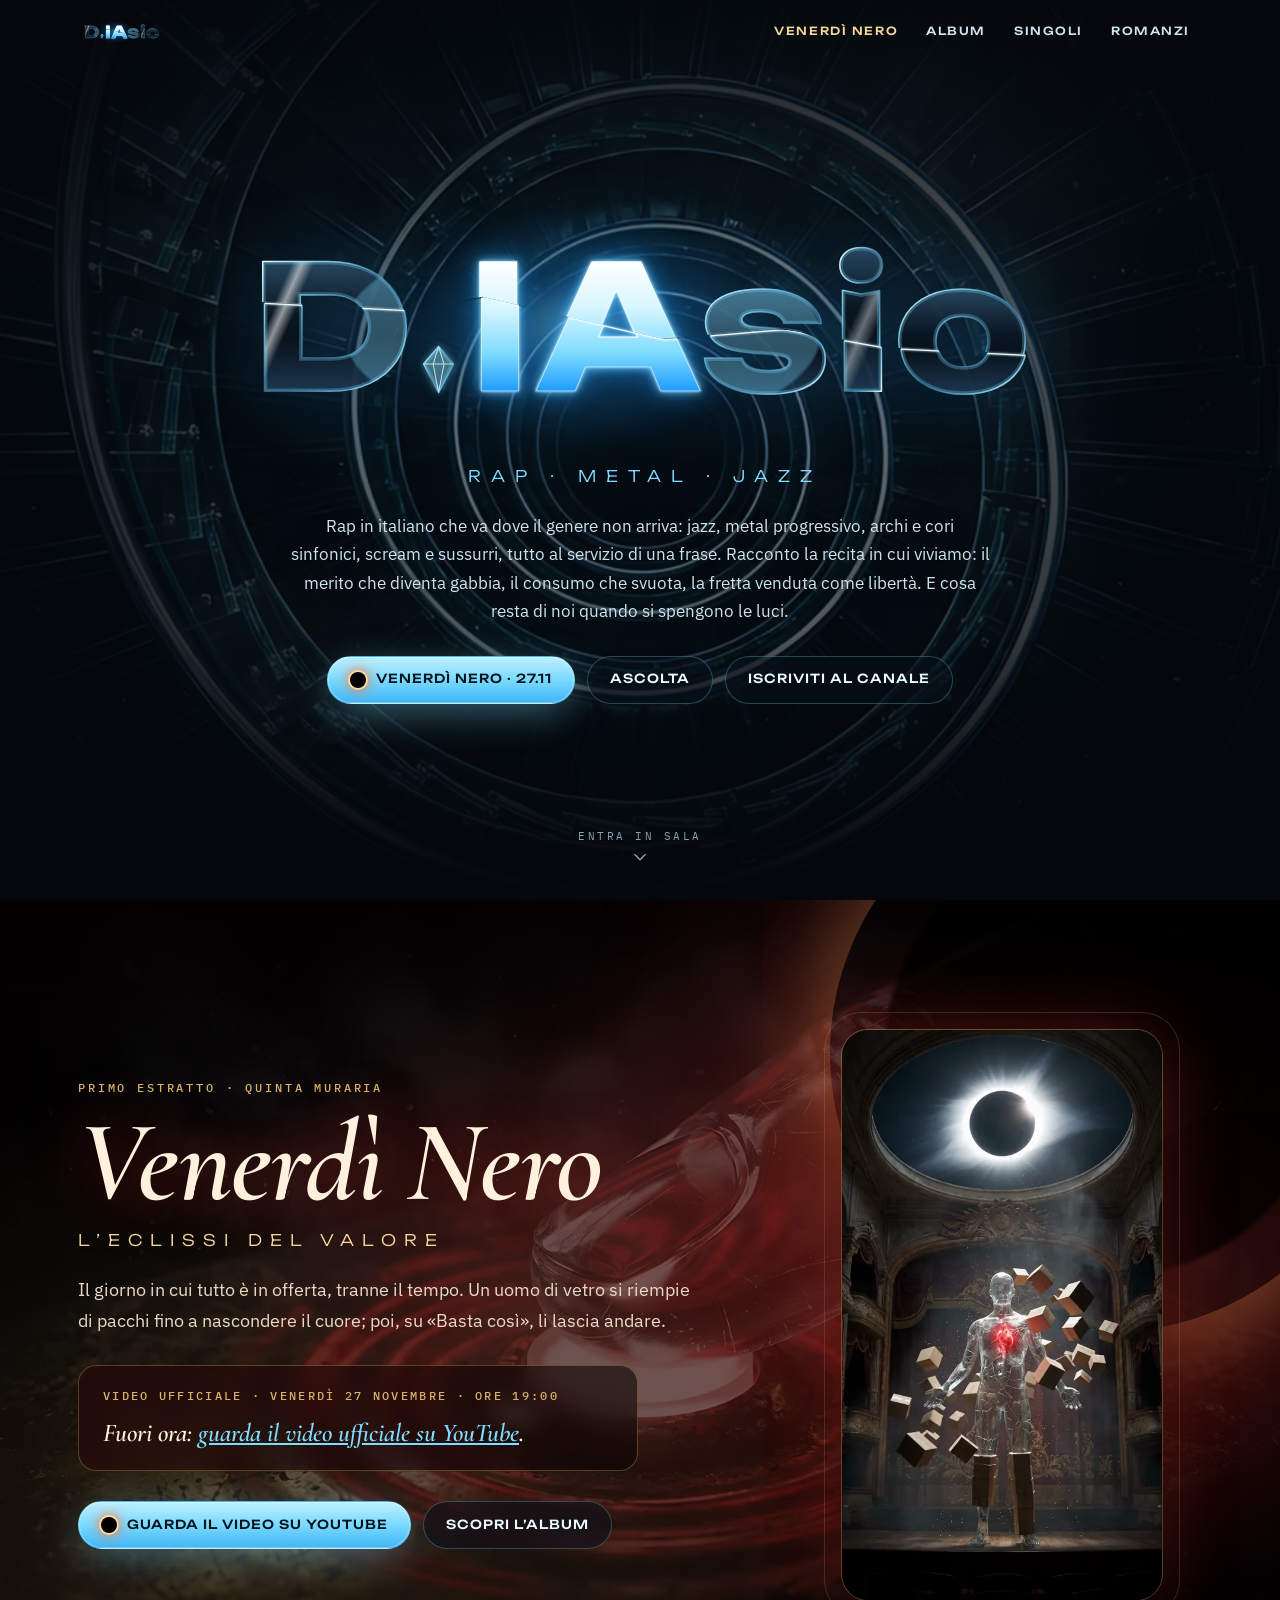
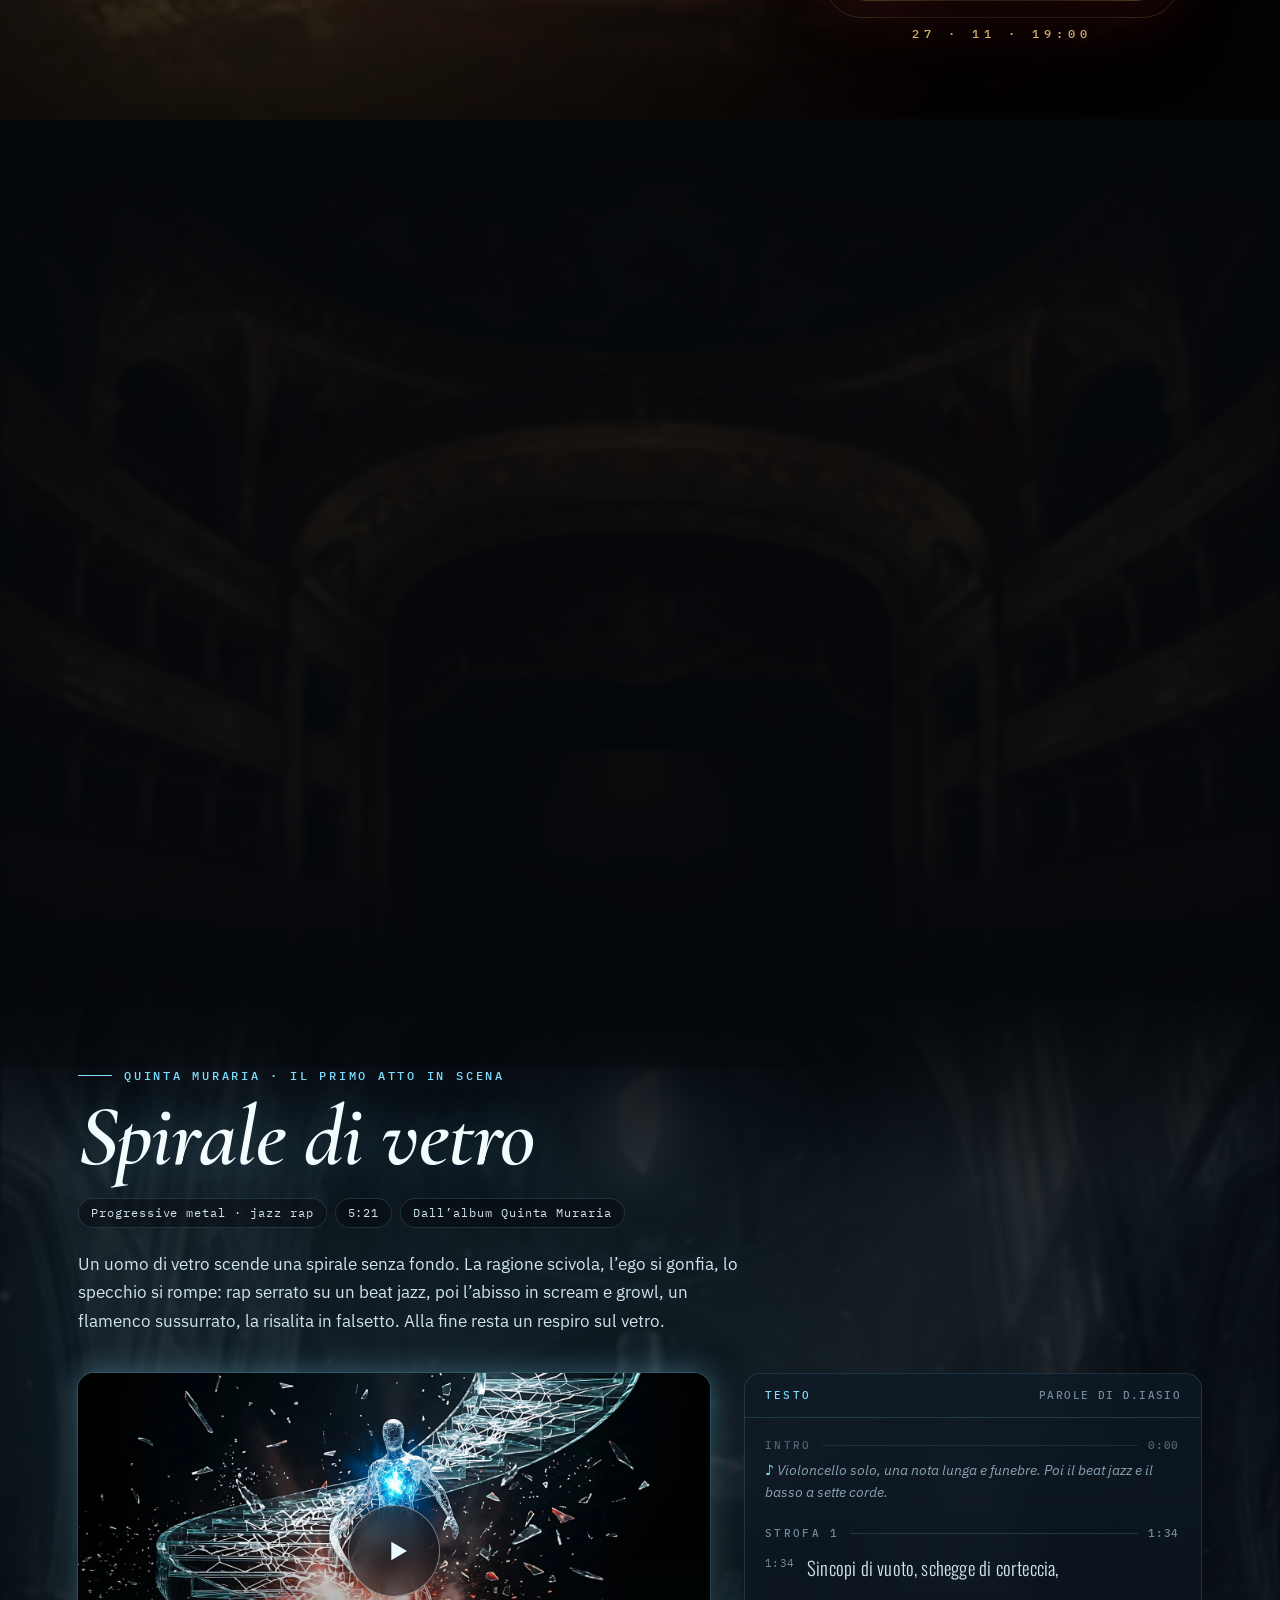
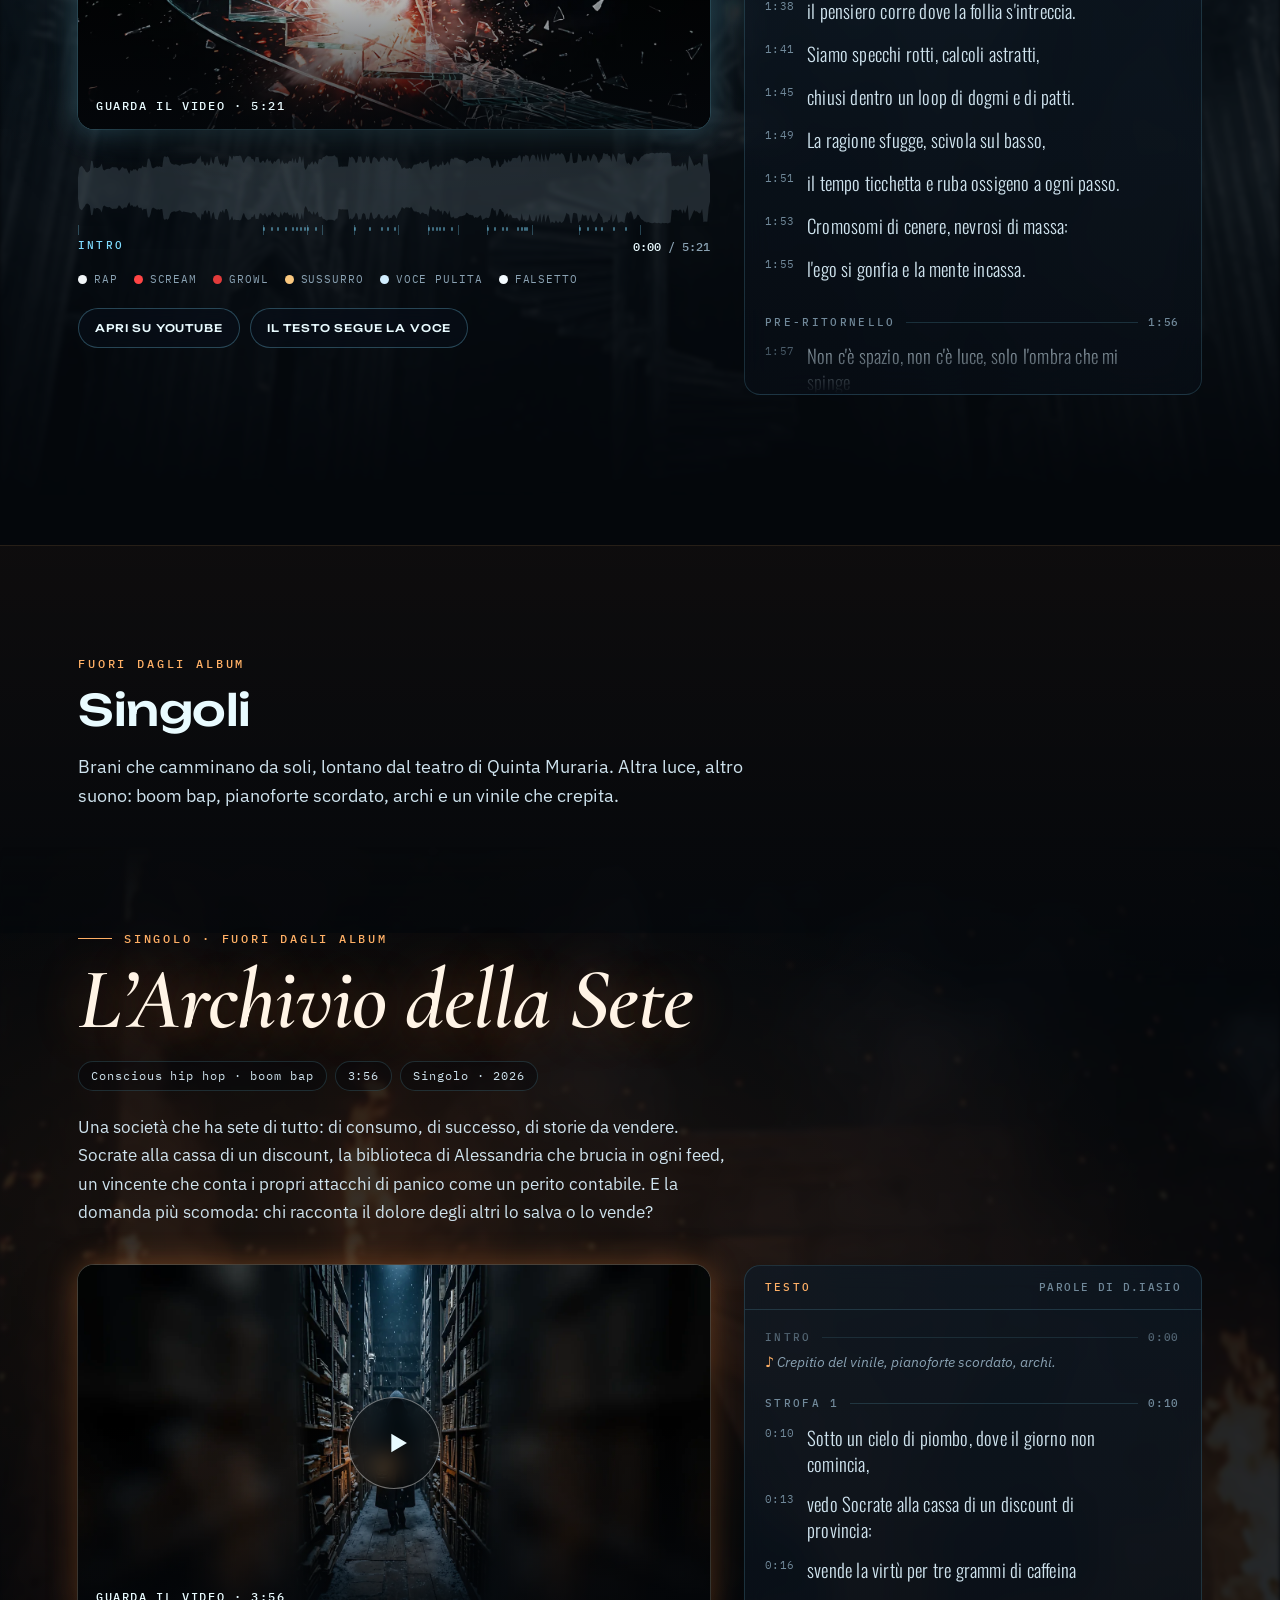
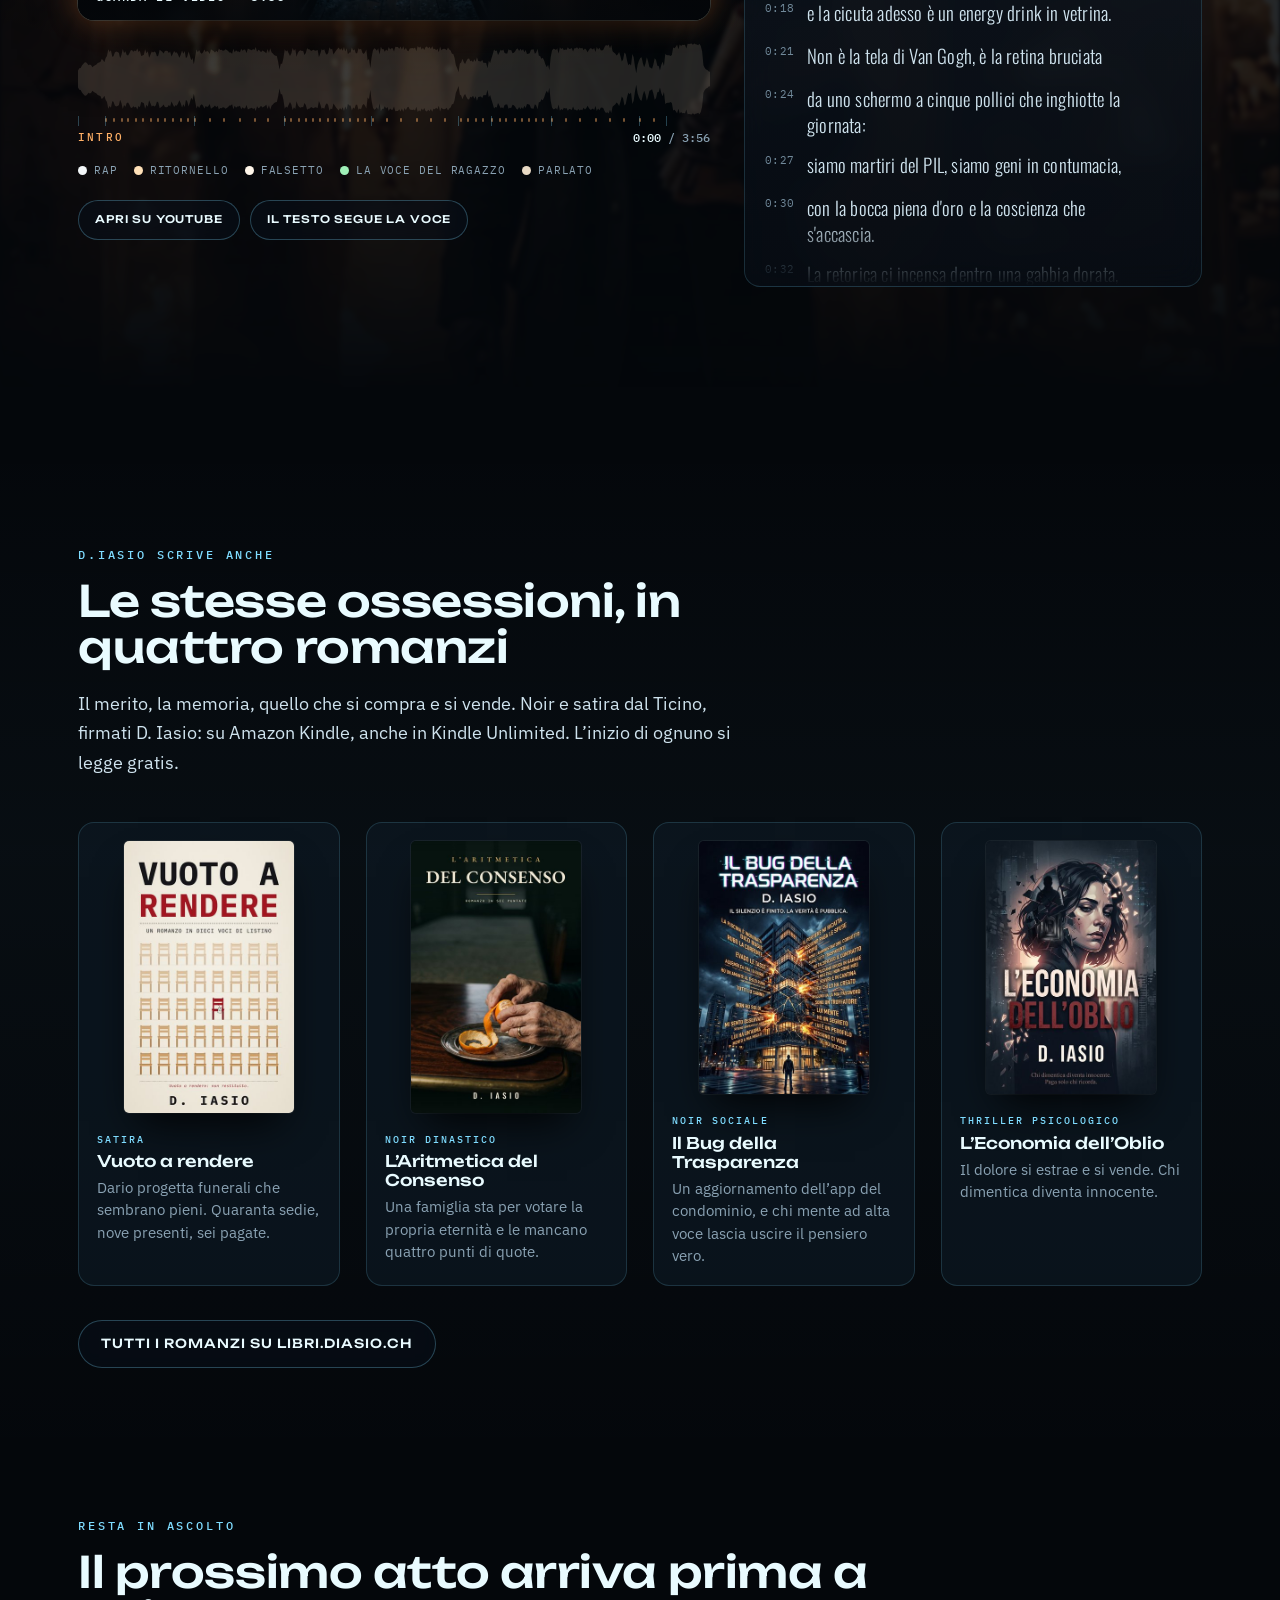
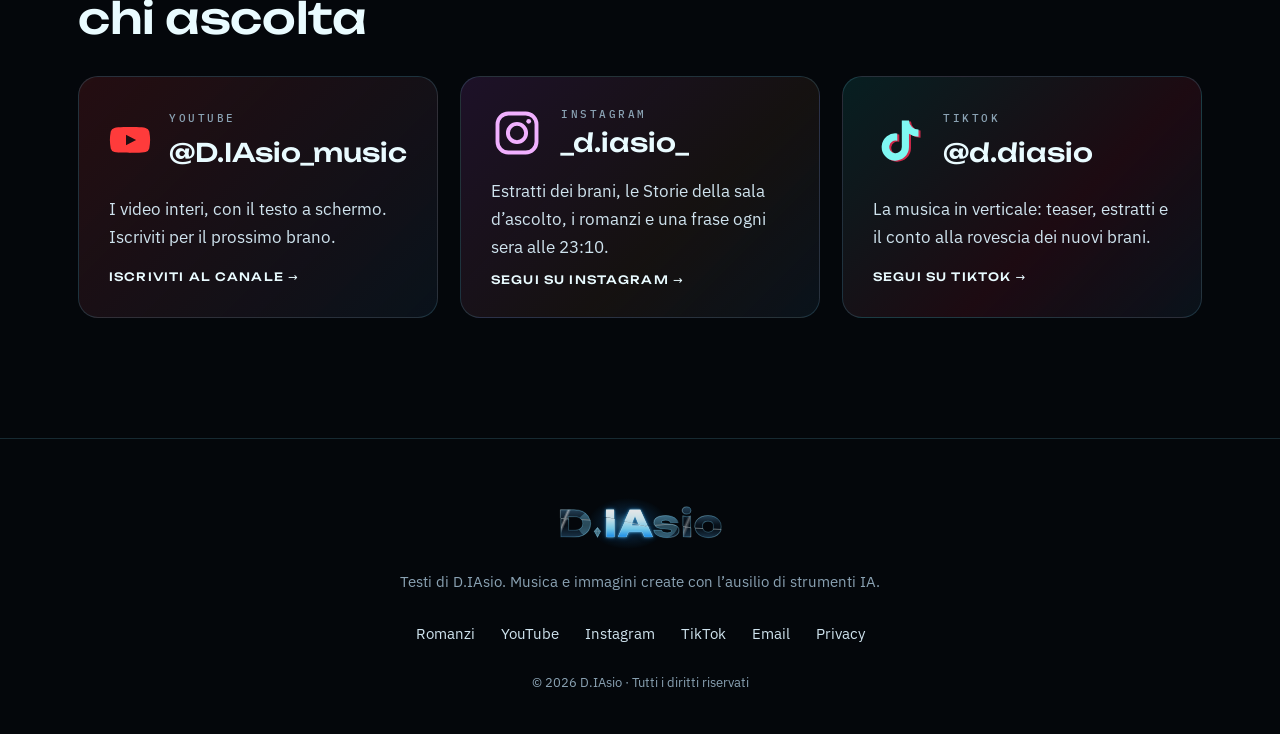
==== commit adfd7c7e: "Venerdì Nero: pulsante e testo puntano alla Premiere YouTube (93KyT6T50sA, 27.11 ore 19:00) Co-Autho" ====
--- a/index.html
+++ b/index.html
@@ -73,10 +73,10 @@
 <div class="conto" data-uscita="2026-11-27T19:00:00+01:00" aria-live="off">
 <p class="conto-quando">Video ufficiale · venerdì 27 novembre · ore 19:00</p>
 <ol class="conto-cifre" aria-hidden="true"><li><b data-u="g">--</b><span>giorni</span></li><li><b data-u="o">--</b><span>ore</span></li><li><b data-u="m">--</b><span>minuti</span></li><li><b data-u="s">--</b><span>secondi</span></li></ol>
-<p class="conto-fuori">Fuori ora. Il video ufficiale è sul canale YouTube.</p>
+<p class="conto-fuori">Fuori ora: <a href="https://www.youtube.com/watch?v=93KyT6T50sA" rel="noopener">guarda il video ufficiale su YouTube</a>.</p>
 </div>
 <div class="btn-row">
-<a class="btn primario btn-vn" href="https://www.youtube.com/@D.IAsio_music?sub_confirmation=1" rel="noopener"><span class="btn-eclissi" aria-hidden="true"></span><span class="vn-cta">Iscriviti per la Premiere</span></a>
+<a class="btn primario btn-vn" href="https://www.youtube.com/watch?v=93KyT6T50sA" rel="noopener"><span class="btn-eclissi" aria-hidden="true"></span><span class="vn-cta">Attiva il promemoria della Premiere</span></a>
 <a class="btn" href="#quinta-muraria">Scopri l’album</a>
 </div>
 </div>
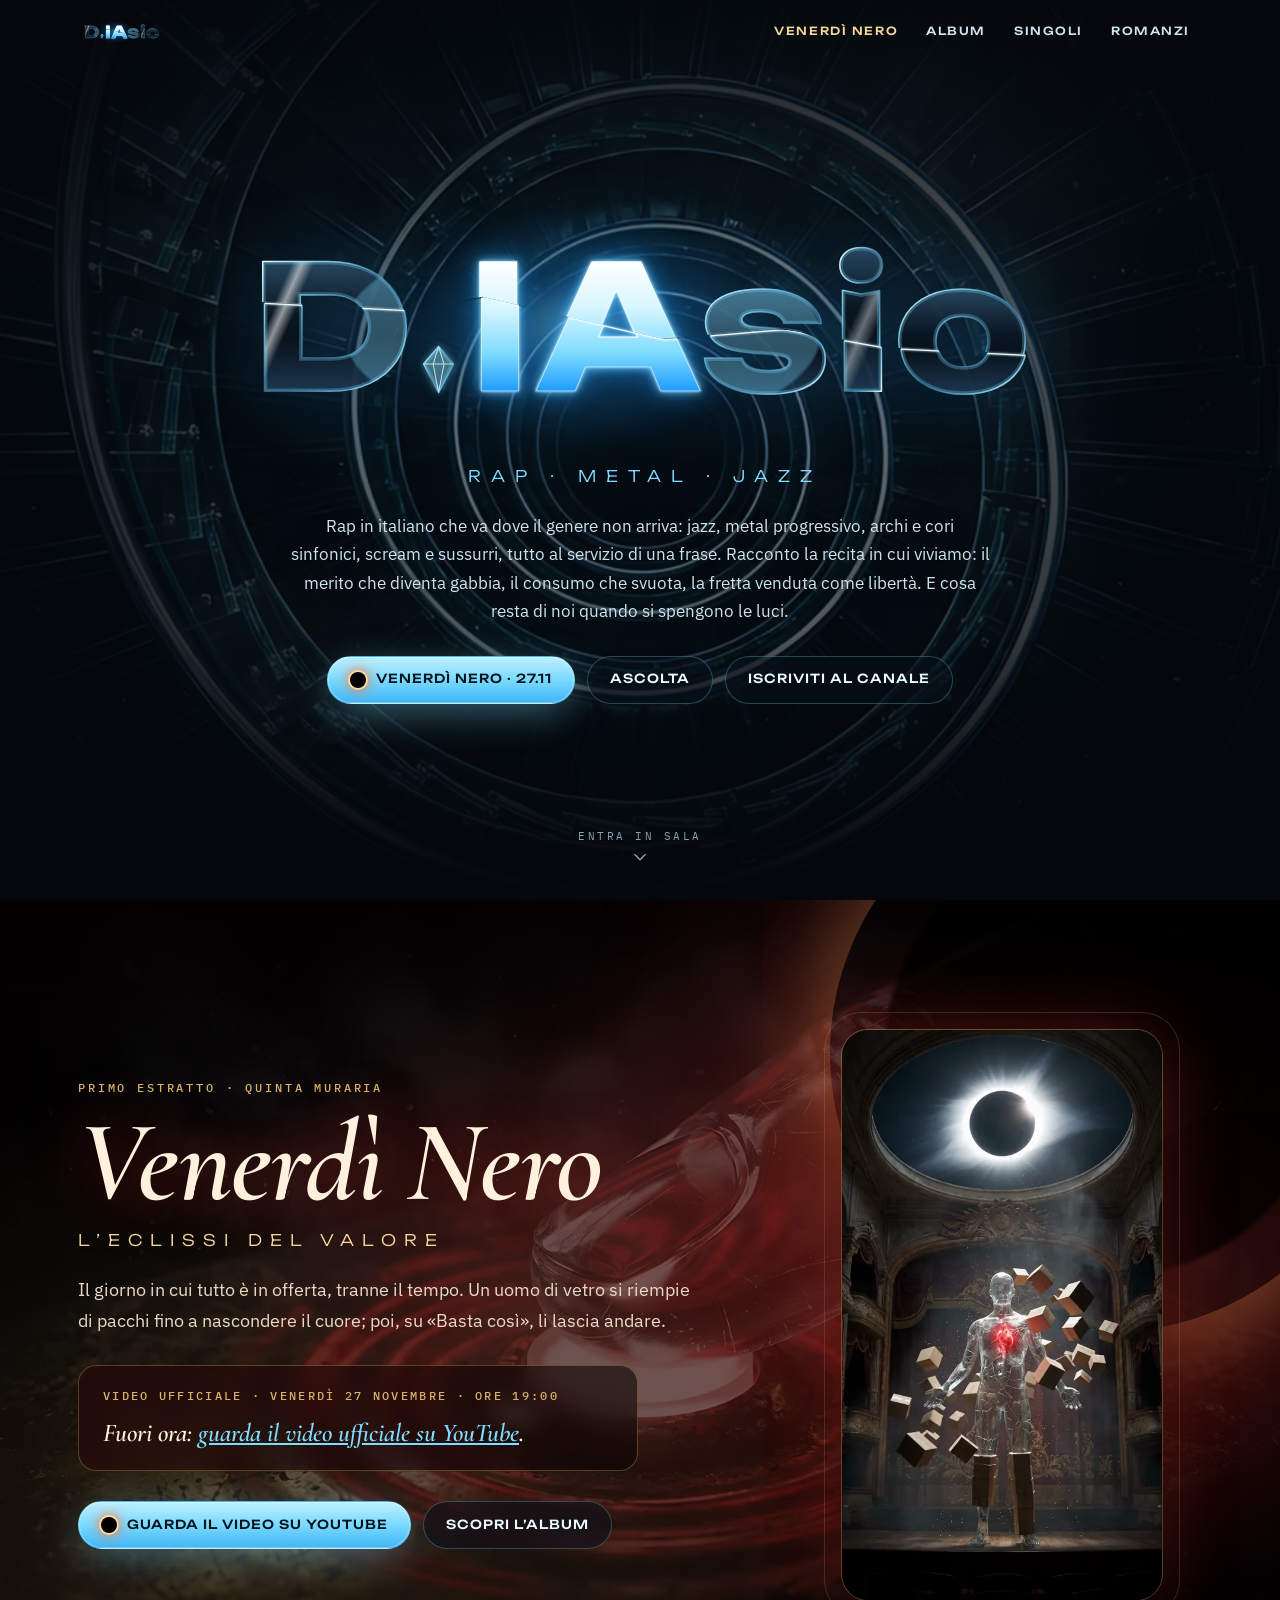
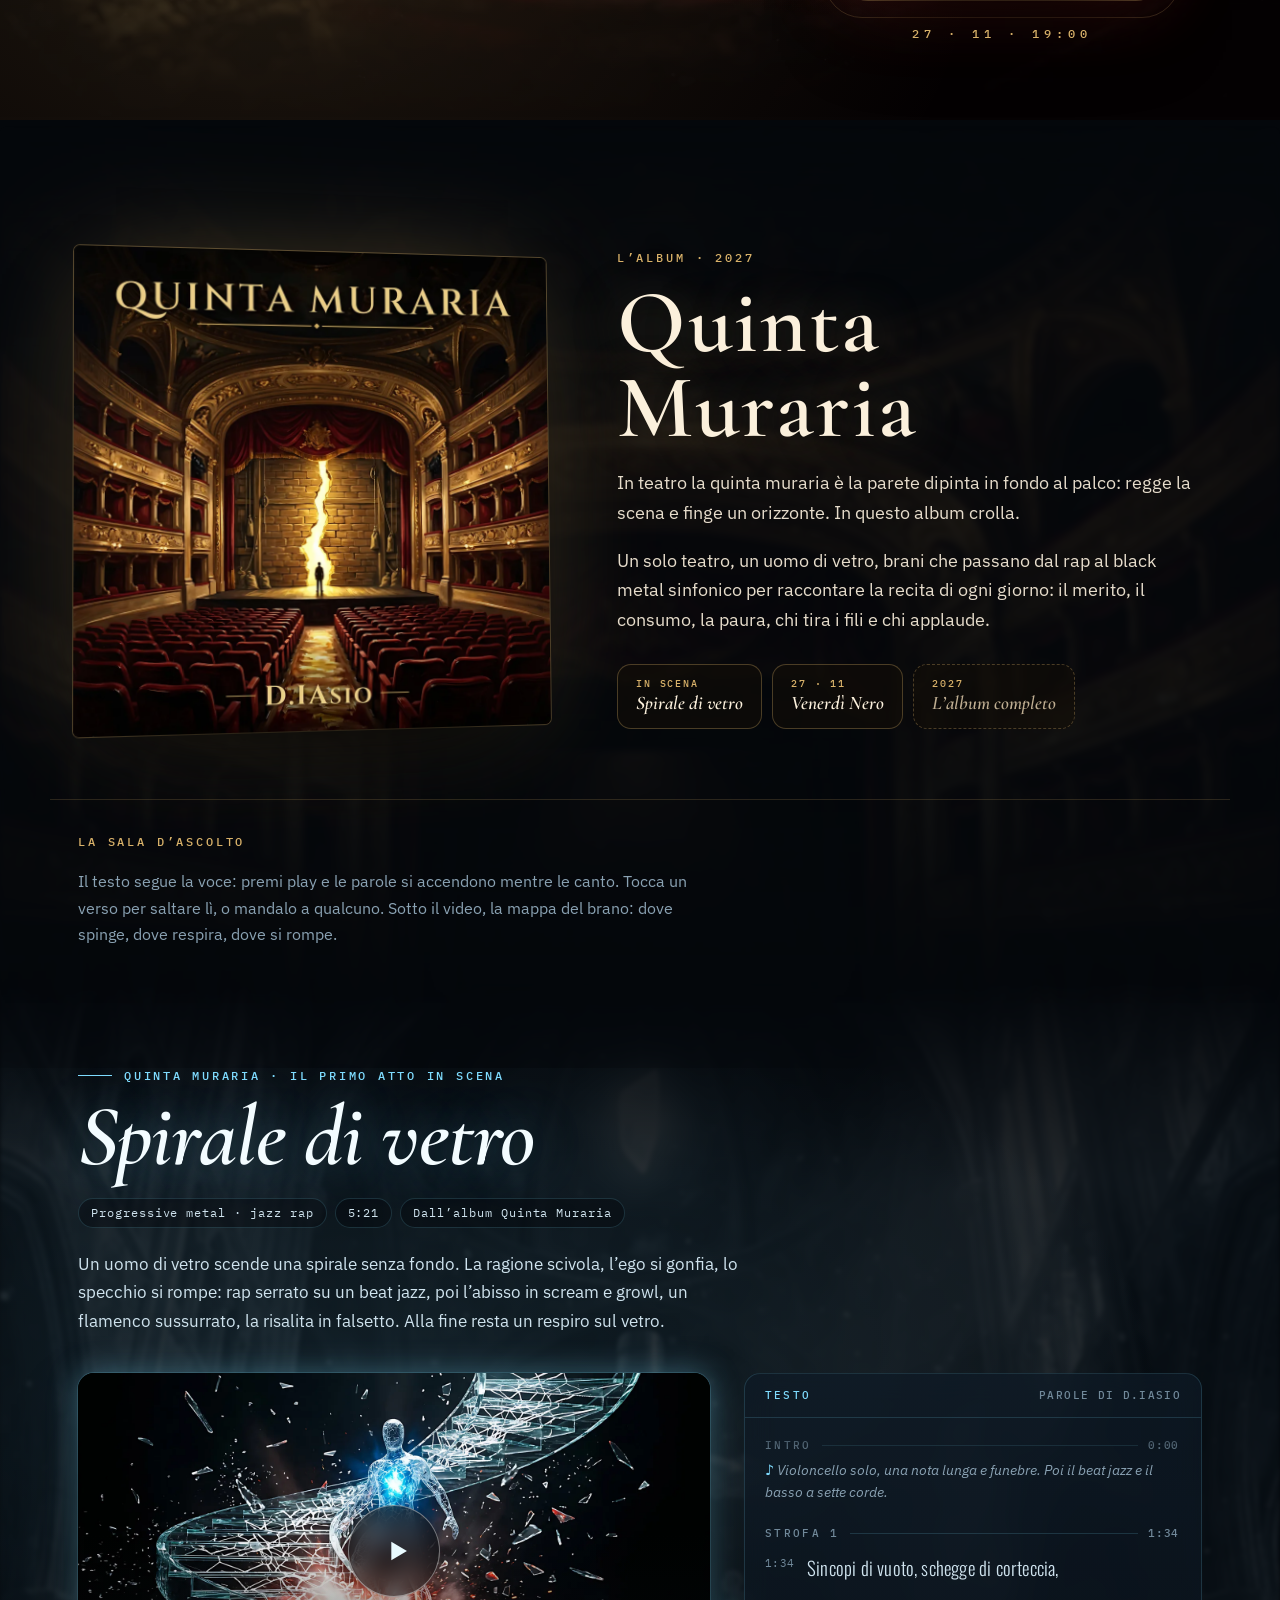
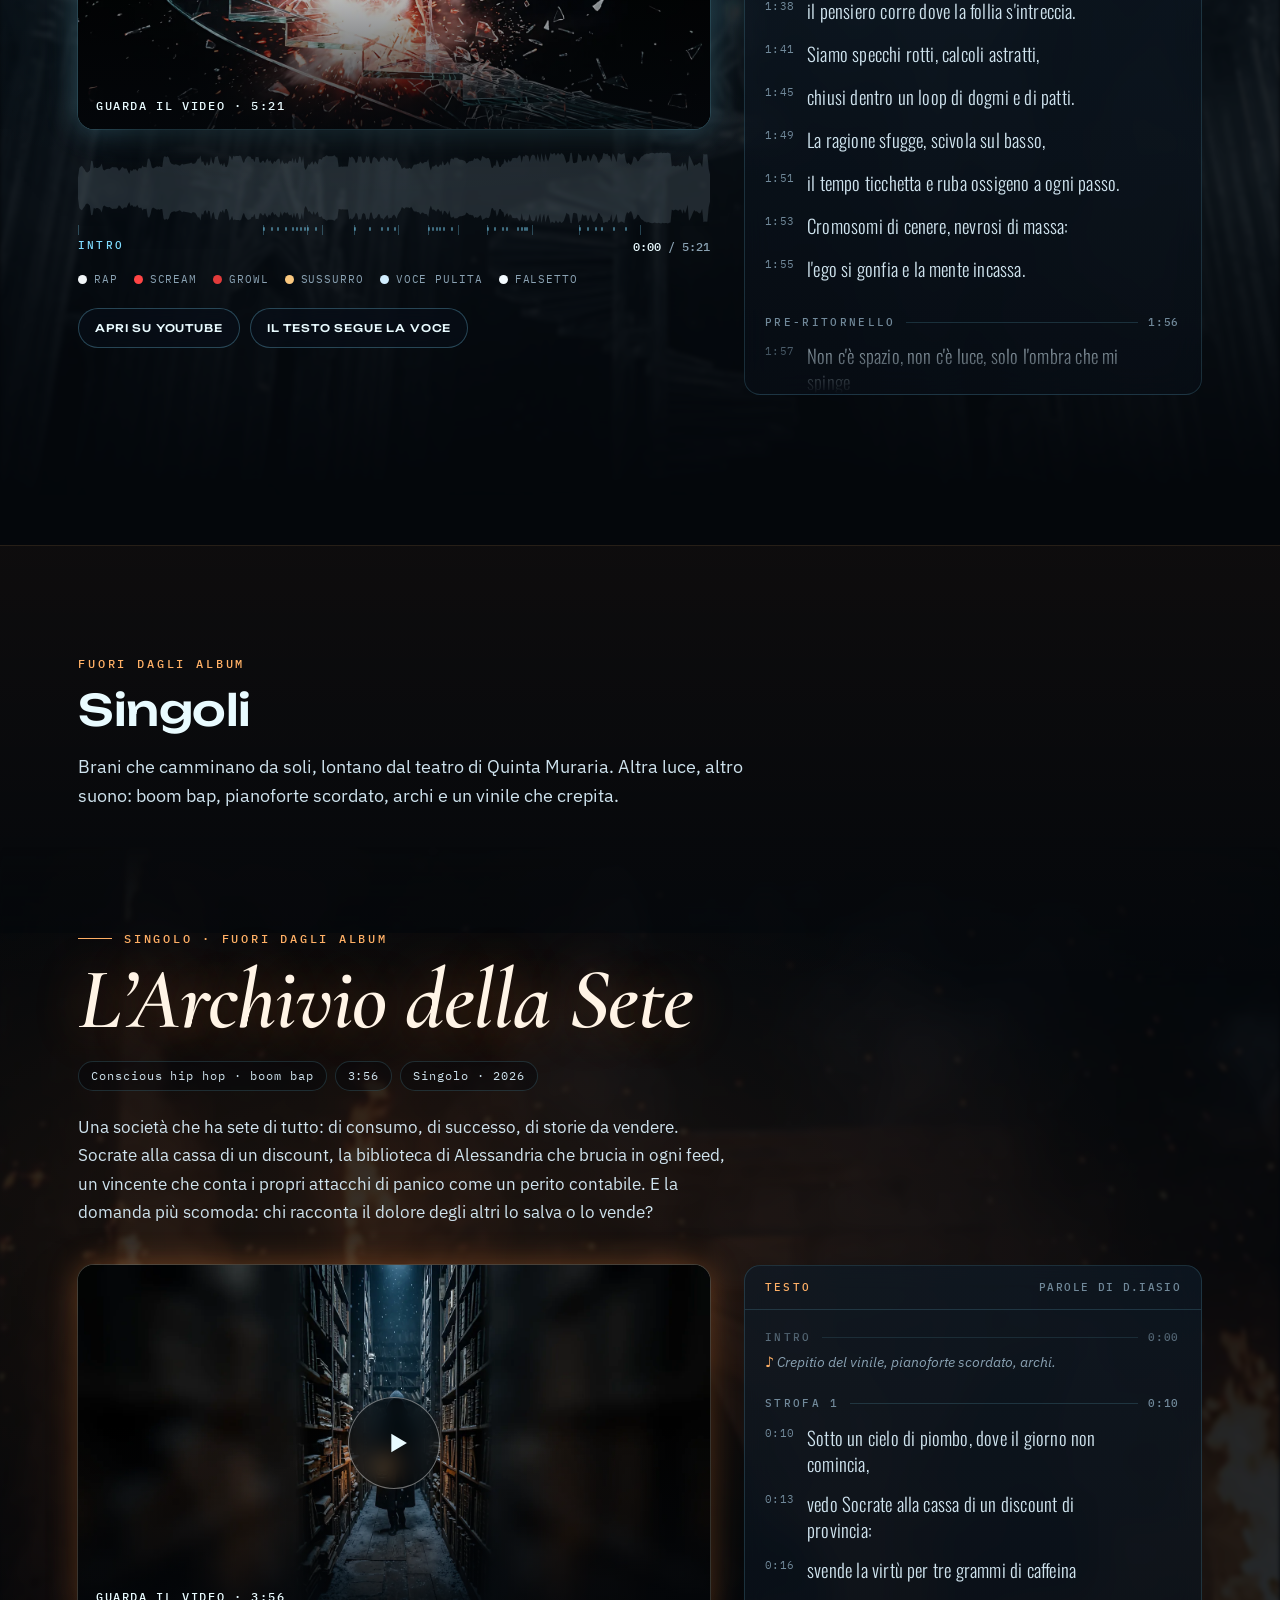
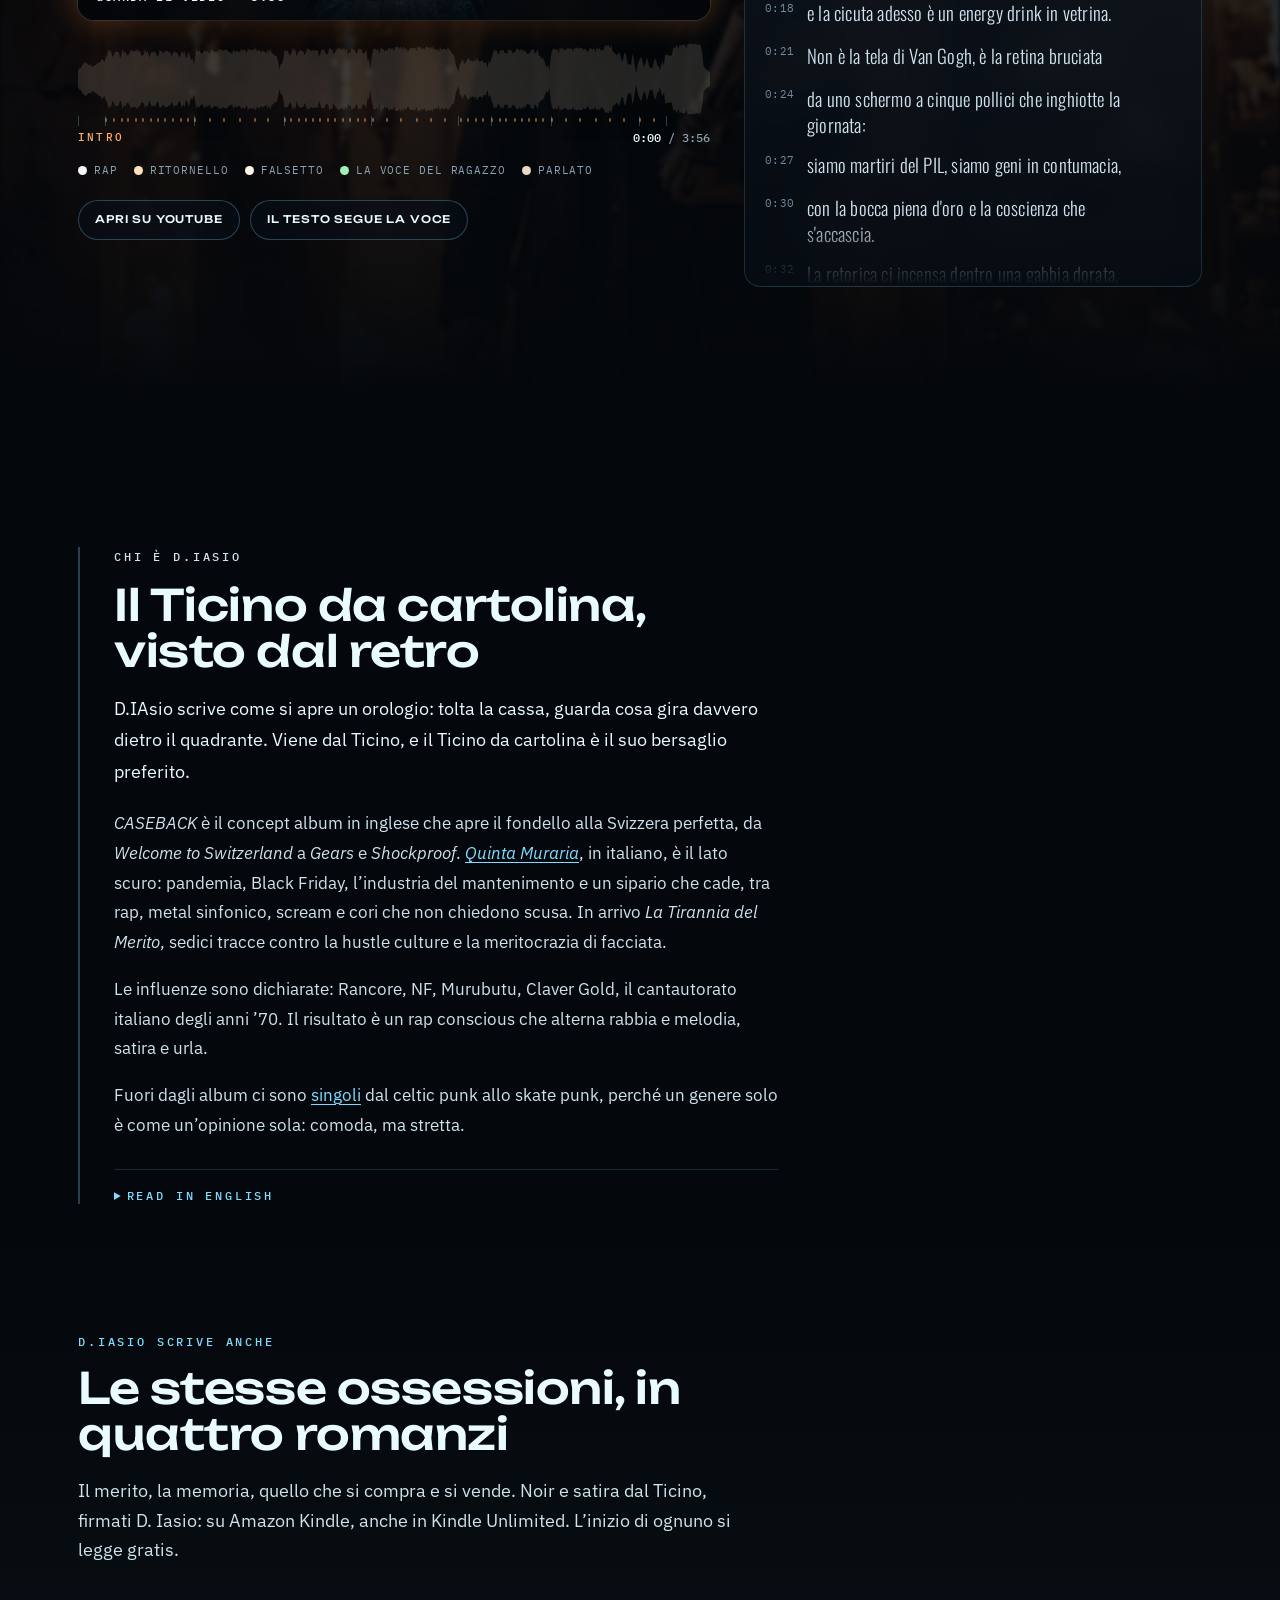
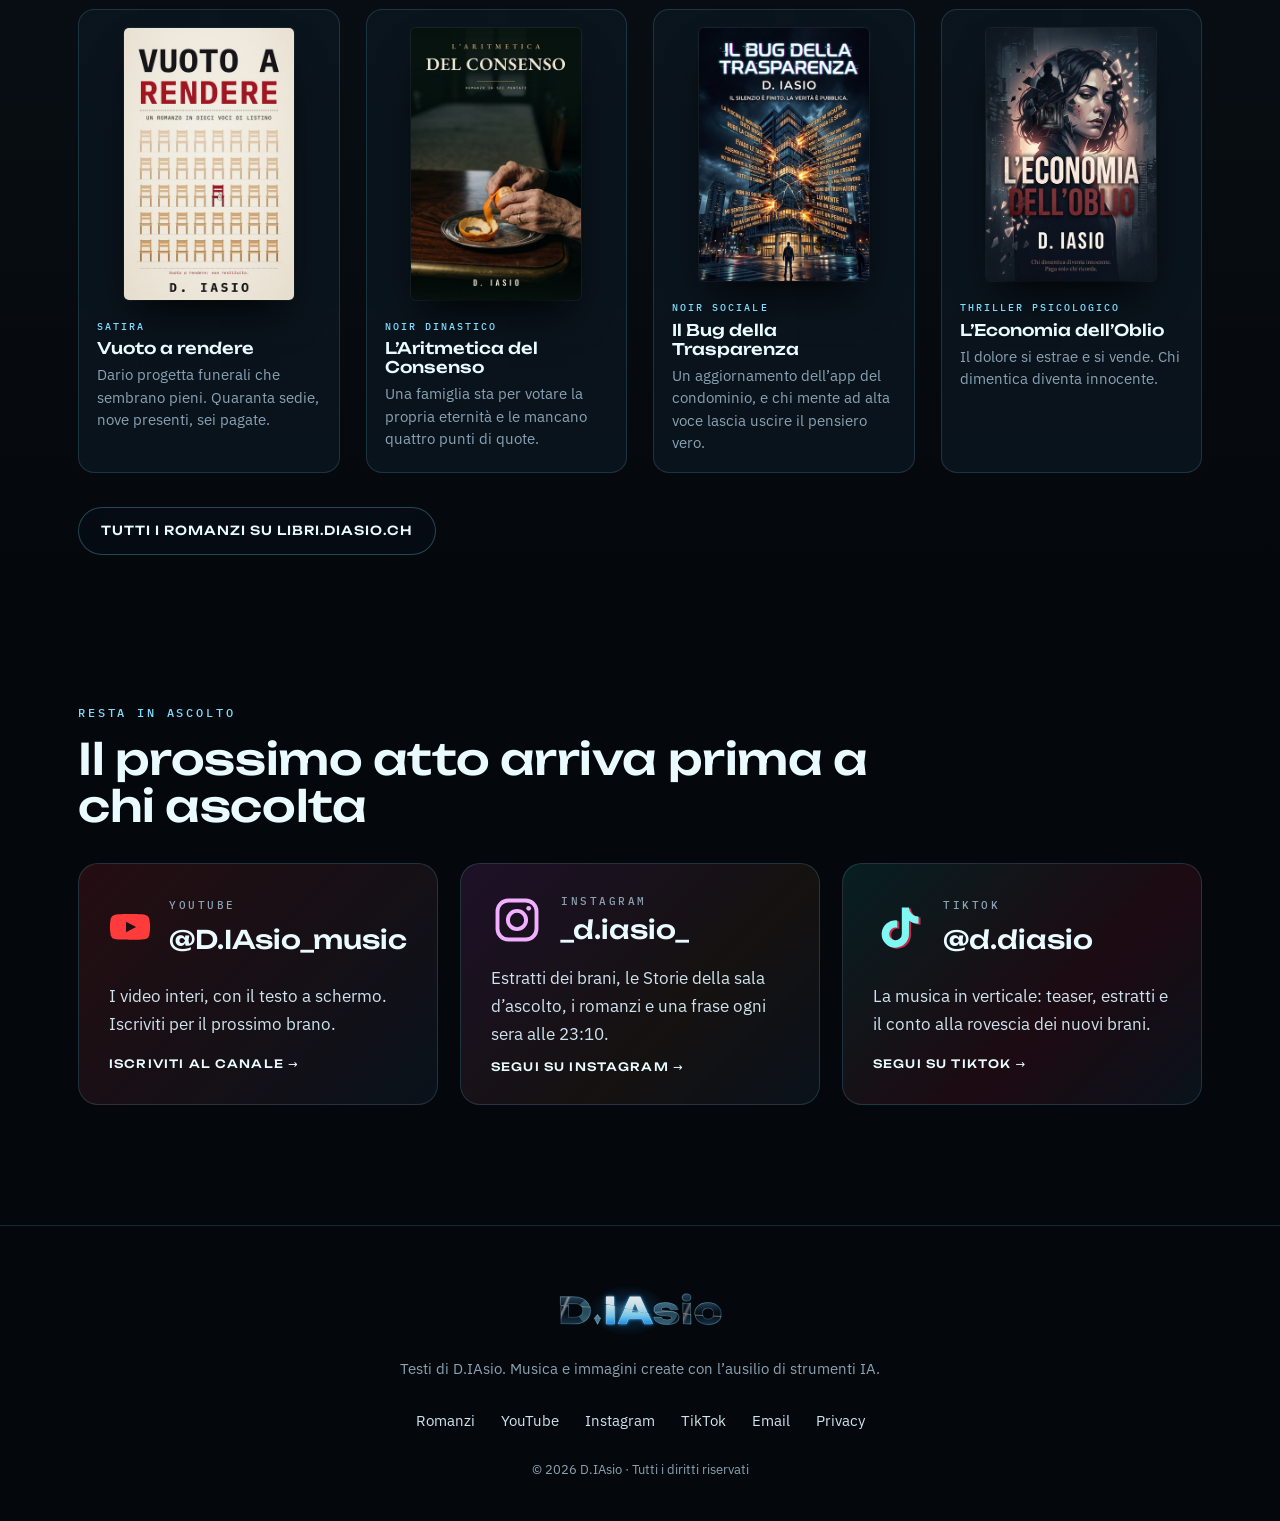
==== commit ff0eefc8: "Sezione «Chi è D.IAsio» con bio IT e versione inglese a richiesta; VERSIONE 20261115a" ====
--- a/index.html
+++ b/index.html
@@ -27,7 +27,7 @@
 <link rel="preload" href="/fonts/ibm-plex-sans-latin-400-normal.woff2" as="font" type="font/woff2" crossorigin>
 <link rel="preload" href="/img/spirale-disco.webp" as="image" type="image/webp">
 <link rel="preload" href="/fonts/cormorant-garamond-latin-600-italic.woff2" as="font" type="font/woff2" crossorigin>
-<link rel="stylesheet" href="/css/site.css?v=20261114a">
+<link rel="stylesheet" href="/css/site.css?v=20261115a">
 <script type="application/ld+json">{"@context": "https://schema.org", "@graph": [{"@type": "MusicGroup", "@id": "https://musica.diasio.ch/#artista", "name": "D.IAsio", "url": "https://musica.diasio.ch/", "genre": ["Hip hop", "Conscious rap", "Progressive metal", "Jazz rap"], "foundingLocation": {"@type": "Place", "name": "Ticino, Svizzera"}, "image": "https://musica.diasio.ch/img/og.jpg", "sameAs": ["https://www.youtube.com/@D.IAsio_music", "https://www.instagram.com/_d.iasio_/", "https://libri.diasio.ch/"]}, {"@type": "MusicAlbum", "name": "Quinta Muraria", "byArtist": {"@id": "https://musica.diasio.ch/#artista"}, "url": "https://musica.diasio.ch/#quinta-muraria", "image": "https://musica.diasio.ch/img/cover-quinta-muraria.webp", "inLanguage": "it", "track": [{"@type": "MusicRecording", "name": "Spirale di vetro", "url": "https://musica.diasio.ch/#spirale-di-vetro"}, {"@type": "MusicRecording", "name": "Venerdì Nero", "url": "https://musica.diasio.ch/#venerdi-nero"}]}, {"@type": "MusicRecording", "name": "L'Archivio della Sete", "duration": "PT3M56S", "inLanguage": "it", "genre": "Conscious hip hop · boom bap", "url": "https://musica.diasio.ch/#larchivio-della-sete", "byArtist": {"@id": "https://musica.diasio.ch/#artista"}, "sameAs": "https://www.youtube.com/watch?v=AfqDMkfEWsQ"}, {"@type": "MusicRecording", "name": "Spirale di vetro", "duration": "PT5M21S", "inLanguage": "it", "genre": "Progressive metal · jazz rap", "url": "https://musica.diasio.ch/#spirale-di-vetro", "byArtist": {"@id": "https://musica.diasio.ch/#artista"}, "sameAs": "https://www.youtube.com/watch?v=GMXOeERJDZ0"}]}</script>
 </head>
 <body>
@@ -320,6 +320,26 @@
 </article>
 </section>
 
+<section id="chi" class="chi" aria-labelledby="t-chi">
+<div class="wrap">
+<div class="chi-testo rv">
+<p class="kicker">Chi è D.IAsio</p>
+<h2 id="t-chi">Il Ticino da cartolina, visto dal retro</h2>
+<p class="lead">D.IAsio scrive come si apre un orologio: tolta la cassa, guarda cosa gira davvero dietro il quadrante. Viene dal Ticino, e il Ticino da cartolina è il suo bersaglio preferito.</p>
+<p><em>CASEBACK</em> è il concept album in inglese che apre il fondello alla Svizzera perfetta, da <em>Welcome to Switzerland</em> a <em>Gears</em> e <em>Shockproof</em>. <a href="#quinta-muraria"><em>Quinta Muraria</em></a>, in italiano, è il lato scuro: pandemia, Black Friday, l’industria del mantenimento e un sipario che cade, tra rap, metal sinfonico, scream e cori che non chiedono scusa. In arrivo <em>La Tirannia del Merito</em>, sedici tracce contro la hustle culture e la meritocrazia di facciata.</p>
+<p>Le influenze sono dichiarate: Rancore, NF, Murubutu, Claver Gold, il cantautorato italiano degli anni ’70. Il risultato è un rap conscious che alterna rabbia e melodia, satira e urla.</p>
+<p>Fuori dagli album ci sono <a href="#singoli">singoli</a> dal celtic punk allo skate punk, perché un genere solo è come un’opinione sola: comoda, ma stretta.</p>
+<details class="chi-en" lang="en">
+<summary>Read in English</summary>
+<p>D.IAsio writes the way you open a watch: case off, he looks at what really turns behind the dial. He comes from Ticino, and postcard Switzerland is his favourite target.</p>
+<p><em>CASEBACK</em> is the English-language concept album that unscrews the back of the perfect Swiss picture, from <em>Welcome to Switzerland</em> to <em>Gears</em> and <em>Shockproof</em>. <em>Quinta Muraria</em>, in Italian, is the dark side: the pandemic, Black Friday, the maintenance industry and a curtain coming down, through rap, symphonic metal, screams and choirs that don’t apologise. Coming next: <em>La Tirannia del Merito</em> (“The Tyranny of Merit”), sixteen tracks against hustle culture and fake meritocracy.</p>
+<p>Influences on the record: Rancore, NF, Murubutu, Claver Gold and 1970s Italian songwriters. The result is conscious rap that swings between rage and melody, satire and screams.</p>
+<p>Outside the albums there are singles from celtic punk to skate punk, because one genre is like one opinion: comfortable, but tight.</p>
+</details>
+</div>
+</div>
+</section>
+
 <section id="romanzi" class="romanzi" aria-labelledby="t-romanzi">
 <div class="wrap">
 <div class="romanzi-intro rv">
@@ -389,6 +409,6 @@
 <div class="avviso" role="status" aria-live="polite"></div>
 
 <script type="application/json" id="dati-brani">{"archivio":{"yt":"AfqDMkfEWsQ","titolo":"L’Archivio della Sete","slug":"larchivio-della-sete","durata":236.04,"sezioni":[[0,"Intro"],[10.1,"Strofa 1"],[43.5,"Ritornello"],[76.8,"Strofa 2"],[109.6,"Ritornello"],[141.9,"Strofa 3"],[154.1,"Strofa 4"],[176.5,"Ritornello"],[209.4,"Outro"],[219.6,"Finale"]],"righe":[[10.15,12.93],[12.99,15.69],[15.99,18.35],[18.37,20.91],[21.15,23.72],[24.02,26.66],[26.78,29.44],[29.52,32.24],[32.3,34.84],[35.02,37.66],[37.95,40.43],[40.69,43.21],[43.51,48.61],[48.97,54.12],[54.2,59.66],[60.06,65.14],[65.54,69.47],[70.71,74.97],[76.81,78.99],[79.07,81.73],[82.07,84.48],[84.6,87.24],[87.54,90.0],[90.06,92.76],[92.9,95.54],[95.78,98.42],[98.47,101.33],[101.37,104.01],[104.03,106.51],[106.81,109.07],[109.61,114.72],[115.06,120.2],[120.28,125.72],[126.12,131.23],[131.65,135.57],[136.81,141.05],[142.49,145.09],[145.22,147.86],[148.2,150.62],[150.78,153.34],[154.12,156.82],[157.08,159.62],[159.66,162.39],[162.67,165.13],[165.37,167.89],[168.19,170.49],[170.85,173.31],[173.37,176.04],[176.5,181.54],[181.9,187.04],[187.12,192.57],[192.99,198.07],[198.47,202.39],[203.63,207.92],[209.46,213.06],[214.84,219.1]],"energia":[1,3,5,6,6,6,6,6,6,6,6,6,7,7,11,13,14,14,12,12,13,18,19,19,16,15,17,17,17,18,19,18,16,15,14,14,14,13,12,10,10,10,11,12,13,13,13,13,12,11,9,9,7,6,6,8,9,10,9,9,10,10,11,11,11,11,12,12,12,13,15,16,16,16,16,17,17,17,18,17,17,17,19,19,19,19,24,30,31,29,23,18,17,23,31,33,31,21,13,9,14,20,30,33,34,36,35,37,31,32,55,74,77,75,58,56,56,59,57,50,50,70,71,69,53,44,42,35,27,26,33,42,42,38,32,32,38,47,69,73,73,63,49,48,48,49,46,44,61,71,71,65,41,40,38,34,25,20,31,40,44,45,39,39,46,60,77,76,74,58,52,48,51,51,50,47,65,67,63,50,39,41,40,37,32,30,42,47,47,43,38,38,49,70,78,74,62,43,50,67,72,72,51,57,68,67,61,40,43,45,60,68,68,65,54,59,61,58,56,57,67,79,79,74,58,53,53,55,54,52,50,65,67,69,59,41,34,28,29,36,38,48,48,46,44,36,39,49,71,78,74,65,49,43,47,52,53,48,54,65,67,63,43,39,37,31,23,29,42,50,48,41,31,34,46,56,75,75,70,55,44,44,50,52,51,46,63,70,70,62,46,43,38,31,27,31,43,46,43,40,33,39,48,67,75,72,64,47,50,65,70,71,50,48,62,62,58,33,38,45,57,67,69,67,52,53,55,53,53,55,63,78,79,72,56,45,45,49,51,47,45,60,69,68,62,45,43,35,29,31,36,49,50,51,49,42,41,48,64,74,72,67,52,47,43,47,47,45,46,65,67,64,45,38,38,35,26,22,29,38,43,46,38,35,40,55,72,74,65,54,43,45,48,50,47,46,58,66,66,61,45,42,36,28,22,22,33,37,38,38,34,40,48,62,69,62,48,25,31,30,28,25,23,24,18,20,28,35,38,34,25,13,4,5,18,31,39,38,36,36,39,61,76,83,76,58,52,53,54,51,50,64,71,70,65,45,42,42,61,66,63,53,41,38,37,36,42,52,60,74,75,76,65,58,59,60,57,50,49,68,69,66,52,39,38,44,64,66,66,53,44,46,42,46,51,55,71,80,81,78,65,60,57,55,50,46,59,70,70,64,48,45,46,58,65,68,65,54,52,52,47,47,54,65,79,80,78,66,56,64,68,68,63,56,71,73,71,61,52,52,56,69,71,71,62,57,59,59,62,62,63,73,80,79,74,59,54,56,57,53,52,62,71,67,63,49,45,39,48,60,59,54,42,43,46,47,51,48,53,72,78,80,69,55,53,55,55,52,52,68,70,66,58,48,49,50,67,69,65,53,45,51,49,47,51,56,67,76,80,77,61,55,59,62,60,58,65,75,73,70,57,55,52,60,72,72,69,56,51,51,46,47,51,60,80,84,83,69,55,68,74,74,68,52,66,72,70,65,53,58,61,77,79,77,68,59,65,65,62,62,65,81,90,88,79,61,53,54,59,59,55,55,74,75,73,51,45,51,63,74,74,68,51,48,52,46,43,42,54,83,88,83,66,49,45,47,50,47,45,59,70,69,58,37,39,43,67,74,78,68,58,58,56,49,47,48,66,85,85,80,60,53,53,51,50,48,49,49,48,47,46,45,43,39,37,35,33,39,42,44,42,38,38,38,35,31,23,17,13,11,7,4,2,1,7,15,17,16,11,11,12,13,15,15,16,19,22,32,34,40,38,62,80,83,76,52,47,49,58,58,55,56,72,73,74,60,45,37,29,27,29,37,49,49,51,47,46,47,51,72,81,82,76,58,55,61,65,63,60,67,74,77,73,54,43,36,30,32,34,44,51,56,57,47,44,45,54,77,79,80,64,55,56,61,61,55,53,69,72,68,57,51,52,48,41,35,38,48,51,52,51,49,49,53,71,82,81,75,59,64,73,75,70,51,59,74,75,72,55,50,51,65,72,70,66,58,61,62,59,59,59,65,81,83,77,57,41,43,58,62,63,55,67,72,74,62,44,41,35,28,29,36,54,55,51,41,34,41,49,74,88,86,79,60,57,56,62,61,59,64,77,78,76,53,44,40,34,28,31,44,56,55,50,41,44,51,66,88,89,87,68,61,64,70,71,66,63,76,79,78,67,52,48,45,39,36,38,55,58,58,52,48,49,53,74,86,83,74,53,56,76,86,85,67,63,79,81,79,55,50,53,71,77,76,74,65,66,63,56,55,61,69,87,90,84,67,50,49,59,63,63,61,72,79,78,71,53,49,47,38,40,44,56,57,55,51,39,42,55,76,90,89,82,64,57,59,64,62,60,60,82,83,77,53,44,48,49,50,50,46,51,51,55,49,41,45,60,84,88,86,76,61,59,66,69,66,61,69,79,79,71,50,48,47,40,35,36,52,54,52,48,41,50,57,73,84,81,64,29,14,17,24,29,31,33,29,27,27,23,17,9,3,1,1,8,25,41,49,48,48,49,54,75,88,93,82,66,63,64,65,61,59,75,85,83,73,51,47,47,72,83,82,71,58,50,45,34,38,50,69,87,88,88,72,65,65,71,68,59,53,77,80,79,63,47,43,50,75,78,79,61,53,59,53,50,51,60,83,91,89,82,67,66,69,71,65,59,69,84,85,81,62,56,56,72,82,81,76,65,60,60,51,51,58,71,92,93,91,75,63,78,90,90,79,62,81,88,87,75,60,62,68,85,90,89,80,67,66,65,66,67,69,85,93,92,83,63,60,64,68,64,62,68,85,85,80,61,50,46,59,75,76,71,61,54,56,50,53,56,66,89,92,92,77,62,63,70,71,65,63,83,88,84,73,57,58,60,80,86,85,73,63,63,58,52,56,63,79,92,97,94,78,72,74,77,73,68,72,90,90,89,71,61,55,63,81,86,85,74,65,64,54,54,59,67,86,89,88,76,66,82,92,92,82,66,79,85,84,75,60,64,69,87,92,91,83,70,66,64,63,68,74,89,96,93,84,66,60,60,66,64,58,60,83,86,83,59,50,54,66,80,80,74,61,56,59,51,47,48,59,86,91,88,78,66,64,66,67,60,54,69,79,78,68,49,51,53,76,85,87,78,64,60,57,50,50,54,72,91,91,88,70,66,66,67,67,66,65,65,65,64,62,61,58,54,49,46,43,44,45,46,46,46,45,42,36,31,26,24,22,17,10,5,2,1,4,7,9,8,4,1,1,0,2,9,13,18,17,16,15,16,17,23,31,35,36,24,16,15,21,21,18,15,14,15,15,12,12,12,13,24,28,31,24,28,31,30,27,21,18,31,37,38,33,20,13,14,24,28,29,25,19,14,15,17,19,18,20,27,31,31,23,22,22,17,17,18,21,33,39,39,31,24,20,19,22,22,23,19,20,20,20,15,15,14,27,27,28,23,24,24,22,14,9,10,19,29,30,30,12,6,6,16,19,19,18,7,7,6,5,5,5,11,27,28,28,15,15,15,11,14,25,30,30,29,30,30,36,38,36,52,64,76,74,59,56,56,63,62,57,59,70,72,70,50,44,45,44,40,38,44,52,58,58,49,46,48,55,74,76,71,62,55,57,63,64,63,59,69,73,70,62,47,48,47,45,41,39,51,55,53,48,37,42,48,67,77,75,71,54,59,63,68,66,60,57,70,70,67,57,54,52,48,44,45,46,54,53,54,50,48,49,54,68,72,73,68,59,68,78,79,76,62,66,72,69,66,53,54,54,68,74,74,71,64,66,63,55,56,61,69,77,75,70,52,45,48,58,60,59,58,69,70,66,56,50,49,41,32,31,38,53,56,57,47,39,39,49,70,76,69,64,56,59,63,67,65,66,70,78,77,74,58,50,44,43,44,48,54,60,59,53,44,44,54,65,84,82,69,44,32,35,41,41,40,34,33,40,41,38,31,21,12,19,30,38,37,34,28,24,20,19,23,22,19,11,6,5,5,4,6,10,11,12,12,14,13,10,8,4,3,0,1,10,26,41,46,45,46,46,59,75,84,86,71,64,64,67,65,60,58,77,82,81,70,56,54,59,77,81,79,65,53,49,42,44,52,63,80,85,82,78,68,69,71,71,64,60,71,82,81,77,62,57,52,65,80,81,76,62,57,58,49,50,60,73,87,87,86,76,72,72,73,71,63,61,80,83,82,72,58,57,63,78,81,81,70,60,56,51,47,52,63,80,86,81,75,62,67,80,83,81,68,72,84,83,78,60,61,67,78,83,83,81,71,64,64,65,68,75,84,90,88,78,64,59,62,66,65,62,60,78,80,76,67,56,53,53,71,75,74,61,52,53,49,50,52,58,76,84,84,79,65,66,70,71,66,63,73,83,82,77,60,58,58,72,80,80,74,64,58,58,47,49,62,72,86,86,85,72,66,65,69,67,62,61,80,82,80,71,58,55,54,71,77,78,69,58,55,49,45,51,61,81,85,80,74,70,85,98,100,93,78,84,98,97,90,73,71,76,95,100,100,95,81,69,70,71,76,82,90,100,98,88,69,56,55,55,55,52,51,51,54,52,48,44,48,50,49,47,40,32,36,44,49,50,44,41,40,45,49,55,62,63,58,46,34,26,22,21,20,19,18,19,20,19,27,43,48,49,48,57,58,57,45,42,41,43,36,27,19,15,13,11,10,9,13,13,13,14,15,16,13,7,6,5,9,26,41,50,50,46,44,41,40,34,28,23,20,14,7,3,1,1,0,0,0,3,10,15,17,15,16,17,19,25,33,35,33,30,27,27,29,34,36,35,33,28,21,13,8,7,6,7,8,8,7,6,5,9,21,33,38,36,29,30,35,35,27,16,11,9,9,7,7,7,7,7,7,7,6,6,6,6,5,5,4,5,13,21,24,26,28,32,32,29,27,25,25,24,21,14,9,8,8,10,12,12,10,8,5,4,3,3,3,2,4,8,11,15,19,24,24,21,17,11,11,9,8,3,16,46,52,53,36,42,42,35,42,45,45,34,43,44,39,43,45,45,32,40,41,36,36,39,39,31,40,41,37,60,84,91,80,61,65,73,76,71,66,77,94,94,86,65,63,71,96,100,100,96,77,66,65,63,67,76,92,100,100,100,86,80,84,90,88,81,84,100,100,100,94,80,84,93,100,100,100,91,71,69,66,69,73,82,100,100,100,100,88,96,100,100,95,92,100,100,100,100,94,100,100,100,100,100,100,93,85,87,97,100,100,100,100,100,100,89,89,100,100,100,92,77,100,100,100,85,72,91,100,100,100,100,100,88,82,79,86,89,91,86,64,36,15,13,12,11,10,8,8,7,6,5,5,4,4,4,4,4,4,4,4,3,3,2,2,2,2,2,2,2,1],"colpi":[0.23,1.58,10.11,10.34,11.02,11.85,13.48,13.93,14.62,15.14,16.0,16.3,16.71,16.89,17.08,17.23,17.73,19.02,20.0,20.13,20.33,20.65,22.52,22.89,24.06,25.64,25.9,27.02,27.31,27.54,27.71,28.0,28.4,28.99,29.09,29.78,30.02,30.48,31.14,31.42,31.7,31.85,32.53,35.26,36.66,39.0,39.42,39.61,40.11,40.73,41.04,41.69,42.41,42.55,42.73,43.56,46.3,47.68,51.83,62.83,64.22,65.58,68.34,69.71,71.09,72.75,75.57,76.83,77.01,77.97,78.32,79.35,79.89,80.05,81.07,82.11,82.79,83.49,84.69,84.86,85.43,86.94,87.56,87.88,88.31,89.99,90.37,90.91,91.42,91.75,93.76,94.04,94.16,94.48,94.84,95.18,96.13,96.47,96.58,97.25,97.77,98.29,98.63,100.57,100.87,101.39,101.75,101.96,102.09,102.39,103.12,103.47,103.67,104.14,105.51,106.89,108.28,108.51,109.02,109.63,110.33,112.4,117.91,120.67,128.93,130.31,131.68,133.06,134.43,135.81,136.51,136.85,137.18,141.68,142.5,143.4,143.77,146.01,146.2,146.56,147.41,148.94,151.01,151.28,152.74,153.43,153.77,154.13,154.46,154.65,155.16,156.55,158.27,158.62,159.3,160.71,161.38,161.92,162.32,162.42,162.75,164.13,166.54,166.89,167.58,168.61,169.63,170.89,171.01,171.51,172.3,172.62,173.79,173.95,174.28,175.15,175.4,175.66,176.01,177.19,179.27,184.77,187.52,188.19,195.43,195.77,197.14,198.18,198.51,201.26,203.66,204.0,205.72,207.64,208.92,209.44,210.02,212.07,212.54,213.03,215.25,215.91,217.79,218.03,218.7,219.04,219.21,219.92,220.62,221.68,222.02,222.38,222.71,223.41,223.77,224.11,224.46,224.8,225.14,225.48,226.17,226.52,226.86,227.21,227.56,227.89,228.24,228.93,229.28,229.61,229.97,230.31,230.66,230.99,231.68,232.04,232.36,232.72]},"spirale":{"yt":"GMXOeERJDZ0","titolo":"Spirale di vetro","slug":"spirale-di-vetro","durata":321.37,"sezioni":[[0,"Intro"],[94.0,"Strofa 1"],[116.5,"Pre-ritornello"],[124.2,"Esplosione"],[140.4,"Ritornello"],[162.8,"Flamenco"],[178.1,"Strofa 2"],[193.2,"Crescendo"],[208.1,"Strofa 3"],[231.1,"Breakdown"],[254.9,"Ponte"],[285.8,"Outro"]],"righe":[[94.04,97.23],[97.88,101.01],[101.28,104.74],[105.48,108.56],[108.9,110.66],[110.72,112.44],[112.67,114.38],[114.83,116.38],[116.58,120.42],[120.42,124.14],[140.4,145.62],[147.78,153.52],[153.91,155.36],[157.02,160.2],[160.53,162.72],[178.15,179.56],[179.78,181.5],[181.94,183.28],[183.4,185.74],[185.74,189.1],[189.65,193.1],[208.11,211.36],[211.36,213.86],[215.54,217.68],[217.68,221.54],[223.1,225.43],[225.37,226.9],[226.9,227.8],[227.98,231.04],[254.92,257.32],[258.9,260.94],[262.74,265.64],[266.16,270.24],[271.85,276.94],[278.02,285.74]],"energia":[1,5,10,16,19,24,29,32,33,31,30,30,31,32,33,36,37,38,37,35,34,34,36,38,38,33,25,21,22,22,21,21,22,24,24,23,20,17,16,17,17,15,14,13,13,15,15,15,15,15,15,15,16,16,19,19,20,20,19,19,20,22,23,35,45,55,57,59,60,58,52,53,55,56,55,56,54,45,36,28,25,22,21,25,29,31,30,28,29,29,29,28,28,28,26,26,28,28,26,24,26,29,30,30,30,29,29,30,31,31,29,29,31,32,35,38,43,46,47,48,46,41,37,32,30,26,23,22,22,22,20,19,17,19,21,22,23,23,23,23,24,23,22,23,24,25,24,23,23,25,26,26,25,25,25,24,23,24,25,25,24,23,23,23,24,26,27,28,29,28,27,27,29,32,32,31,31,29,28,29,30,31,31,30,30,29,29,30,30,30,30,31,31,31,30,30,28,27,28,28,28,26,25,24,23,21,20,19,18,17,16,15,17,21,23,23,22,25,28,29,28,28,29,31,32,32,31,30,30,30,28,28,28,27,26,25,24,24,24,24,25,26,26,26,26,27,27,27,26,24,23,21,20,18,16,15,16,15,13,13,12,11,9,12,17,21,22,21,22,25,27,26,23,19,16,15,18,20,20,21,20,22,26,28,29,25,23,23,22,20,17,16,18,23,27,27,24,21,20,19,16,15,17,23,27,29,27,24,24,23,21,19,19,24,29,32,32,29,28,27,27,26,25,25,31,36,38,37,36,34,33,31,29,29,31,31,31,31,30,30,31,32,32,32,30,30,29,28,28,30,31,35,47,62,72,72,69,64,68,73,75,69,61,59,59,60,63,58,56,43,39,39,38,33,27,26,27,27,26,24,26,26,26,26,28,31,31,30,27,26,27,29,32,33,33,30,28,30,33,34,33,33,33,33,32,32,33,32,31,29,31,33,34,35,34,33,33,31,31,31,30,30,31,31,31,29,30,31,32,31,31,31,32,49,66,81,82,81,80,80,82,79,78,78,75,71,72,73,75,73,74,74,78,78,79,78,77,76,79,81,76,72,61,62,66,66,57,48,48,50,49,44,42,38,39,42,47,47,42,42,38,39,40,43,42,39,40,38,37,38,43,42,37,38,40,42,42,40,38,35,38,41,42,41,37,37,35,36,37,39,42,40,40,38,33,33,34,37,35,32,33,39,40,36,35,37,43,44,45,43,38,36,37,39,40,40,40,40,42,43,42,40,40,42,41,40,42,46,46,43,38,36,38,40,40,42,45,48,48,45,44,45,45,43,41,40,42,45,44,44,45,46,47,48,47,48,47,47,44,42,43,44,44,43,41,42,43,44,42,42,41,43,42,44,44,45,47,46,46,46,48,49,50,54,66,72,73,69,64,67,68,66,64,63,62,65,66,72,81,85,84,85,80,82,79,74,65,53,49,50,47,43,41,49,54,59,61,53,48,39,34,37,39,39,39,38,34,34,33,35,36,39,49,57,64,65,51,44,35,33,34,37,37,37,37,37,36,36,37,38,38,47,56,64,71,74,80,80,78,75,64,56,46,42,37,37,37,37,37,35,45,56,70,72,72,71,74,73,72,70,71,75,75,77,78,78,81,78,78,77,82,82,79,74,67,59,51,48,49,55,54,47,43,34,37,31,41,43,51,51,39,35,29,32,33,34,36,28,35,33,39,42,51,55,49,43,40,36,36,28,29,26,33,32,32,33,25,33,30,34,33,29,33,31,52,68,88,88,83,79,79,80,79,79,78,80,79,74,66,59,55,55,58,60,61,57,64,75,82,79,82,80,82,78,79,79,77,75,72,72,75,79,81,79,77,79,80,81,81,81,80,78,78,81,83,81,77,78,81,84,83,82,83,83,83,81,80,75,73,76,77,78,78,79,74,61,48,43,45,45,45,44,43,44,44,46,47,47,47,50,63,75,79,72,60,65,76,80,78,74,73,74,77,81,84,85,82,80,76,78,78,78,72,68,67,69,71,76,81,78,65,58,59,63,66,67,66,65,63,64,66,64,62,60,59,55,49,46,45,52,65,79,84,78,67,70,81,84,81,80,71,62,70,84,91,85,75,72,70,72,59,51,36,46,53,53,51,33,49,53,53,47,34,54,56,58,48,43,62,68,70,59,56,58,58,55,53,53,51,47,44,41,38,34,31,43,58,69,67,58,52,62,68,71,68,69,58,52,48,50,56,53,49,43,44,49,63,65,62,54,47,48,47,44,44,48,48,46,45,42,43,42,35,35,40,45,44,52,59,72,75,70,60,50,48,47,45,44,62,65,65,57,44,48,66,68,68,61,62,65,71,78,81,75,66,52,49,36,29,33,39,39,36,53,58,61,53,61,62,62,54,55,56,53,46,45,32,24,29,37,36,31,48,56,62,56,48,47,46,45,47,50,50,47,40,34,36,37,38,40,41,58,62,62,54,58,62,62,49,50,52,50,48,58,57,49,42,44,45,49,63,76,81,80,78,70,58,40,36,45,47,49,56,69,75,74,73,74,77,71,56,44,31,32,34,40,38,37,43,52,63,69,76,78,77,78,78,76,75,75,75,76,75,71,59,46,39,45,47,45,55,68,81,81,80,80,76,70,56,41,28,25,24,23,22,20,21,23,23,21,18,21,23,25,24,27,51,60,61,52,37,38,38,37,34,37,42,43,41,33,35,39,39,37,33,50,57,59,54,47,58,59,58,48,38,40,43,44,41,35,31,30,34,35,55,62,64,58,44,45,49,49,47,45,43,45,43,39,38,40,40,38,36,52,60,68,67,66,64,58,62,67,65,66,58,63,58,61,62,59,64,57,60,62,76,78,76,75,75,75,75,76,75,72,71,76,75,79,80,82,79,78,80,84,86,85,83,82,84,85,85,82,74,73,78,77,77,76,78,79,80,81,82,83,80,77,75,75,77,78,78,73,73,82,83,84,82,80,80,79,81,82,83,82,82,83,84,84,85,85,78,73,71,73,73,70,69,76,78,75,58,40,31,32,32,29,30,32,32,30,30,32,33,33,30,30,31,33,34,32,32,31,33,32,30,30,32,34,31,31,32,34,35,30,31,30,32,31,32,32,32,33,31,31,31,32,33,33,33,33,33,32,32,32,33,43,57,75,79,78,74,75,75,70,70,72,72,68,75,83,80,76,75,75,74,76,76,75,66,69,71,72,72,73,73,65,55,40,42,50,51,49,45,40,42,47,48,45,46,48,50,63,72,80,80,79,82,82,82,84,81,79,73,72,64,65,68,73,74,77,81,84,84,75,62,47,47,47,46,44,38,39,45,53,54,48,41,42,48,50,54,61,69,74,78,80,81,80,81,78,80,77,68,63,67,73,77,80,80,81,81,72,63,47,45,45,46,46,44,39,42,45,45,41,44,44,42,52,70,77,76,73,71,72,75,75,76,76,76,75,64,59,65,73,74,74,72,72,72,68,62,50,50,54,53,51,48,50,52,54,56,51,43,46,56,61,64,67,70,73,73,73,72,71,69,68,65,69,74,76,78,78,77,77,77,81,80,71,67,65,68,69,66,68,65,66,63,57,53,48,47,48,50,51,55,63,70,75,74,75,75,74,74,73,72,70,64,64,67,69,70,72,72,71,71,68,63,58,56,55,56,61,60,56,54,54,53,50,48,50,54,56,57,59,63,68,71,73,74,73,73,71,71,72,66,62,50,46,41,39,40,42,45,45,44,42,40,39,38,37,34,34,35,32,28,22,22,24,27,28,28,30,30,27,27,24,25,24,24,23,22,38,42,44,40,29,27,25,23,22,21,22,23,27,28,28,28,26,24,23,25,28,28,29,28,29,29,28,29,24,24,24,24,25,21,23,25,27,26,24,28,34,39,39,40,42,42,39,35,34,38,39,40,40,41,40,39,38,38,40,40,41,41,41,43,43,43,42,41,44,44,45,44,42,43,43,43,42,43,51,55,57,53,50,49,46,43,42,46,46,44,43,42,45,45,44,44,46,49,49,49,49,48,49,47,49,48,50,51,50,53,51,51,51,52,53,51,65,73,76,71,53,45,42,37,30,27,31,33,35,31,30,27,23,17,13,21,27,32,31,32,33,34,31,32,28,33,34,35,31,28,33,33,28,24,31,60,73,77,63,47,40,32,24,19,23,31,36,36,31,31,31,28,30,29,34,35,39,39,38,38,41,44,44,36,35,33,36,37,37,39,41,44,43,56,65,69,67,47,39,37,36,36,36,42,42,40,38,37,37,36,41,44,46,48,47,46,43,49,58,58,59,46,46,45,40,33,33,33,34,45,57,56,64,61,71,70,61,60,62,75,78,69,56,45,60,61,68,69,59,52,53,73,81,77,64,65,77,79,73,62,66,75,77,71,72,67,71,66,74,72,64,62,60,65,66,65,63,61,61,61,61,61,60,60,60,60,61,61,61,61,59,60,61,61,59,59,59,59,57,57,57,57,56,54,54,53,51,53,56,58,56,52,47,43,42,43,45,46,45,45,47,49,50,50,51,51,52,53,54,54,54,53,53,52,53,54,53,53,53,55,56,56,57,56,56,56,56,56,54,58,65,69,71,70,69,68,67,64,61,62,64,66,66,67,68,68,68,67,67,68,70,70,68,66,65,64,64,62,62,62,60,58,56,56,55,53,52,51,57,65,72,75,78,81,82,81,79,79,81,81,79,74,70,70,72,71,71,71,72,73,73,72,70,68,64,64,67,69,68,67,68,70,70,70,66,63,68,73,73,69,60,60,57,54,56,56,55,47,36,33,30,28,27,26,25,24,26,27,29,31,33,34,34,35,34,40,41,40,38,33,35,36,34,33,35,55,62,64,60,60,59,57,59,59,55,43,35,34,32,32,32,31,30,29,30,30,29,29,30,32,35,37,38,38,42,40,42,36,34,36,42,44,42,46,60,67,69,65,65,64,61,63,61,56,46,49,49,48,46,46,40,39,43,60,65,68,65,65,62,58,63,64,62,52,53,54,52,47,43,38,44,51,68,70,69,66,69,70,68,69,69,68,57,59,65,74,75,72,70,72,72,71,69,69,68,70,70,68,67,67,65,61,66,71,73,73,70,69,78,76,73,81,91,98,93,90,80,68,75,91,89,75,61,49,46,46,46,46,57,73,88,92,77,69,71,87,90,73,69,73,74,72,74,89,93,85,82,81,80,82,89,88,80,77,79,75,72,77,88,85,72,64,54,50,48,48,48,58,69,84,89,75,66,69,84,87,85,86,88,88,87,85,84,86,87,85,87,88,88,94,92,88,80,74,72,68,64,58,53,49,47,44,47,72,91,100,100,100,100,100,98,79,65,54,50,49,49,49,49,47,46,47,69,87,100,100,100,100,100,96,84,71,63,54,51,51,51,48,46,40,43,68,84,100,100,93,92,82,81,76,68,66,67,67,62,57,58,58,53,45,50,57,58,58,49,69,91,100,100,100,100,100,100,100,100,97,91,90,87,85,88,92,92,90,88,93,98,100,100,100,98,97,97,96,96,86,84,81,82,84,80,78,75,77,86,93,96,97,98,96,97,98,99,97,86,84,85,86,86,84,84,84,83,87,93,98,100,100,96,92,95,99,99,87,84,83,84,86,83,84,80,82,90,88,88,73,63,52,43,39,40,43,45,47,49,49,50,48,49,48,52,53,54,57,54,55,53,54,54,52,75,91,100,100,97,96,96,98,100,100,100,91,80,63,51,46,46,48,45,45,46,46,45,44,44,47,51,50,46,46,45,45,42,41,44,46,46,46,64,79,94,95,97,97,97,95,93,85,85,84,86,84,84,82,83,83,84,85,78,64,50,49,52,51,52,49,45,51,60,65,62,52,43,44,52,52,60,61,61,59,53,54,54,54,59,59,70,74,85,86,87,86,84,82,84,85,85,79,66,52,51,55,52,48,51,57,62,62,61,58,59,69,88,91,90,90,86,86,86,90,91,90,90,89,90,92,87,82,76,77,80,85,88,92,89,84,71,61,53,50,49,46,45,44,49,52,57,57,50,40,43,52,54,56,61,63,64,58,56,53,53,52,54,58,74,86,93,93,94,96,95,98,100,99,94,89,92,95,96,95,93,92,90,88,88,91,92,95,96,96,94,92,91,88,87,82,83,81,79,80,81,82,82,82,79,75,60,47,44,49,49,49,65,82,98,99,98,93,91,92,94,93,92,89,81,72,66,68,68,68,68,70,69,60,50,45,51,55,51,43,40,64,80,98,99,96,95,95,97,97,97,96,92,91,91,89,89,89,89,90,90,90,87,88,88,89,91,92,93,94,93,91,91,94,94,92,95,100,100,100,96,83,70,59,54,51,50,49,47,40,38,42,43,44,46,48,50,50,49,42,39,39,41,41,43,43,43,37,29,29,39,46,46,43,42,44,44,44,52,65,74,78,76,77,77,77,77,77,77,76,75,74,73,73,72,70,68,66,64,62,57,54,52,53,53,53,51,50,53,54,54,54,56,58,59,59,59,68,74,78,78,71,79,79,78,75,70,71,72,74,81,83,81,80,84,90,89,89,87,84,86,91,96,93,87,86,87,85,84,88,95,94,95,95,93,94,92,93,90,90,92,91,91,92,95,96,96,95,98,97,97,97,96,98,100,100,100,100,100,98,96,96,98,98,98,95,98,98,97,95,91,92,94,94,96,95,97,96,97,96,96,95,96,99,100,100,98,96,94,94,91,93,96,100,99,96,96,100,100,100,100,100,100,100,100,100,97,94,97,95,95,96,97,97,99,98,100,100,100,97,96,98,100,100,99,94,92,100,100,100,97,94,97,98,100,100,100,100,100,100,100,100,100,100,93,90,94,96,96,92,92,94,95,94,83,63,40,30,30,31,32,32,35,36,37,37,35,35,34,34,33,33,35,35,35,32,30,32,32,34,32,33,34,36,37,35,33,34,38,38,37,39,38,38,34,32,33,33,32,31,32,34,35,36,33,32,32,32,32,33,46,54,55,52,36,30,31,33,33,32,30,36,48,55,57,45,41,39,35,34,37,38,37,32,28,25,22,20,18,15,16,37,61,82,85,85,84,83,83,83,83,80,74,67,62,60,60,59,59,60,59,57,54,51,48,45,41,37,36,36,34,32,33,35,35,34,33,37,40,41,41,41,40,38,38,40,40,38,35,37,37,40,45,48,49,49,47,46,47,48,49,47,48,48,46,45,41,39,36,33,30,27,25,24,43,69,91,96,96,92,91,89,91,90,90,90,88,84,84,86,88,89,89,89,89,89,88,88,88,89,88,87,86,70,47,26,19,18,16,15,13,12,8],"colpi":[10.43,10.68,16.01,16.5,16.61,16.73,16.86,17.01,17.15,17.29,17.46,17.62,17.81,18.01,18.23,18.48,18.76,19.09,19.45,19.88,21.72,22.36,24.16,24.28,24.4,24.52,24.91,25.04,25.55,25.76,25.98,26.19,26.49,26.63,26.82,26.95,27.16,27.32,27.69,27.91,28.05,28.17,28.3,28.44,28.57,28.7,28.82,29.11,29.37,29.52,29.66,29.78,29.91,30.3,30.43,30.71,30.82,30.94,31.22,31.48,31.73,31.86,31.98,32.12,32.25,32.38,32.51,32.65,32.77,33.03,33.16,33.29,33.92,34.96,35.1,37.66,38.17,38.43,38.56,38.67,39.06,39.22,39.59,39.78,39.93,40.15,40.26,40.38,40.51,40.62,40.75,40.88,40.98,41.1,41.33,41.69,41.82,42.18,42.3,50.41,51.13,58.28,58.58,58.75,59.07,59.22,59.54,60.49,61.6,63.16,63.27,64.09,64.81,65.04,65.4,65.76,66.0,69.19,71.59,71.83,72.3,72.53,72.77,73.02,73.25,73.48,73.72,73.94,74.19,74.91,75.14,75.37,75.62,75.85,76.09,76.32,76.55,89.17,89.64,89.88,90.12,91.07,92.33,92.48,92.65,92.81,92.97,93.12,93.45,94.88,95.83,96.19,96.54,96.78,97.95,98.45,98.69,100.11,100.58,101.54,103.44,104.17,104.4,104.87,105.35,105.71,106.3,106.78,107.01,107.24,107.96,108.18,108.68,110.11,110.34,111.2,111.42,111.65,112.01,112.25,114.16,115.33,116.03,116.26,116.76,117.24,117.7,118.65,119.13,119.61,121.52,122.83,132.49,132.96,133.42,133.68,135.31,135.79,136.03,136.27,136.97,137.21,137.67,146.23,165.29,167.23,168.21,169.17,169.66,170.14,171.11,174.01,174.25,175.22,176.18,176.43,176.66,176.91,177.15,177.39,178.34,178.6,178.81,179.3,179.78,180.04,180.51,180.74,181.23,181.71,181.95,182.68,182.93,183.18,183.44,183.67,184.15,184.62,185.35,185.57,186.54,188.48,188.99,189.94,190.41,191.17,198.19,203.09,204.32,204.8,205.04,205.37,205.52,206.01,206.5,206.97,207.46,207.95,209.86,210.81,211.78,213.08,213.39,213.71,214.19,214.67,215.16,215.63,216.61,217.58,218.86,219.19,219.5,220.79,223.83,224.0,224.33,225.97,226.77,227.24,228.22,229.19,233.06,233.53,234.73,235.44,236.63,237.35,238.07,238.19,238.33,238.56,238.68,238.81,239.04,239.15,239.28,239.64,239.76,241.2,243.58,247.4,247.76,247.88,248.22,248.34,248.58,248.7,248.81,249.06,249.17,249.29,249.42,249.53,249.65,249.89,250.01,250.12,250.23,251.68,252.03,252.16,252.32,252.5,252.63,252.8,252.99,253.11,254.05,261.28,267.57,271.44,273.37,274.17,274.34,279.16,279.66,280.96,281.6,282.1,282.41,282.57,282.9,283.06,283.56,284.04,284.53,285.01,285.5,285.99,286.95,287.93,288.4,298.61,302.35,302.46,302.71,302.83,302.95,303.08,303.18,303.31,303.43,303.67,303.79,303.9,304.15,304.39,304.63,304.75,304.88,304.99,305.11,305.24,305.35,305.59,305.71,305.83,306.07,306.32,306.56,306.69,306.81,306.94,307.05,307.17,307.29,307.78,308.07,308.41,308.79,309.16,310.31,311.32,312.19,313.0,313.17,313.33,313.49,313.67,313.83,313.99,314.15,314.33,314.49,314.65,314.83,314.99,315.14,315.3,315.47,315.65,315.81,316.01,316.23,316.49,317.64]}}</script>
-<script src="/js/site.js?v=20261114a" defer></script>
+<script src="/js/site.js?v=20261115a" defer></script>
 </body>
 </html>
--- a/css/site.css
+++ b/css/site.css
@@ -379,3 +379,14 @@
   .conto-cifre{gap:6px}
   .promo-eclissi{width:90vmin;right:-40vmin;top:-20vmin}
 }
+/* Chi è D.IAsio (15/11/2026) */
+.chi{padding:110px 0 20px;position:relative}
+.chi-testo{max-width:70ch;border-left:2px solid var(--line-2);padding-left:clamp(18px,3vw,34px)}
+.chi-testo h2{max-width:20ch}
+.chi-testo p{line-height:1.75;color:var(--text)}
+.chi-testo .lead{color:var(--snow);margin-bottom:22px}
+.chi-testo a{color:var(--ice);text-underline-offset:3px;text-decoration-thickness:1px}
+.chi-en{margin-top:28px;border-top:1px solid var(--line);padding-top:18px}
+.chi-en summary{cursor:pointer;font:500 .74rem/1.4 var(--mono);letter-spacing:.24em;text-transform:uppercase;color:var(--acc)}
+.chi-en[open] summary{margin-bottom:14px}
+.chi-en p{color:var(--mute)}
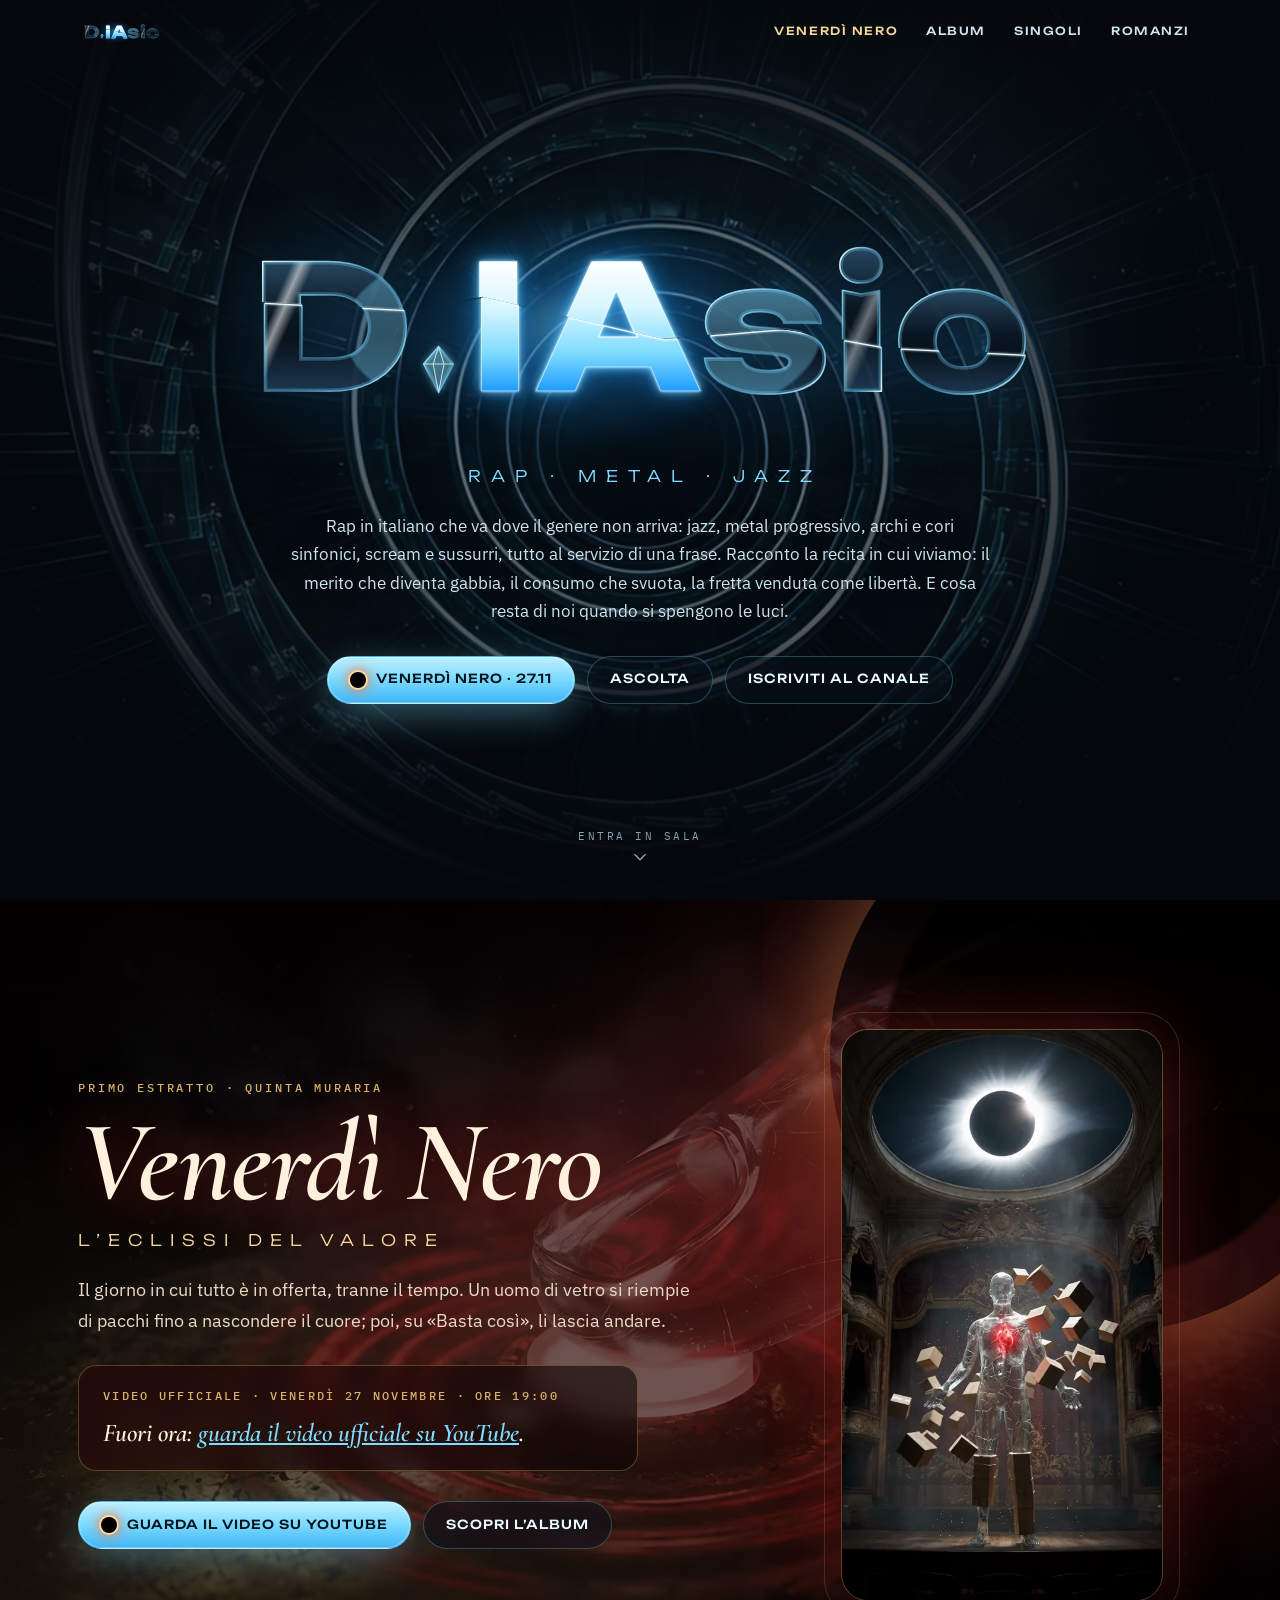
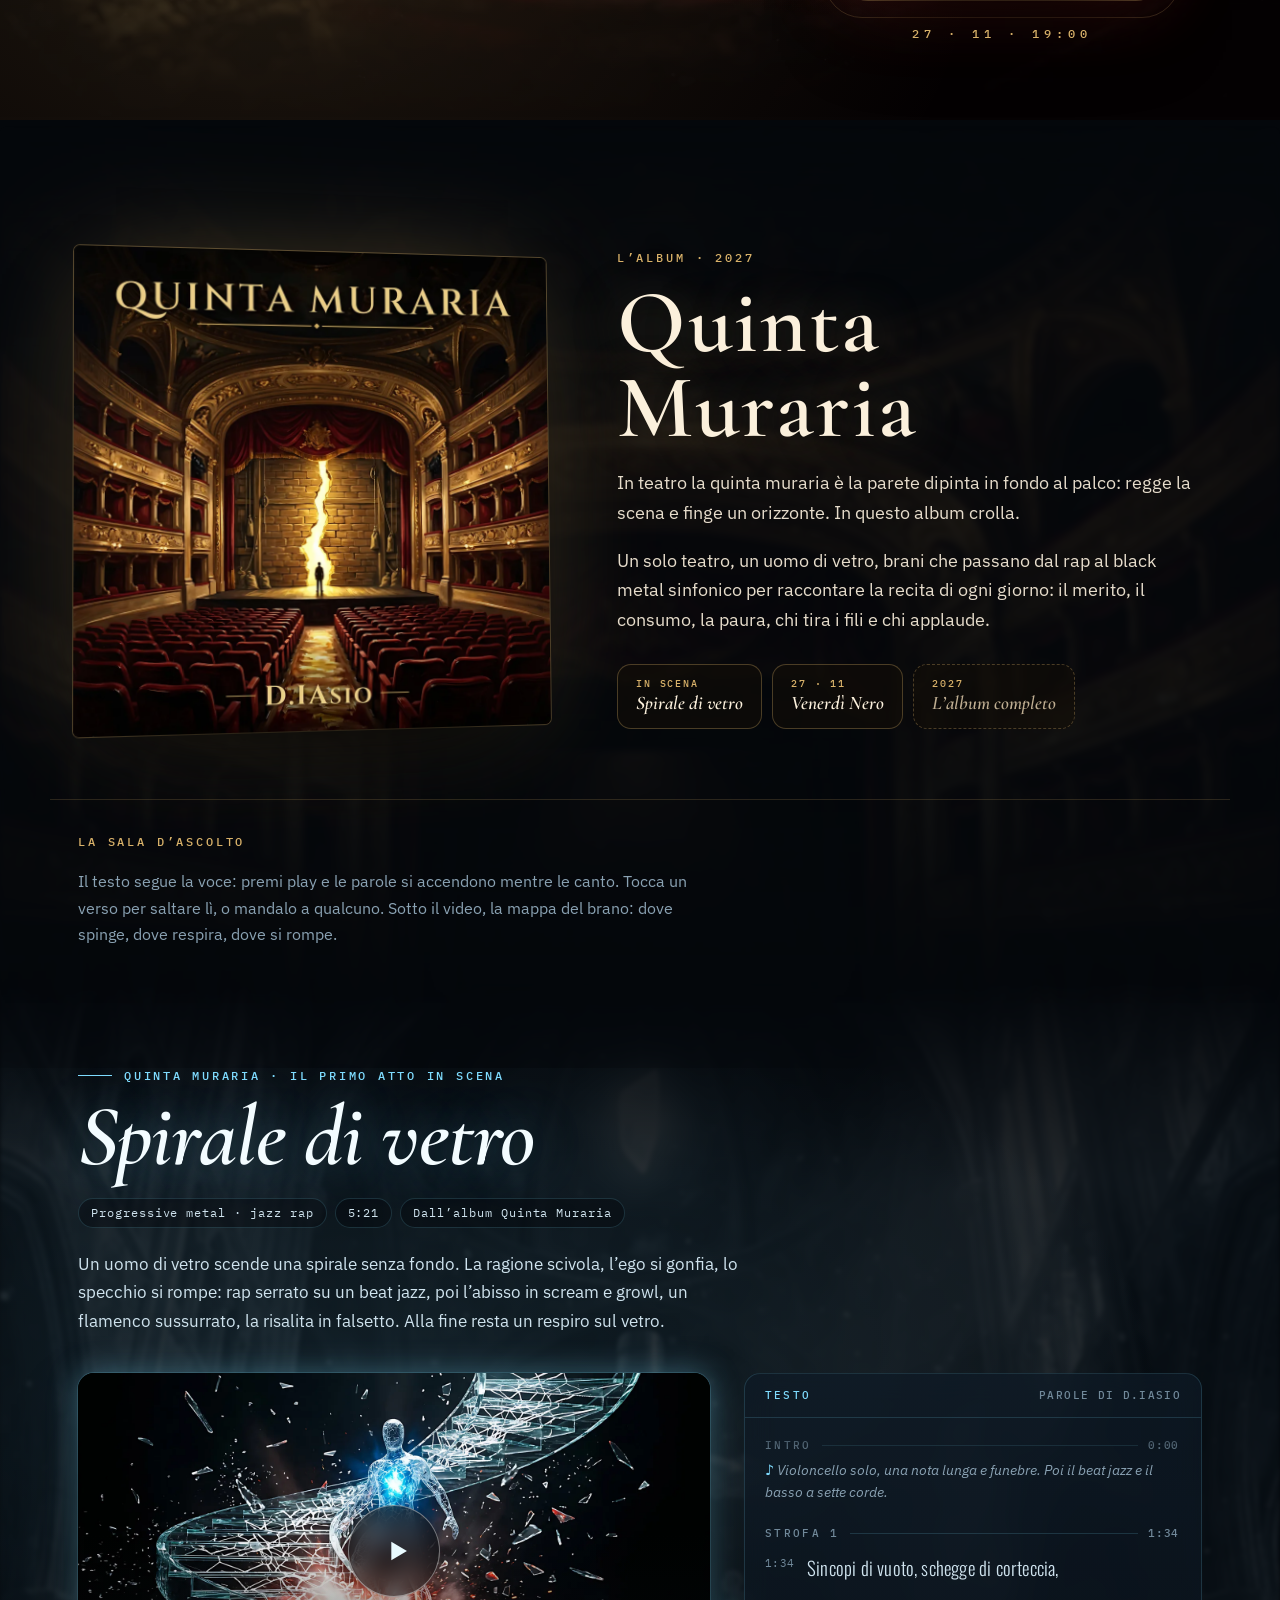
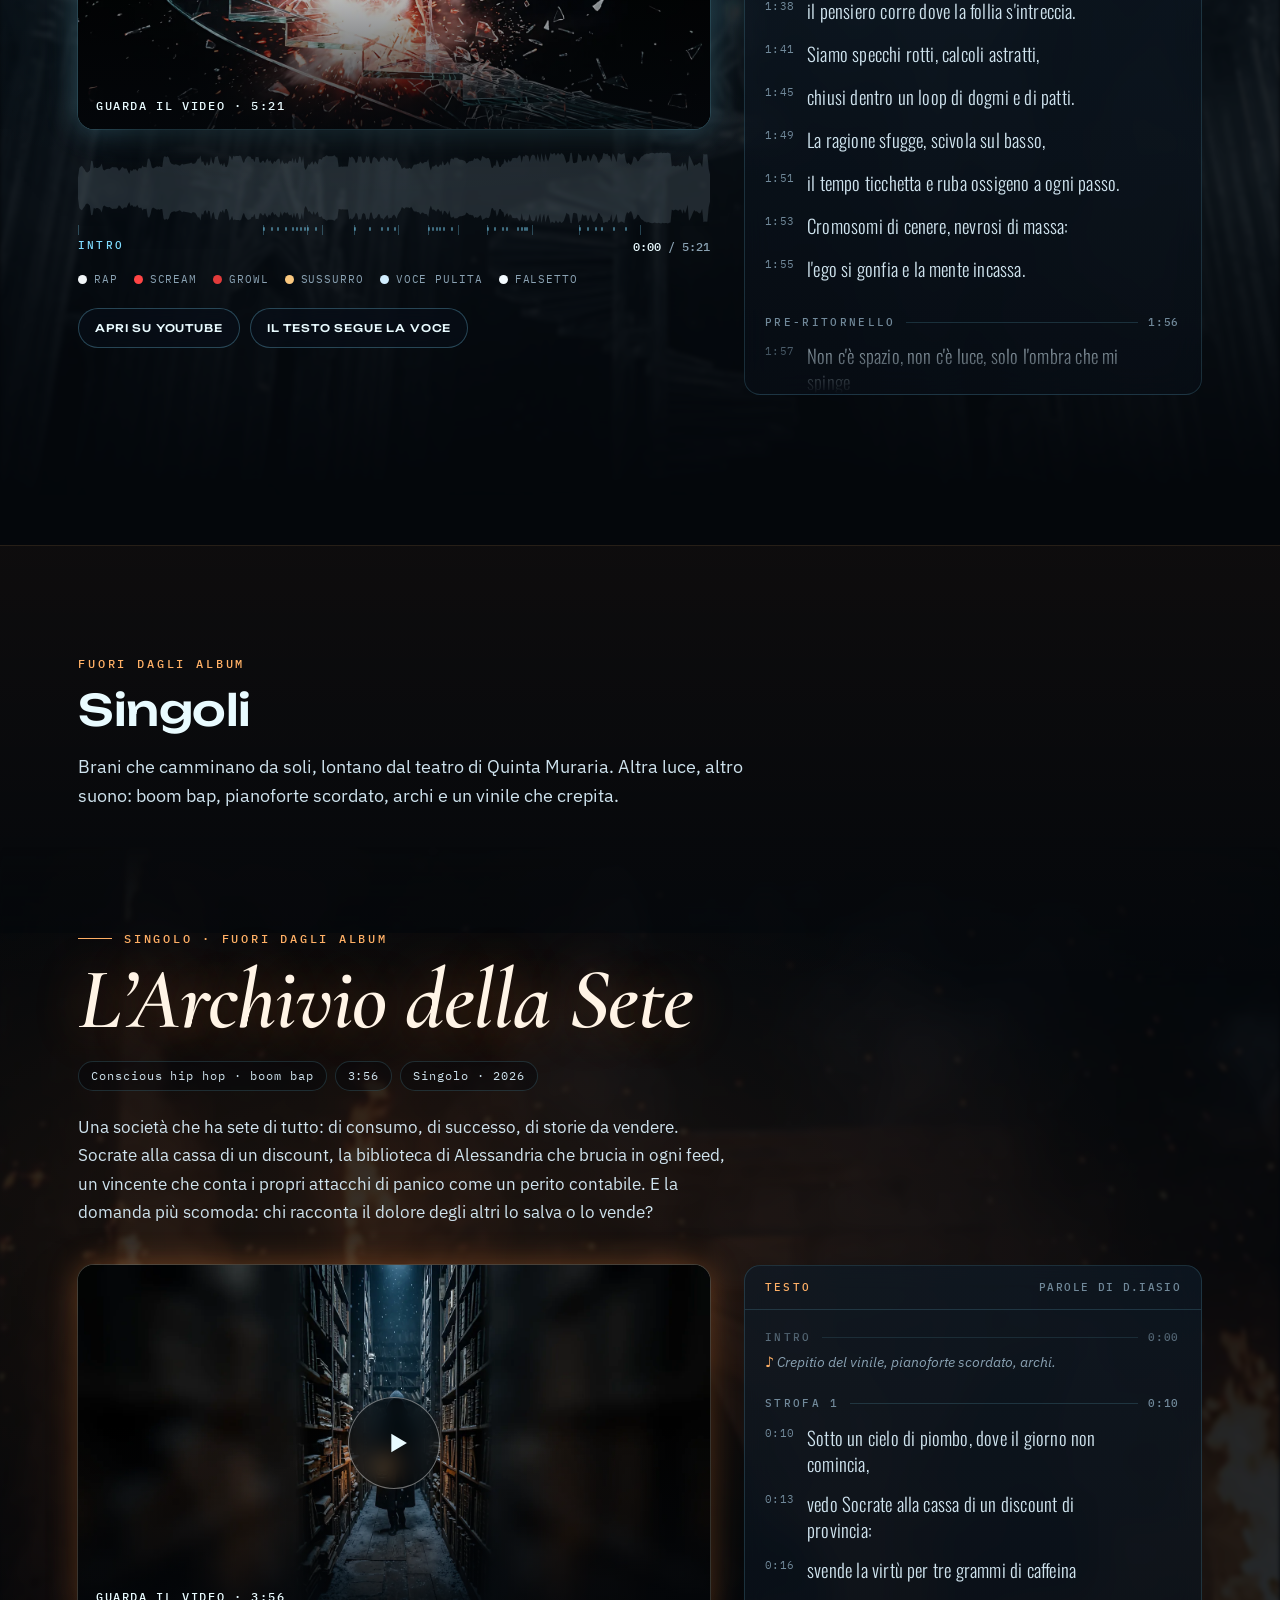
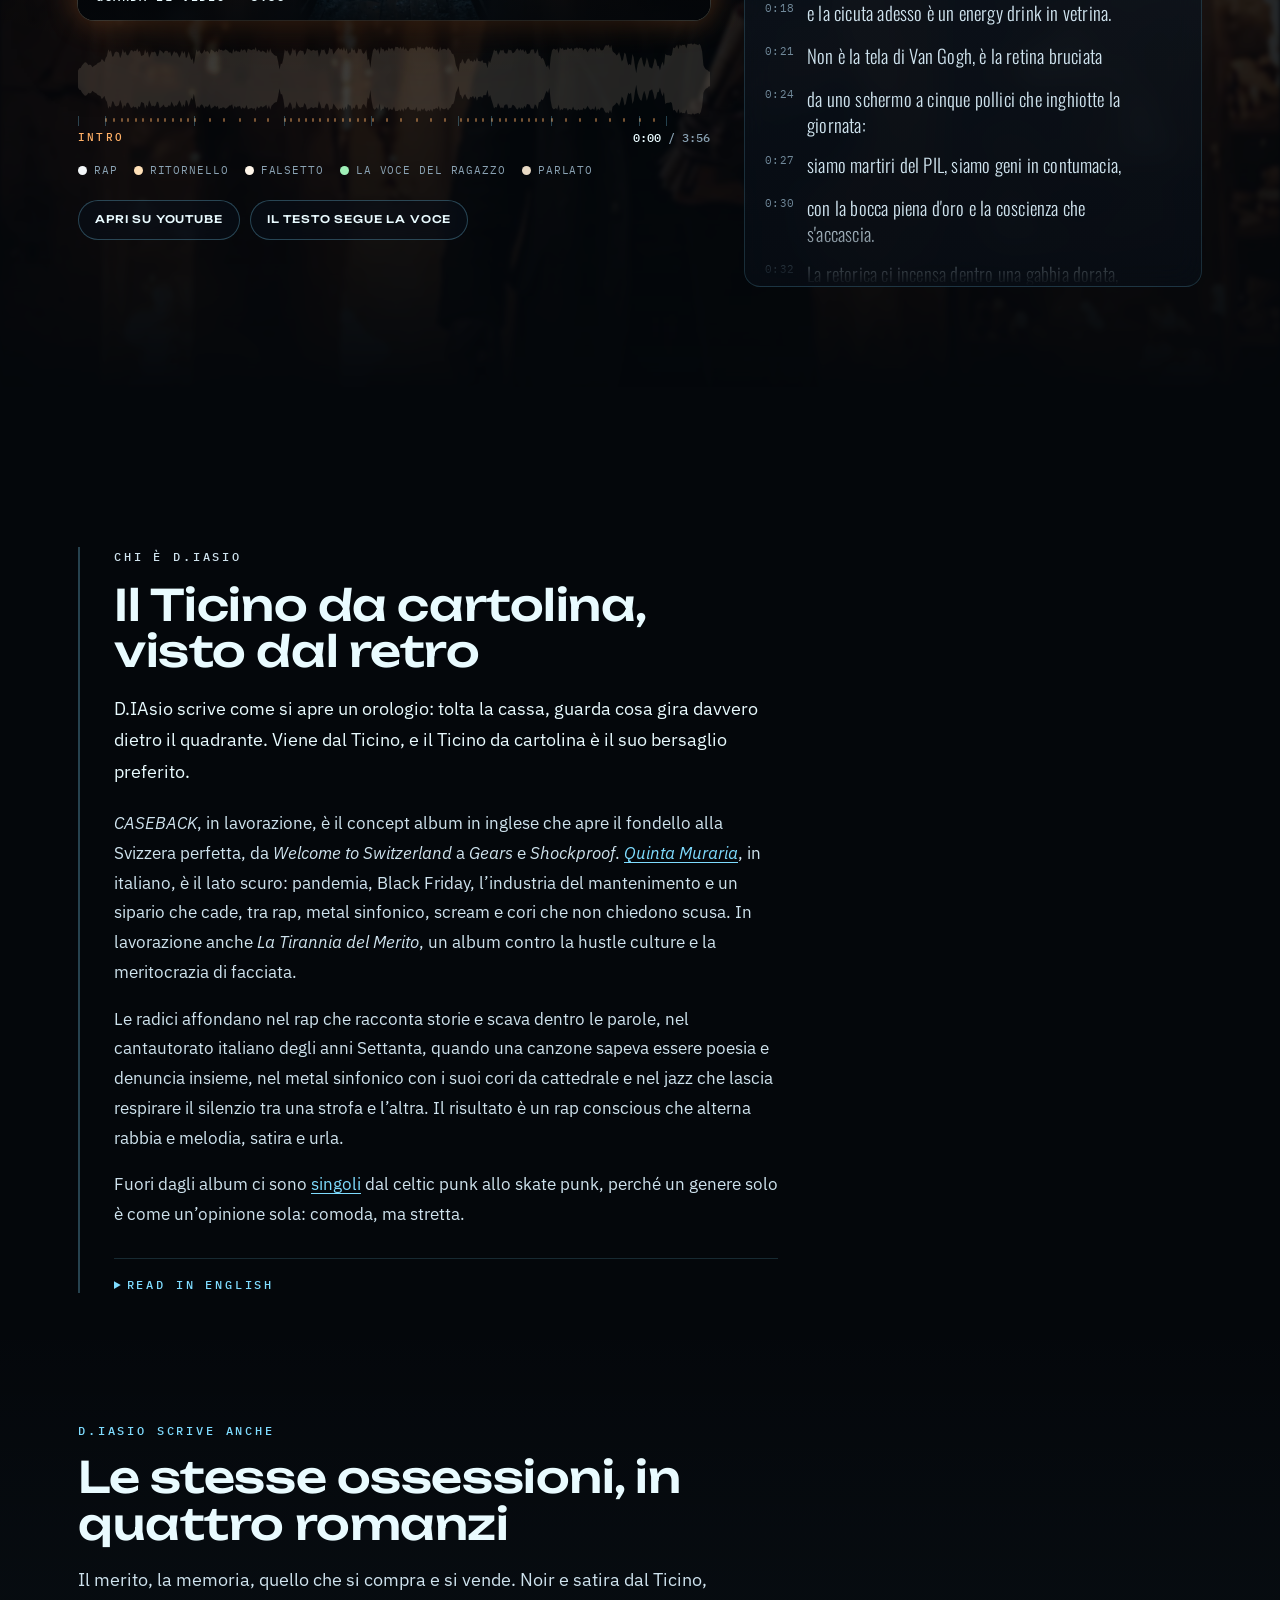
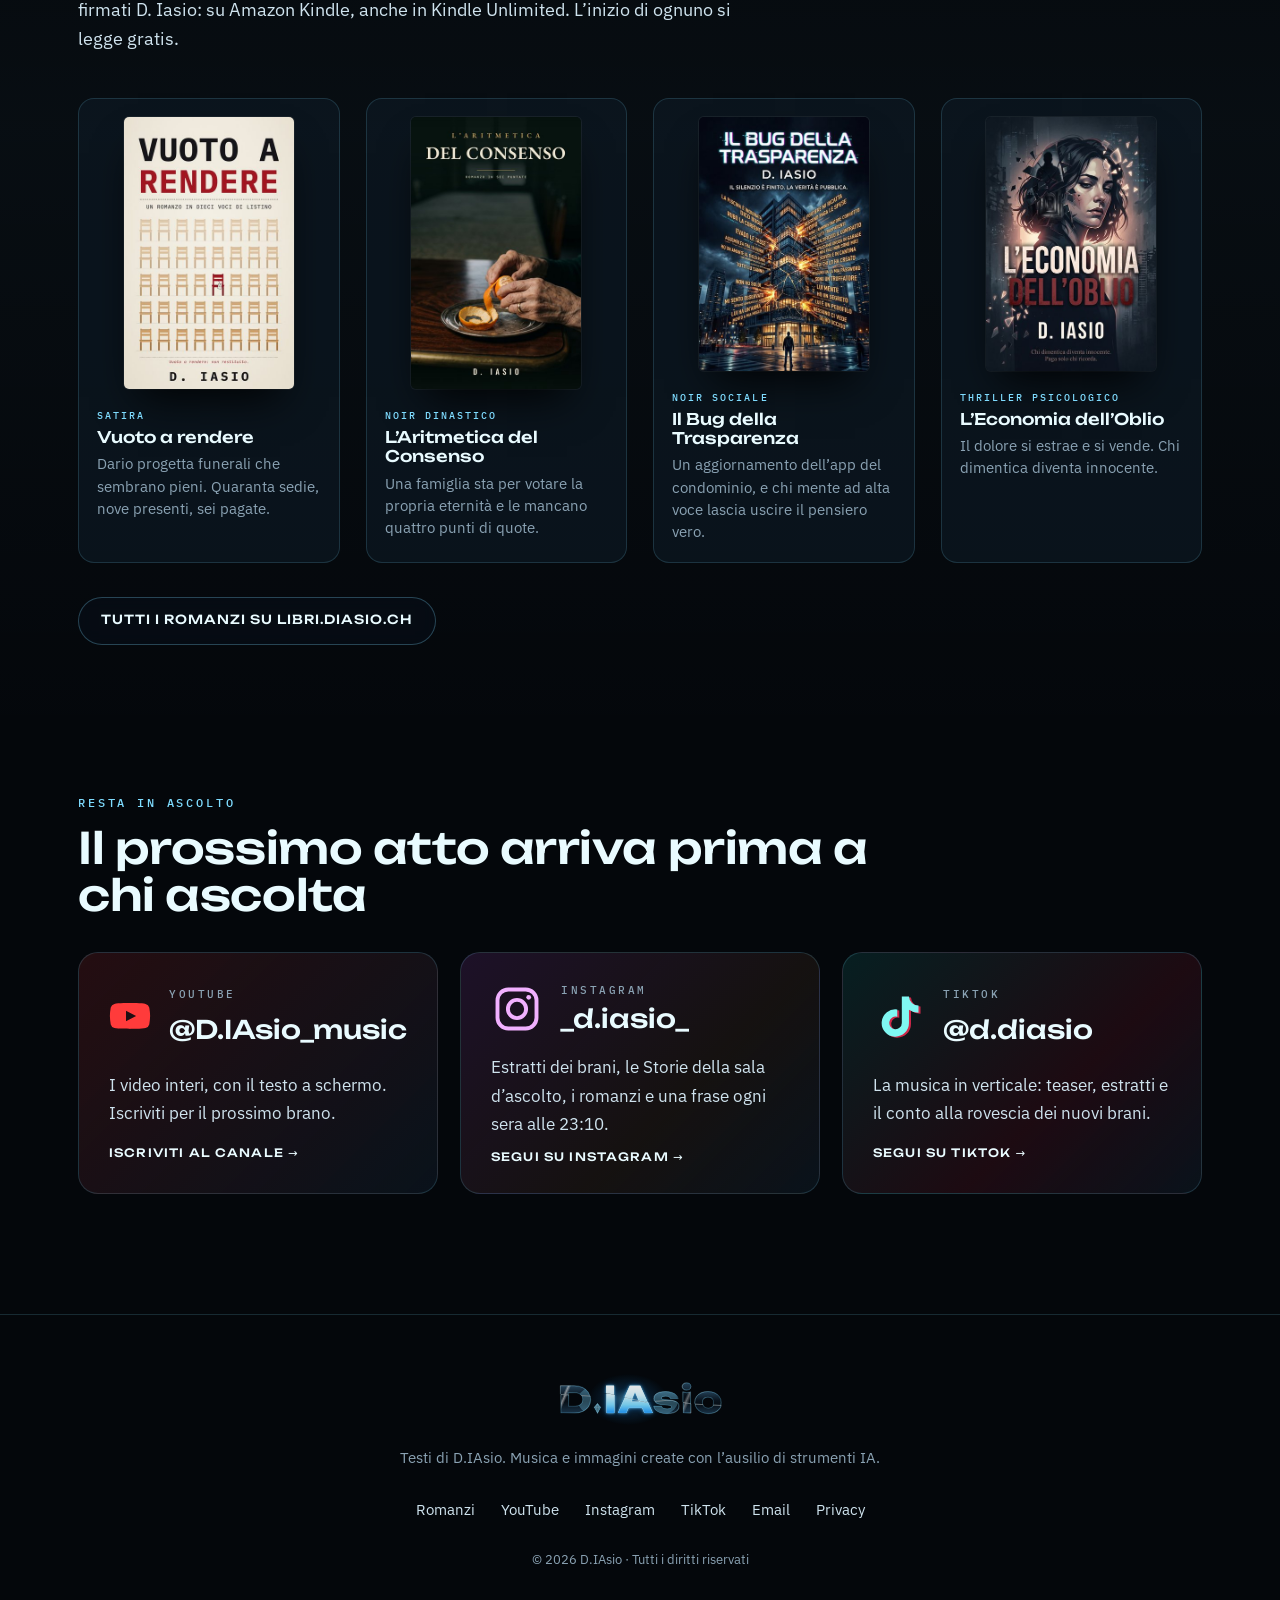
==== commit ec2c18dd: "Bio: influenze come generi e descrizioni, senza nomi; CASEBACK e Tirannia del Merito «in lavorazione" ====
--- a/index.html
+++ b/index.html
@@ -4,7 +4,7 @@
 <meta charset="utf-8">
 <meta name="viewport" content="width=device-width, initial-scale=1, viewport-fit=cover">
 <title>D.IAsio · Quinta Muraria · Venerdì Nero il 27.11</title>
-<meta name="description" content="D.IAsio: rap in italiano tra metal sinfonico, jazz e teatro. Venerdì Nero, primo estratto dell’album Quinta Muraria, il 27 novembre alle 19:00. Ascolta Spirale di vetro e L’Archivio della Sete con il testo che segue la voce.">
+<meta name="description" content="D.IAsio: rap in italiano tra metal sinfonico, influenze jazz e teatro. Venerdì Nero, secondo estratto dell’album Quinta Muraria, il 27 novembre alle 19:00. Ascolta Spirale di vetro e L’Archivio della Sete con il testo che segue la voce.">
 <link rel="canonical" href="https://musica.diasio.ch/">
 <meta http-equiv="Content-Security-Policy" content="default-src 'self'; img-src 'self' data: https://i.ytimg.com https://diasio.goatcounter.com; style-src 'self' 'unsafe-inline'; script-src 'self' https://www.youtube.com https://s.ytimg.com https://gc.zgo.at; frame-src https://www.youtube-nocookie.com https://www.youtube.com; font-src 'self'; connect-src 'self' https://diasio.goatcounter.com; base-uri 'self'; form-action 'self'">
 <meta name="referrer" content="strict-origin-when-cross-origin">
@@ -326,14 +326,14 @@
 <p class="kicker">Chi è D.IAsio</p>
 <h2 id="t-chi">Il Ticino da cartolina, visto dal retro</h2>
 <p class="lead">D.IAsio scrive come si apre un orologio: tolta la cassa, guarda cosa gira davvero dietro il quadrante. Viene dal Ticino, e il Ticino da cartolina è il suo bersaglio preferito.</p>
-<p><em>CASEBACK</em> è il concept album in inglese che apre il fondello alla Svizzera perfetta, da <em>Welcome to Switzerland</em> a <em>Gears</em> e <em>Shockproof</em>. <a href="#quinta-muraria"><em>Quinta Muraria</em></a>, in italiano, è il lato scuro: pandemia, Black Friday, l’industria del mantenimento e un sipario che cade, tra rap, metal sinfonico, scream e cori che non chiedono scusa. In arrivo <em>La Tirannia del Merito</em>, sedici tracce contro la hustle culture e la meritocrazia di facciata.</p>
-<p>Le influenze sono dichiarate: Rancore, NF, Murubutu, Claver Gold, il cantautorato italiano degli anni ’70. Il risultato è un rap conscious che alterna rabbia e melodia, satira e urla.</p>
+<p><em>CASEBACK</em>, in lavorazione, è il concept album in inglese che apre il fondello alla Svizzera perfetta, da <em>Welcome to Switzerland</em> a <em>Gears</em> e <em>Shockproof</em>. <a href="#quinta-muraria"><em>Quinta Muraria</em></a>, in italiano, è il lato scuro: pandemia, Black Friday, l’industria del mantenimento e un sipario che cade, tra rap, metal sinfonico, scream e cori che non chiedono scusa. In lavorazione anche <em>La Tirannia del Merito</em>, un album contro la hustle culture e la meritocrazia di facciata.</p>
+<p>Le radici affondano nel rap che racconta storie e scava dentro le parole, nel cantautorato italiano degli anni Settanta, quando una canzone sapeva essere poesia e denuncia insieme, nel metal sinfonico con i suoi cori da cattedrale e nel jazz che lascia respirare il silenzio tra una strofa e l’altra. Il risultato è un rap conscious che alterna rabbia e melodia, satira e urla.</p>
 <p>Fuori dagli album ci sono <a href="#singoli">singoli</a> dal celtic punk allo skate punk, perché un genere solo è come un’opinione sola: comoda, ma stretta.</p>
 <details class="chi-en" lang="en">
 <summary>Read in English</summary>
 <p>D.IAsio writes the way you open a watch: case off, he looks at what really turns behind the dial. He comes from Ticino, and postcard Switzerland is his favourite target.</p>
-<p><em>CASEBACK</em> is the English-language concept album that unscrews the back of the perfect Swiss picture, from <em>Welcome to Switzerland</em> to <em>Gears</em> and <em>Shockproof</em>. <em>Quinta Muraria</em>, in Italian, is the dark side: the pandemic, Black Friday, the maintenance industry and a curtain coming down, through rap, symphonic metal, screams and choirs that don’t apologise. Coming next: <em>La Tirannia del Merito</em> (“The Tyranny of Merit”), sixteen tracks against hustle culture and fake meritocracy.</p>
-<p>Influences on the record: Rancore, NF, Murubutu, Claver Gold and 1970s Italian songwriters. The result is conscious rap that swings between rage and melody, satire and screams.</p>
+<p><em>CASEBACK</em>, in the works, is the English-language concept album that unscrews the back of the perfect Swiss picture, from <em>Welcome to Switzerland</em> to <em>Gears</em> and <em>Shockproof</em>. <em>Quinta Muraria</em>, in Italian, is the dark side: the pandemic, Black Friday, the maintenance industry and a curtain coming down, through rap, symphonic metal, screams and choirs that don’t apologise. Also in the works: <em>La Tirannia del Merito</em> (“The Tyranny of Merit”), an album against hustle culture and fake meritocracy.</p>
+<p>The roots run through storytelling rap that digs into every word, 1970s Italian songwriting, when a song could be poetry and protest at once, symphonic metal with its cathedral choirs, and jazz that lets silence breathe between the verses. The result is conscious rap that swings between rage and melody, satire and screams.</p>
 <p>Outside the albums there are singles from celtic punk to skate punk, because one genre is like one opinion: comfortable, but tight.</p>
 </details>
 </div>
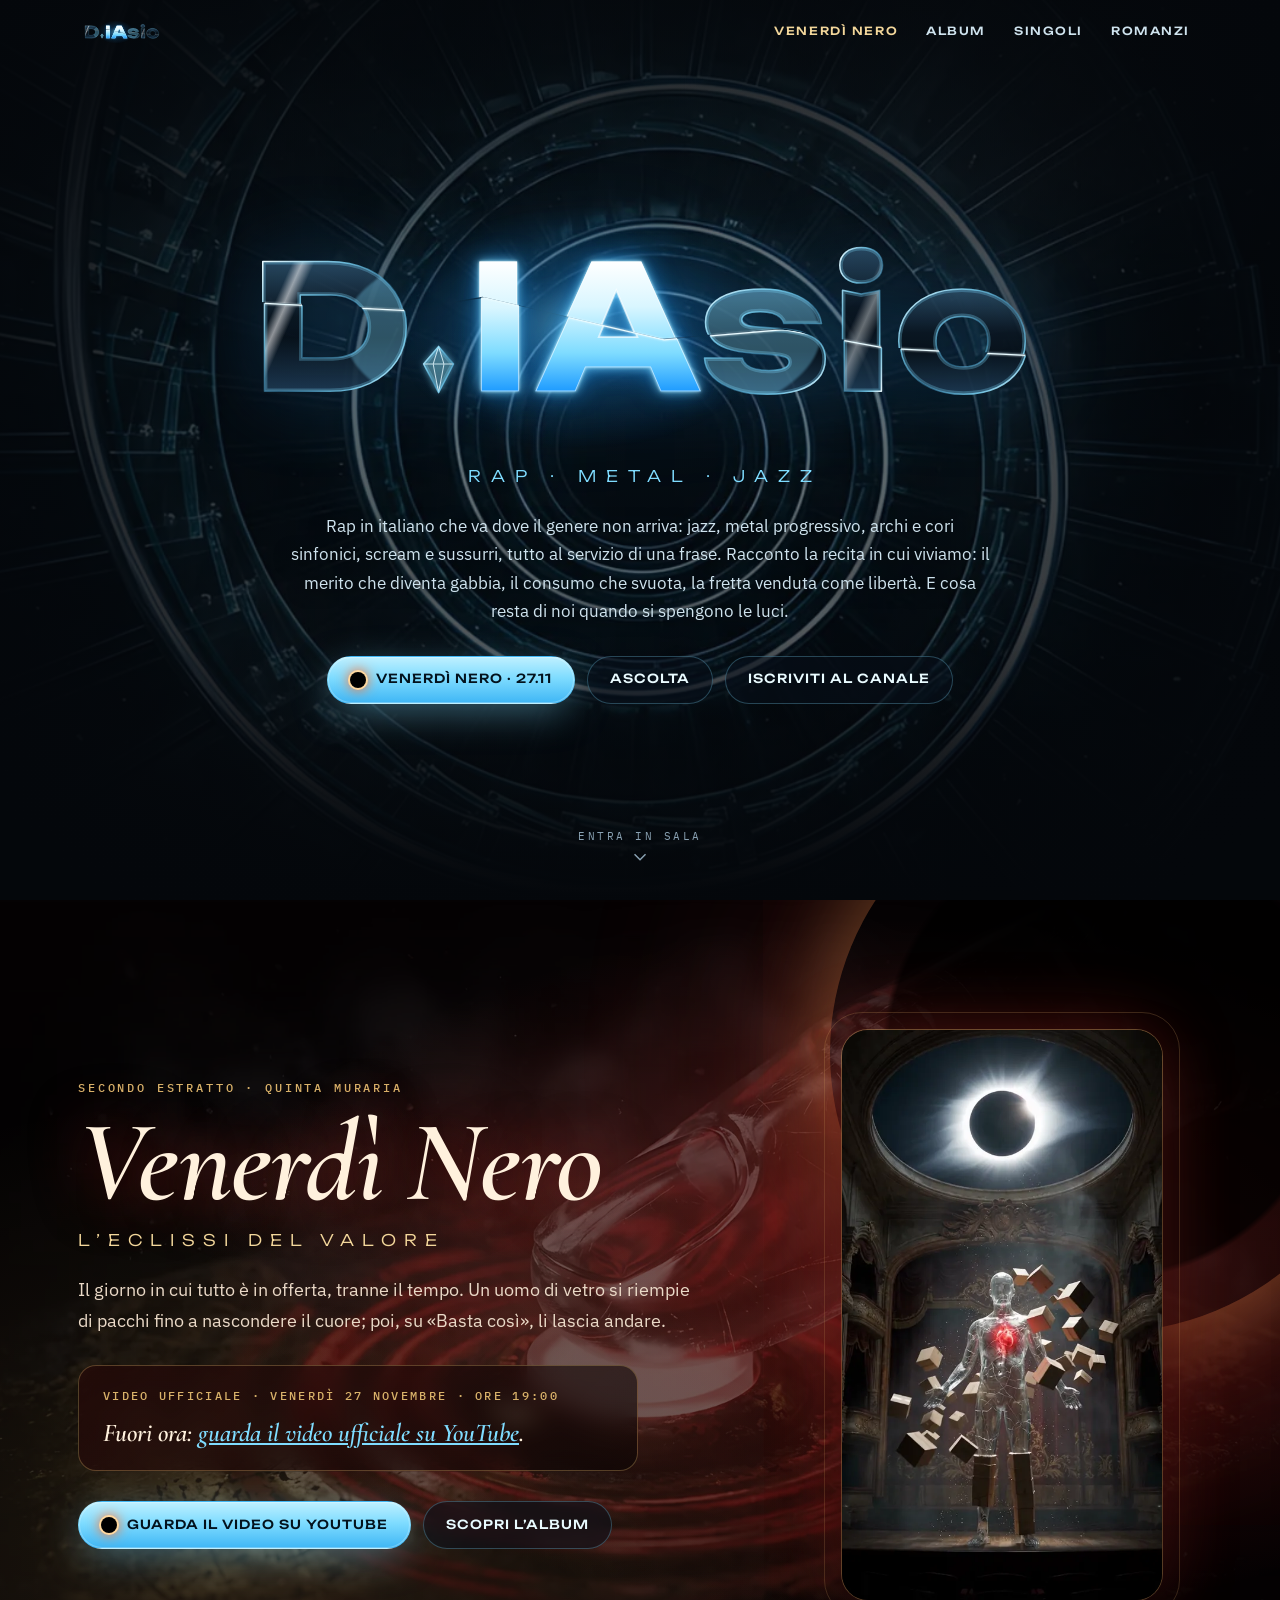
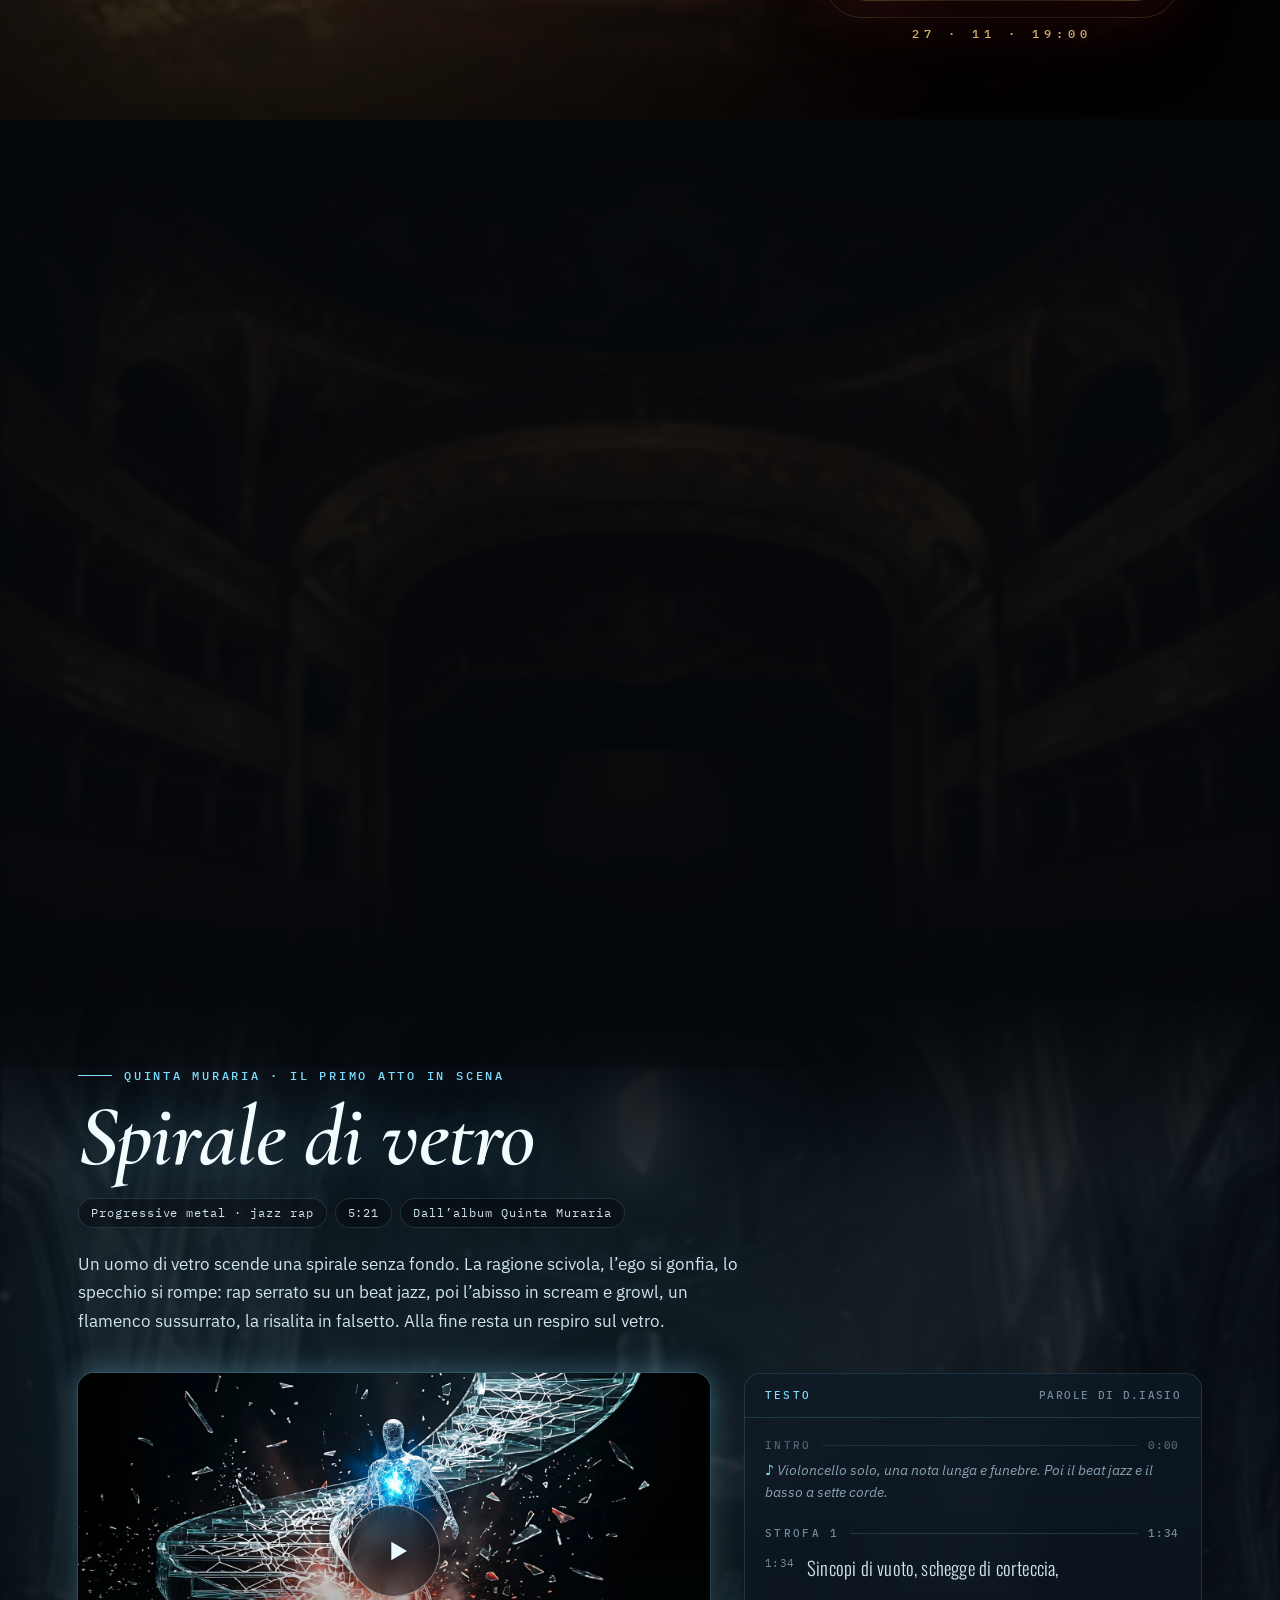
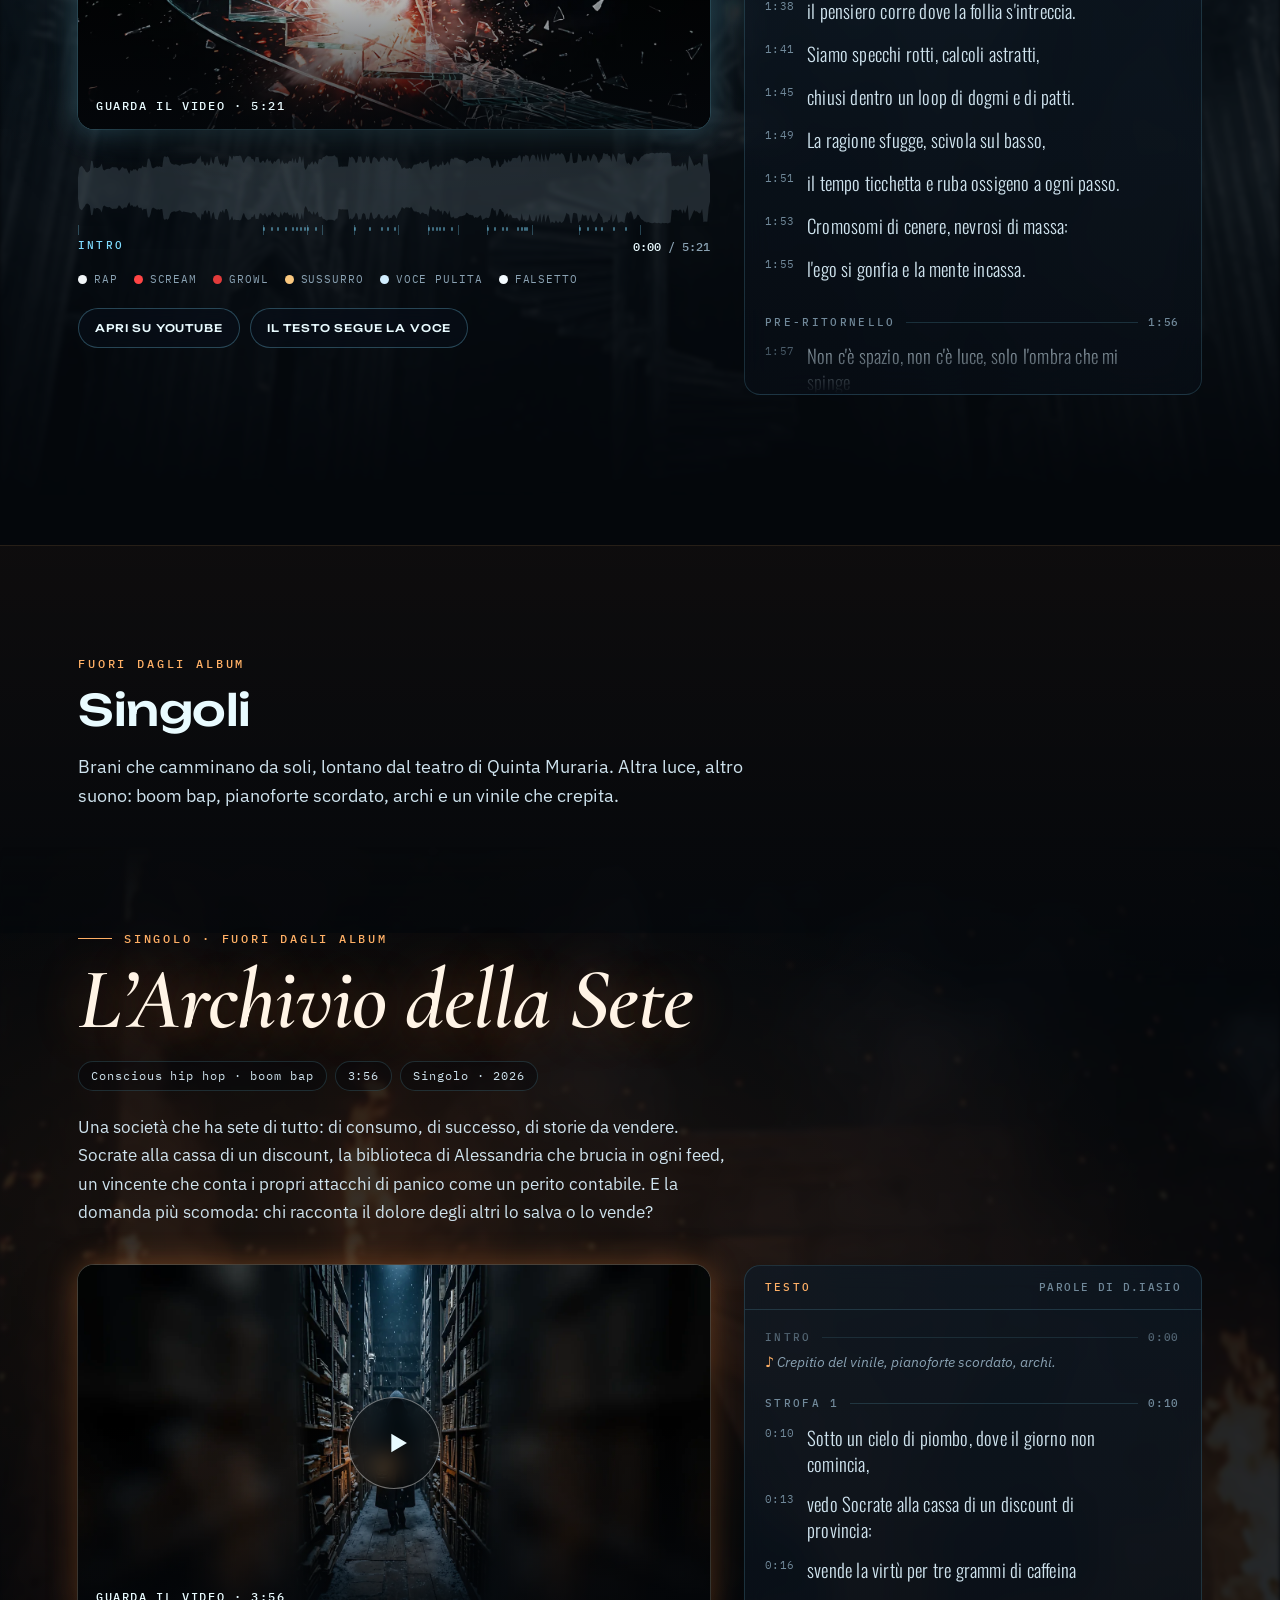
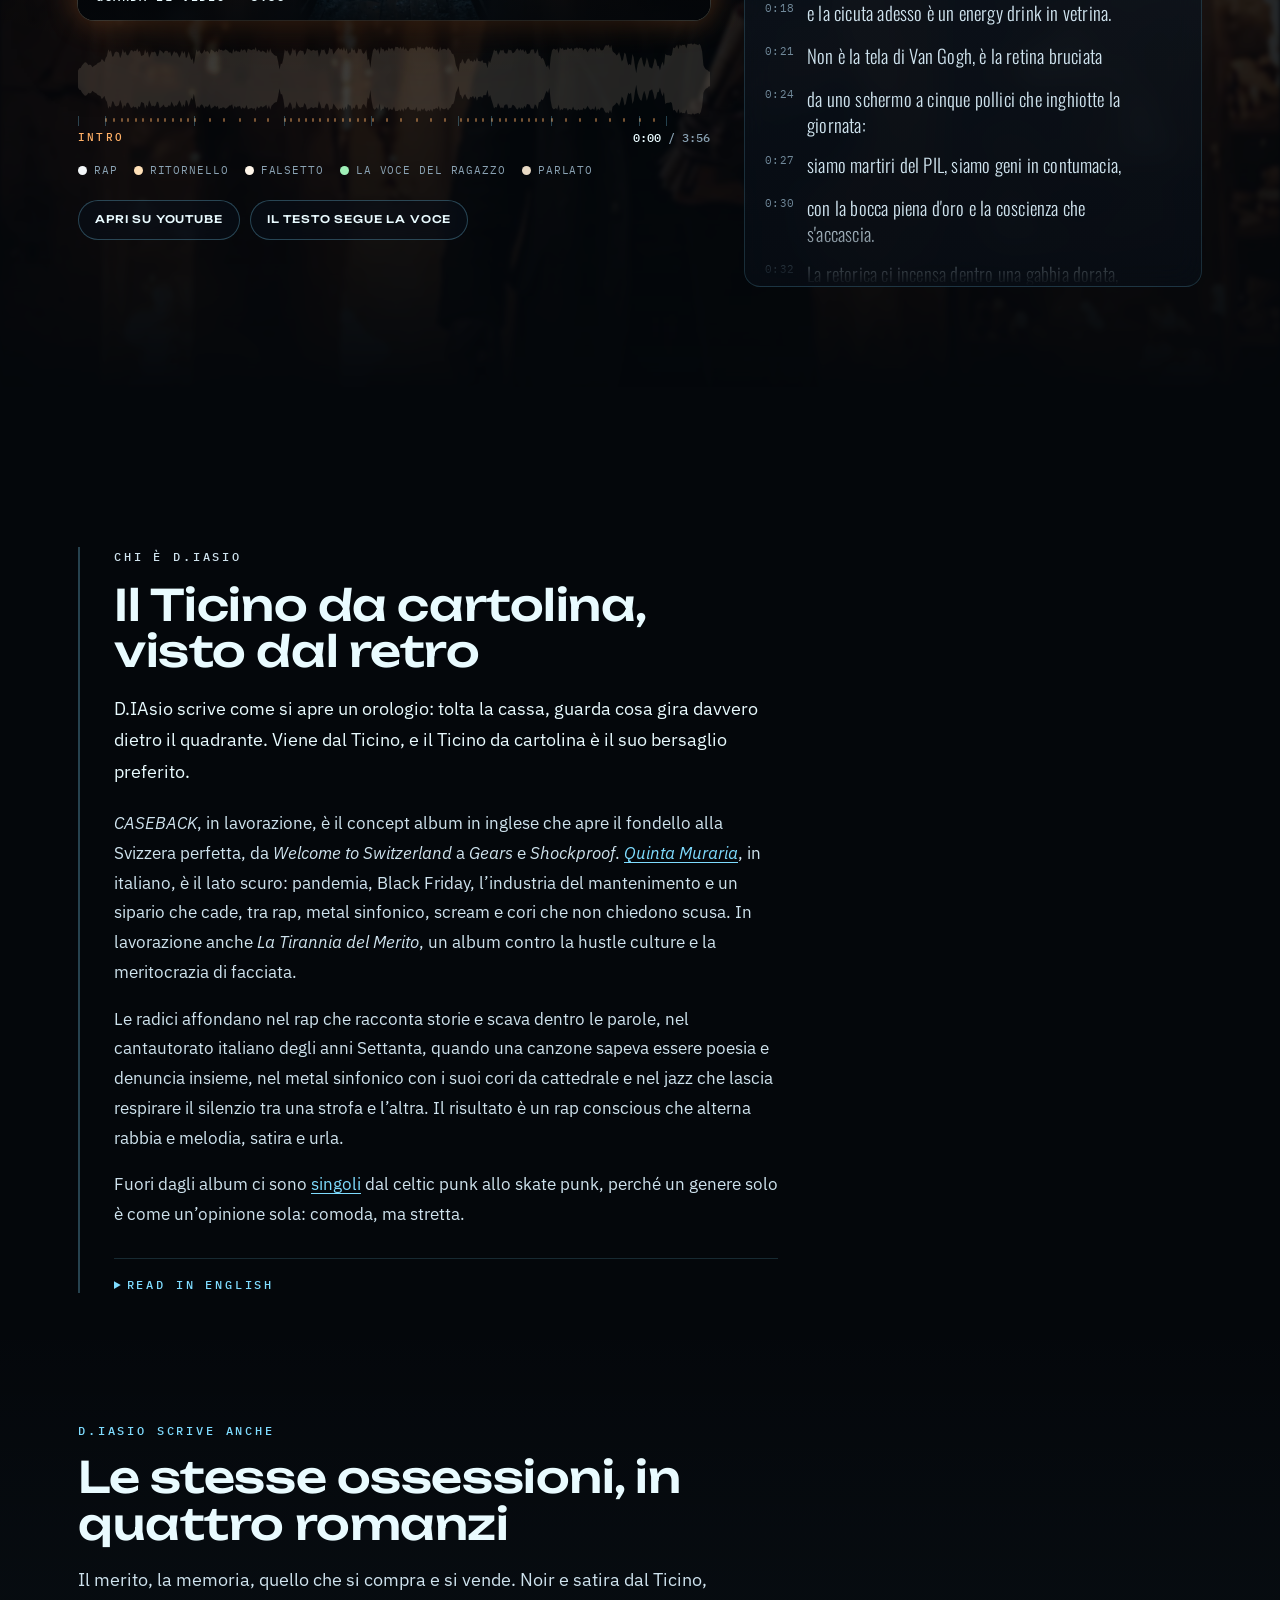
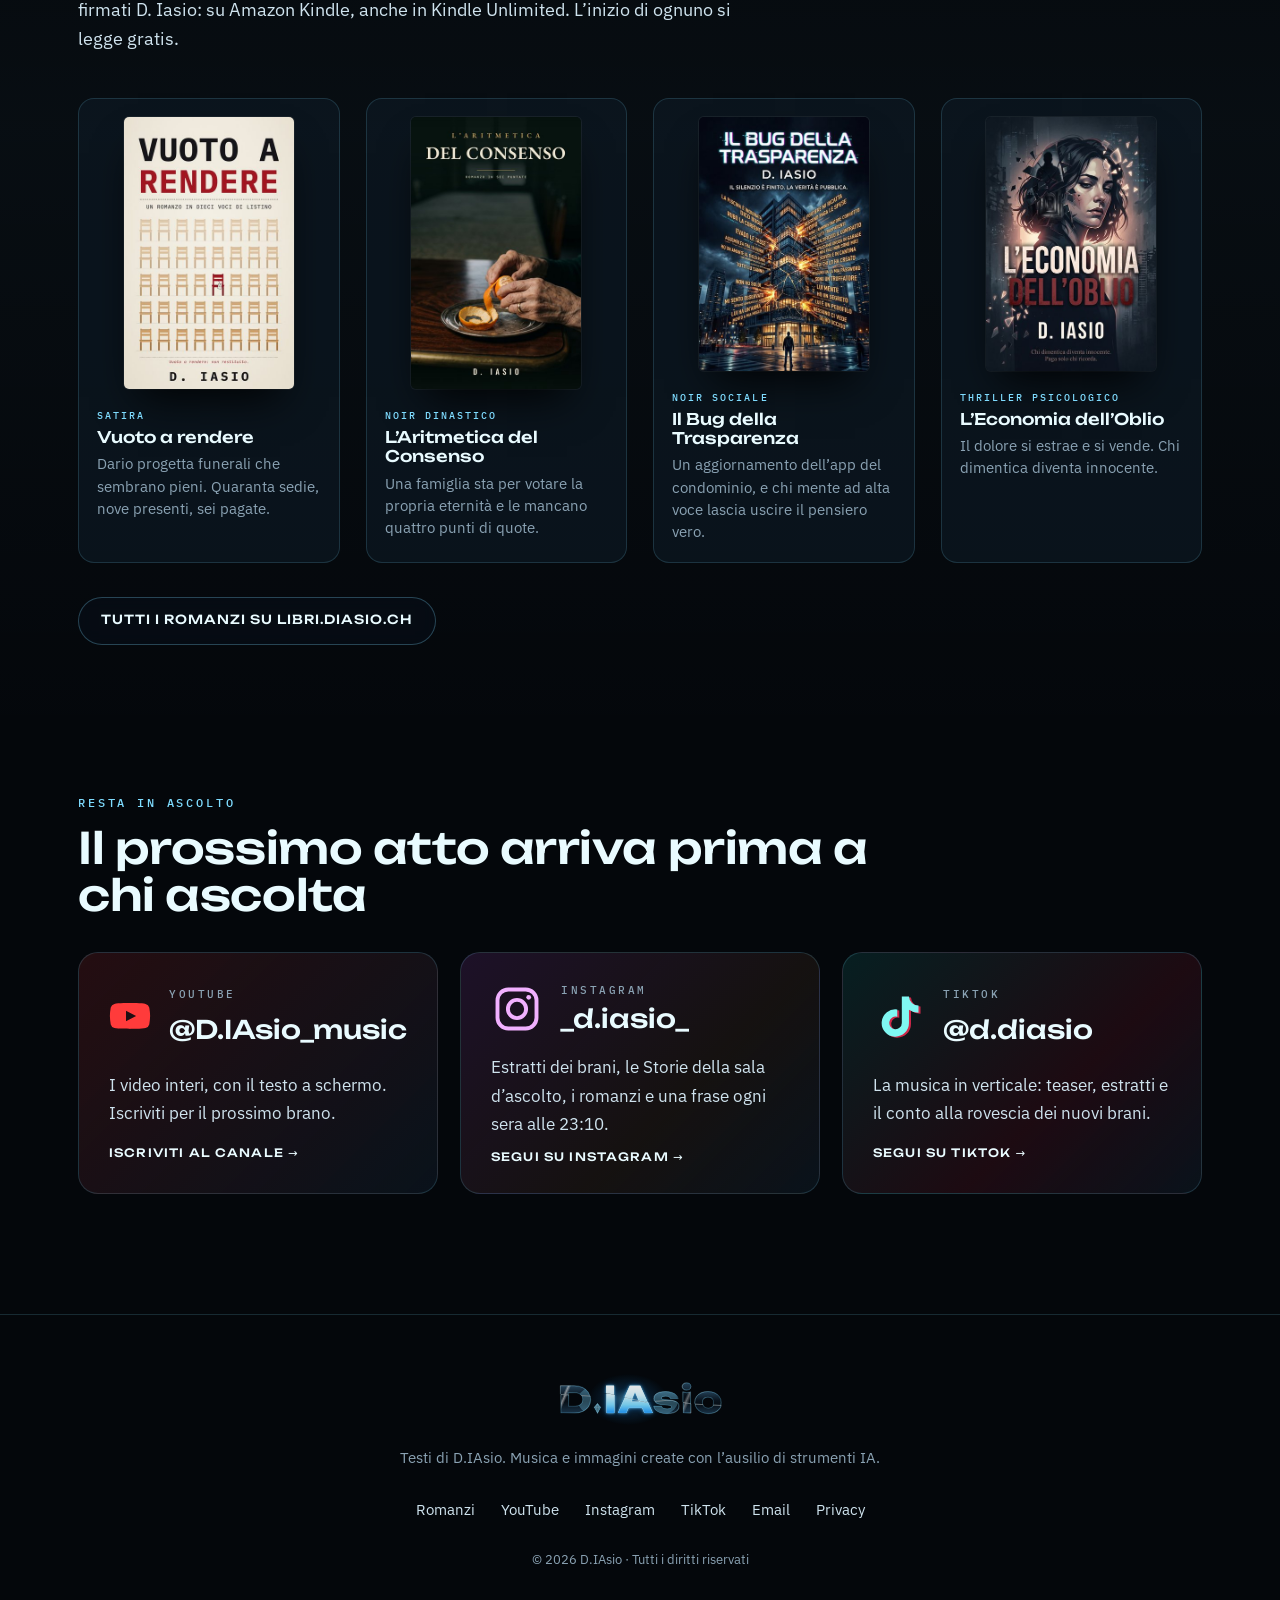
==== commit 3e794998: "Venerdì Nero: secondo estratto di Quinta Muraria (dopo Spirale di vetro) Co-Authored-By: Claude Opus" ====
--- a/index.html
+++ b/index.html
@@ -14,7 +14,7 @@
 <meta property="og:locale" content="it_CH">
 <meta property="og:site_name" content="D.IAsio">
 <meta property="og:title" content="D.IAsio · Venerdì Nero, 27.11 alle 19:00">
-<meta property="og:description" content="Il giorno in cui tutto è in offerta, tranne il tempo. Il primo estratto dell’album Quinta Muraria.">
+<meta property="og:description" content="Il giorno in cui tutto è in offerta, tranne il tempo. Il secondo estratto dell’album Quinta Muraria.">
 <meta property="og:url" content="https://musica.diasio.ch/">
 <meta property="og:image" content="https://musica.diasio.ch/img/og.jpg">
 <meta property="og:image:width" content="1200">
@@ -66,7 +66,7 @@
 <div class="promo-eclissi" aria-hidden="true"></div>
 <div class="wrap promo-in">
 <div class="promo-testo rv">
-<p class="kicker">Primo estratto · Quinta Muraria</p>
+<p class="kicker">Secondo estratto · Quinta Muraria</p>
 <h2 id="t-vn" class="promo-titolo">Venerdì Nero</h2>
 <p class="promo-sotto">L’eclissi del valore</p>
 <p class="promo-lead">Il giorno in cui tutto è in offerta, tranne il tempo. Un uomo di vetro si riempie di pacchi fino a nascondere il cuore; poi, su «Basta così», li lascia andare.</p>
